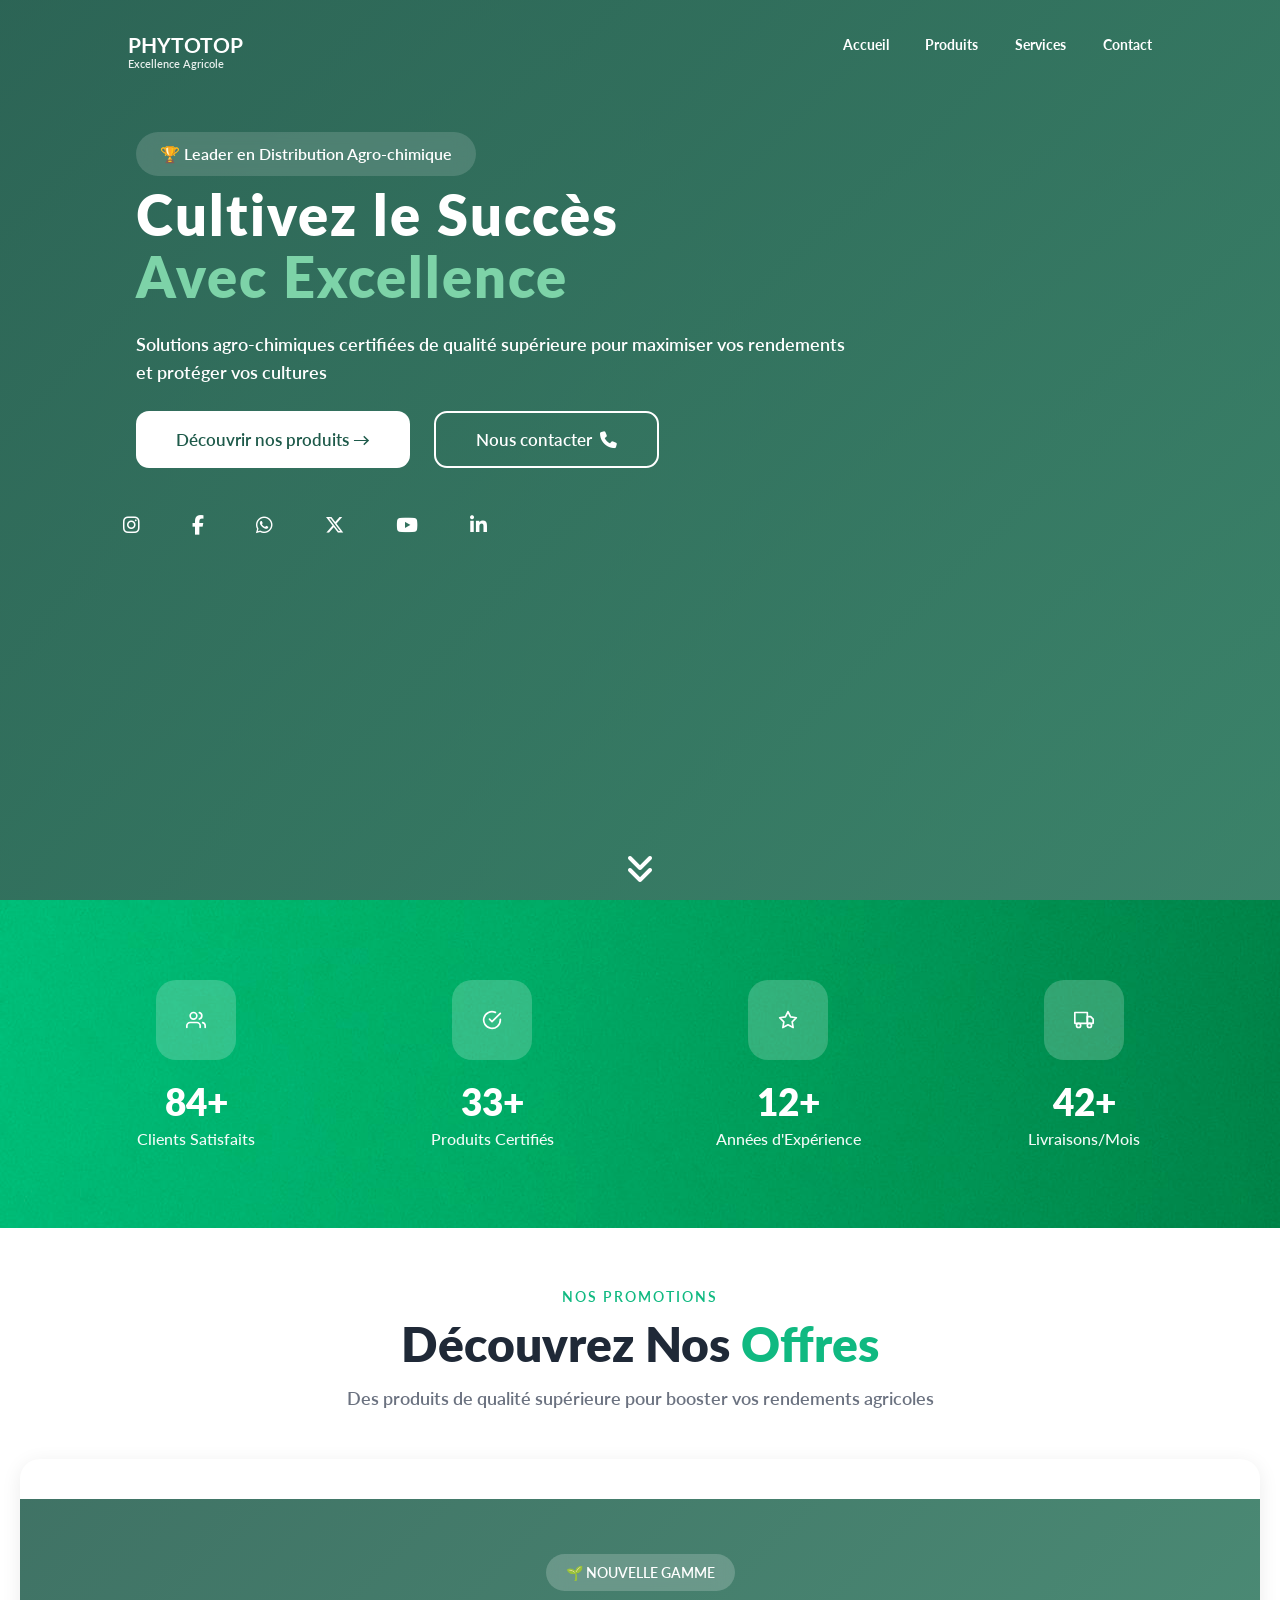
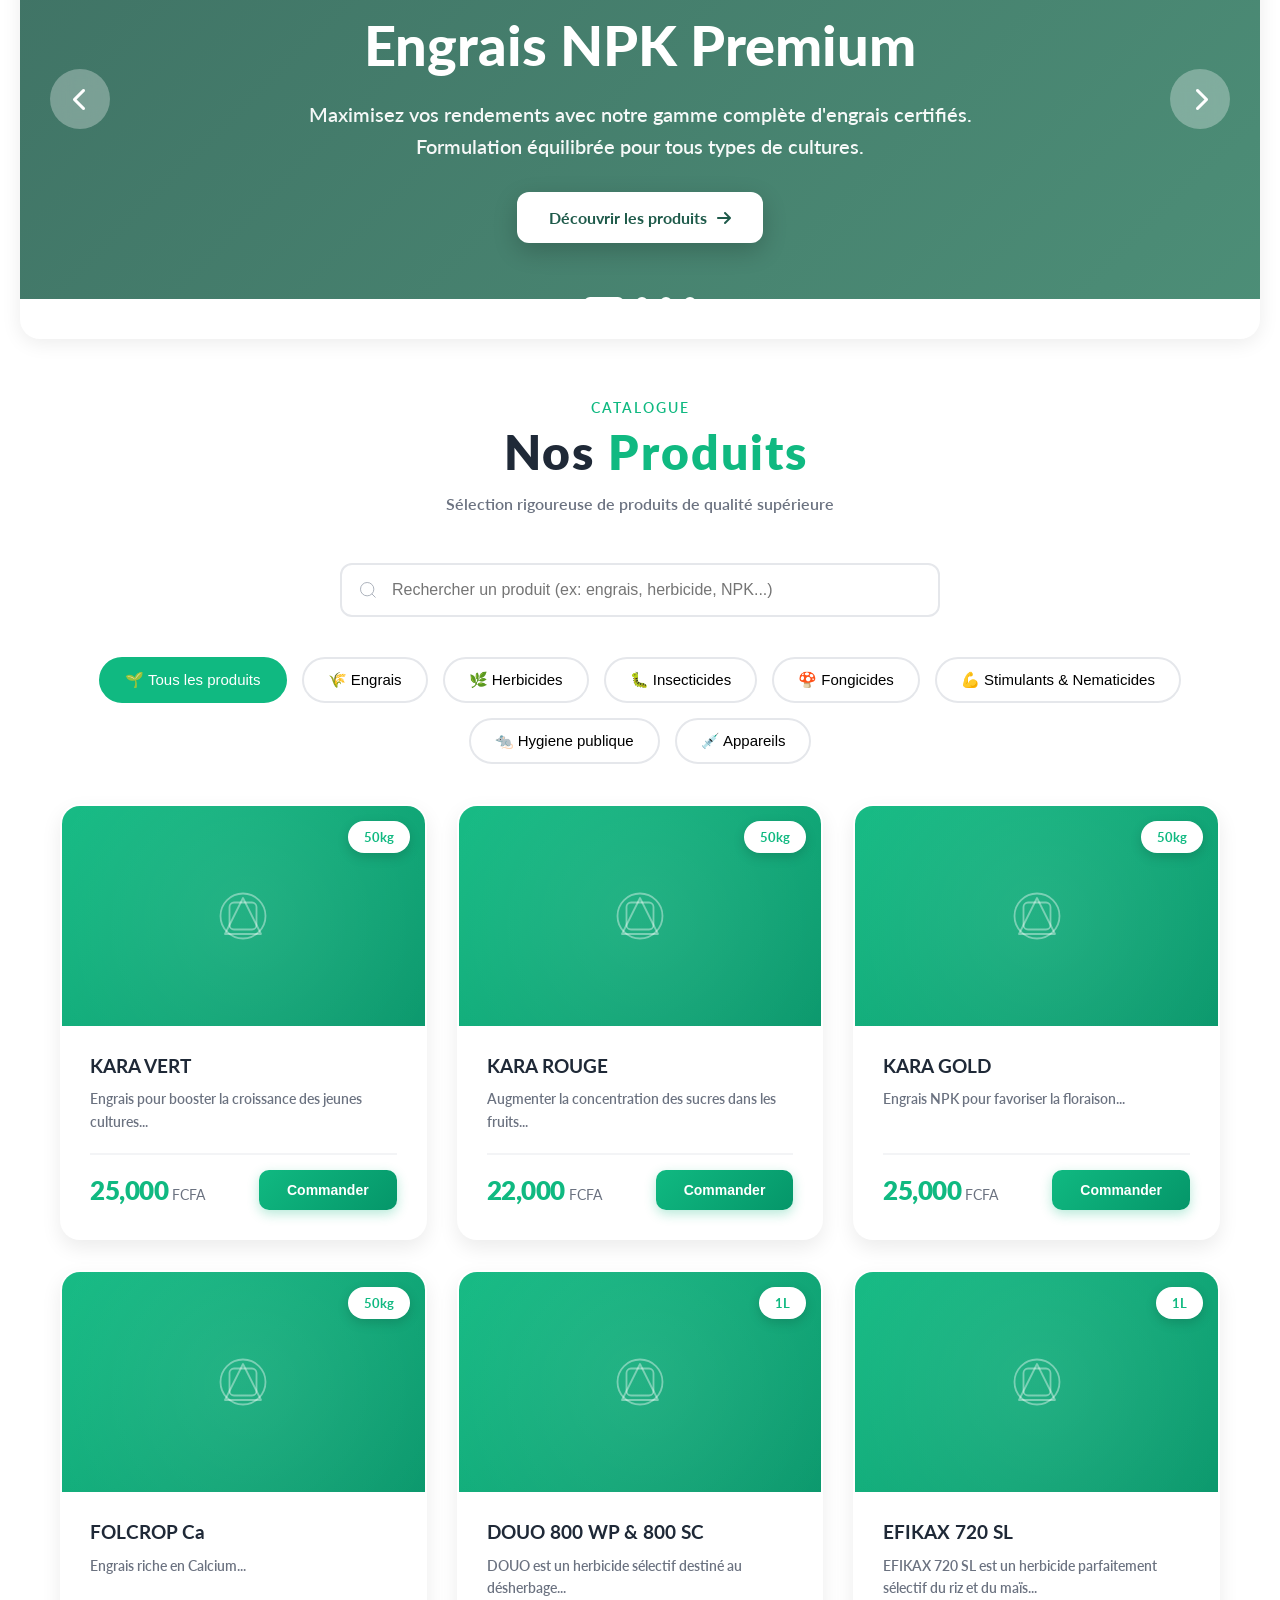
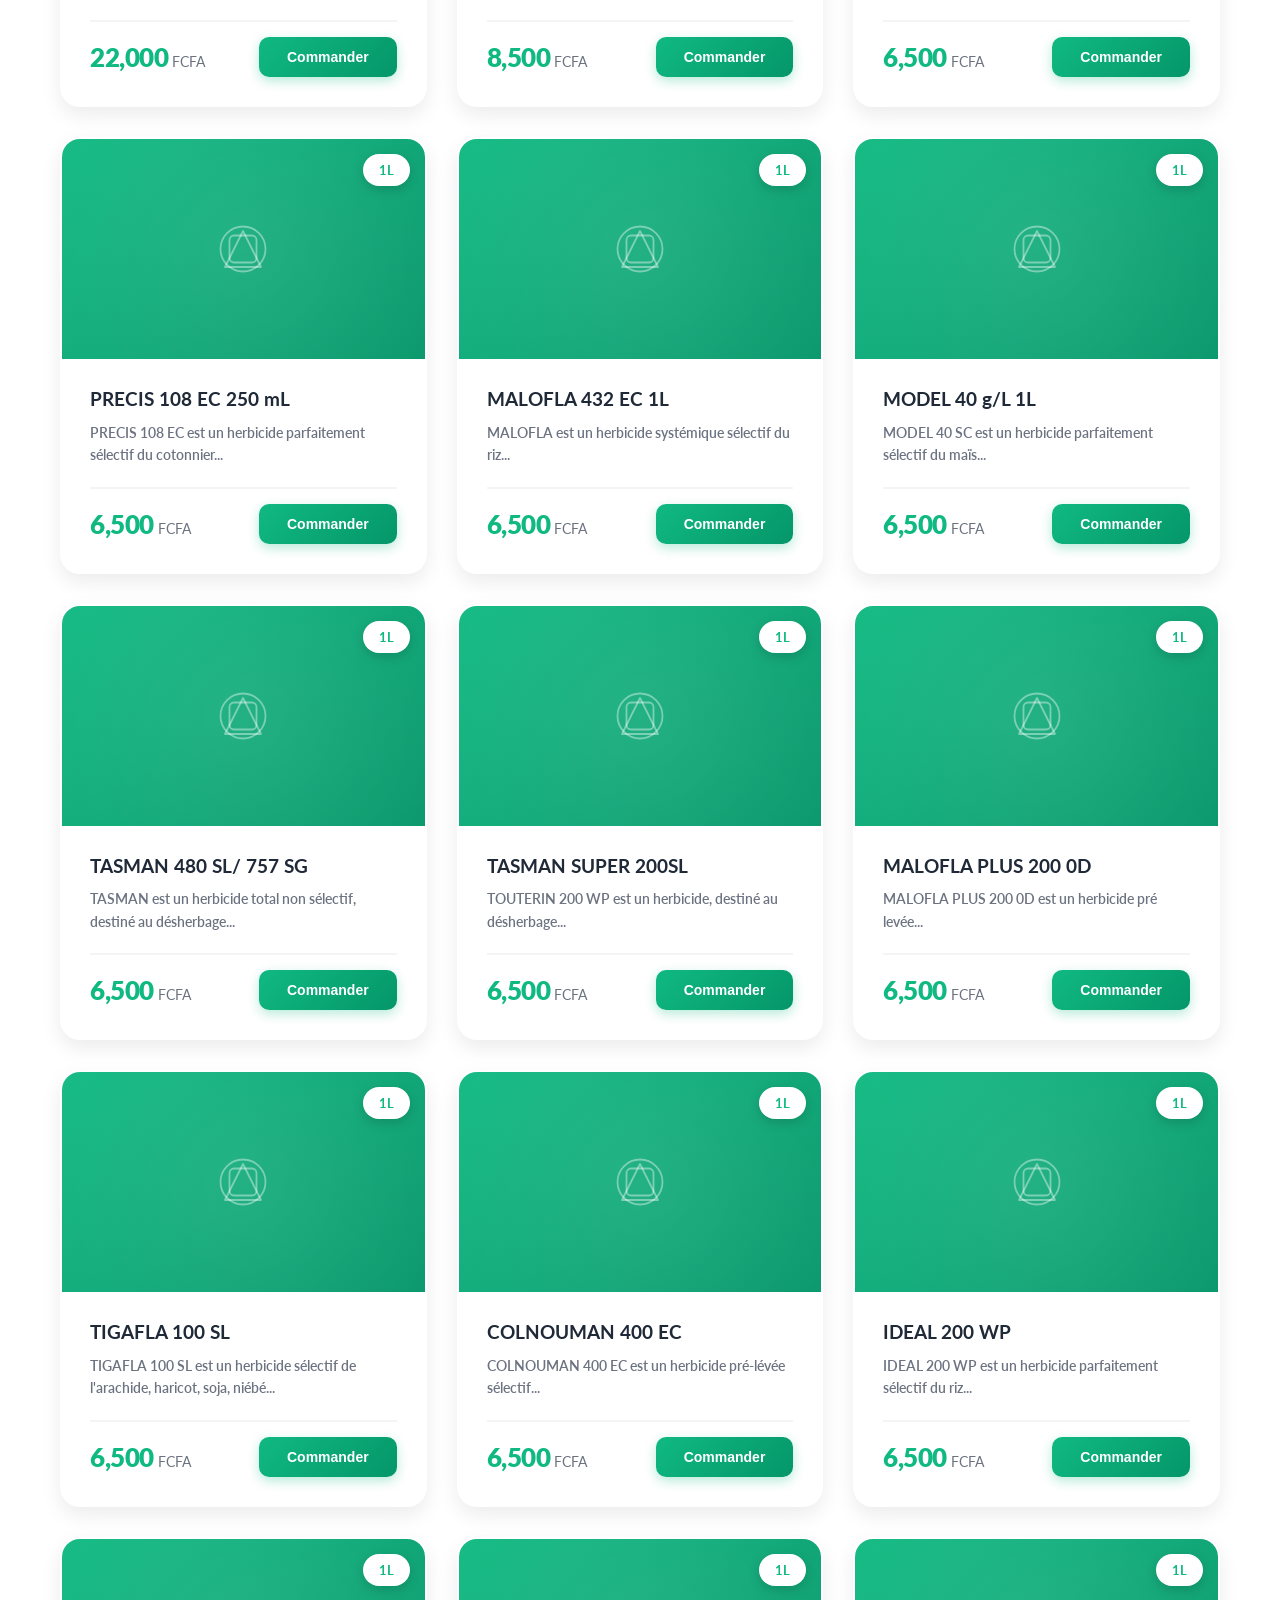
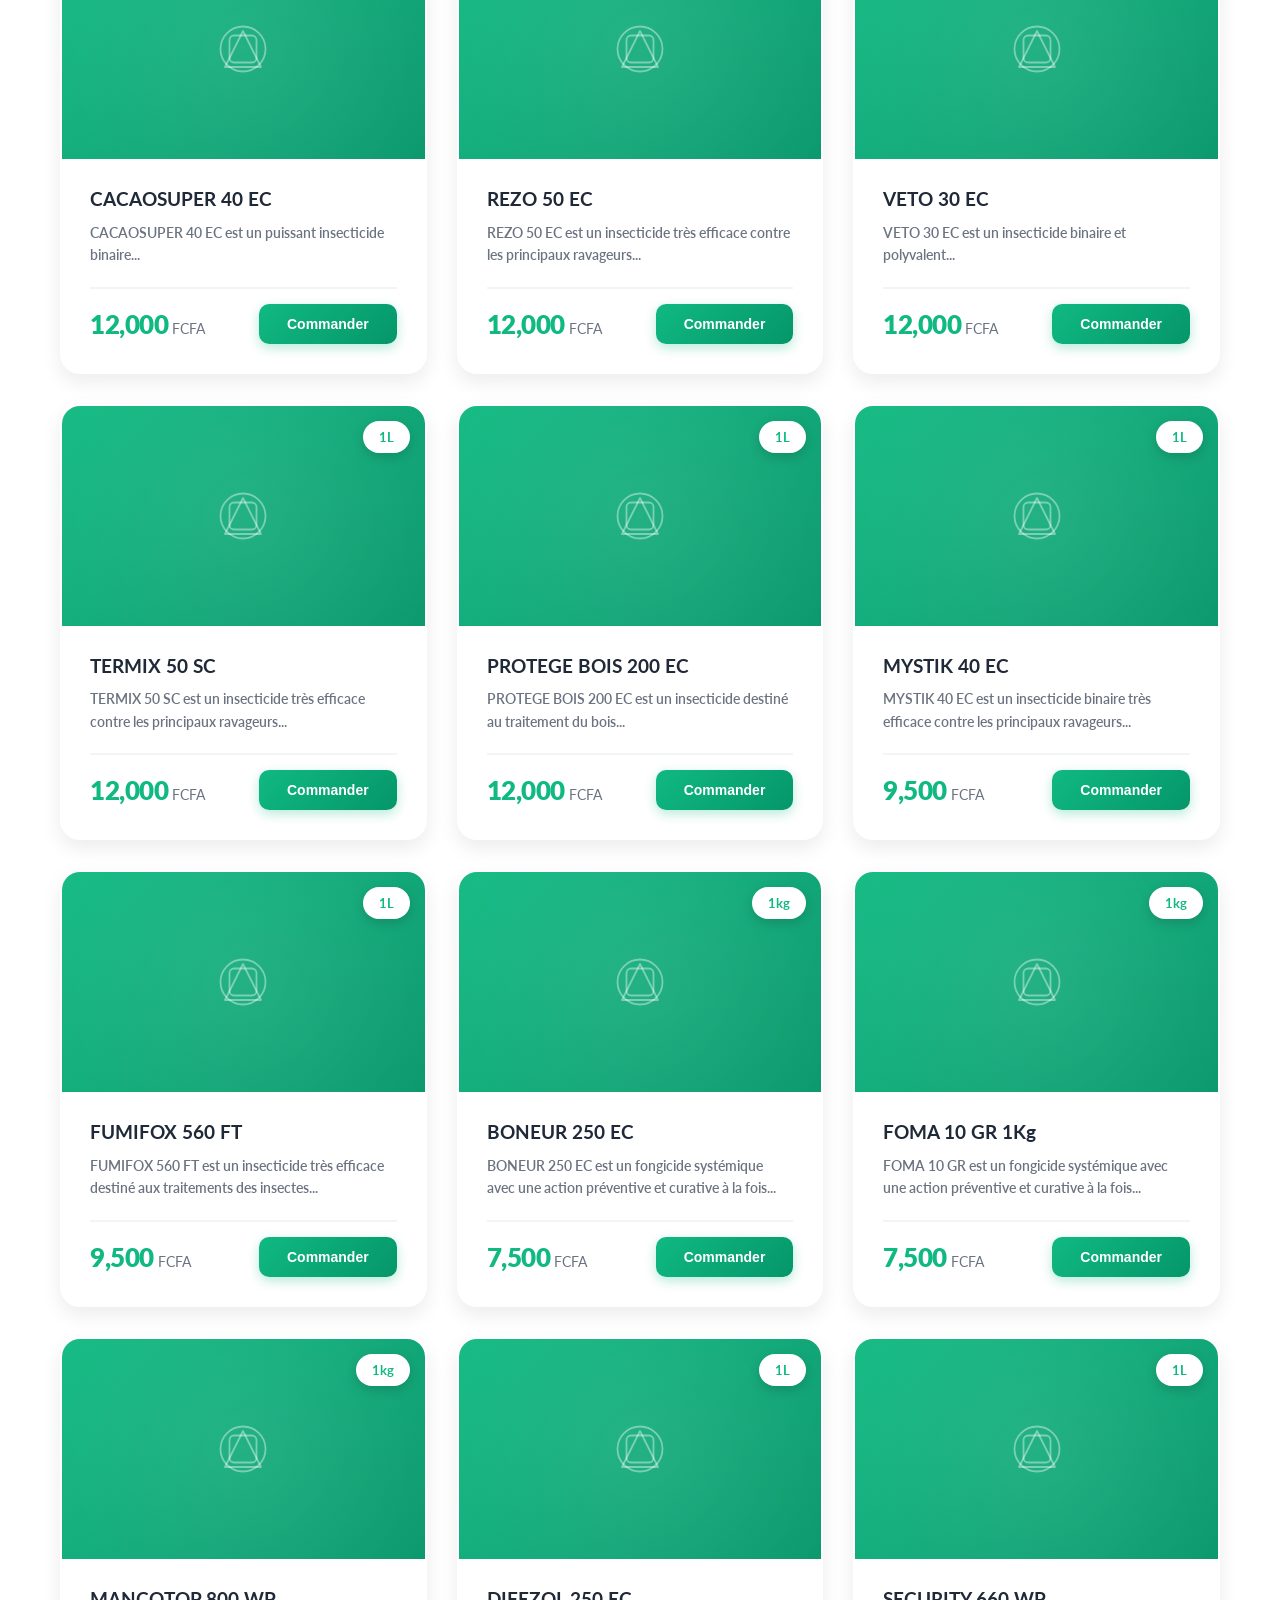
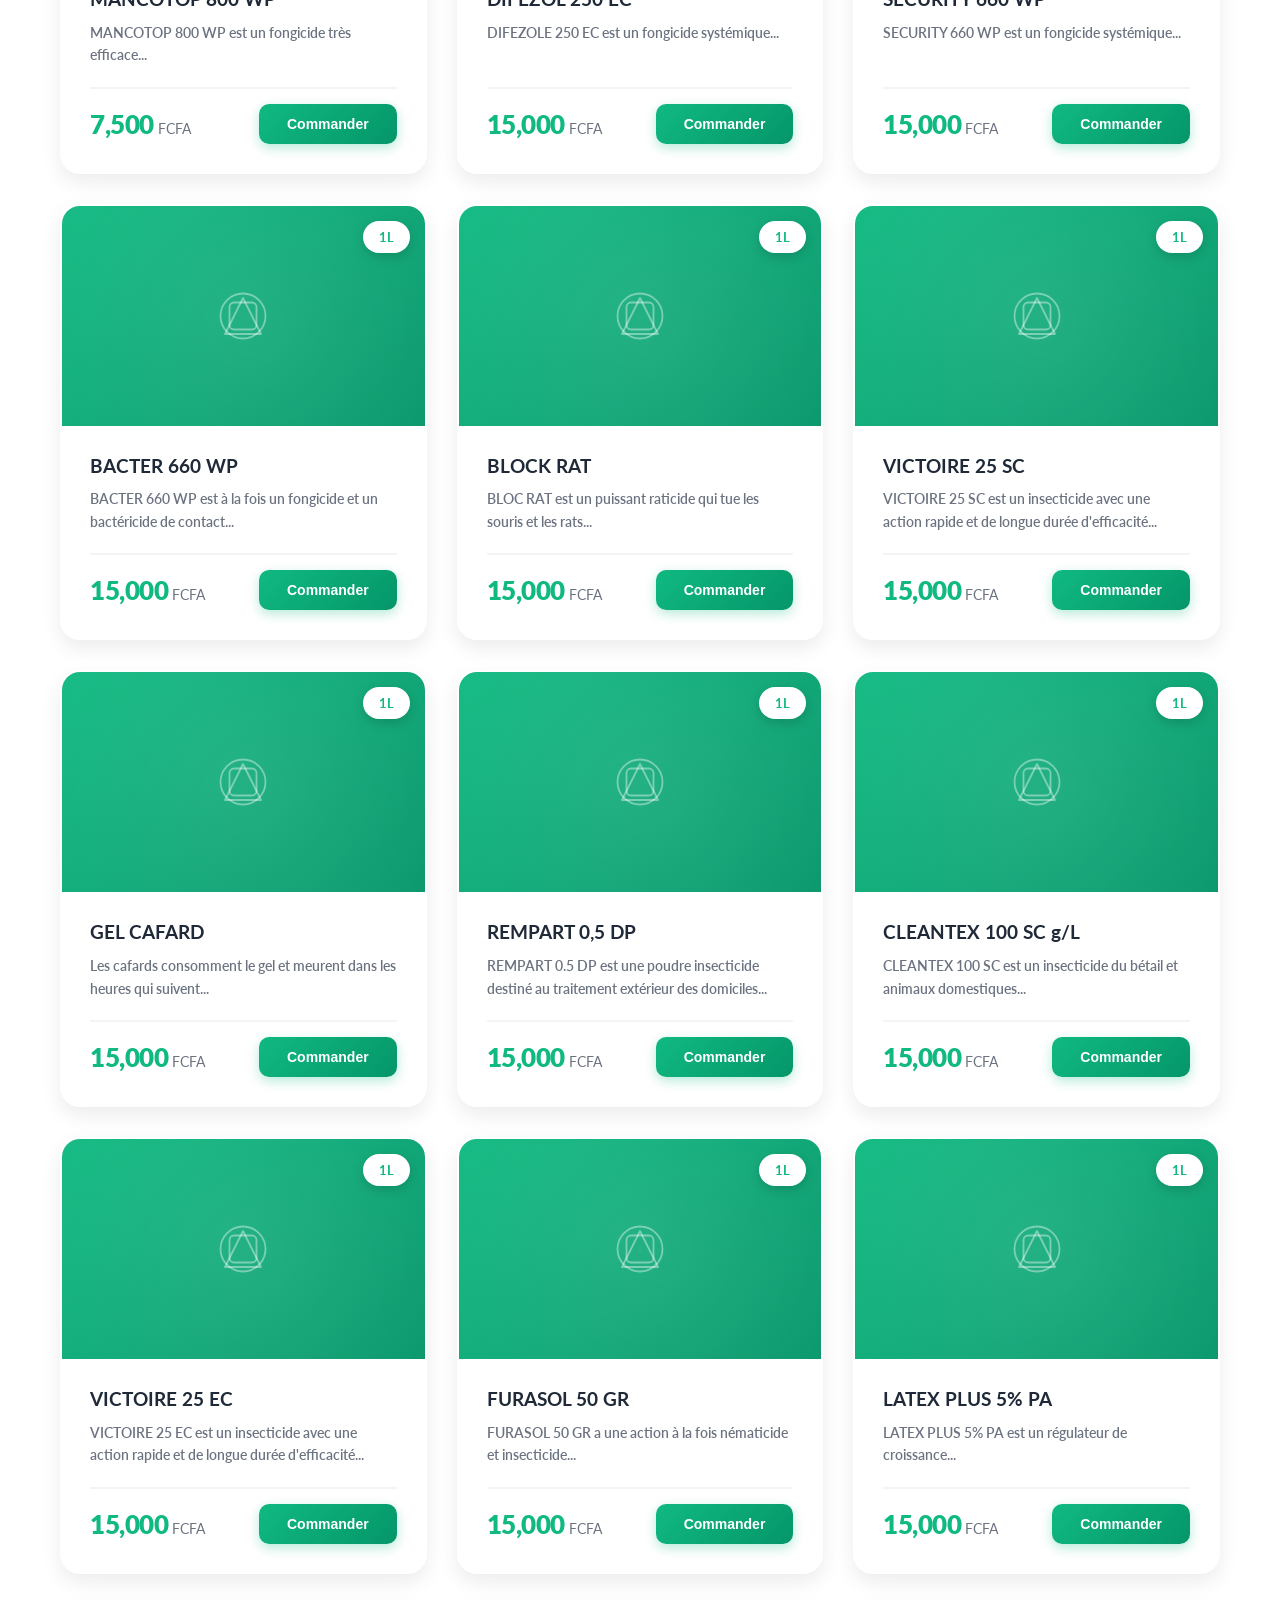
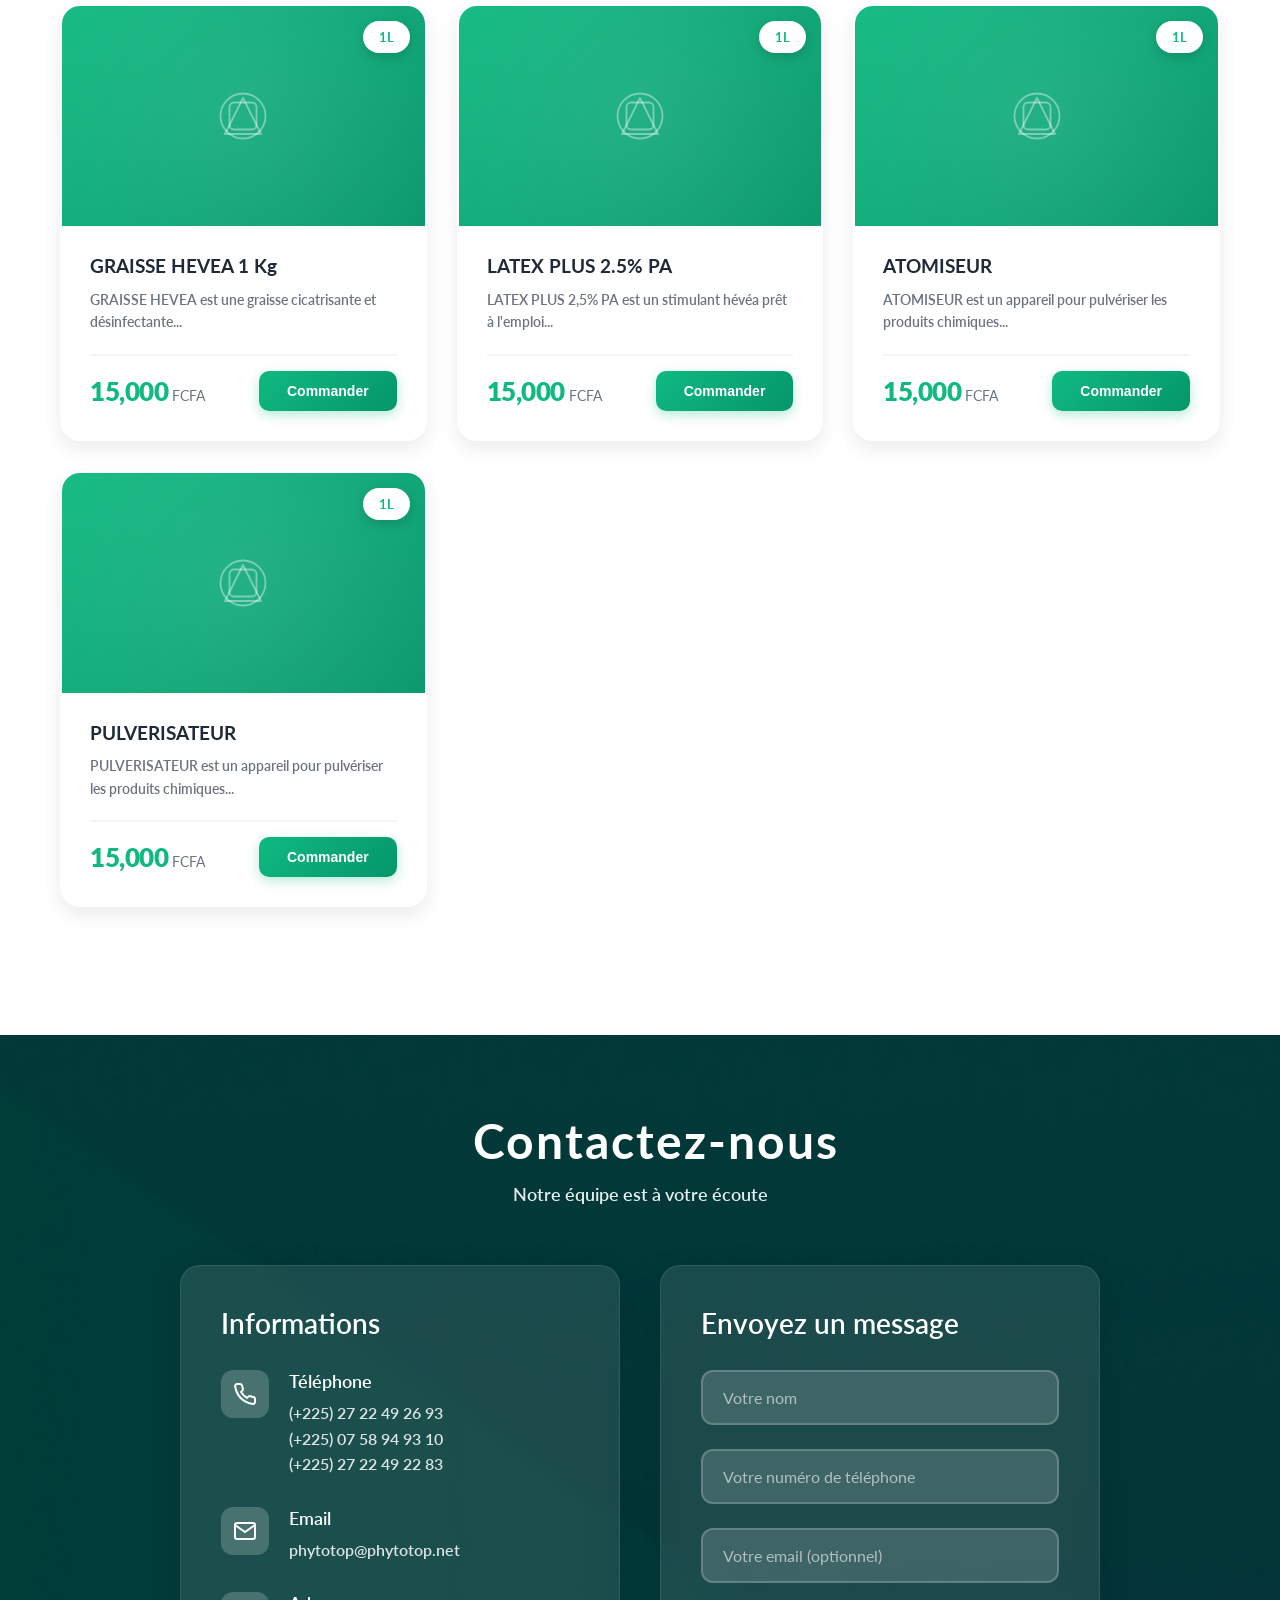
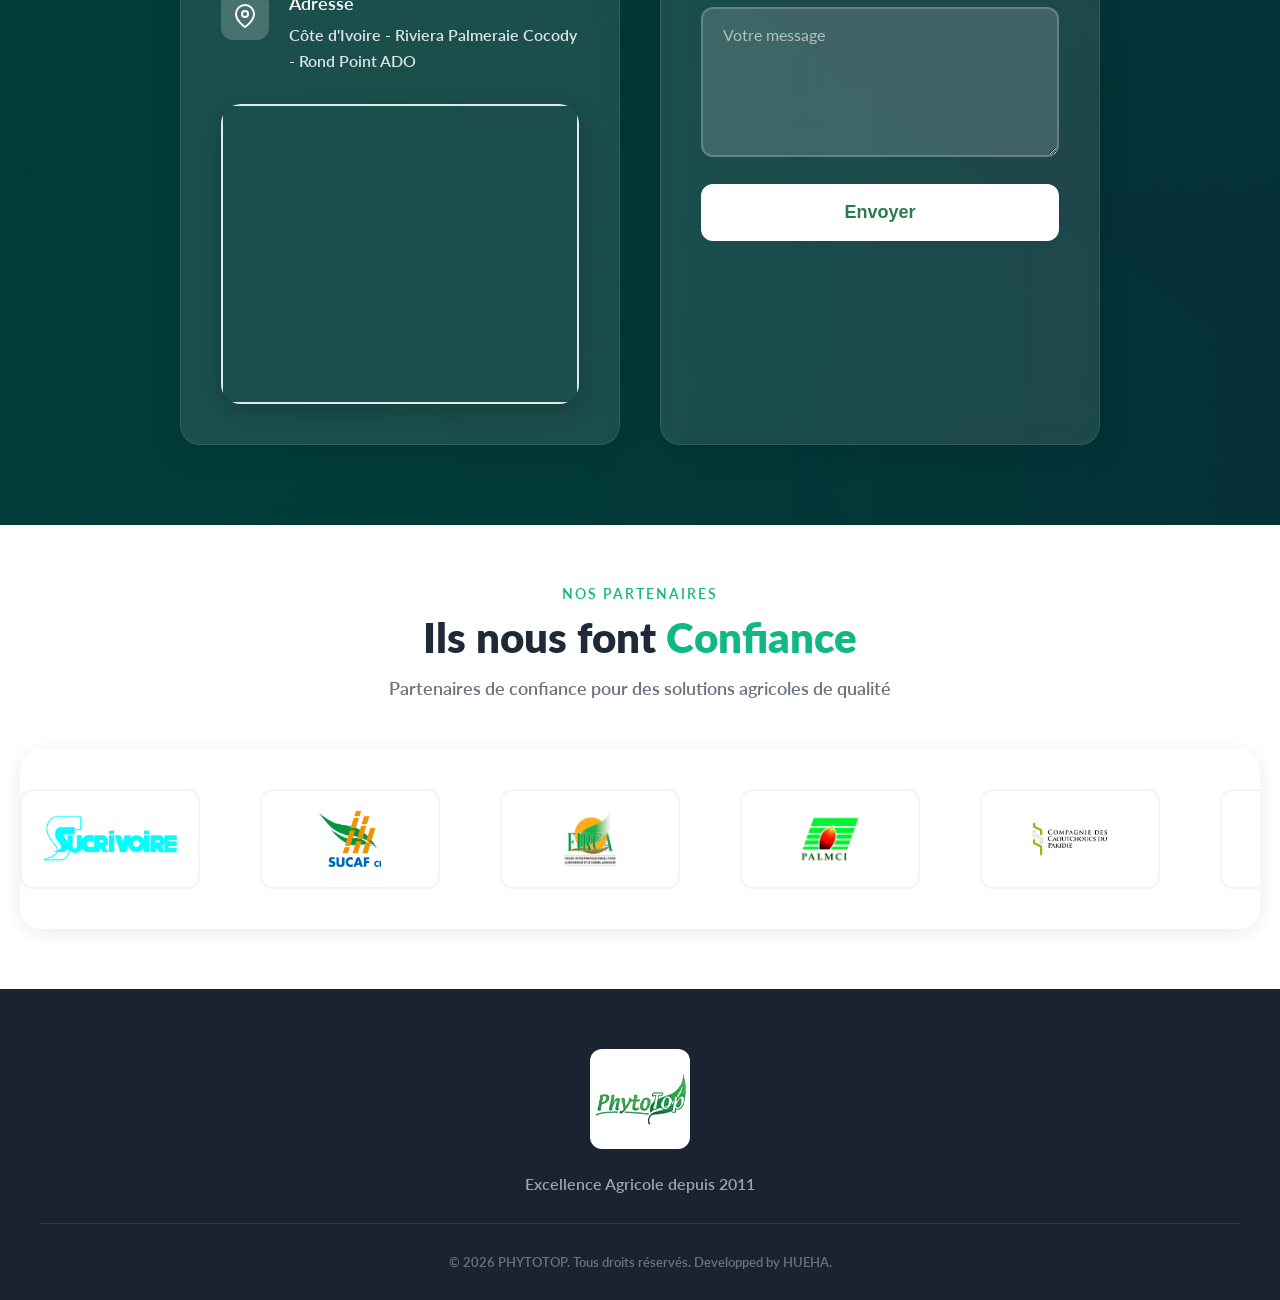
==== index.html @ a3e5e8dc "fait" ====
<!DOCTYPE html>
<html lang="fr">
<head>
    <meta charset="UTF-8">
    <meta name="viewport" content="width=device-width, initial-scale=1.0">
    <title>PHTOTOP - Excellence Agricole</title>
    <link rel="stylesheet" href="style.css">
    <link rel="shortcut icon" href="img/Logofav.png" type="image/x-icon">
    <link rel="stylesheet" href="https://cdnjs.cloudflare.com/ajax/libs/font-awesome/6.5.1/css/all.min.css">
</head>
<body>
    <div class="hero" id="accueil">

        <div class="video-background">
        <video autoplay muted loop playsinline poster="https://cdn.pixabay.com/photo/git commit -m ">
            <source src="video/background_lobdc7.mp4" type="video/mp4">
        </video>
        <div class="video-overlay"></div>
    </div>

        <nav>
            <div class="logo-container">
                
                <div class="brand">
                    <div class="brand-name">PHYTOTOP</div>
                    <div class="brand-tagline">Excellence Agricole</div>
                </div>
            </div>
            
            <button class="hamburger" id="hamburger" aria-label="Menu">
                <span></span>
                <span></span>
                <span></span>
            </button>

            <ul class="nav-links" id="navLinks">
                <li><a href="#accueil">Accueil</a></li>
                <li><a href="#produits">Produits</a></li>
                <li><a href="#services">Services</a></li>
                <li><a href="#contact">Contact</a></li>
            </ul>
        </nav>

        <div class="hero-content">
            <div class="badge">
                🏆 Leader en Distribution Agro-chimique
            </div>

            <h1>
                Cultivez le Succès<br>
                <span class="highlight">Avec Excellence</span>
            </h1>

            <p class="subtitle">
                Solutions agro-chimiques certifiées de qualité supérieure pour maximiser vos rendements <br> et protéger vos cultures
            </p>

            <div class="cta-buttons">
                <a href="#produits" class="btn btn-primary">
                    Découvrir nos produits →
                </a>
                <a href="#contact" class="btn btn-secondary">
                    Nous contacter <i class="fa-solid fa-phone"></i>
                </a>
            </div>
 
        </div>

        <div class="reso-icon">
            <a href="https://www.instagram.com/Phytotop/?fbclid=IwAR2Imf6x9Ihxkw7Psr3HnwNxqM4I-fXYCiPt5uWM1LKjxr7eu5iU16RdbT4"><i class="fa-brands fa-instagram"></i></a>
            <a href="https://www.facebook.com/phytotop.sarl"><i class="fa-brands fa-facebook-f"></i></a>
            <a href="https://wa.me/+2250758949310"><i class="fa-brands fa-whatsapp"></i></a>
            <a href="https://x.com/LeTopduPhyto"><i class="fa-brands fa-x-twitter"></i></a>
            <a href="https://www.youtube.com/@phytotop578"><i class="fa-brands fa-youtube"></i></a>
            <a href="https://www.linkedin.com/company/phytotop/?originalSubdomain=ci"><i class="fa-brands fa-linkedin-in"></i></a>
        </div>

        <div class="scroll-indicator">
            <i class="fa-solid fa-angles-down"></i>
        </div>

    </div>
    <section class="stats-section">
            <div class="stats-container">
                <div class="stat-card">
                    <div class="icon-container">
                        <svg class="icon" viewBox="0 0 24 24">
                            <path d="M17 21v-2a4 4 0 0 0-4-4H5a4 4 0 0 0-4 4v2"></path>
                            <circle cx="9" cy="7" r="4"></circle>
                            <path d="M23 21v-2a4 4 0 0 0-3-3.87"></path>
                            <path d="M16 3.13a4 4 0 0 1 0 7.75"></path>
                        </svg>
                    </div>
                    <div class="stat-number" data-target="100">0</div>
                    <div class="stat-label">Clients Satisfaits</div>
                </div>

                <div class="stat-card">
                    <div class="icon-container">
                        <svg class="icon" viewBox="0 0 24 24">
                            <path d="M22 11.08V12a10 10 0 1 1-5.93-9.14"></path>
                            <polyline points="22 4 12 14.01 9 11.01"></polyline>
                        </svg>
                    </div>
                    <div class="stat-number" data-target="40">0</div>
                    <div class="stat-label">Produits Certifiés</div>
                </div>

                <div class="stat-card">
                    <div class="icon-container">
                        <svg class="icon" viewBox="0 0 24 24">
                            <polygon points="12 2 15.09 8.26 22 9.27 17 14.14 18.18 21.02 12 17.77 5.82 21.02 7 14.14 2 9.27 8.91 8.26 12 2"></polygon>
                        </svg>
                    </div>
                    <div class="stat-number" data-target="15">0</div>
                    <div class="stat-label">Années d'Expérience</div>
                </div>

                <div class="stat-card">
                    <div class="icon-container">
                        <svg class="icon" viewBox="0 0 24 24">
                            <rect x="1" y="3" width="15" height="13"></rect>
                            <polygon points="16 8 20 8 23 11 23 16 16 16 16 8"></polygon>
                            <circle cx="5.5" cy="18.5" r="2.5"></circle>
                            <circle cx="18.5" cy="18.5" r="2.5"></circle>
                        </svg>
                    </div>
                    <div class="stat-number" data-target="50">0</div>
                    <div class="stat-label">Livraisons/Mois</div>
                </div>
            </div>
        </section>

        <section class="carousel-section">
        <div class="carousel-header">
            <div class="carousel-tag">NOS PROMOTIONS</div>
            <h2 class="carousel-title">Découvrez Nos <span class="highlight">Offres</span></h2>
            <p class="carousel-subtitle">Des produits de qualité supérieure pour booster vos rendements agricoles</p>
        </div>

        <div class="carousel-container">
            <div class="carousel-wrapper" id="carouselWrapper">
                <!-- Slide 1 -->
                <div class="carousel-slide" style="background-image: url('https://images.unsplash.com/photo-1625246333195-78d9c38ad449?w=1600');">
                    <div class="carousel-overlay"></div>
                    <div class="carousel-content">
                        <div class="slide-badge">
                            🌱 NOUVELLE GAMME
                        </div>
                        <h3 class="slide-title">Engrais NPK Premium</h3>
                        <p class="slide-description">
                            Maximisez vos rendements avec notre gamme complète d'engrais certifiés. Formulation équilibrée pour tous types de cultures.
                        </p>
                        <a href="#produits" class="slide-btn">
                            Découvrir les produits
                            <i class="fas fa-arrow-right"></i>
                        </a>
                    </div>
                </div>

                <!-- Slide 2 -->
                <div class="carousel-slide" style="background-image: url('https://images.unsplash.com/photo-1574943320219-553eb213f72d?w=1600');">
                    <div class="carousel-overlay"></div>
                    <div class="carousel-content">
                        <div class="slide-badge">
                            🛡️ PROTECTION OPTIMALE
                        </div>
                        <h3 class="slide-title">Insecticides Efficaces</h3>
                        <p class="slide-description">
                            Protégez vos cultures contre tous les ravageurs. Action rapide et longue durée pour une protection maximale.
                        </p>
                        <a href="#produits" class="slide-btn">
                            Voir la gamme
                            <i class="fas fa-arrow-right"></i>
                        </a>
                    </div>
                </div>

                <!-- Slide 3 -->
                <div class="carousel-slide" style="background-image: url('https://images.unsplash.com/photo-1592982537447-7440770cbfc9?w=1600');">
                    <div class="carousel-overlay"></div>
                    <div class="carousel-content">
                        <div class="slide-badge">
                            🚚 LIVRAISON RAPIDE
                        </div>
                        <h3 class="slide-title">Service Premium</h3>
                        <p class="slide-description">
                            Bénéficiez de notre service de livraison express et de l'accompagnement de nos experts agronomes partout en Côte d'Ivoire.
                        </p>
                        <a href="#contact" class="slide-btn">
                            Nous contacter
                            <i class="fas fa-phone"></i>
                        </a>
                    </div>
                </div>

                <!-- Slide 4 -->
                <div class="carousel-slide" style="background-image: url('https://images.unsplash.com/photo-1560493676-04071c5f467b?w=1600');">
                    <div class="carousel-overlay"></div>
                    <div class="carousel-content">
                        <div class="slide-badge">
                            ✅ QUALITÉ GARANTIE
                        </div>
                        <h3 class="slide-title">Produits Certifiés</h3>
                        <p class="slide-description">
                            Tous nos produits sont certifiés et homologués. 15 ans d'expérience au service de l'excellence agricole.
                        </p>
                        <a href="#services" class="slide-btn">
                            Explorez nos produits
                            <i class="fas fa-arrow-right"></i>
                        </a>
                    </div>
                </div>
            </div>

            <!-- Navigation Arrows -->
            <button class="carousel-nav carousel-prev" id="prevBtn">
                <i class="fas fa-chevron-left"></i>
            </button>
            <button class="carousel-nav carousel-next" id="nextBtn">
                <i class="fas fa-chevron-right"></i>
            </button>

            <!-- Indicators -->
            <div class="carousel-indicators" id="indicators"></div>
        </div>
    </section>

    <div class="container" id="produits">
    <div class="header">
        <div class="header-label">CATALOGUE</div>
        <h1>Nos <span class="highlight">Produits</span></h1>
        <p class="header-subtitle">Sélection rigoureuse de produits de qualité supérieure</p>
    </div>

    <div class="search-container">
        <svg class="search-icon" width="20" height="20" viewBox="0 0 24 24" fill="none" stroke="currentColor">
            <circle cx="11" cy="11" r="8"></circle>
            <path d="m21 21-4.35-4.35"></path>
        </svg>
        <input type="text" class="search-box" id="searchInput" placeholder="Rechercher un produit (ex: engrais, herbicide, NPK...)">
        <svg class="clear-icon" id="clearSearch" width="20" height="20" viewBox="0 0 24 24" fill="none" stroke="currentColor">
            <line x1="18" y1="6" x2="6" y2="18"></line>
            <line x1="6" y1="6" x2="18" y2="18"></line>
        </svg>

        <div class="suggestions-dropdown" id="suggestionsDropdown"></div>
    </div>

    <div class="filters">
        <button class="filter-btn active" data-filter="all">
            🌱 Tous les produits
        </button>
        <button class="filter-btn" data-filter="engrais">
            🌾 Engrais
        </button>
        <button class="filter-btn" data-filter="herbicide">
            🌿 Herbicides
        </button>
        <button class="filter-btn" data-filter="insecticide">
            🐛 Insecticides
        </button>
        <button class="filter-btn" data-filter="fongicide">
            🍄 Fongicides
        </button>
        <button class="filter-btn" data-filter="stimulants-nematicides">
            💪 Stimulants & Nematicides
        </button>
        <button class="filter-btn" data-filter="hygiene-publique">
            🐀 Hygiene publique
        </button>
        <button class="filter-btn" data-filter="appareil">
            💉 Appareils
        </button>
    </div>

    <div class="products-grid" id="productsGrid">
        
        <!-- ENGRAIS -->
        <div class="product-card" data-category="engrais" data-name="KARA VERT">
            <div class="product-image">
                <svg viewBox="0 0 100 100">
                    <path d="M30 70 L50 30 L70 70 Z" stroke-linecap="round" stroke-linejoin="round"/>
                    <circle cx="50" cy="50" r="25"/>
                    <rect x="35" y="35" width="30" height="30" rx="5"/>
                </svg>
                <div class="product-badge">50kg</div>
            </div>
            <div class="product-info">
                <h3 class="product-title">KARA VERT</h3>
                <p class="product-description">Engrais pour booster la croissance des jeunes cultures...</p>
                <div class="product-footer">
                    <div>
                        <span class="product-price">25,000</span>
                        <span class="product-currency">FCFA</span>
                    </div>
                    <button class="product-btn">Commander</button>
                </div>
            </div>
        </div>

        <div class="product-card" data-category="engrais" data-name="KARA ROUGE">
            <div class="product-image">
                <svg viewBox="0 0 100 100">
                    <path d="M30 70 L50 30 L70 70 Z" stroke-linecap="round" stroke-linejoin="round"/>
                    <circle cx="50" cy="50" r="25"/>
                    <rect x="35" y="35" width="30" height="30" rx="5"/>
                </svg>
                <div class="product-badge">50kg</div>
            </div>
            <div class="product-info">
                <h3 class="product-title">KARA ROUGE</h3>
                <p class="product-description">Augmenter la concentration des sucres dans les fruits...</p>
                <div class="product-footer">
                    <div>
                        <span class="product-price">22,000</span>
                        <span class="product-currency">FCFA</span>
                    </div>
                    <button class="product-btn">Commander</button>
                </div>
            </div>
        </div>

        <div class="product-card" data-category="engrais" data-name="KARA GOLD">
            <div class="product-image">
                <svg viewBox="0 0 100 100">
                    <path d="M30 70 L50 30 L70 70 Z" stroke-linecap="round" stroke-linejoin="round"/>
                    <circle cx="50" cy="50" r="25"/>
                    <rect x="35" y="35" width="30" height="30" rx="5"/>
                </svg>
                <div class="product-badge">50kg</div>
            </div>
            <div class="product-info">
                <h3 class="product-title">KARA GOLD</h3>
                <p class="product-description">Engrais NPK pour favoriser la floraison...</p>
                <div class="product-footer">
                    <div>
                        <span class="product-price">25,000</span>
                        <span class="product-currency">FCFA</span>
                    </div>
                    <button class="product-btn">Commander</button>
                </div>
            </div>
        </div>

        <div class="product-card" data-category="engrais" data-name="FOLCROP Ca">
            <div class="product-image">
                <svg viewBox="0 0 100 100">
                    <path d="M30 70 L50 30 L70 70 Z" stroke-linecap="round" stroke-linejoin="round"/>
                    <circle cx="50" cy="50" r="25"/>
                    <rect x="35" y="35" width="30" height="30" rx="5"/>
                </svg>
                <div class="product-badge">50kg</div>
            </div>
            <div class="product-info">
                <h3 class="product-title">FOLCROP Ca</h3>
                <p class="product-description">Engrais riche en Calcium...</p>
                <div class="product-footer">
                    <div>
                        <span class="product-price">22,000</span>
                        <span class="product-currency">FCFA</span>
                    </div>
                    <button class="product-btn">Commander</button>
                </div>
            </div>
        </div>

        <!-- HERBICIDES -->
        <div class="product-card" data-category="herbicide" data-name="DOUO 800 WP & 800 SC">
            <div class="product-image">
                <svg viewBox="0 0 100 100">
                    <path d="M30 70 L50 30 L70 70 Z" stroke-linecap="round" stroke-linejoin="round"/>
                    <circle cx="50" cy="50" r="25"/>
                    <rect x="35" y="35" width="30" height="30" rx="5"/>
                </svg>
                <div class="product-badge">1L</div>
            </div>
            <div class="product-info">
                <h3 class="product-title">DOUO 800 WP & 800 SC</h3>
                <p class="product-description">DOUO est un herbicide sélectif destiné au désherbage...</p>
                <div class="product-footer">
                    <div>
                        <span class="product-price">8,500</span>
                        <span class="product-currency">FCFA</span>
                    </div>
                    <button class="product-btn">Commander</button>
                </div>
            </div>
        </div>

        <div class="product-card" data-category="herbicide" data-name="EFIKAX 720 SL">
            <div class="product-image">
                <svg viewBox="0 0 100 100">
                    <path d="M30 70 L50 30 L70 70 Z" stroke-linecap="round" stroke-linejoin="round"/>
                    <circle cx="50" cy="50" r="25"/>
                    <rect x="35" y="35" width="30" height="30" rx="5"/>
                </svg>
                <div class="product-badge">1L</div>
            </div>
            <div class="product-info">
                <h3 class="product-title">EFIKAX 720 SL</h3>
                <p class="product-description">EFIKAX 720 SL est un herbicide parfaitement sélectif du riz et du maïs...</p>
                <div class="product-footer">
                    <div>
                        <span class="product-price">6,500</span>
                        <span class="product-currency">FCFA</span>
                    </div>
                    <button class="product-btn">Commander</button>
                </div>
            </div>
        </div>

        <div class="product-card" data-category="herbicide" data-name="PRECIS 108 EC 250 mL">
            <div class="product-image">
                <svg viewBox="0 0 100 100">
                    <path d="M30 70 L50 30 L70 70 Z" stroke-linecap="round" stroke-linejoin="round"/>
                    <circle cx="50" cy="50" r="25"/>
                    <rect x="35" y="35" width="30" height="30" rx="5"/>
                </svg>
                <div class="product-badge">1L</div>
            </div>
            <div class="product-info">
                <h3 class="product-title">PRECIS 108 EC 250 mL</h3>
                <p class="product-description">PRECIS 108 EC est un herbicide parfaitement sélectif du cotonnier...</p>
                <div class="product-footer">
                    <div>
                        <span class="product-price">6,500</span>
                        <span class="product-currency">FCFA</span>
                    </div>
                    <button class="product-btn">Commander</button>
                </div>
            </div>
        </div>

        <div class="product-card" data-category="herbicide" data-name="MALOFLA 432 EC 1L">
            <div class="product-image">
                <svg viewBox="0 0 100 100">
                    <path d="M30 70 L50 30 L70 70 Z" stroke-linecap="round" stroke-linejoin="round"/>
                    <circle cx="50" cy="50" r="25"/>
                    <rect x="35" y="35" width="30" height="30" rx="5"/>
                </svg>
                <div class="product-badge">1L</div>
            </div>
            <div class="product-info">
                <h3 class="product-title">MALOFLA 432 EC 1L</h3>
                <p class="product-description">MALOFLA est un herbicide systémique sélectif du riz...</p>
                <div class="product-footer">
                    <div>
                        <span class="product-price">6,500</span>
                        <span class="product-currency">FCFA</span>
                    </div>
                    <button class="product-btn">Commander</button>
                </div>
            </div>
        </div>

        <div class="product-card" data-category="herbicide" data-name="MODEL 40 g/L 1L">
            <div class="product-image">
                <svg viewBox="0 0 100 100">
                    <path d="M30 70 L50 30 L70 70 Z" stroke-linecap="round" stroke-linejoin="round"/>
                    <circle cx="50" cy="50" r="25"/>
                    <rect x="35" y="35" width="30" height="30" rx="5"/>
                </svg>
                <div class="product-badge">1L</div>
            </div>
            <div class="product-info">
                <h3 class="product-title">MODEL 40 g/L 1L</h3>
                <p class="product-description">MODEL 40 SC est un herbicide parfaitement sélectif du maïs...</p>
                <div class="product-footer">
                    <div>
                        <span class="product-price">6,500</span>
                        <span class="product-currency">FCFA</span>
                    </div>
                    <button class="product-btn">Commander</button>
                </div>
            </div>
        </div>

        <div class="product-card" data-category="herbicide" data-name="TASMAN 480 SL/ 757 SG">
            <div class="product-image">
                <svg viewBox="0 0 100 100">
                    <path d="M30 70 L50 30 L70 70 Z" stroke-linecap="round" stroke-linejoin="round"/>
                    <circle cx="50" cy="50" r="25"/>
                    <rect x="35" y="35" width="30" height="30" rx="5"/>
                </svg>
                <div class="product-badge">1L</div>
            </div>
            <div class="product-info">
                <h3 class="product-title">TASMAN 480 SL/ 757 SG</h3>
                <p class="product-description">TASMAN est un herbicide total non sélectif, destiné au désherbage...</p>
                <div class="product-footer">
                    <div>
                        <span class="product-price">6,500</span>
                        <span class="product-currency">FCFA</span>
                    </div>
                    <button class="product-btn">Commander</button>
                </div>
            </div>
        </div>

        <div class="product-card" data-category="herbicide" data-name="TASMAN SUPER 200SL">
            <div class="product-image">
                <svg viewBox="0 0 100 100">
                    <path d="M30 70 L50 30 L70 70 Z" stroke-linecap="round" stroke-linejoin="round"/>
                    <circle cx="50" cy="50" r="25"/>
                    <rect x="35" y="35" width="30" height="30" rx="5"/>
                </svg>
                <div class="product-badge">1L</div>
            </div>
            <div class="product-info">
                <h3 class="product-title">TASMAN SUPER 200SL</h3>
                <p class="product-description">TOUTERIN 200 WP est un herbicide, destiné au désherbage...</p>
                <div class="product-footer">
                    <div>
                        <span class="product-price">6,500</span>
                        <span class="product-currency">FCFA</span>
                    </div>
                    <button class="product-btn">Commander</button>
                </div>
            </div>
        </div>

        <div class="product-card" data-category="herbicide" data-name="MALOFLA PLUS 200 0D">
            <div class="product-image">
                <svg viewBox="0 0 100 100">
                    <path d="M30 70 L50 30 L70 70 Z" stroke-linecap="round" stroke-linejoin="round"/>
                    <circle cx="50" cy="50" r="25"/>
                    <rect x="35" y="35" width="30" height="30" rx="5"/>
                </svg>
                <div class="product-badge">1L</div>
            </div>
            <div class="product-info">
                <h3 class="product-title">MALOFLA PLUS 200 0D</h3>
                <p class="product-description">MALOFLA PLUS 200 0D est un herbicide pré levée...</p>
                <div class="product-footer">
                    <div>
                        <span class="product-price">6,500</span>
                        <span class="product-currency">FCFA</span>
                    </div>
                    <button class="product-btn">Commander</button>
                </div>
            </div>
        </div>

        <div class="product-card" data-category="herbicide" data-name="TIGAFLA 100 SL">
            <div class="product-image">
                <svg viewBox="0 0 100 100">
                    <path d="M30 70 L50 30 L70 70 Z" stroke-linecap="round" stroke-linejoin="round"/>
                    <circle cx="50" cy="50" r="25"/>
                    <rect x="35" y="35" width="30" height="30" rx="5"/>
                </svg>
                <div class="product-badge">1L</div>
            </div>
            <div class="product-info">
                <h3 class="product-title">TIGAFLA 100 SL</h3>
                <p class="product-description">TIGAFLA 100 SL est un herbicide sélectif de l'arachide, haricot, soja, niébé...</p>
                <div class="product-footer">
                    <div>
                        <span class="product-price">6,500</span>
                        <span class="product-currency">FCFA</span>
                    </div>
                    <button class="product-btn">Commander</button>
                </div>
            </div>
        </div>

        <div class="product-card" data-category="herbicide" data-name="COLNOUMAN 400 EC">
            <div class="product-image">
                <svg viewBox="0 0 100 100">
                    <path d="M30 70 L50 30 L70 70 Z" stroke-linecap="round" stroke-linejoin="round"/>
                    <circle cx="50" cy="50" r="25"/>
                    <rect x="35" y="35" width="30" height="30" rx="5"/>
                </svg>
                <div class="product-badge">1L</div>
            </div>
            <div class="product-info">
                <h3 class="product-title">COLNOUMAN 400 EC</h3>
                <p class="product-description">COLNOUMAN 400 EC est un herbicide pré-lévée sélectif...</p>
                <div class="product-footer">
                    <div>
                        <span class="product-price">6,500</span>
                        <span class="product-currency">FCFA</span>
                    </div>
                    <button class="product-btn">Commander</button>
                </div>
            </div>
        </div>

        <div class="product-card" data-category="herbicide" data-name="IDEAL 200 WP">
            <div class="product-image">
                <svg viewBox="0 0 100 100">
                    <path d="M30 70 L50 30 L70 70 Z" stroke-linecap="round" stroke-linejoin="round"/>
                    <circle cx="50" cy="50" r="25"/>
                    <rect x="35" y="35" width="30" height="30" rx="5"/>
                </svg>
                <div class="product-badge">1L</div>
            </div>
            <div class="product-info">
                <h3 class="product-title">IDEAL 200 WP</h3>
                <p class="product-description">IDEAL 200 WP est un herbicide parfaitement sélectif du riz...</p>
                <div class="product-footer">
                    <div>
                        <span class="product-price">6,500</span>
                        <span class="product-currency">FCFA</span>
                    </div>
                    <button class="product-btn">Commander</button>
                </div>
            </div>
        </div>

        <!-- INSECTICIDES -->
        <div class="product-card" data-category="insecticide" data-name="CACAOSUPER 40 EC">
            <div class="product-image">
                <svg viewBox="0 0 100 100">
                    <path d="M30 70 L50 30 L70 70 Z" stroke-linecap="round" stroke-linejoin="round"/>
                    <circle cx="50" cy="50" r="25"/>
                    <rect x="35" y="35" width="30" height="30" rx="5"/>
                </svg>
                <div class="product-badge">1L</div>
            </div>
            <div class="product-info">
                <h3 class="product-title">CACAOSUPER 40 EC</h3>
                <p class="product-description">CACAOSUPER 40 EC est un puissant insecticide binaire...</p>
                <div class="product-footer">
                    <div>
                        <span class="product-price">12,000</span>
                        <span class="product-currency">FCFA</span>
                    </div>
                    <button class="product-btn">Commander</button>
                </div>
            </div>
        </div>

        <div class="product-card" data-category="insecticide" data-name="REZO 50 EC">
            <div class="product-image">
                <svg viewBox="0 0 100 100">
                    <path d="M30 70 L50 30 L70 70 Z" stroke-linecap="round" stroke-linejoin="round"/>
                    <circle cx="50" cy="50" r="25"/>
                    <rect x="35" y="35" width="30" height="30" rx="5"/>
                </svg>
                <div class="product-badge">1L</div>
            </div>
            <div class="product-info">
                <h3 class="product-title">REZO 50 EC</h3>
                <p class="product-description">REZO 50 EC est un insecticide très efficace contre les principaux ravageurs...</p>
                <div class="product-footer">
                    <div>
                        <span class="product-price">12,000</span>
                        <span class="product-currency">FCFA</span>
                    </div>
                    <button class="product-btn">Commander</button>
                </div>
            </div>
        </div>

        <div class="product-card" data-category="insecticide" data-name="VETO 30 EC">
            <div class="product-image">
                <svg viewBox="0 0 100 100">
                    <path d="M30 70 L50 30 L70 70 Z" stroke-linecap="round" stroke-linejoin="round"/>
                    <circle cx="50" cy="50" r="25"/>
                    <rect x="35" y="35" width="30" height="30" rx="5"/>
                </svg>
                <div class="product-badge">1L</div>
            </div>
            <div class="product-info">
                <h3 class="product-title">VETO 30 EC</h3>
                <p class="product-description">VETO 30 EC est un insecticide binaire et polyvalent...</p>
                <div class="product-footer">
                    <div>
                        <span class="product-price">12,000</span>
                        <span class="product-currency">FCFA</span>
                    </div>
                    <button class="product-btn">Commander</button>
                </div>
            </div>
        </div>

        <div class="product-card" data-category="insecticide" data-name="TERMIX 50 SC">
            <div class="product-image">
                <svg viewBox="0 0 100 100">
                    <path d="M30 70 L50 30 L70 70 Z" stroke-linecap="round" stroke-linejoin="round"/>
                    <circle cx="50" cy="50" r="25"/>
                    <rect x="35" y="35" width="30" height="30" rx="5"/>
                </svg>
                <div class="product-badge">1L</div>
            </div>
            <div class="product-info">
                <h3 class="product-title">TERMIX 50 SC</h3>
                <p class="product-description">TERMIX 50 SC est un insecticide très efficace contre les principaux ravageurs...</p>
                <div class="product-footer">
                    <div>
                        <span class="product-price">12,000</span>
                        <span class="product-currency">FCFA</span>
                    </div>
                    <button class="product-btn">Commander</button>
                </div>
            </div>
        </div>

        <div class="product-card" data-category="insecticide" data-name="PROTEGE BOIS 200 EC">
            <div class="product-image">
                <svg viewBox="0 0 100 100">
                    <path d="M30 70 L50 30 L70 70 Z" stroke-linecap="round" stroke-linejoin="round"/>
                    <circle cx="50" cy="50" r="25"/>
                    <rect x="35" y="35" width="30" height="30" rx="5"/>
                </svg>
                <div class="product-badge">1L</div>
            </div>
            <div class="product-info">
                <h3 class="product-title">PROTEGE BOIS 200 EC</h3>
                <p class="product-description">PROTEGE BOIS 200 EC est un insecticide destiné au traitement du bois...</p>
                <div class="product-footer">
                    <div>
                        <span class="product-price">12,000</span>
                        <span class="product-currency">FCFA</span>
                    </div>
                    <button class="product-btn">Commander</button>
                </div>
            </div>
        </div>

        <div class="product-card" data-category="insecticide" data-name="MYSTIK 40 EC">
            <div class="product-image">
                <svg viewBox="0 0 100 100">
                    <path d="M30 70 L50 30 L70 70 Z" stroke-linecap="round" stroke-linejoin="round"/>
                    <circle cx="50" cy="50" r="25"/>
                    <rect x="35" y="35" width="30" height="30" rx="5"/>
                </svg>
                <div class="product-badge">1L</div>
            </div>
            <div class="product-info">
                <h3 class="product-title">MYSTIK 40 EC</h3>
                <p class="product-description">MYSTIK 40 EC est un insecticide binaire très efficace contre les principaux ravageurs...</p>
                <div class="product-footer">
                    <div>
                        <span class="product-price">9,500</span>
                        <span class="product-currency">FCFA</span>
                    </div>
                    <button class="product-btn">Commander</button>
                </div>
            </div>
        </div>

        <div class="product-card" data-category="insecticide" data-name="FUMIFOX 560 FT">
            <div class="product-image">
                <svg viewBox="0 0 100 100">
                    <path d="M30 70 L50 30 L70 70 Z" stroke-linecap="round" stroke-linejoin="round"/>
                    <circle cx="50" cy="50" r="25"/>
                    <rect x="35" y="35" width="30" height="30" rx="5"/>
                </svg>
                <div class="product-badge">1L</div>
            </div>
            <div class="product-info">
                <h3 class="product-title">FUMIFOX 560 FT</h3>
                <p class="product-description">FUMIFOX 560 FT est un insecticide très efficace destiné aux traitements des insectes...</p>
                <div class="product-footer">
                    <div>
                        <span class="product-price">9,500</span>
                        <span class="product-currency">FCFA</span>
                    </div>
                    <button class="product-btn">Commander</button>
                </div>
            </div>
        </div>

        <!-- FONGICIDES -->
            <div class="product-card" data-category="fongicide" data-name="BONEUR 250 EC">
                <div class="product-image">
                    <svg viewBox="0 0 100 100">
                        <path d="M30 70 L50 30 L70 70 Z" stroke-linecap="round" stroke-linejoin="round"/>
                        <circle cx="50" cy="50" r="25"/>
                        <rect x="35" y="35" width="30" height="30" rx="5"/>
                    </svg>
                    <div class="product-badge">1kg</div>
                </div>
                <div class="product-info">
                    <h3 class="product-title">BONEUR 250 EC</h3>
                    <p class="product-description">BONEUR 250 EC est un fongicide systémique avec une action préventive et curative à la fois...</p>
                    <div class="product-footer">
                        <div>
                            <span class="product-price">7,500</span>
                            <span class="product-currency">FCFA</span>
                        </div>
                        <button class="product-btn">Commander</button>
                    </div>
                </div>
            </div>

            <div class="product-card" data-category="fongicide" data-name="FOMA 10 GR 1Kg">
                <div class="product-image">
                    <svg viewBox="0 0 100 100">
                        <path d="M30 70 L50 30 L70 70 Z" stroke-linecap="round" stroke-linejoin="round"/>
                        <circle cx="50" cy="50" r="25"/>
                        <rect x="35" y="35" width="30" height="30" rx="5"/>
                    </svg>
                    <div class="product-badge">1kg</div>
                </div>
                <div class="product-info">
                    <h3 class="product-title">FOMA 10 GR 1Kg</h3>
                    <p class="product-description">FOMA 10 GR est un fongicide systémique avec une action préventive et curative à la fois...</p>
                    <div class="product-footer">
                        <div>
                            <span class="product-price">7,500</span>
                            <span class="product-currency">FCFA</span>
                        </div>
                        <button class="product-btn">Commander</button>
                    </div>
                </div>
            </div>

            <div class="product-card" data-category="fongicide" data-name="MANCOTOP 800 WP">
                <div class="product-image">
                    <svg viewBox="0 0 100 100">
                        <path d="M30 70 L50 30 L70 70 Z" stroke-linecap="round" stroke-linejoin="round"/>
                        <circle cx="50" cy="50" r="25"/>
                        <rect x="35" y="35" width="30" height="30" rx="5"/>
                    </svg>
                    <div class="product-badge">1kg</div>
                </div>
                <div class="product-info">
                    <h3 class="product-title">MANCOTOP 800 WP</h3>
                    <p class="product-description">MANCOTOP 800 WP est un fongicide très efficace...</p>
                    <div class="product-footer">
                        <div>
                            <span class="product-price">7,500</span>
                            <span class="product-currency">FCFA</span>
                        </div>
                        <button class="product-btn">Commander</button>
                    </div>
                </div>
            </div>

            <div class="product-card" data-category="fongicide" data-name="DIFEZOL 250 EC">
                <div class="product-image">
                    <svg viewBox="0 0 100 100">
                        <path d="M30 70 L50 30 L70 70 Z" stroke-linecap="round" stroke-linejoin="round"/>
                        <circle cx="50" cy="50" r="25"/>
                        <rect x="35" y="35" width="30" height="30" rx="5"/>
                    </svg>
                    <div class="product-badge">1L</div>
                </div>
                <div class="product-info">
                    <h3 class="product-title">DIFEZOL 250 EC</h3>
                    <p class="product-description">DIFEZOLE 250 EC est un fongicide systémique...</p>
                    <div class="product-footer">
                        <div>
                            <span class="product-price">15,000</span>
                            <span class="product-currency">FCFA</span>
                        </div>
                        <button class="product-btn">Commander</button>
                    </div>
                </div>
            </div>

            <div class="product-card" data-category="fongicide" data-name="SECURITY 660 WP">
                <div class="product-image">
                    <svg viewBox="0 0 100 100">
                        <path d="M30 70 L50 30 L70 70 Z" stroke-linecap="round" stroke-linejoin="round"/>
                        <circle cx="50" cy="50" r="25"/>
                        <rect x="35" y="35" width="30" height="30" rx="5"/>
                    </svg>
                    <div class="product-badge">1L</div>
                </div>
                <div class="product-info">
                    <h3 class="product-title">SECURITY 660 WP</h3>
                    <p class="product-description">SECURITY 660 WP est un fongicide systémique...</p>
                    <div class="product-footer">
                        <div>
                            <span class="product-price">15,000</span>
                            <span class="product-currency">FCFA</span>
                        </div>
                        <button class="product-btn">Commander</button>
                    </div>
                </div>
            </div>

            <div class="product-card" data-category="fongicide" data-name="BACTER 660 WP">
                <div class="product-image">
                    <svg viewBox="0 0 100 100">
                        <path d="M30 70 L50 30 L70 70 Z" stroke-linecap="round" stroke-linejoin="round"/>
                        <circle cx="50" cy="50" r="25"/>
                        <rect x="35" y="35" width="30" height="30" rx="5"/>
                    </svg>
                    <div class="product-badge">1L</div>
                </div>
                <div class="product-info">
                    <h3 class="product-title">BACTER 660 WP</h3>
                    <p class="product-description">BACTER 660 WP est à la fois un fongicide et un bactéricide de contact...</p>
                    <div class="product-footer">
                        <div>
                            <span class="product-price">15,000</span>
                            <span class="product-currency">FCFA</span>
                        </div>
                        <button class="product-btn">Commander</button>
                    </div>
                </div>
            </div>

            <!-- HYGIENE PUBLIQUE -->
            <div class="product-card" data-category="hygiene-publique" data-name="BLOCK RAT">
                <div class="product-image">
                    <svg viewBox="0 0 100 100">
                        <path d="M30 70 L50 30 L70 70 Z" stroke-linecap="round" stroke-linejoin="round"/>
                        <circle cx="50" cy="50" r="25"/>
                        <rect x="35" y="35" width="30" height="30" rx="5"/>
                    </svg>
                    <div class="product-badge">1L</div>
                </div>
                <div class="product-info">
                    <h3 class="product-title">BLOCK RAT</h3>
                    <p class="product-description">BLOC RAT est un puissant raticide qui tue les souris et les rats...</p>
                    <div class="product-footer">
                        <div>
                            <span class="product-price">15,000</span>
                            <span class="product-currency">FCFA</span>
                        </div>
                        <button class="product-btn">Commander</button>
                    </div>
                </div>
            </div>

            <div class="product-card" data-category="hygiene-publique" data-name="VICTOIRE 25 SC">
                <div class="product-image">
                    <svg viewBox="0 0 100 100">
                        <path d="M30 70 L50 30 L70 70 Z" stroke-linecap="round" stroke-linejoin="round"/>
                        <circle cx="50" cy="50" r="25"/>
                        <rect x="35" y="35" width="30" height="30" rx="5"/>
                    </svg>
                    <div class="product-badge">1L</div>
                </div>
                <div class="product-info">
                    <h3 class="product-title">VICTOIRE 25 SC</h3>
                    <p class="product-description">VICTOIRE 25 SC est un insecticide avec une action rapide et de longue durée d'efficacité...</p>
                    <div class="product-footer">
                        <div>
                            <span class="product-price">15,000</span>
                            <span class="product-currency">FCFA</span>
                        </div>
                        <button class="product-btn">Commander</button>
                    </div>
                </div>
            </div>

            <div class="product-card" data-category="hygiene-publique" data-name="GEL CAFARD">
                <div class="product-image">
                    <svg viewBox="0 0 100 100">
                        <path d="M30 70 L50 30 L70 70 Z" stroke-linecap="round" stroke-linejoin="round"/>
                        <circle cx="50" cy="50" r="25"/>
                        <rect x="35" y="35" width="30" height="30" rx="5"/>
                    </svg>
                    <div class="product-badge">1L</div>
                </div>
                <div class="product-info">
                    <h3 class="product-title">GEL CAFARD</h3>
                    <p class="product-description">Les cafards consomment le gel et meurent dans les heures qui suivent...</p>
                    <div class="product-footer">
                        <div>
                            <span class="product-price">15,000</span>
                            <span class="product-currency">FCFA</span>
                        </div>
                        <button class="product-btn">Commander</button>
                    </div>
                </div>
            </div>

            <div class="product-card" data-category="hygiene-publique" data-name="REMPART 0,5 DP">
                <div class="product-image">
                    <svg viewBox="0 0 100 100">
                        <path d="M30 70 L50 30 L70 70 Z" stroke-linecap="round" stroke-linejoin="round"/>
                        <circle cx="50" cy="50" r="25"/>
                        <rect x="35" y="35" width="30" height="30" rx="5"/>
                    </svg>
                    <div class="product-badge">1L</div>
                </div>
                <div class="product-info">
                    <h3 class="product-title">REMPART 0,5 DP</h3>
                    <p class="product-description">REMPART 0.5 DP est une poudre insecticide destiné au traitement extérieur des domiciles...</p>
                    <div class="product-footer">
                        <div>
                            <span class="product-price">15,000</span>
                            <span class="product-currency">FCFA</span>
                        </div>
                        <button class="product-btn">Commander</button>
                    </div>
                </div>
            </div>

            <div class="product-card" data-category="hygiene-publique" data-name="CLEANTEX 100 SC g/L">
                <div class="product-image">
                    <svg viewBox="0 0 100 100">
                        <path d="M30 70 L50 30 L70 70 Z" stroke-linecap="round" stroke-linejoin="round"/>
                        <circle cx="50" cy="50" r="25"/>
                        <rect x="35" y="35" width="30" height="30" rx="5"/>
                    </svg>
                    <div class="product-badge">1L</div>
                </div>
                <div class="product-info">
                    <h3 class="product-title">CLEANTEX 100 SC g/L</h3>
                    <p class="product-description">CLEANTEX 100 SC est un insecticide du bétail et animaux domestiques...</p>
                    <div class="product-footer">
                        <div>
                            <span class="product-price">15,000</span>
                            <span class="product-currency">FCFA</span>
                        </div>
                        <button class="product-btn">Commander</button>
                    </div>
                </div>
            </div>

            <div class="product-card" data-category="hygiene-publique" data-name="VICTOIRE 25 EC">
                <div class="product-image">
                    <svg viewBox="0 0 100 100">
                        <path d="M30 70 L50 30 L70 70 Z" stroke-linecap="round" stroke-linejoin="round"/>
                        <circle cx="50" cy="50" r="25"/>
                        <rect x="35" y="35" width="30" height="30" rx="5"/>
                    </svg>
                    <div class="product-badge">1L</div>
                </div>
                <div class="product-info">
                    <h3 class="product-title">VICTOIRE 25 EC</h3>
                    <p class="product-description">VICTOIRE 25 EC est un insecticide avec une action rapide et de longue durée d'efficacité...</p>
                    <div class="product-footer">
                        <div>
                            <span class="product-price">15,000</span>
                            <span class="product-currency">FCFA</span>
                        </div>
                        <button class="product-btn">Commander</button>
                    </div>
                </div>
            </div>

            <!-- STIMULANTS ET NEMATICIDES -->
            <div class="product-card" data-category="stimulants-nematicides" data-name="FURASOL 50 GR">
                <div class="product-image">
                    <svg viewBox="0 0 100 100">
                        <path d="M30 70 L50 30 L70 70 Z" stroke-linecap="round" stroke-linejoin="round"/>
                        <circle cx="50" cy="50" r="25"/>
                        <rect x="35" y="35" width="30" height="30" rx="5"/>
                    </svg>
                    <div class="product-badge">1L</div>
                </div>
                <div class="product-info">
                    <h3 class="product-title">FURASOL 50 GR</h3>
                    <p class="product-description">FURASOL 50 GR a une action à la fois nématicide et insecticide...</p>
                    <div class="product-footer">
                        <div>
                            <span class="product-price">15,000</span>
                            <span class="product-currency">FCFA</span>
                        </div>
                        <button class="product-btn">Commander</button>
                    </div>
                </div>
            </div>

            <div class="product-card" data-category="stimulants-nematicides" data-name="LATEX PLUS 5% PA">
                <div class="product-image">
                    <svg viewBox="0 0 100 100">
                        <path d="M30 70 L50 30 L70 70 Z" stroke-linecap="round" stroke-linejoin="round"/>
                        <circle cx="50" cy="50" r="25"/>
                        <rect x="35" y="35" width="30" height="30" rx="5"/>
                    </svg>
                    <div class="product-badge">1L</div>
                </div>
                <div class="product-info">
                    <h3 class="product-title">LATEX PLUS 5% PA</h3>
                    <p class="product-description">LATEX PLUS 5% PA est un régulateur de croissance...</p>
                    <div class="product-footer">
                        <div>
                            <span class="product-price">15,000</span>
                            <span class="product-currency">FCFA</span>
                        </div>
                        <button class="product-btn">Commander</button>
                    </div>
                </div>
            </div>

            <div class="product-card" data-category="stimulants-nematicides" data-name="GRAISSE HEVEA 1 Kg">
                <div class="product-image">
                    <svg viewBox="0 0 100 100">
                        <path d="M30 70 L50 30 L70 70 Z" stroke-linecap="round" stroke-linejoin="round"/>
                        <circle cx="50" cy="50" r="25"/>
                        <rect x="35" y="35" width="30" height="30" rx="5"/>
                    </svg>
                    <div class="product-badge">1L</div>
                </div>
                <div class="product-info">
                    <h3 class="product-title">GRAISSE HEVEA 1 Kg</h3>
                    <p class="product-description">GRAISSE HEVEA est une graisse cicatrisante et désinfectante...</p>
                    <div class="product-footer">
                        <div>
                            <span class="product-price">15,000</span>
                            <span class="product-currency">FCFA</span>
                        </div>
                        <button class="product-btn">Commander</button>
                    </div>
                </div>
            </div>

            <div class="product-card" data-category="stimulants-nematicides" data-name="LATEX PLUS 2.5% PA">
                <div class="product-image">
                    <svg viewBox="0 0 100 100">
                        <path d="M30 70 L50 30 L70 70 Z" stroke-linecap="round" stroke-linejoin="round"/>
                        <circle cx="50" cy="50" r="25"/>
                        <rect x="35" y="35" width="30" height="30" rx="5"/>
                    </svg>
                    <div class="product-badge">1L</div>
                </div>
                <div class="product-info">
                    <h3 class="product-title">LATEX PLUS 2.5% PA</h3>
                    <p class="product-description">LATEX PLUS 2,5% PA est un stimulant hévéa prêt à l'emploi...</p>
                    <div class="product-footer">
                        <div>
                            <span class="product-price">15,000</span>
                            <span class="product-currency">FCFA</span>
                        </div>
                        <button class="product-btn">Commander</button>
                    </div>
                </div>
            </div>

            <!-- APPAREILS -->

            <div class="product-card" data-category="appareil" data-name="ATOMISEUR">
                <div class="product-image">
                    <svg viewBox="0 0 100 100">
                        <path d="M30 70 L50 30 L70 70 Z" stroke-linecap="round" stroke-linejoin="round"/>
                        <circle cx="50" cy="50" r="25"/>
                        <rect x="35" y="35" width="30" height="30" rx="5"/>
                    </svg>
                    <div class="product-badge">1L</div>
                </div>
                <div class="product-info">
                    <h3 class="product-title">ATOMISEUR</h3>
                    <p class="product-description">ATOMISEUR est un appareil pour pulvériser les produits chimiques...</p>
                    <div class="product-footer">
                        <div>
                            <span class="product-price">15,000</span>
                            <span class="product-currency">FCFA</span>
                        </div>
                        <button class="product-btn">Commander</button>
                    </div>
                </div>
            </div>

            <div class="product-card" data-category="appareil" data-name="PULVERISATEUR">
                <div class="product-image">
                    <svg viewBox="0 0 100 100">
                        <path d="M30 70 L50 30 L70 70 Z" stroke-linecap="round" stroke-linejoin="round"/>
                        <circle cx="50" cy="50" r="25"/>
                        <rect x="35" y="35" width="30" height="30" rx="5"/>
                    </svg>
                    <div class="product-badge">1L</div>
                </div>
                <div class="product-info">
                    <h3 class="product-title">PULVERISATEUR</h3>
                    <p class="product-description">PULVERISATEUR est un appareil pour pulvériser les produits chimiques...</p>
                    <div class="product-footer">
                        <div>
                            <span class="product-price">15,000</span>
                            <span class="product-currency">FCFA</span>
                        </div>
                        <button class="product-btn">Commander</button>
                    </div>
                </div>
            </div>

        </div>

        <div class="no-results" id="noResults">
            Aucun produit trouvé. Essayez une autre recherche.
        </div>
    </div>

    <section class="contact-section" id="contact">
        <div class="contact-header">
            <h1>Contactez-nous</h1>
            <p>Notre équipe est à votre écoute</p>
        </div>

        <div class="contact-container">
            <div class="info-card">
                <h2 class="card-title">Informations</h2>
                
                <div class="info-item">
                    <div class="info-icon">
                        <svg viewBox="0 0 24 24">
                            <path d="M22 16.92v3a2 2 0 0 1-2.18 2 19.79 19.79 0 0 1-8.63-3.07 19.5 19.5 0 0 1-6-6 19.79 19.79 0 0 1-3.07-8.67A2 2 0 0 1 4.11 2h3a2 2 0 0 1 2 1.72 12.84 12.84 0 0 0 .7 2.81 2 2 0 0 1-.45 2.11L8.09 9.91a16 16 0 0 0 6 6l1.27-1.27a2 2 0 0 1 2.11-.45 12.84 12.84 0 0 0 2.81.7A2 2 0 0 1 22 16.92z"></path>
                        </svg>
                    </div>
                    <div class="info-content">
                        <h3>Téléphone</h3>
                        <p><a href="tel:+225XXXXXXXXXX">(+225) 27 22 49 26 93 <br>
                                                        (+225) 07 58 94 93 10 <br>
                                                        (+225) 27 22 49 22 83</a></p>
                    </div>
                </div>

                <div class="info-item">
                    <div class="info-icon">
                        <svg viewBox="0 0 24 24">
                            <path d="M4 4h16c1.1 0 2 .9 2 2v12c0 1.1-.9 2-2 2H4c-1.1 0-2-.9-2-2V6c0-1.1.9-2 2-2z"></path>
                            <polyline points="22,6 12,13 2,6"></polyline>
                        </svg>
                    </div>
                    <div class="info-content">
                        <h3>Email</h3>
                        <p><a href="mailto:phytotop@phytotop.net">phytotop@phytotop.net</a></p>
                    </div>
                </div>

                <div class="info-item">
                    <div class="info-icon">
                        <svg viewBox="0 0 24 24">
                            <path d="M21 10c0 7-9 13-9 13s-9-6-9-13a9 9 0 0 1 18 0z"></path>
                            <circle cx="12" cy="10" r="3"></circle>
                        </svg>
                    </div>
                    <div class="info-content">
                        <h3>Adresse</h3>
                        <p>Côte d'Ivoire - Riviera Palmeraie Cocody - Rond Point ADO</p>
                    </div>
                </div>

                <div class="map-container">
                    <iframe src="https://www.google.com/maps/embed?pb=!1m18!1m12!1m3!1d3972.2713279331438!2d-3.968627426385886!3d5.375535194603363!2m3!1f0!2f0!3f0!3m2!1i1024!2i768!4f13.1!3m3!1m2!1s0xfc1ecca200c2861%3A0xfeba1bcb352967ca!2sPHYTOTOP!5e0!3m2!1sfr!2sci!4v1769121040052!5m2!1sfr!2sci" allowfullscreen="" loading="lazy" referrerpolicy="no-referrer-when-downgrade"></iframe>
                </div>
            </div>

            <div class="form-card">
                <h2 class="card-title">Envoyez un message</h2>
                
                <form id="contactForm">
                    <div class="form-group">
                        <input 
                            type="text" 
                            class="form-input" 
                            id="name"
                            placeholder="Votre nom"
                            required
                        >
                    </div>

                    <div class="form-group">
                        <input 
                            type="tel" 
                            class="form-input" 
                            id="phone"
                            placeholder="Votre numéro de téléphone"
                            required
                        >
                    </div>

                    <div class="form-group">
                        <input 
                            type="email" 
                            class="form-input" 
                            id="email"
                            placeholder="Votre email (optionnel)"
                        >
                    </div>

                    <div class="form-group">
                        <textarea 
                            class="form-textarea" 
                            id="message"
                            placeholder="Votre message"
                            required
                        ></textarea>
                    </div>

                    <button type="submit" class="submit-btn" id="submitBtn">
                        Envoyer
                    </button>

                    <div class="success-message" id="successMessage">
                        ✓ Message envoyé avec succès ! Nous vous répondrons dans les plus brefs délais.
                    </div>
                </form>
            </div>
        </div>
    </section>

    <div class="partners-section">
        <div class="section-header">
            <div class="section-tag">NOS PARTENAIRES</div>
            <h2 class="section-title">Ils nous font <span class="highlight">Confiance</span></h2>
            <p class="section-subtitle">Partenaires de confiance pour des solutions agricoles de qualité</p>
        </div>

        <div class="carousel-container">
            <div class="carousel-track">
                <!-- Logo 1 -->
                <div class="logo-item">
                    <img src="img/partenaire1.png" alt="">
                </div>

                <!-- Logo 2 -->
                <div class="logo-item">
                    <img src="img/partenaire2.png" alt="">
                </div>

                <!-- Logo 3 -->
                <div class="logo-item">
                    <img src="img/partenaire3.png" alt="">
                </div>

                <!-- Logo 4 -->
                <div class="logo-item">
                    <img src="img/partenaire4.png" alt="">
                </div>

                <!-- Logo 5 -->
                <div class="logo-item">
                    <img src="img/partenaire5.png" alt="">
                </div>

                <!-- Logo 6 -->
                <div class="logo-item">
                    <img src="img/partenaire6.png" alt="">
                </div>

                <!-- Logo 7 -->
                <div class="logo-item">
                    <img src="img/partenaire7.png" alt="">
                </div>

                <!-- Logo 8 -->
                <div class="logo-item">
                    <img src="img/partenaire8.png" alt="">
                </div>

                <!-- Logo 9 -->
                <div class="logo-item">
                    <img src="img/partenaire9.png" alt="">
                </div>

                <!-- Logo 10 -->
                <div class="logo-item">
                    <img src="img/partenaire10.png" alt="">
                </div>

                <!-- Logo 11 -->
                <div class="logo-item">
                    <img src="img/partenaire11.png" alt="">
                </div>

                <!-- Logo 12 -->
                <div class="logo-item">
                    <img src="img/partenaire12.png" alt="">
                </div>

                <!-- Logo 13 -->
                <div class="logo-item">
                    <img src="img/partenaire13.png" alt="">
                </div>

                <!-- Duplication pour effet infini -->
                <div class="logo-item">
                    <img src="img/partenaire1.png" alt="">
                </div>

                <div class="logo-item">
                    <img src="img/partenaire2.png" alt="">
                </div>

                <div class="logo-item">
                    <img src="img/partenaire3.png" alt="">
                </div>

                <div class="logo-item">
                    <img src="img/partenaire4.png" alt="">
                </div>

                <div class="logo-item">
                    <img src="img/partenaire5.png" alt="">
                </div>

                <div class="logo-item">
                    <img src="img/partenaire6.png" alt="">
                </div>

                <div class="logo-item">
                    <img src="img/partenaire7.png" alt="">
                </div>

                <div class="logo-item">
                    <img src="img/partenaire8.png" alt="">
                </div>
                <div class="logo-item">
                    <img src="img/partenaire9.png" alt="">
                </div>
                <div class="logo-item">
                    <img src="img/partenaire10.png" alt="">
                </div>
                <div class="logo-item">
                    <img src="img/partenaire11.png" alt="">
                </div>
                <div class="logo-item">
                    <img src="img/partenaire12.png" alt="">
                </div>
                <div class="logo-item">
                    <img src="img/partenaire13.png" alt="">
                </div>
            </div>
        </div>

    </div>

    <!-- Modal Produit -->
<div class="product-modal" id="productModal">
    <div class="modal-overlay" id="modalOverlay"></div>
    <div class="modal-content">
        <button class="modal-close" id="modalClose">
            <svg viewBox="0 0 24 24" width="24" height="24">
                <line x1="18" y1="6" x2="6" y2="18"></line>
                <line x1="6" y1="6" x2="18" y2="18"></line>
            </svg>
        </button>
        
        <div class="modal-body">
            <div class="modal-image-section">
                <div class="modal-product-image" id="modalProductImage">
                    <svg viewBox="0 0 100 100">
                        <path d="M30 70 L50 30 L70 70 Z" stroke-linecap="round" stroke-linejoin="round"/>
                        <circle cx="50" cy="50" r="25"/>
                        <rect x="35" y="35" width="30" height="30" rx="5"/>
                    </svg>
                </div>
                <div class="modal-badge" id="modalBadge">50kg</div>
            </div>
            
            <div class="modal-info-section">
                <h2 class="modal-title" id="modalTitle">NPK 15-15-15</h2>
                <p class="modal-category" id="modalCategory">Engrais</p>
                
                <div class="modal-price-container">
                    <span class="modal-price" id="modalPrice">25,000</span>
                    <span class="modal-currency">FCFA</span>
                </div>

                <div class="modal-actions">
                    <button class="modal-order-btn" id="modalOrderBtn">
                        <svg viewBox="0 0 24 24" width="20" height="20">
                            <path d="M22 16.92v3a2 2 0 0 1-2.18 2 19.79 19.79 0 0 1-8.63-3.07 19.5 19.5 0 0 1-6-6 19.79 19.79 0 0 1-3.07-8.67A2 2 0 0 1 4.11 2h3a2 2 0 0 1 2 1.72 12.84 12.84 0 0 0 .7 2.81 2 2 0 0 1-.45 2.11L8.09 9.91a16 16 0 0 0 6 6l1.27-1.27a2 2 0 0 1 2.11-.45 12.84 12.84 0 0 0 2.81.7A2 2 0 0 1 22 16.92z"></path>
                        </svg>
                        Commander maintenant
                    </button>
                </div>
                
                <div class="modal-description">
                    <h3>Description</h3>
                    <p id="modalDescription">Engrais complet équilibré pour tous types de cultures</p>
                </div>
                
                <div class="modal-details">
                    <h3>Caractéristiques</h3>
                    <ul id="modalFeatures">
                        <li>✓ Certifié et homologué</li>
                        <li>✓ Qualité supérieure</li>
                        <li>✓ Livraison rapide disponible</li>
                        <li>✓ Conseils techniques inclus</li>
                    </ul>
                </div>
                
            </div>
        </div>
    </div>
</div>

    <footer class="footer">
        <div class="footer-content">
            <div class="footer-brand">
                <div class="footer-logo">
                    <img src="img/Logo.png" alt="">
                </div>
                
            </div>
            
            <p class="footer-tagline">Excellence Agricole depuis 2011</p>
            
            <div class="footer-divider"></div>
            
            <p class="footer-copyright">© 2026 PHYTOTOP. Tous droits réservés. Developped by HUEHA.</p>
        </div>
    </footer>

    <script src="script.js"></script>

</body>
</html>
---- style.css ----
@import url('https://fonts.googleapis.com/css2?family=Cabin:ital,wght@0,400..700;1,400..700&family=Lato:ital,wght@0,100;0,300;0,400;0,700;0,900;1,100;1,300;1,400;1,700;1,900&family=Merriweather+Sans:ital,wght@0,300..800;1,300..800&display=swap');



        * {
            margin: 0;
            padding: 0;
            box-sizing: border-box;
        }

        body {
            font-family: -apple-system, BlinkMacSystemFont, 'Segoe UI', Roboto, 'Helvetica Neue', Arial, sans-serif;
            overflow-x: hidden;
            font-family: 'Lato', sans-serif;
            font-weight: 600;
        }

        /* Ajoutez après la règle .hero::before existante */

        .video-background {
            position: absolute;
            top: 0;
            left: 0;
            width: 100%;
            height: 100%;
            overflow: hidden;
            z-index: 0;
        }

        .video-background video {
            position: absolute;
            top: 50%;
            left: 50%;
            min-width: 100%;
            min-height: 100%;
            width: auto;
            height: auto;
            transform: translate(-50%, -50%);
            object-fit: cover;
        }

        .video-overlay {
            position: absolute;
            top: 0;
            left: 0;
            width: 100%;
            height: 100%;
            background: linear-gradient(135deg, #1e5a4acd 0%, #2d7a5fcd 100%);
            z-index: 1;
        }

        .hero {
            background: linear-gradient(135deg, #1e5a4aaf 0%, #2d7a5faf 100%);
            min-height: 100vh;
            color: white;
            position: relative;
            overflow: hidden;
            padding-top: 100px;
        }

        .hero::before {
            content: '';
            position: absolute;
            top: 0;
            left: 0;
            right: 0;
            bottom: 0;
            background: 
                radial-gradient(circle at 20% 50%, rgba(255,255,255,0.05) 0%, transparent 50%),
                radial-gradient(circle at 80% 80%, rgba(255,255,255,0.05) 0%, transparent 50%);
        }

        nav {
            display: flex;
            justify-content: space-between;
            align-items: center;
            padding: 2.0rem 5%;
            z-index: 10;
            opacity: 0;
            animation: fadeInDown 0.8s ease forwards;
            position: fixed;
            top: 0;
            left: 0;
            right: 0;
            background: transparent;
            transition: all 0.3s ease;
        }

        nav.scrolled {
            background: white;
            box-shadow: 0 2px 10px rgba(0, 0, 0, 0.1);
        }

        nav.scrolled .nav-links a {
            color: #1e5a4a;
        }

        nav.scrolled .brand-name,
        nav.scrolled .brand-tagline {
            color: #1e5a4a;
        }

        nav.scrolled .hamburger span {
            background: #333;
        }

        .hamburger {
            display: none;
            flex-direction: column;
            gap: 5px;
            background: none;
            border: none;
            cursor: pointer;
            padding: 0.5rem;
            z-index: 20;
        }

        .hamburger span {
            width: 28px;
            height: 3px;
            background: white;
            border-radius: 3px;
            transition: all 0.3s ease;
        }

        .hamburger.active span:nth-child(1) {
            transform: rotate(45deg) translate(8px, 8px);
        }

        .hamburger.active span:nth-child(2) {
            opacity: 0;
        }

        .hamburger.active span:nth-child(3) {
            transform: rotate(-45deg) translate(7px, -7px);
        }

        .logo-container {
            display: flex;
            align-items: center;
            gap: 0rem;
            margin-left: 4rem;
            margin-bottom: -1rem;
        }

        .logo {
            margin-left: -33px;
        }

        .logo img{
            width: 200px;
            height: 75px;
            background: transparent;
            border-radius: 12px;
            display: flex;
            align-items: center;
            justify-content: center;
            font-size: 1.8rem;
        }

        .brand {
            display: flex;
            flex-direction: column;
        }

        .brand-name {
            font-size: 1.3rem;
            font-weight: 700;
        }

        .brand-tagline {
            font-size: 0.7rem;
            opacity: 0.9;
        }

        .nav-links {
            display: flex;
            gap: 2.3rem;
            list-style: none;
            margin-right: 4rem;
        }

        .nav-links a {
            color: white;
            text-decoration: none;
            font-size: 0.9rem;
            font-weight: 500;
            transition: opacity 0.3s;
            font-weight: bold;
        }

        .nav-links a:hover {
            opacity: 0.8;
        }

        .hero-content {
            max-width: 1200px;
            margin: 0 auto;
            padding: 1rem 5%;
            position: relative;
            z-index: 5;
        }

        .badge {
            display: inline-flex;
            align-items: center;
            gap: 0.5rem;
            background: rgba(255, 255, 255, 0.15);
            backdrop-filter: blur(10px);
            padding: 0.75rem 1.5rem;
            border-radius: 50px;
            font-size: 1rem;
            margin-bottom: 0.5rem;
            margin-top: 1rem;
            margin-left: 2.0rem;
            opacity: 0;
            animation: fadeInUp 0.8s ease 0.2s forwards;
        }

        h1 {
            font-size: 3.5rem;
            letter-spacing: 2px;
            font-weight: 800;
            line-height: 1.1;
            margin-bottom: 1.5rem;
            margin-left: 2.0rem;
            opacity: 0;
            animation: fadeInUp 0.8s ease 0.4s forwards;
            font-family: 'Lato', sans-serif;
            font-weight: 9100;
        }

        .highlight {
            color: #7dd3a8;
        }

        .subtitle {
            font-size: 1.1rem;
            line-height: 1.6;
            max-width: 800px;
            opacity: 0.95;
            margin-bottom: 1.5rem;
            margin-left: 2.0rem;
            opacity: 0;
            animation: fadeInUp 0.8s ease 0.6s forwards;
        }

        .cta-buttons {
            display: flex;
            gap: 1.5rem;
            opacity: 0;
            animation: fadeInUp 0.8s ease 0.8s forwards;
            margin-left: 2.0rem;
        }

        .btn {
            padding: 1rem 2.5rem;
            border-radius: 13px;
            font-size: 1.05rem;
            font-weight: 600;
            text-decoration: none;
            display: inline-flex;
            align-items: center;
            gap: 0.5rem;
            transition: all 0.3s ease;
            border: none;
            cursor: pointer;
        }

        .btn-primary {
            background: white;
            color: #1e5a4a;
        }

        .btn-primary:hover {
            transform: translateY(-2px);
            box-shadow: 0 10px 30px rgba(0,0,0,0.2);
        }

        .btn-secondary {
            background: transparent;
            color: white;
            border: 2px solid white;
        }

        .btn-secondary:hover {
            background: rgba(255,255,255,0.1);
            transform: translateY(-2px);
        }

        .reso-icon {
            margin-left: 4.7rem;
            margin-top: 2rem;
            
        }

        .reso-icon a i{
            padding-left: 3rem;
            font-size: 1.2rem;
            color: white;
            opacity: 0;
            animation: fadeInUp 0.8s ease 1s forwards;
        }

        .scroll-indicator {
            position: absolute;
            bottom: 1rem;
            left: 50%;
            transform: translateX(-50%);
            opacity: 0;
            animation: fadeIn 1s ease 1.2s forwards, bounce 2s ease-in-out 1.5s infinite;
        }

        .scroll-indicator i {
            font-size: 2rem;
            stroke: white;
        }

        .stats-section {
            background: url(img/bg3.jpg );
            padding: 5rem 5%;
            color: white;
        }

        .stats-container {
            max-width: 1400px;
            margin: 0 auto;
            display: grid;
            grid-template-columns: repeat(4, 1fr);
            gap: 2rem;
        }

        .stat-card {
            display: flex;
            flex-direction: column;
            align-items: center;
            text-align: center;
            opacity: 0;
            transform: translateY(30px);
            animation: fadeInUp 0.8s ease forwards;
        }

        .stat-card:nth-child(1) {
            animation-delay: 0.1s;
        }

        .stat-card:nth-child(2) {
            animation-delay: 0.3s;
        }

        .stat-card:nth-child(3) {
            animation-delay: 0.5s;
        }

        .stat-card:nth-child(4) {
            animation-delay: 0.7s;
        }

        .icon-container {
            width: 80px;
            height: 80px;
            background: rgba(255, 255, 255, 0.2);
            backdrop-filter: blur(10px);
            border-radius: 20px;
            display: flex;
            align-items: center;
            justify-content: center;
            margin-bottom: 1.5rem;
            transition: all 0.3s ease;
        }

        .stat-card:hover .icon-container {
            transform: scale(1.1) rotate(5deg);
            background: rgba(255, 255, 255, 0.3);
        }

        .icon {
            width: 20px;
            height: 20px;
            fill: none;
            stroke: white;
            stroke-width: 2;
            stroke-linecap: round;
            stroke-linejoin: round;
        }

        .stat-number {
            font-size: 2.3rem;
            font-weight: 800;
            margin-bottom: 0.5rem;
            line-height: 1;
        }

        .stat-label {
            font-size: 1.0rem;
            font-weight: 500;
            opacity: 0.95;
        }

        @keyframes fadeInUp {
            from {
                opacity: 0;
                transform: translateY(30px);
            }
            to {
                opacity: 1;
                transform: translateY(0);
            }
        }

        @keyframes countUp {
            from {
                opacity: 0;
            }
            to {
                opacity: 1;
            }
        }

        @keyframes fadeInDown {
            from {
                opacity: 0;
                transform: translateY(-30px);
            }
            to {
                opacity: 1;
                transform: translateY(0);
            }
        }

        @keyframes fadeInUp {
            from {
                opacity: 0;
                transform: translateY(30px);
            }
            to {
                opacity: 1;
                transform: translateY(0);
            }
        }

        @keyframes fadeIn {
            from {
                opacity: 0;
            }
            to {
                opacity: 1;
            }
        }

        @keyframes bounce {
            0%, 100% {
                transform: translateX(-50%) translateY(0);
            }
            50% {
                transform: translateX(-50%) translateY(-10px);
            }
        }

        .carousel-section {
            max-width: 1400px;
            margin: 0 auto;
            padding: 60px 20px;
        }

        .carousel-header {
            text-align: center;
            margin-bottom: 50px;
        }

        .carousel-tag {
            color: #10b981;
            font-size: 14px;
            font-weight: 600;
            letter-spacing: 2px;
            text-transform: uppercase;
            margin-bottom: 10px;
        }

        .carousel-title {
            font-size: 48px;
            font-weight: 800;
            color: #1f2937;
            margin-bottom: 15px;
        }

        .carousel-title .highlight {
            color: #10b981;
        }

        .carousel-subtitle {
            font-size: 18px;
            color: #6b7280;
            max-width: 600px;
            margin: 0 auto;
        }

        /* Carousel Container */
        .carousel-container {
            position: relative;
            width: 100%;
            overflow: hidden;
            border-radius: 24px;
            box-shadow: 0 20px 60px rgba(0, 0, 0, 0.15);
        }

        .carousel-wrapper {
            display: flex;
            transition: transform 0.6s cubic-bezier(0.25, 0.46, 0.45, 0.94);
        }

        .carousel-slide {
            min-width: 100%;
            height: 400px;
            position: relative;
            background-size: cover;        /* 👈 Déjà présent - garde-le */
            background-position: center;   /* 👈 Déjà présent - garde-le */
            background-repeat: no-repeat;  /* 👈 AJOUTEZ CECI */
            display: flex;
            align-items: center;
            justify-content: center;
        }

        .carousel-overlay {
            position: absolute;
            top: 0;
            left: 0;
            width: 100%;
            height: 100%;
            background: linear-gradient(135deg, rgba(30, 90, 74, 0.85) 0%, rgba(45, 122, 95, 0.85) 100%);
        }

        .carousel-content {
            position: relative;
            z-index: 10;
            text-align: center;
            color: white;
            padding: 40px;
            max-width: 800px;
            animation: fadeInUp 0.8s ease;
        }

        .slide-badge {
            display: inline-flex;
            align-items: center;
            gap: 8px;
            background: rgba(255, 255, 255, 0.2);
            backdrop-filter: blur(10px);
            padding: 10px 20px;
            border-radius: 50px;
            font-size: 14px;
            margin-bottom: 20px;
            font-weight: 600;
        }

        .slide-title {
            font-size: 56px;
            font-weight: 900;
            margin-bottom: 20px;
            line-height: 1.2;
        }

        .slide-description {
            font-size: 20px;
            margin-bottom: 30px;
            opacity: 0.95;
            line-height: 1.6;
        }

        .slide-btn {
            display: inline-flex;
            align-items: center;
            gap: 10px;
            background: white;
            color: #1e5a4a;
            padding: 16px 32px;
            border-radius: 12px;
            font-size: 16px;
            font-weight: 700;
            text-decoration: none;
            transition: all 0.3s ease;
            box-shadow: 0 8px 24px rgba(0, 0, 0, 0.2);
        }

        .slide-btn:hover {
            transform: translateY(-3px);
            box-shadow: 0 12px 32px rgba(0, 0, 0, 0.3);
        }

        /* Navigation Arrows */
        .carousel-nav {
            position: absolute;
            top: 50%;
            transform: translateY(-50%);
            background: rgba(255, 255, 255, 0.3);
            backdrop-filter: blur(10px);
            width: 60px;
            height: 60px;
            border-radius: 50%;
            border: none;
            cursor: pointer;
            display: flex;
            align-items: center;
            justify-content: center;
            transition: all 0.3s ease;
            z-index: 100;
        }

        .carousel-nav:hover {
            background: rgba(255, 255, 255, 0.5);
            transform: translateY(-50%) scale(1.1);
        }

        .carousel-nav i {
            font-size: 24px;
            color: white;
        }

        .carousel-prev {
            left: 30px;
        }

        .carousel-next {
            right: 30px;
        }

        /* Indicators */
        .carousel-indicators {
            position: absolute;
            bottom: 30px;
            left: 50%;
            transform: translateX(-50%);
            display: flex;
            gap: 12px;
            z-index: 100;
        }

        .indicator {
            width: 12px;
            height: 12px;
            border-radius: 50%;
            background: rgba(255, 255, 255, 0.4);
            border: 2px solid white;
            cursor: pointer;
            transition: all 0.3s ease;
        }

        .indicator.active {
            width: 40px;
            border-radius: 6px;
            background: white;
        }

        /* Animations */
        @keyframes fadeInUp {
            from {
                opacity: 0;
                transform: translateY(30px);
            }
            to {
                opacity: 1;
                transform: translateY(0);
            }
        }

        /* Responsive */
        @media (max-width: 768px) {
            .carousel-section {
                padding: 40px 10px;
            }

            .carousel-header {
                margin-bottom: 30px;
            }

            .carousel-title {
                font-size: 32px;
            }

            .carousel-subtitle {
                font-size: 16px;
            }

            .carousel-slide {
                height: 400px;
            }

            .slide-title {
                font-size: 32px;
            }

            .slide-description {
                font-size: 16px;
            }

            .slide-btn {
                padding: 12px 24px;
                font-size: 14px;
            }

            .carousel-nav {
                width: 45px;
                height: 45px;
            }

            .carousel-nav i {
                font-size: 18px;
            }

            .carousel-prev {
                left: 15px;
            }

            .carousel-next {
                right: 15px;
            }

            .carousel-indicators {
                bottom: 20px;
            }

            .indicator {
                width: 8px;
                height: 8px;
            }

            .indicator.active {
                width: 28px;
            }
        }

        .container {
            max-width: 1200px;
            margin: 0 auto;
        }

        .header {
            text-align: center;
            margin-bottom: 50px;
            animation: fadeInDown 0.8s ease;
        }

        .header-label {
            color: #10b981;
            font-size: 14px;
            font-weight: 600;
            letter-spacing: 2px;
            text-transform: uppercase;
            margin-bottom: 10px;
        }

        .header h1 {
            font-size: 48px;
            color: #1f2937;
            margin-bottom: 15px;
        }

        .header h1 .highlight {
            color: #10b981;
        }

        .header-subtitle {
            color: #6b7280;
            font-size: 16px;
        }

        .search-container {
            max-width: 600px;
            margin: 40px auto;
            position: relative;
            animation: fadeIn 1s ease;
        }

        .search-box {
            width: 100%;
            padding: 16px 50px 16px 50px;
            border: 2px solid #e5e7eb;
            border-radius: 12px;
            font-size: 16px;
            transition: all 0.3s ease;
            background: white;
        }

        .search-box:focus {
            outline: none;
            border-color: #10b981;
            box-shadow: 0 0 0 4px rgba(16, 185, 129, 0.1);
        }

        .search-icon {
            position: absolute;
            left: 18px;
            top: 50%;
            transform: translateY(-50%);
            color: #9ca3af;
        }

        .clear-icon {
            position: absolute;
            right: 18px;
            top: 50%;
            transform: translateY(-50%);
            color: #9ca3af;
            cursor: pointer;
            display: none;
        }

        .clear-icon.active {
            display: block;
        }

        .filters {
            display: flex;
            gap: 15px;
            flex-wrap: wrap;
            justify-content: center;
            margin-bottom: 40px;
            animation: fadeIn 1.2s ease;
        }

        .filter-btn {
            padding: 12px 24px;
            border: 2px solid #e5e7eb;
            background: white;
            border-radius: 25px;
            cursor: pointer;
            font-size: 15px;
            font-weight: 500;
            transition: all 0.3s ease;
            display: flex;
            align-items: center;
            gap: 8px;
        }

        .filter-btn:hover {
            transform: translateY(-2px);
            box-shadow: 0 4px 12px rgba(0, 0, 0, 0.1);
        }

        .filter-btn.active {
            background: #10b981;
            color: white;
            border-color: #10b981;
        }

        .products-grid {
            display: grid;
            grid-template-columns: repeat(3, 1fr);
            max-width: 1200px;
            margin: 40px auto 8rem auto;
            gap: 30px;
            padding: 0 20px;
        }

        .product-card {
            background: white;
            border-radius: 20px;
            overflow: hidden;
            box-shadow: 0 8px 20px rgba(0, 0, 0, 0.08);
            transition: all 0.4s cubic-bezier(0.175, 0.885, 0.32, 1.275);
            animation: fadeInUp 0.6s ease;
            opacity: 0;
            animation-fill-mode: forwards;
            border: 2px solid transparent;
        }

        .product-card:nth-child(1) { animation-delay: 0.1s; }
        .product-card:nth-child(2) { animation-delay: 0.2s; }
        .product-card:nth-child(3) { animation-delay: 0.3s; }
        .product-card:nth-child(4) { animation-delay: 0.4s; }
        .product-card:nth-child(5) { animation-delay: 0.5s; }
        .product-card:nth-child(6) { animation-delay: 0.6s; }
        .product-card:nth-child(7) { animation-delay: 0.7s; }
        .product-card:nth-child(8) { animation-delay: 0.8s; }
        .product-card:nth-child(9) { animation-delay: 0.9s; }

        .product-card:hover {
            transform: translateY(-12px) scale(1.02);
            box-shadow: 0 20px 40px rgba(16, 185, 129, 0.25);
            border-color: #10b981;
        }

        .product-card.hidden {
            display: none;
        }

        .product-image {
            background: linear-gradient(135deg, #10b981 0%, #059669 100%);
            height: 220px;
            display: flex;
            align-items: center;
            justify-content: center;
            position: relative;
            overflow: hidden;
            transition: all 0.4s ease;
        }

.product-card:hover .product-image {
    background: linear-gradient(135deg, #059669 0%, #047857 100%);
    transform: scale(1.05);
}

        .product-image::before {
            content: '';
            position: absolute;
            top: -50%;
            left: -50%;
            width: 200%;
            height: 200%;
            background: radial-gradient(circle, rgba(255,255,255,0.1) 0%, transparent 70%);
            animation: pulse 3s ease-in-out infinite;
        }

        .product-image svg {
            width: 90px;
            height: 90px;
            stroke: rgba(255, 255, 255, 0.4);
            stroke-width: 2;
            fill: none;
            z-index: 1;
            transition: all 0.3s ease;
        }

.product-card:hover .product-image svg {
    stroke: rgba(255, 255, 255, 0.7);
    transform: rotate(10deg) scale(1.1);
}

        .product-badge {
            position: absolute;
            top: 15px;
            right: 15px;
            background: white;
            padding: 8px 16px;
            border-radius: 25px;
            font-size: 13px;
            font-weight: 700;
            color: #10b981;
            z-index: 2;
            box-shadow: 0 4px 12px rgba(0, 0, 0, 0.15);
            transition: all 0.3s ease;
        }

        .product-card:hover .product-badge {
            transform: scale(1.1);
            background: #10b981;
            color: white;
        }

        .product-info {
            padding: 28px;
            background: white;
        }

        .product-title {
            font-size: 19px;
            font-weight: 700;
            color: #1f2937;
            margin-bottom: 10px;
            line-height: 1.3;
            transition: color 0.3s ease;
        }

.product-card:hover .product-title {
    color: #10b981;
}

.product-card:hover .product-title {
    color: #10b981;
}

        .product-description {
            color: #6b7280;
            font-size: 14px;
            margin-bottom: 20px;
            line-height: 1.6;
            height: 42px;
            overflow: hidden;
            text-overflow: ellipsis;
            display: -webkit-inline-box;
            -webkit-line-clamp: 2;
            -webkit-box-orient: vertical;
        }

        .product-footer {
            display: flex;
            justify-content: space-between;
            align-items: center;
            padding-top: 15px;
            border-top: 2px solid #f3f4f6;
        }

        .product-price {
            font-size: 26px;
            font-weight: 800;
            color: #10b981;
            letter-spacing: -0.5px;
        }

        .product-currency {
            font-size: 14px;
            color: #6b7280;
            font-weight: 400;
        }

        .product-btn {
            background: linear-gradient(135deg, #10b981 0%, #059669 100%);
            color: white;
            border: none;
            padding: 12px 28px;
            border-radius: 10px;
            font-weight: 600;
            font-size: 14px;
            cursor: pointer;
            transition: all 0.3s ease;
            box-shadow: 0 4px 12px rgba(16, 185, 129, 0.3);
        }

        .product-btn:hover {
            background: linear-gradient(135deg, #059669 0%, #047857 100%);
            transform: translateY(-2px);
            box-shadow: 0 6px 20px rgba(16, 185, 129, 0.4);
        }

        .product-btn:active {
            transform: translateY(0);
        }

        .no-results {
            text-align: center;
            padding: 60px 20px;
            color: #6b7280;
            font-size: 18px;
            display: none;
        }

        .no-results.active {
            display: block;
        }

        @keyframes fadeInDown {
            from {
                opacity: 0;
                transform: translateY(-30px);
            }
            to {
                opacity: 1;
                transform: translateY(0);
            }
        }

        @keyframes fadeIn {
            from {
                opacity: 0;
            }
            to {
                opacity: 1;
            }
        }

        @keyframes fadeInUp {
            from {
                opacity: 0;
                transform: translateY(30px);
            }
            to {
                opacity: 1;
                transform: translateY(0);
            }
        }

        @keyframes pulse {
            0%, 100% {
                transform: translate(-50%, -50%) scale(1);
            }
            50% {
                transform: translate(-50%, -50%) scale(1.1);
            }
        }

        .contact-section {
            padding: 80px 20px;
            background: url(img/bg2.jpg);
            margin: 0 auto;
            }

        .contact-header {
            text-align: center;
            margin-bottom: 60px;
            animation: fadeInDown 0.8s ease;
        }

        .contact-header h1 {
            font-size: 48px;
            color: white;
            margin-bottom: 15px;
            font-weight: 700;
        }

        .contact-header p {
            color: rgba(255, 255, 255, 0.9);
            font-size: 18px;
        }

        .contact-container {
            display: grid;
            grid-template-columns: 1fr 1fr;
            gap: 40px;
            animation: fadeInUp 1s ease;
            margin-left: 10rem;
            margin-right: 10rem;
        }

        .info-card, .form-card {
            background: rgba(255, 255, 255, 0.1);
            backdrop-filter: blur(10px);
            border-radius: 20px;
            padding: 40px;
            box-shadow: 0 8px 32px rgba(0, 0, 0, 0.1);
            border: 1px solid rgba(255, 255, 255, 0.1);
            transition: transform 0.3s ease, box-shadow 0.3s ease;
        }

        .info-card:hover, .form-card:hover {
            transform: translateY(-5px);
            box-shadow: 0 12px 48px rgba(0, 0, 0, 0.2);
        }

        .card-title {
            font-size: 28px;
            color: white;
            margin-bottom: 30px;
            font-weight: 600;
        }

        .info-item {
            display: flex;
            align-items: flex-start;
            gap: 20px;
            margin-bottom: 30px;
            animation: slideInLeft 0.6s ease;
            animation-fill-mode: both;
        }

        .info-item:nth-child(2) { animation-delay: 0.2s; }
        .info-item:nth-child(3) { animation-delay: 0.4s; }
        .info-item:nth-child(4) { animation-delay: 0.6s; }

        .info-icon {
            width: 48px;
            height: 48px;
            background: rgba(255, 255, 255, 0.2);
            border-radius: 12px;
            display: flex;
            align-items: center;
            justify-content: center;
            flex-shrink: 0;
            transition: all 0.3s ease;
        }

        .info-item:hover .info-icon {
            background: rgba(255, 255, 255, 0.3);
            transform: scale(1.1) rotate(5deg);
        }

        .info-icon svg {
            width: 24px;
            height: 24px;
            stroke: white;
            stroke-width: 2;
            fill: none;
        }

        .info-content h3 {
            color: white;
            font-size: 18px;
            margin-bottom: 8px;
            font-weight: 600;
        }

        .info-content p {
            color: rgba(255, 255, 255, 0.85);
            font-size: 16px;
            line-height: 1.6;
        }

        .info-content a {
            color: rgba(255, 255, 255, 0.85);
            text-decoration: none;
            transition: color 0.3s ease;
        }

        .info-content a:hover {
            color: white;
        }

        .form-group {
            margin-bottom: 24px;
            animation: fadeIn 0.6s ease;
            animation-fill-mode: both;
        }

        .form-group:nth-child(1) { animation-delay: 0.2s; }
        .form-group:nth-child(2) { animation-delay: 0.3s; }
        .form-group:nth-child(3) { animation-delay: 0.4s; }

        .form-input, .form-textarea {
            width: 100%;
            padding: 16px 20px;
            background: rgba(255, 255, 255, 0.15);
            border: 2px solid rgba(255, 255, 255, 0.2);
            border-radius: 12px;
            color: white;
            font-size: 16px;
            transition: all 0.3s ease;
            font-family: inherit;
        }

        .form-input::placeholder, .form-textarea::placeholder {
            color: rgba(255, 255, 255, 0.6);
        }

        .form-input:focus, .form-textarea:focus {
            outline: none;
            background: rgba(255, 255, 255, 0.2);
            border-color: rgba(255, 255, 255, 0.4);
            box-shadow: 0 0 0 4px rgba(255, 255, 255, 0.1);
        }

        .form-textarea {
            min-height: 150px;
            resize: vertical;
        }

        .submit-btn {
            width: 100%;
            padding: 18px;
            background: white;
            color: #2d7a52;
            border: none;
            border-radius: 12px;
            font-size: 18px;
            font-weight: 600;
            cursor: pointer;
            transition: all 0.3s ease;
            animation: fadeIn 0.6s ease 0.5s both;
        }

        .submit-btn:hover {
            background: #f0f0f0;
            transform: translateY(-2px);
            box-shadow: 0 8px 24px rgba(0, 0, 0, 0.2);
        }

        .submit-btn:active {
            transform: translateY(0);
        }

        .submit-btn.loading {
            opacity: 0.7;
            cursor: not-allowed;
        }

        .success-message {
            display: none;
            background: rgba(16, 185, 129, 0.9);
            color: white;
            padding: 16px 20px;
            border-radius: 12px;
            margin-top: 20px;
            text-align: center;
            animation: slideInUp 0.5s ease;
        }

        .success-message.show {
            display: block;
        }

        .footer {
            background: #1a2332;
            padding: 60px 20px 30px;
            text-align: center;
        }

        .footer-content {
            max-width: 1200px;
            margin: 0 auto;
        }

        .footer-brand {
            display: flex;
            align-items: center;
            justify-content: center;
            gap: 15px;
            margin-bottom: 25px;
            animation: fadeIn 0.8s ease;
        }

        .footer-logo {
            width: 100px;
            height: 100px;
            background: #ffffff;
            border-radius: 12px;
            display: flex;
            align-items: center;
            justify-content: center;
            animation: rotateIn 0.8s ease;
        }

        .footer-logo image {
            width: 35px;
            height: 35px;
            fill: white;
        }

        .footer-name {
            font-size: 32px;
            color: white;
            font-weight: 700;
        }

        .footer-tagline {
            color: #9ca3af;
            font-size: 16px;
            margin-bottom: 20px;
            animation: fadeIn 1s ease 0.2s both;
        }

        .footer-divider {
            height: 1px;
            background: rgba(255, 255, 255, 0.1);
            margin: 30px 0;
        }

        .footer-copyright {
            color: #6b7280;
            font-size: 14px;
            animation: fadeIn 1s ease 0.4s both;
        }

        @keyframes fadeInDown {
            from {
                opacity: 0;
                transform: translateY(-30px);
            }
            to {
                opacity: 1;
                transform: translateY(0);
            }
        }

        @keyframes fadeInUp {
            from {
                opacity: 0;
                transform: translateY(30px);
            }
            to {
                opacity: 1;
                transform: translateY(0);
            }
        }

        @keyframes fadeIn {
            from {
                opacity: 0;
            }
            to {
                opacity: 1;
            }
        }

        @keyframes slideInLeft {
            from {
                opacity: 0;
                transform: translateX(-30px);
            }
            to {
                opacity: 1;
                transform: translateX(0);
            }
        }

        @keyframes slideInUp {
            from {
                opacity: 0;
                transform: translateY(20px);
            }
            to {
                opacity: 1;
                transform: translateY(0);
            }
        }

        @keyframes rotateIn {
            from {
                opacity: 0;
                transform: rotate(-180deg) scale(0);
            }
            to {
                opacity: 1;
                transform: rotate(0) scale(1);
            }
        }

        @media (max-width: 768px) {
    /* Navigation */
    .hamburger {
        display: flex;
        margin-right: 1rem;
    }

    .logo-container {
        margin-left: 1rem;
    }

    .nav-links {
        position: fixed;
        top: 0;
        right: -100%;
        height: 100vh;
        width: 70%;
        max-width: 300px;
        background: linear-gradient(135deg, #1e5a4a 0%, #2d7a5f 100%);
        flex-direction: column;
        justify-content: center;
        align-items: center;
        gap: 2.5rem;
        transition: right 0.4s ease;
        box-shadow: -5px 0 20px rgba(0,0,0,0.3);
        margin: 0;
    }

    .nav-links.active {
        right: 0;
    }

    .nav-links a {
        font-size: 1.3rem;
        color: white !important;
    }

    /* Hero Section */
    .hero {
        padding-top: 80px;
        min-height: 100vh;
    }

    .hero-content {
        padding: 2rem 5%;
    }

    .badge {
        font-size: 0.8rem;
        padding: 0.6rem 1.2rem;
        margin-left: 0;
        margin-bottom: 1.5rem;
    }

    h1 {
        font-size: 2.2rem;
        margin-left: 0;
        line-height: 1.2;
    }

    .subtitle {
        font-size: 1rem;
        margin-left: 0;
        margin-bottom: 2rem;
    }

    .cta-buttons {
        flex-direction: column;
        margin-left: 0;
        gap: 1rem;
    }

    .btn {
        text-align: center;
        justify-content: center;
        width: 100%;
        padding: 1rem 2rem;
        font-size: 0.95rem;
    }

    .scroll-indicator {
        bottom: 2rem;
    }

    /* Stats Section */
    .stats-section {
        padding: 3rem 5%;
    }

    .stats-container {
        grid-template-columns: 1fr;
        gap: 2.5rem;
    }

    .stat-card {
        padding: 1.5rem;
    }

    .stat-number {
        font-size: 2.5rem;
    }

    .stat-label {
        font-size: 1rem;
    }

    .icon-container {
        width: 70px;
        height: 70px;
        margin-bottom: 1rem;
    }

    .icon {
        width: 30px;
        height: 30px;
    }

    /* Services Section */
    .services-section {
        padding: 3rem 5%;
    }

    .section-header {
        margin-bottom: 2.5rem;
    }

    .section-tag {
        font-size: 0.85rem;
    }

    .section-title {
        font-size: 2rem;
        line-height: 1.2;
    }

    .section-subtitle {
        font-size: 1rem;
        padding: 0 1rem;
    }

    .services-container {
        grid-template-columns: 1fr;
        gap: 2rem;
        margin-left: 0;
        margin-right: 0;
    }

    .service-card {
        padding: 2rem 1.5rem;
    }

    .service-title {
        font-size: 1.3rem;
    }

    .service-description {
        font-size: 0.95rem;
        line-height: 1.6;
    }

    .icon-wrapper {
        width: 65px;
        height: 65px;
        margin-bottom: 1.5rem;
    }

    .icon {
        width: 32px;
        height: 32px;
    }

    .service-link {
        font-size: 0.95rem;
    }

    /* Products Section */
    .container {
        padding: 0 5%;
    }

    .header {
        margin-bottom: 30px;
        padding: 0 1rem;
    }

    .header h1 {
        font-size: 2rem;
        margin-left: 0;
    }

    .header-subtitle {
        font-size: 0.95rem;
    }

    .search-container {
        margin: 30px auto;
        padding: 0 1rem;
    }

    .search-box {
        padding: 14px 45px 14px 45px;
        font-size: 14px;
    }

    .search-icon {
        left: 15px;
        width: 18px;
        height: 18px;
    }

    .clear-icon {
        right: 15px;
        width: 18px;
        height: 18px;
    }

    .filters {
        gap: 10px;
        padding: 0 1rem;
    }

    .filter-btn {
        padding: 10px 16px;
        font-size: 0.85rem;
        gap: 6px;
    }

    .products-grid {
        grid-template-columns: 1fr;
        gap: 25px;
        margin: 30px auto 4rem auto;
        padding: 0 20px;
    }

    .product-card {
        max-width: 100%;
    }

    .product-image {
        height: 180px;
    }

    .product-image svg {
        width: 70px;
        height: 70px;
    }

    .product-badge {
        top: 12px;
        right: 12px;
        padding: 5px 10px;
        font-size: 11px;
    }

    .product-info {
        padding: 20px;
    }

    .product-title {
        font-size: 1.1rem;
    }

    .product-description {
        font-size: 0.9rem;
        margin-bottom: 16px;
    }

    .product-price {
        font-size: 1.5rem;
    }

    .product-currency {
        font-size: 0.85rem;
    }

    .product-btn {
        padding: 10px 20px;
        font-size: 0.9rem;
    }

    /* Contact Section */
    .contact-section {
        padding: 3rem 5%;
    }

    .contact-header {
        margin-bottom: 2.5rem;
    }

    .contact-header h1 {
        font-size: 2rem;
        margin-left: 0;
    }

    .contact-header p {
        font-size: 1rem;
    }

    .contact-container {
        grid-template-columns: 1fr;
        gap: 25px;
        margin-left: 0;
        margin-right: 0;
    }

    .info-card, .form-card {
        padding: 25px;
    }

    .card-title {
        font-size: 1.5rem;
        margin-bottom: 20px;
    }

    .info-item {
        margin-bottom: 20px;
        gap: 15px;
    }

    .info-icon {
        width: 42px;
        height: 42px;
    }

    .info-icon svg {
        width: 20px;
        height: 20px;
    }

    .info-content h3 {
        font-size: 1rem;
        margin-bottom: 5px;
    }

    .info-content p {
        font-size: 0.9rem;
    }

    .form-group {
        margin-bottom: 18px;
    }

    .form-input, .form-textarea {
        padding: 14px 16px;
        font-size: 15px;
    }

    .form-textarea {
        min-height: 120px;
    }

    .submit-btn {
        padding: 15px;
        font-size: 1rem;
    }

    .success-message {
        padding: 14px 16px;
        font-size: 0.9rem;
        margin-top: 15px;
    }

    /* Footer */
    .footer {
        padding: 40px 20px 20px;
    }

    .footer-brand {
        gap: 12px;
        margin-bottom: 20px;
    }

    .footer-logo {
        width: 100px;
        height: 50px;
    }

    .footer-logo svg {
        width: 28px;
        height: 28px;
    }

    .footer-name {
        font-size: 1.5rem;
    }

    .footer-tagline {
        font-size: 0.9rem;
        margin-bottom: 15px;
    }

    .footer-divider {
        margin: 20px 0;
    }

    .footer-copyright {
        font-size: 0.8rem;
    }

    /* Nav scrolled mobile fix */
    nav.scrolled {
        padding: 1.5rem 5%;
    }

    nav.scrolled .logo-container {
        margin-left: 1rem;
    }

    .reso-icon {
        margin-left: 0px;
        margin-top: 0rem;
        align-items: center;
    }

    .reso-icon a i {
        padding-left: 2.2rem;
        font-size: 1rem;
        align-items: center;
    }

}

/* Modal Produit */
.product-modal {
    display: none;
    position: fixed;
    top: 0;
    left: 0;
    width: 100%;
    height: 100%;
    z-index: 1000;
    opacity: 0;
    transition: opacity 0.3s ease;
}

.product-modal.active {
    display: flex;
    align-items: center;
    justify-content: center;
    opacity: 1;
}

.modal-overlay {
    position: absolute;
    top: 0;
    left: 0;
    width: 100%;
    height: 100%;
    background: rgba(0, 0, 0, 0.7);
    backdrop-filter: blur(5px);
}

.modal-content {
    position: relative;
    background: white;
    border-radius: 24px;
    max-width: 900px;
    width: 90%;
    max-height: 90vh;
    overflow-y: auto;
    box-shadow: 0 20px 60px rgba(0, 0, 0, 0.3);
    animation: modalSlideIn 0.4s ease;
    z-index: 1001;
}

@keyframes modalSlideIn {
    from {
        transform: scale(0.9) translateY(20px);
        opacity: 0;
    }
    to {
        transform: scale(1) translateY(0);
        opacity: 1;
    }
}

.modal-close {
    position: absolute;
    top: 20px;
    right: 20px;
    width: 40px;
    height: 40px;
    background: rgba(0, 0, 0, 0.1);
    border: none;
    border-radius: 50%;
    cursor: pointer;
    display: flex;
    align-items: center;
    justify-content: center;
    transition: all 0.3s ease;
    z-index: 10;
}

.modal-close:hover {
    background: rgba(0, 0, 0, 0.2);
    transform: rotate(90deg);
}

.modal-close svg {
    stroke: #333;
    stroke-width: 2;
    fill: none;
}

.modal-body {
    display: grid;
    grid-template-columns: 1fr 1.2fr;
    gap: 40px;
    padding: 40px;
}

.modal-image-section {
    position: relative;
}

.modal-product-image {
    background: linear-gradient(135deg, #10b981 0%, #059669 100%);
    border-radius: 20px;
    height: 400px;
    display: flex;
    align-items: center;
    justify-content: center;
    position: relative;
    overflow: hidden;
}

.modal-product-image svg {
    width: 120px;
    height: 120px;
    stroke: rgba(255, 255, 255, 0.3);
    stroke-width: 2;
    fill: none;
}

.modal-badge {
    position: absolute;
    top: 20px;
    right: 20px;
    background: white;
    padding: 8px 16px;
    border-radius: 25px;
    font-size: 14px;
    font-weight: 600;
    color: #10b981;
    box-shadow: 0 4px 12px rgba(0, 0, 0, 0.1);
}

.modal-info-section {
    display: flex;
    flex-direction: column;
    gap: 24px;
}

.modal-title {
    font-size: 32px;
    font-weight: 700;
    color: #1f2937;
    margin: 0;
}

.modal-category {
    display: inline-block;
    background: #f0fdf4;
    color: #10b981;
    padding: 6px 16px;
    border-radius: 20px;
    font-size: 14px;
    font-weight: 600;
    width: fit-content;
    text-transform: uppercase;
    letter-spacing: 0.5px;
}

.modal-price-container {
    background: linear-gradient(135deg, #f0fdf4 0%, #dcfce7 100%);
    padding: 20px;
    border-radius: 16px;
    display: flex;
    align-items: baseline;
    gap: 8px;
}

.modal-price {
    font-size: 40px;
    font-weight: 800;
    color: #10b981;
}

.modal-currency {
    font-size: 18px;
    color: #6b7280;
    font-weight: 500;
}

.modal-description h3,
.modal-details h3 {
    font-size: 18px;
    font-weight: 600;
    color: #1f2937;
    margin-bottom: 12px;
}

.modal-description p {
    color: #6b7280;
    line-height: 1.7;
    font-size: 15px;
}

.modal-details ul {
    list-style: none;
    padding: 0;
    margin: 0;
}

.modal-details li {
    padding: 10px 0;
    color: #4b5563;
    font-size: 15px;
    border-bottom: 1px solid #f3f4f6;
}

.modal-details li:last-child {
    border-bottom: none;
}

.modal-actions {
    margin-top: auto;
    padding-top: 20px;
}

.modal-order-btn {
    width: 100%;
    background: linear-gradient(135deg, #10b981 0%, #059669 100%);
    color: white;
    border: none;
    padding: 18px 32px;
    border-radius: 12px;
    font-size: 18px;
    font-weight: 600;
    cursor: pointer;
    display: flex;
    align-items: center;
    justify-content: center;
    gap: 12px;
    transition: all 0.3s ease;
    box-shadow: 0 4px 12px rgba(16, 185, 129, 0.3);
}

.modal-order-btn:hover {
    transform: translateY(-2px);
    box-shadow: 0 8px 20px rgba(16, 185, 129, 0.4);
}

.modal-order-btn svg {
    stroke: white;
    fill: none;
    stroke-width: 2;
}

/* Responsive Modal */
@media (max-width: 768px) {
    .modal-content {
        width: 95%;
        max-height: 95vh;
    }
    
    .modal-body {
        grid-template-columns: 1fr;
        gap: 24px;
        padding: 24px;
    }
    
    .modal-product-image {
        height: 280px;
    }
    
    .modal-title {
        font-size: 24px;
    }
    
    .modal-price {
        font-size: 32px;
    }
    
    .modal-order-btn {
        padding: 16px 24px;
        font-size: 16px;
    }
}

.footer-copyright {
            font-size: 0.8rem;
        }
    

    /* Carte Google Maps */
    .map-container {
        width: 100%;
        margin-top: 20px;
        border-radius: 20px;
        overflow: hidden;
        box-shadow: 0 8px 24px rgba(0, 0, 0, 0.2);
        animation: fadeIn 0.8s ease 0.8s both;
    }

    .map-container iframe {
        width: 100%;
        height: 300px;
        border: 2px solid #e5e7eb;
        display: block;
    }

    @media (max-width: 768px) {
        .map-container {
            margin-top: 15px;
        }

        .map-container iframe {
            height: 250px;
        }
    }

    .partners-section {
            max-width: 1400px;
            margin: 0 auto;
            padding: 60px 20px;
        }

        .section-header {
            text-align: center;
            margin-bottom: 50px;
            animation: fadeInDown 0.8s ease;
        }

        .section-tag {
            color: #10b981;
            font-size: 14px;
            font-weight: 600;
            letter-spacing: 2px;
            text-transform: uppercase;
            margin-bottom: 10px;
        }

        .section-title {
            font-size: 42px;
            font-weight: 800;
            color: #1f2937;
            margin-bottom: 15px;
        }

        .section-title .highlight {
            color: #10b981;
        }

        .section-subtitle {
            font-size: 18px;
            color: #6b7280;
            max-width: 600px;
            margin: 0 auto;
        }

        /* Carrousel Container */
        .carousel-container {
            position: relative;
            overflow: hidden;
            padding: 40px 0;
            background: white;
            border-radius: 20px;
            box-shadow: 0 4px 20px rgba(0, 0, 0, 0.08);
        }

        /* Track du carrousel */
        .carousel-track {
            display: flex;
            gap: 60px;
            animation: scroll 30s linear infinite;
            width: fit-content;
        }

        .carousel-track:hover {
            animation-play-state: paused;
        }

        /* Clone du track pour effet infini */
        .carousel-track-clone {
            display: flex;
            gap: 60px;
        }

        /* Logo Item */
        .logo-item {
            flex-shrink: 0;
            width: 180px;
            height: 100px;
            background: white;
            border-radius: 12px;
            display: flex;
            align-items: center;
            justify-content: center;
            padding: 20px;
            transition: all 0.3s ease;
            border: 2px solid #f3f4f6;
            position: relative;
            overflow: hidden;
        }

        .logo-item::before {
            content: '';
            position: absolute;
            top: 0;
            left: -100%;
            width: 100%;
            height: 100%;
            background: linear-gradient(90deg, transparent, rgba(16, 185, 129, 0.1), transparent);
            transition: left 0.5s ease;
        }

        .logo-item:hover::before {
            left: 100%;
        }

        .logo-item:hover {
            transform: scale(1.05);
            border-color: #10b981;
            box-shadow: 0 8px 24px rgba(16, 185, 129, 0.2);
        }

        .logo-item img {
            max-width: 100%;      /* L'image remplit max la largeur */
            max-height: 100%;     /* L'image remplit max la hauteur */
            width: auto;          /* Garde les proportions */
            height: auto;         /* Garde les proportions */
            object-fit: contain;  /* 👈 IMPORTANT: ne coupe pas l'image */
        }

        .logo-item:hover .logo-svg {
            opacity: 1;
            stroke-width: 2.5;
        }

        /* Gradients pour varier les couleurs */
        .logo-item:nth-child(1) .logo-svg { stroke: #10b981; }
        .logo-item:nth-child(2) .logo-svg { stroke: #3b82f6; }
        .logo-item:nth-child(3) .logo-svg { stroke: #f59e0b; }
        .logo-item:nth-child(4) .logo-svg { stroke: #8b5cf6; }
        .logo-item:nth-child(5) .logo-svg { stroke: #ec4899; }
        .logo-item:nth-child(6) .logo-svg { stroke: #14b8a6; }
        .logo-item:nth-child(7) .logo-svg { stroke: #f97316; }
        .logo-item:nth-child(8) .logo-svg { stroke: #6366f1; }

        /* Animation de défilement */
        @keyframes scroll {
            0% {
                transform: translateX(0);
            }
            100% {
                transform: translateX(calc(-180px * 8 - 60px * 8));
            }
        }

        @keyframes fadeInDown {
            from {
                opacity: 0;
                transform: translateY(-30px);
            }
            to {
                opacity: 1;
                transform: translateY(0);
            }
        }

        /* Responsive */
        @media (max-width: 768px) {
            .section-title {
                font-size: 32px;
            }

            .section-subtitle {
                font-size: 16px;
            }

            .logo-item {
                width: 140px;
                height: 80px;
            }

            .carousel-track {
                gap: 40px;
            }

            @keyframes scroll {
                0% {
                    transform: translateX(0);
                }
                100% {
                    transform: translateX(calc(-140px * 8 - 40px * 8));
                }
            }
        }

        /* Instructions pour l'utilisateur */
        .instructions {
            text-align: center;
            margin-top: 40px;
            padding: 20px;
            background: #f0fdf4;
            border-radius: 12px;
            border-left: 4px solid #10b981;
        }

        .instructions h3 {
            color: #1f2937;
            margin-bottom: 10px;
            font-size: 18px;
        }

        .instructions p {
            color: #6b7280;
            font-size: 14px;
            line-height: 1.6;
        }

        .instructions code {
            background: white;
            padding: 2px 8px;
            border-radius: 4px;
            color: #10b981;
            font-family: monospace;
        }

    /* ===================================
   SUGGESTIONS DE RECHERCHE
   =================================== */

.suggestions-dropdown {
    position: absolute;
    top: calc(100% + 8px);
    left: 0;
    right: 0;
    background: white;
    border-radius: 12px;
    box-shadow: 0 10px 40px rgba(0, 0, 0, 0.15);
    max-height: 400px;
    overflow-y: auto;
    z-index: 1000;
    display: none;
    animation: slideDown 0.3s ease;
}

.suggestions-dropdown.active {
    display: block;
}

@keyframes slideDown {
    from {
        opacity: 0;
        transform: translateY(-10px);
    }
    to {
        opacity: 1;
        transform: translateY(0);
    }
}

.suggestion-item {
    padding: 14px 20px;
    cursor: pointer;
    transition: all 0.2s ease;
    border-bottom: 1px solid #f3f4f6;
    display: flex;
    align-items: center;
    gap: 12px;
}

.suggestion-item:last-child {
    border-bottom: none;
}

.suggestion-item:hover {
    background: #f9fafb;
}

.suggestion-item.selected {
    background: #e8f5e9;
}

.suggestion-icon {
    width: 40px;
    height: 40px;
    background: linear-gradient(135deg, #10b981 0%, #059669 100%);
    border-radius: 8px;
    display: flex;
    align-items: center;
    justify-content: center;
    color: white;
    font-size: 18px;
    flex-shrink: 0;
}

.suggestion-content {
    flex: 1;
}

.suggestion-name {
    font-weight: 600;
    color: #1f2937;
    margin-bottom: 2px;
}

.suggestion-category {
    font-size: 12px;
    color: #6b7280;
    text-transform: uppercase;
    letter-spacing: 0.5px;
}

.suggestion-price {
    font-weight: 700;
    color: #10b981;
    white-space: nowrap;
}

.no-suggestions {
    padding: 20px;
    text-align: center;
    color: #6b7280;
}

/* ===================================
   ANIMATIONS AU SCROLL ENTRE SECTIONS
   =================================== */

/* Classes de base pour les animations */
.animate-on-scroll {
    opacity: 0;
    transition: all 0.8s cubic-bezier(0.25, 0.46, 0.45, 0.94);
}

.animate-on-scroll.animated {
    opacity: 1;
}

/* Animation 1 : Fade In Up (montée avec fondu) */
.fade-up {
    opacity: 0;
    transform: translateY(60px);
    transition: all 0.8s ease-out;
}

.fade-up.animated {
    opacity: 1;
    transform: translateY(0);
}

/* Animation 2 : Fade In Down (descente avec fondu) */
.fade-down {
    opacity: 0;
    transform: translateY(-60px);
    transition: all 0.8s ease-out;
}

.fade-down.animated {
    opacity: 1;
    transform: translateY(0);
}

/* Animation 3 : Fade In Left (depuis la gauche) */
.fade-left {
    opacity: 0;
    transform: translateX(-80px);
    transition: all 0.8s ease-out;
}

.fade-left.animated {
    opacity: 1;
    transform: translateX(0);
}

/* Animation 4 : Fade In Right (depuis la droite) */
.fade-right {
    opacity: 0;
    transform: translateX(80px);
    transition: all 0.8s ease-out;
}

.fade-right.animated {
    opacity: 1;
    transform: translateX(0);
}

/* Animation 5 : Scale In (zoom) */
.scale-in {
    opacity: 0;
    transform: scale(0.85);
    transition: all 0.8s cubic-bezier(0.34, 1.56, 0.64, 1);
}

.scale-in.animated {
    opacity: 1;
    transform: scale(1);
}

/* Animation 6 : Rotate In (rotation) */
.rotate-in {
    opacity: 0;
    transform: rotate(-15deg) scale(0.9);
    transition: all 0.8s ease-out;
}

.rotate-in.animated {
    opacity: 1;
    transform: rotate(0deg) scale(1);
}

/* Animation 7 : Blur In (effet de flou) */
.blur-in {
    opacity: 0;
    filter: blur(10px);
    transform: translateY(30px);
    transition: all 0.8s ease-out;
}

.blur-in.animated {
    opacity: 1;
    filter: blur(0);
    transform: translateY(0);
}

/* Animation 8 : Slide In Bottom */
.slide-bottom {
    opacity: 0;
    transform: translateY(100px);
    transition: all 1s cubic-bezier(0.16, 1, 0.3, 1);
}

.slide-bottom.animated {
    opacity: 1;
    transform: translateY(0);
}

/* Animation 9 : Flip In (retournement) */
.flip-in {
    opacity: 0;
    transform: perspective(600px) rotateX(45deg);
    transition: all 0.8s ease-out;
}

.flip-in.animated {
    opacity: 1;
    transform: perspective(600px) rotateX(0deg);
}

/* Animation 10 : Bounce In (rebond) */
.bounce-in {
    opacity: 0;
    transform: scale(0.3);
    transition: all 0.6s cubic-bezier(0.68, -0.55, 0.265, 1.55);
}

.bounce-in.animated {
    opacity: 1;
    transform: scale(1);
}

/* Délais d'animation pour plusieurs éléments */
.delay-100 { transition-delay: 0.1s; }
.delay-200 { transition-delay: 0.2s; }
.delay-300 { transition-delay: 0.3s; }
.delay-400 { transition-delay: 0.4s; }
.delay-500 { transition-delay: 0.5s; }
.delay-600 { transition-delay: 0.6s; }
.delay-700 { transition-delay: 0.7s; }
.delay-800 { transition-delay: 0.8s; }

/* Vitesses d'animation personnalisables */
.speed-slow { transition-duration: 1.2s; }
.speed-normal { transition-duration: 0.8s; }
.speed-fast { transition-duration: 0.4s; }
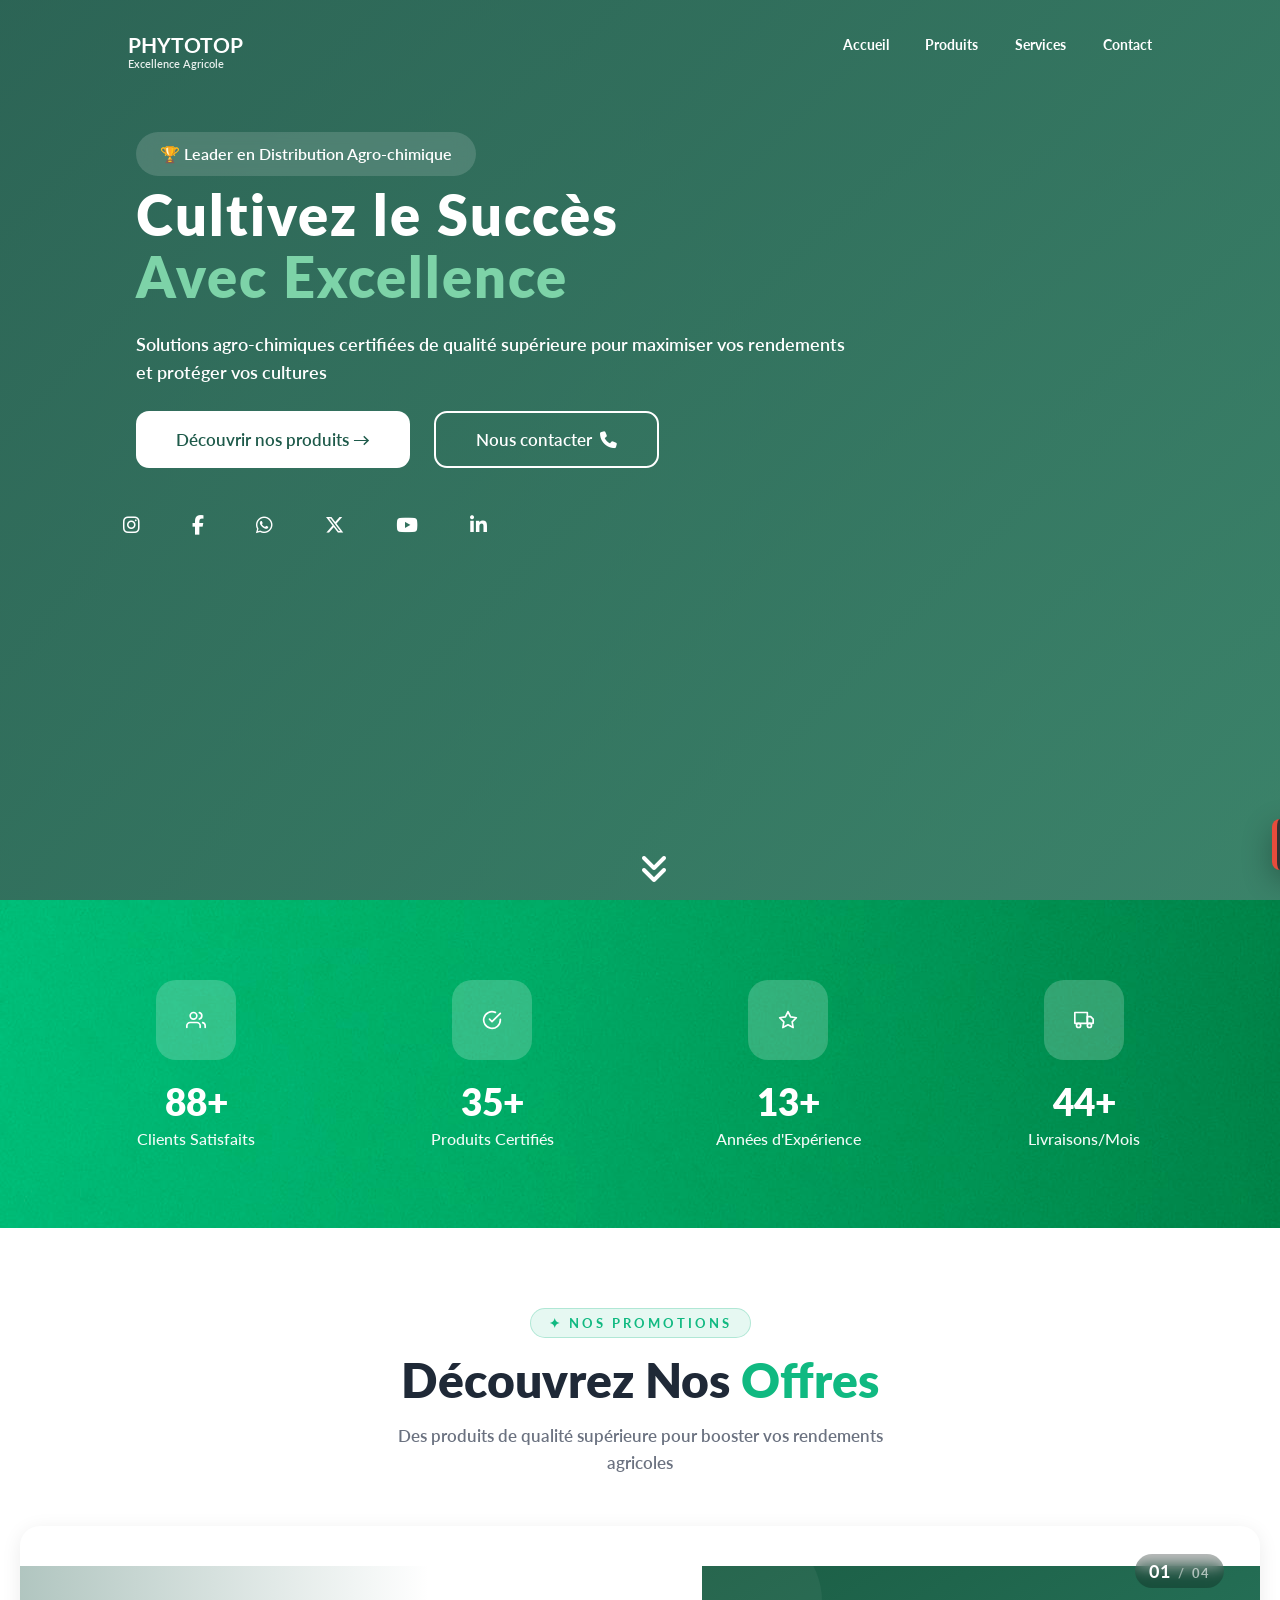
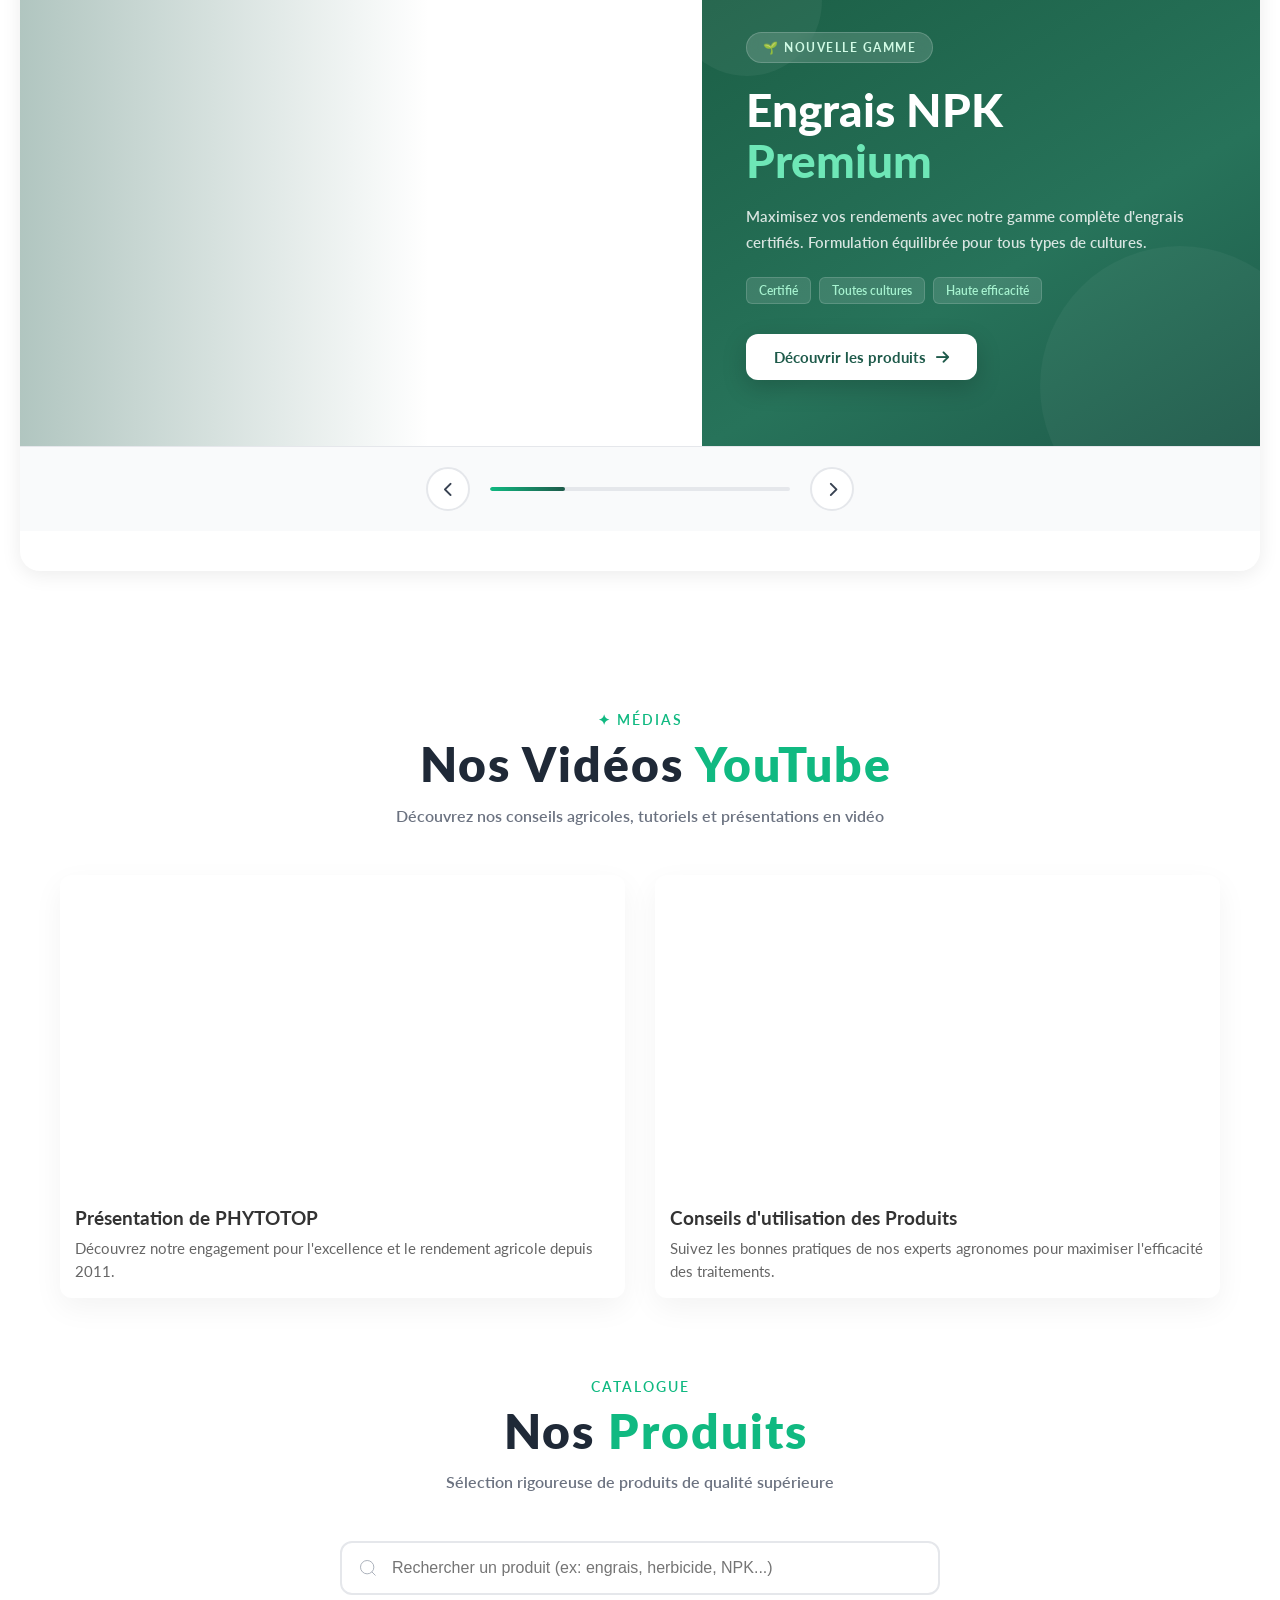
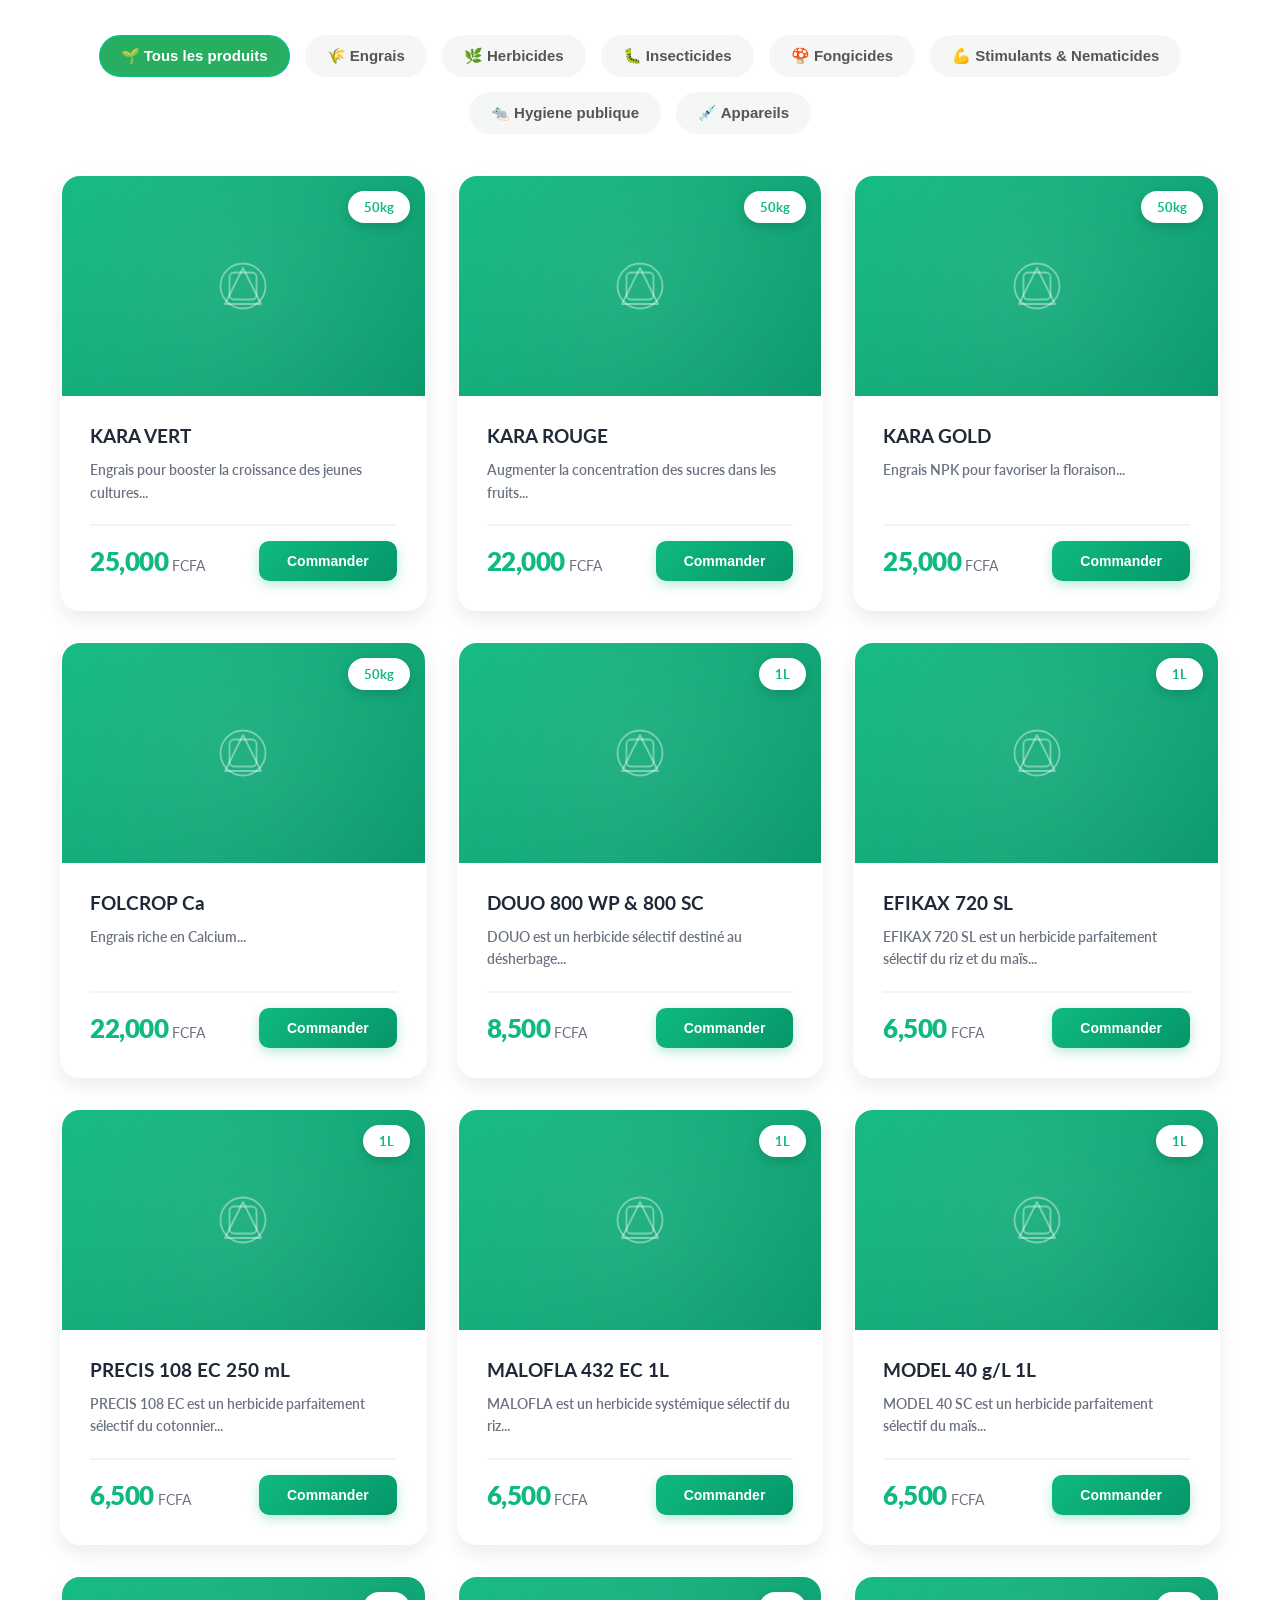
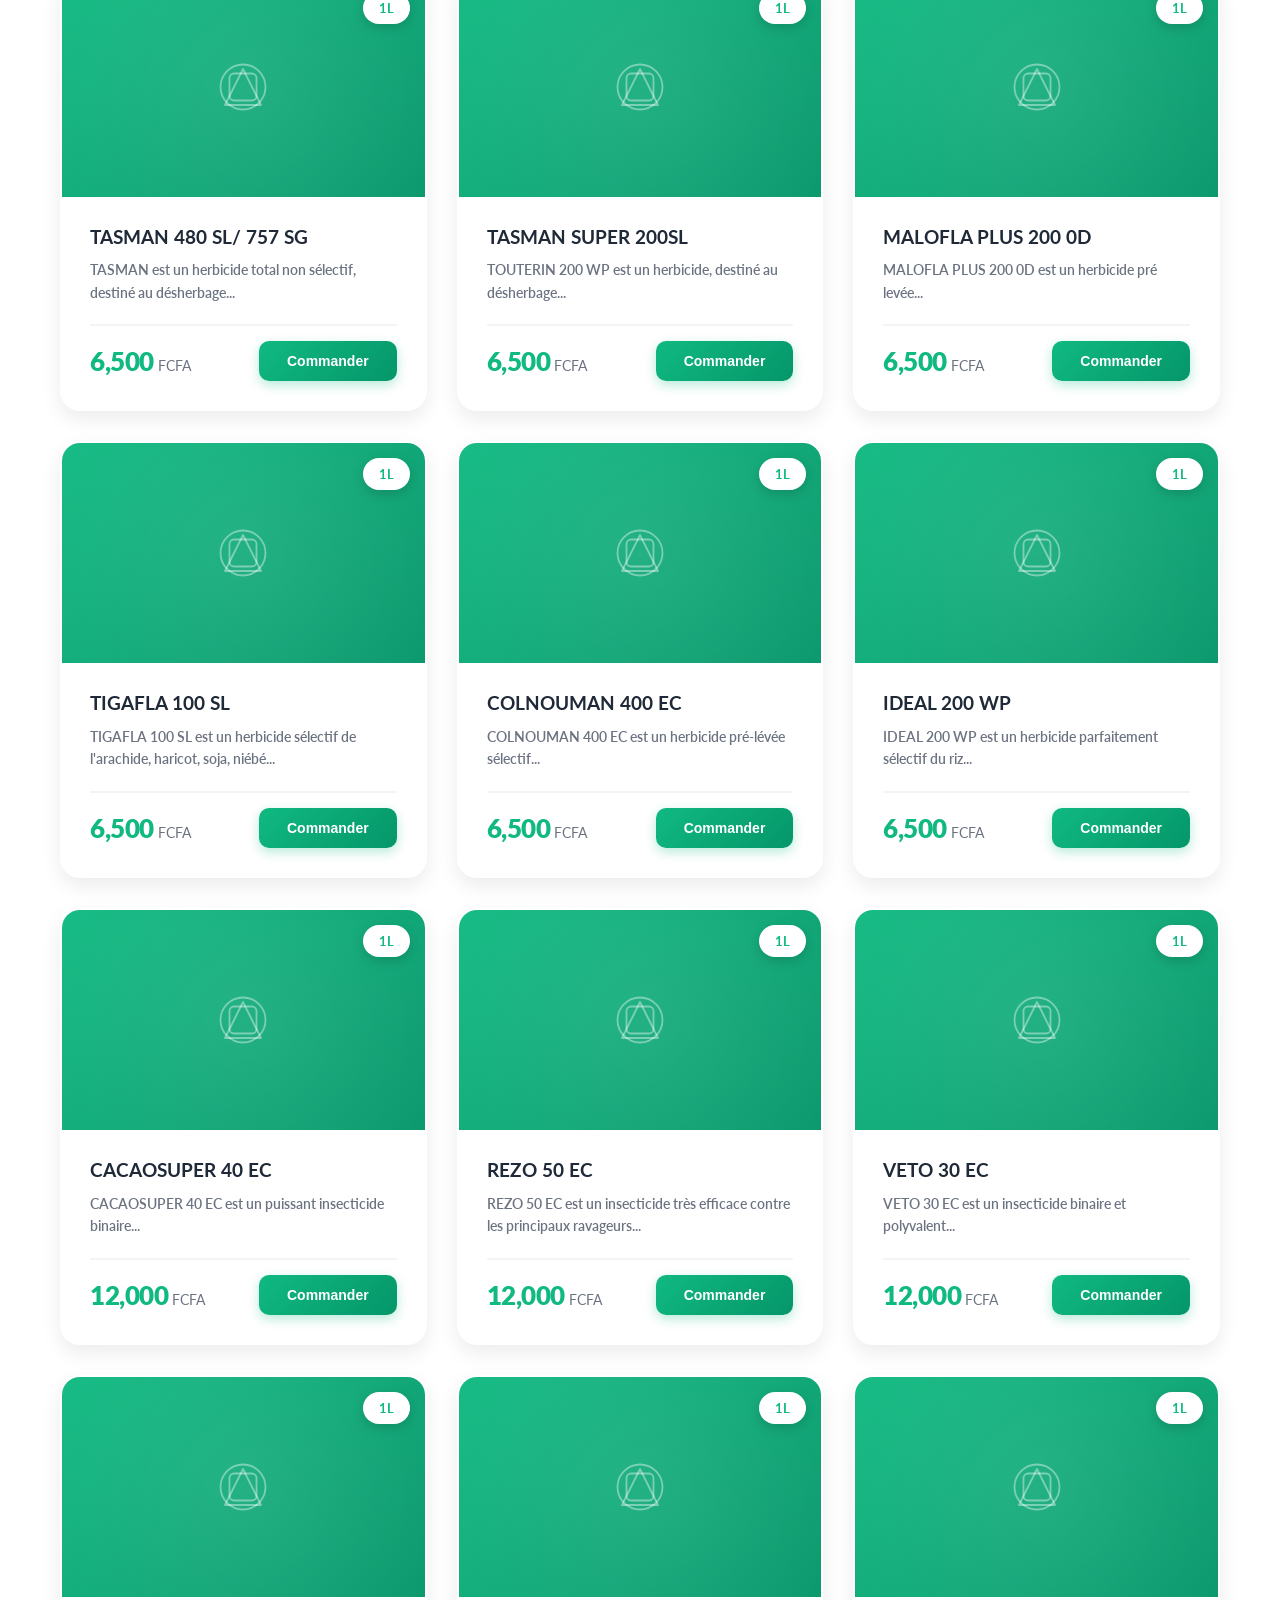
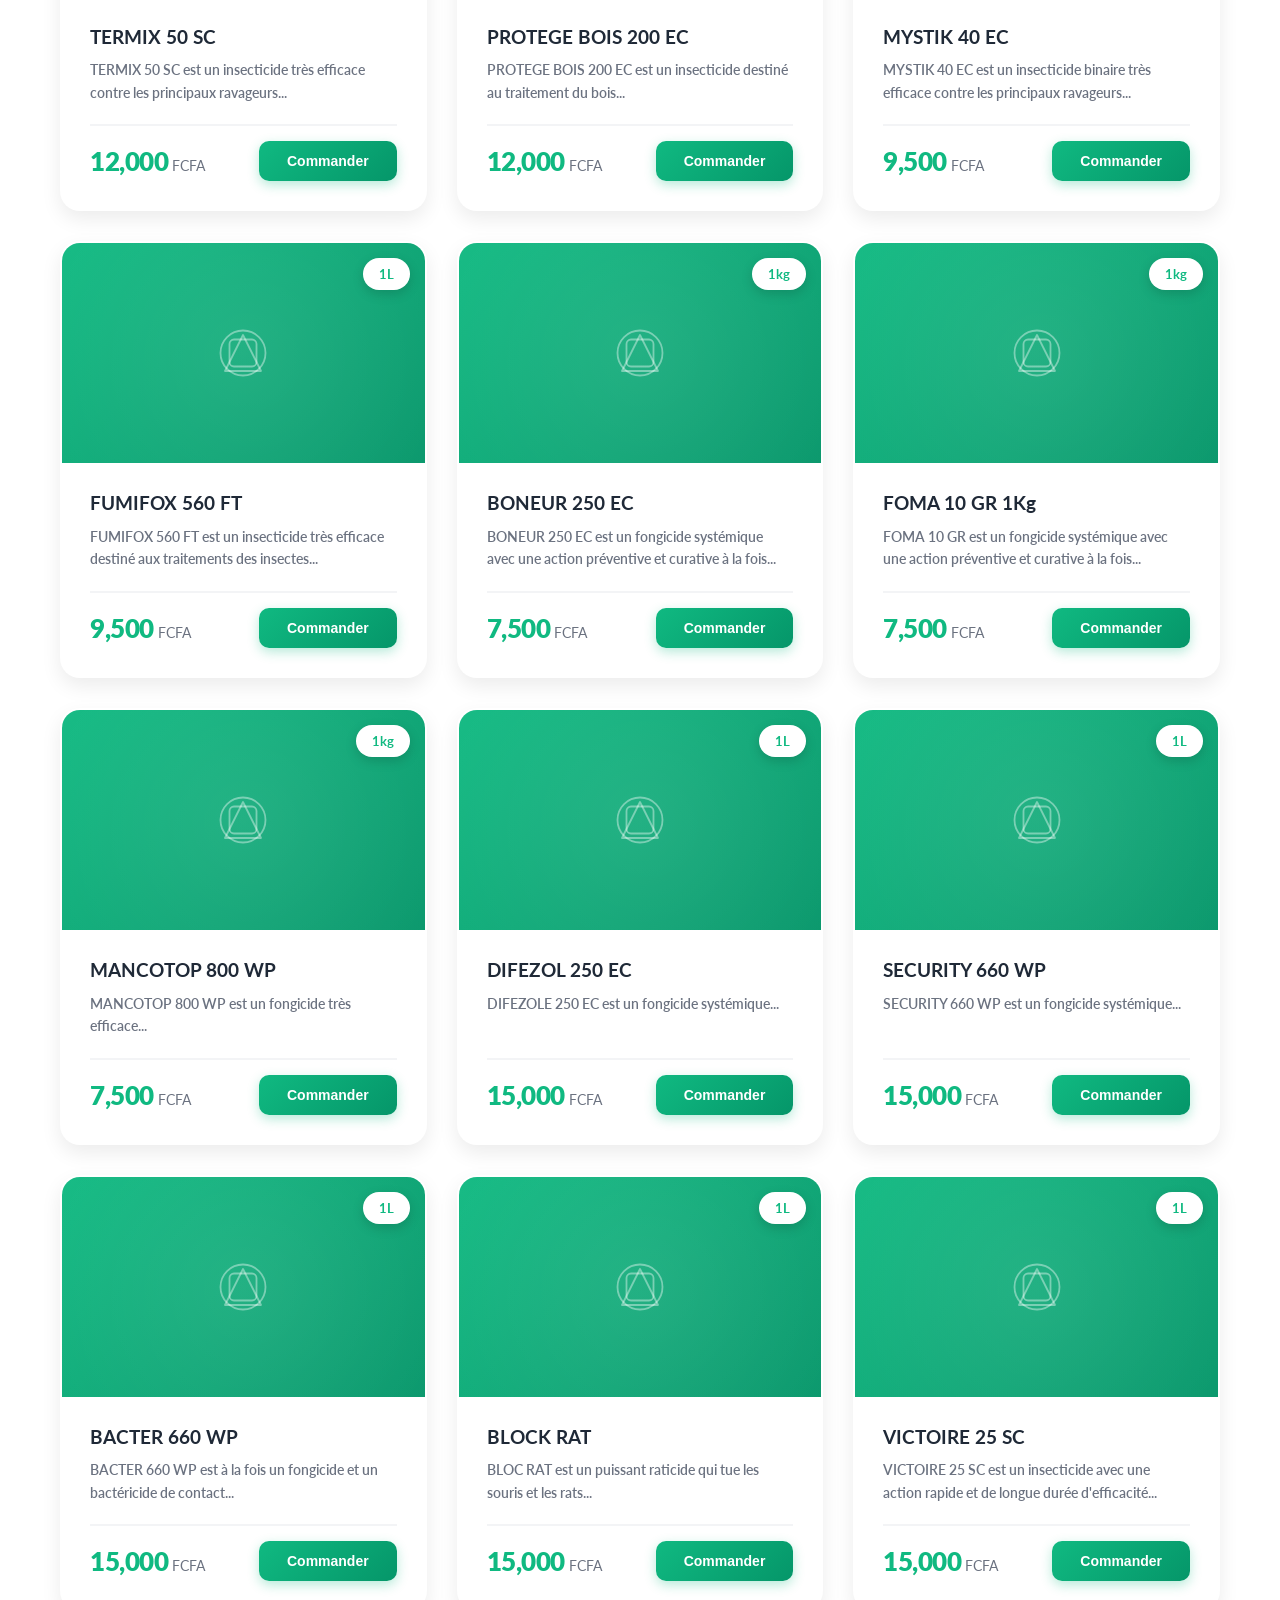
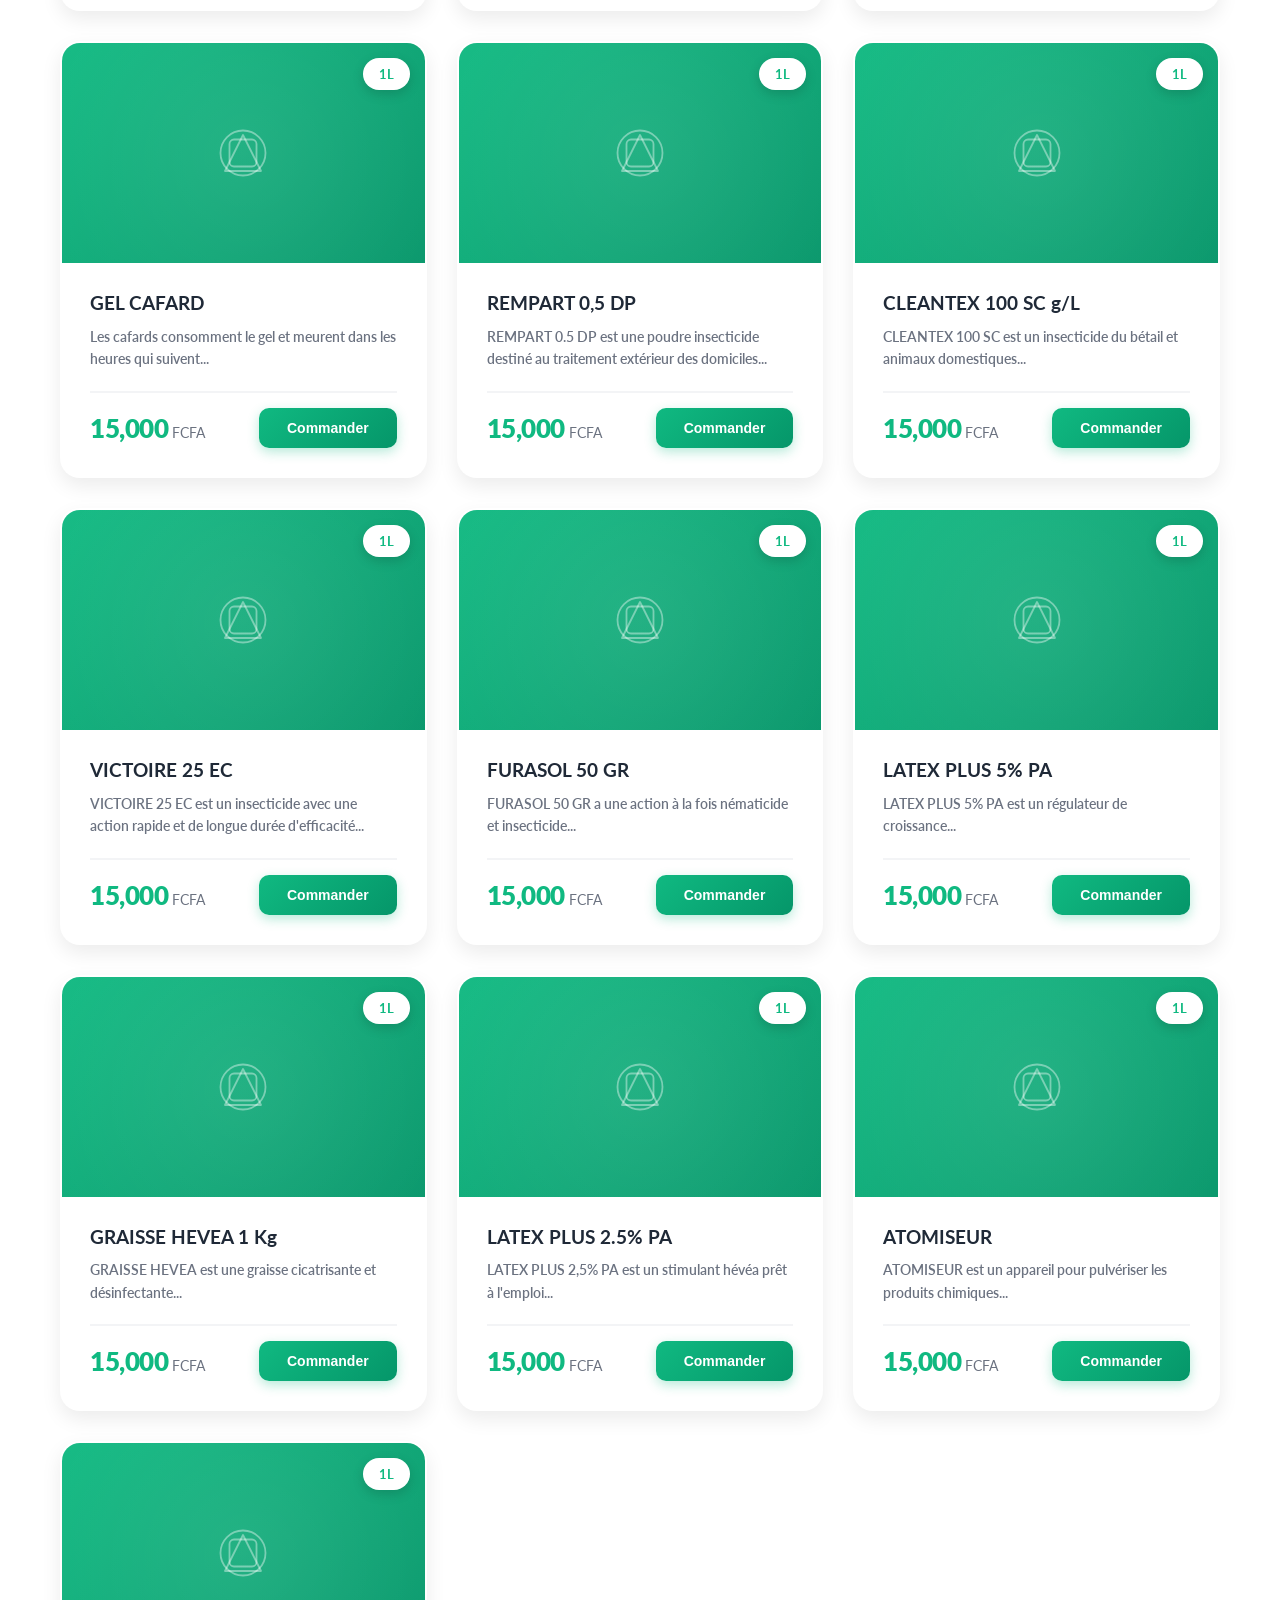
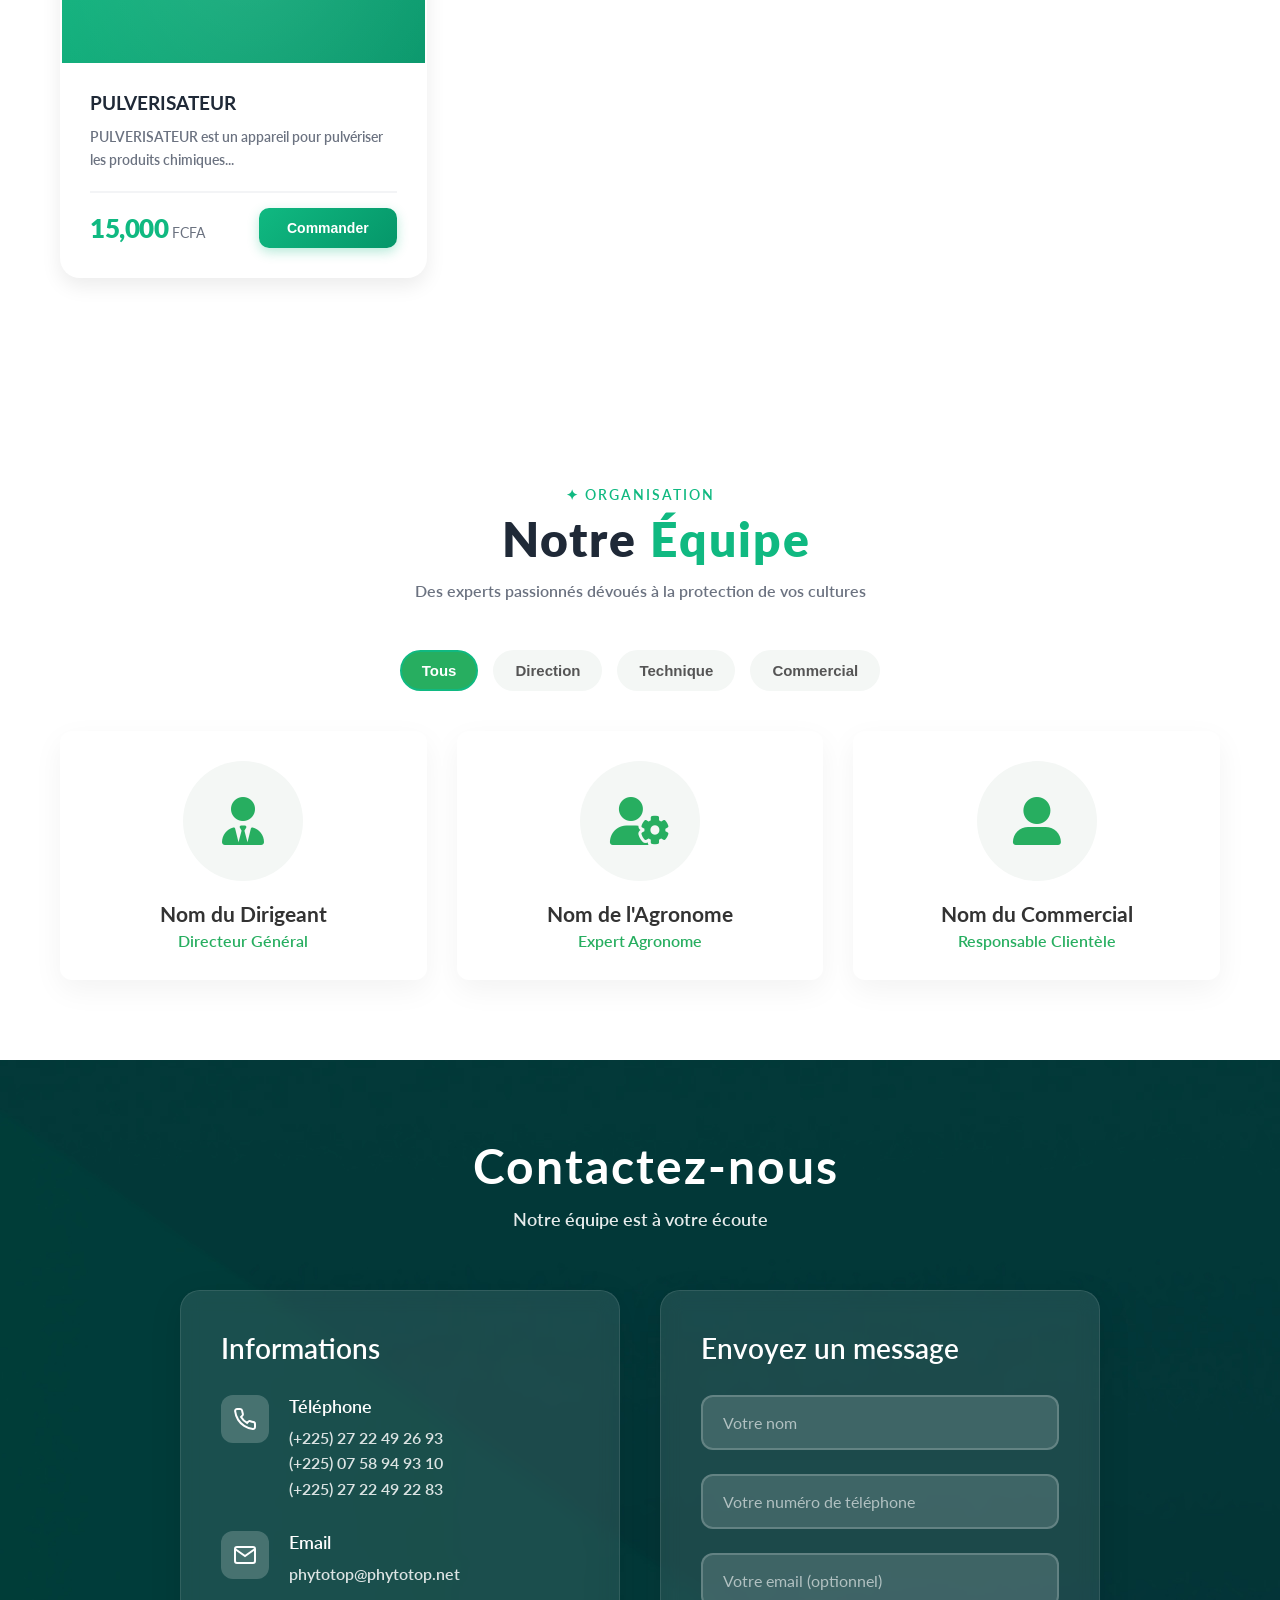
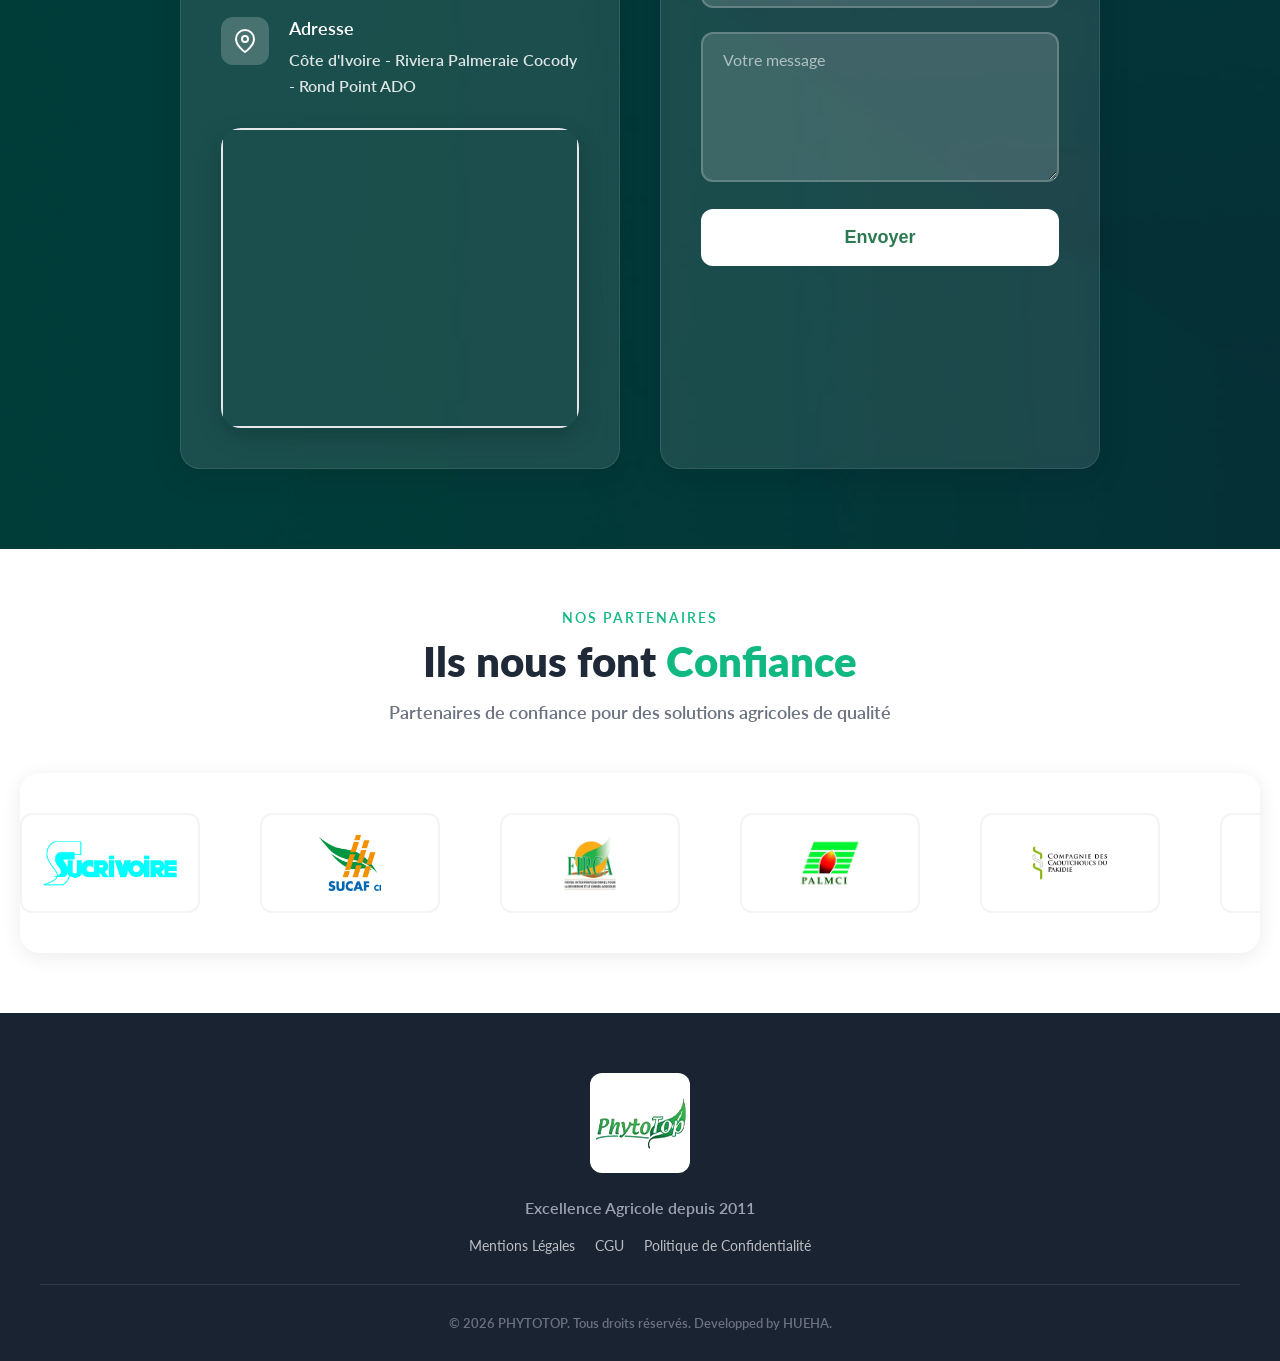
==== commit 4cfef44b: "25 juin 2026" ====
--- a/index.html
+++ b/index.html
@@ -37,7 +37,7 @@
                 <li><a href="#accueil">Accueil</a></li>
                 <li><a href="#produits">Produits</a></li>
                 <li><a href="#services">Services</a></li>
-                <li><a href="#contact">Contact</a></li>
+                <li><a href="Conctacts.html">Contact</a></li>
             </ul>
         </nav>
 
@@ -132,25 +132,33 @@
         </section>
 
         <section class="carousel-section">
-        <div class="carousel-header">
-            <div class="carousel-tag">NOS PROMOTIONS</div>
-            <h2 class="carousel-title">Découvrez Nos <span class="highlight">Offres</span></h2>
-            <p class="carousel-subtitle">Des produits de qualité supérieure pour booster vos rendements agricoles</p>
-        </div>
+            <div class="carousel-header">
+                <div class="carousel-tag">✦ NOS PROMOTIONS</div>
+                <h2 class="carousel-title">Découvrez Nos <span class="highlight">Offres</span></h2>
+                <p class="carousel-subtitle">Des produits de qualité supérieure pour booster vos rendements agricoles</p>
+            </div>
 
         <div class="carousel-container">
+            <!-- Slide counter -->
+            <div class="slide-counter">
+                <span id="currentSlideNum">01</span>
+                <span class="counter-sep">/</span>
+                <span class="counter-total">04</span>
+            </div>
+
             <div class="carousel-wrapper" id="carouselWrapper">
                 <!-- Slide 1 -->
-                <div class="carousel-slide" style="background-image: url('https://images.unsplash.com/photo-1625246333195-78d9c38ad449?w=1600');">
-                    <div class="carousel-overlay"></div>
-                    <div class="carousel-content">
-                        <div class="slide-badge">
-                            🌱 NOUVELLE GAMME
-                        </div>
-                        <h3 class="slide-title">Engrais NPK Premium</h3>
-                        <p class="slide-description">
-                            Maximisez vos rendements avec notre gamme complète d'engrais certifiés. Formulation équilibrée pour tous types de cultures.
-                        </p>
+                <div class="carousel-slide">
+                    <div class="slide-image-panel" style="background-image: url('https://images.unsplash.com/photo-1625246333195-78d9c38ad449?w=1200');"></div>
+                    <div class="slide-content-panel">
+                        <div class="slide-badge">🌱 NOUVELLE GAMME</div>
+                        <h3 class="slide-title">Engrais NPK<br><span>Premium</span></h3>
+                        <p class="slide-description">Maximisez vos rendements avec notre gamme complète d'engrais certifiés. Formulation équilibrée pour tous types de cultures.</p>
+                        <div class="slide-tags">
+                            <span class="slide-tag">Certifié</span>
+                            <span class="slide-tag">Toutes cultures</span>
+                            <span class="slide-tag">Haute efficacité</span>
+                        </div>
                         <a href="#produits" class="slide-btn">
                             Découvrir les produits
                             <i class="fas fa-arrow-right"></i>
@@ -159,16 +167,17 @@
                 </div>
 
                 <!-- Slide 2 -->
-                <div class="carousel-slide" style="background-image: url('https://images.unsplash.com/photo-1574943320219-553eb213f72d?w=1600');">
-                    <div class="carousel-overlay"></div>
-                    <div class="carousel-content">
-                        <div class="slide-badge">
-                            🛡️ PROTECTION OPTIMALE
-                        </div>
-                        <h3 class="slide-title">Insecticides Efficaces</h3>
-                        <p class="slide-description">
-                            Protégez vos cultures contre tous les ravageurs. Action rapide et longue durée pour une protection maximale.
-                        </p>
+                <div class="carousel-slide">
+                    <div class="slide-image-panel" style="background-image: url('https://images.unsplash.com/photo-1574943320219-553eb213f72d?w=1200');"></div>
+                    <div class="slide-content-panel">
+                        <div class="slide-badge">🛡️ PROTECTION OPTIMALE</div>
+                        <h3 class="slide-title">Insecticides<br><span>Efficaces</span></h3>
+                        <p class="slide-description">Protégez vos cultures contre tous les ravageurs. Action rapide et longue durée pour une protection maximale.</p>
+                        <div class="slide-tags">
+                            <span class="slide-tag">Action rapide</span>
+                            <span class="slide-tag">Longue durée</span>
+                            <span class="slide-tag">Protection max</span>
+                        </div>
                         <a href="#produits" class="slide-btn">
                             Voir la gamme
                             <i class="fas fa-arrow-right"></i>
@@ -177,16 +186,17 @@
                 </div>
 
                 <!-- Slide 3 -->
-                <div class="carousel-slide" style="background-image: url('https://images.unsplash.com/photo-1592982537447-7440770cbfc9?w=1600');">
-                    <div class="carousel-overlay"></div>
-                    <div class="carousel-content">
-                        <div class="slide-badge">
-                            🚚 LIVRAISON RAPIDE
-                        </div>
-                        <h3 class="slide-title">Service Premium</h3>
-                        <p class="slide-description">
-                            Bénéficiez de notre service de livraison express et de l'accompagnement de nos experts agronomes partout en Côte d'Ivoire.
-                        </p>
+                <div class="carousel-slide">
+                    <div class="slide-image-panel" style="background-image: url('https://images.unsplash.com/photo-1592982537447-7440770cbfc9?w=1200');"></div>
+                    <div class="slide-content-panel">
+                        <div class="slide-badge">🚚 LIVRAISON RAPIDE</div>
+                        <h3 class="slide-title">Service<br><span>Premium</span></h3>
+                        <p class="slide-description">Bénéficiez de notre service de livraison express et de l'accompagnement de nos experts agronomes partout en Côte d'Ivoire.</p>
+                        <div class="slide-tags">
+                            <span class="slide-tag">Express</span>
+                            <span class="slide-tag">Experts agronomes</span>
+                            <span class="slide-tag">Côte d'Ivoire</span>
+                        </div>
                         <a href="#contact" class="slide-btn">
                             Nous contacter
                             <i class="fas fa-phone"></i>
@@ -195,16 +205,17 @@
                 </div>
 
                 <!-- Slide 4 -->
-                <div class="carousel-slide" style="background-image: url('https://images.unsplash.com/photo-1560493676-04071c5f467b?w=1600');">
-                    <div class="carousel-overlay"></div>
-                    <div class="carousel-content">
-                        <div class="slide-badge">
-                            ✅ QUALITÉ GARANTIE
-                        </div>
-                        <h3 class="slide-title">Produits Certifiés</h3>
-                        <p class="slide-description">
-                            Tous nos produits sont certifiés et homologués. 15 ans d'expérience au service de l'excellence agricole.
-                        </p>
+                <div class="carousel-slide">
+                    <div class="slide-image-panel" style="background-image: url('https://images.unsplash.com/photo-1560493676-04071c5f467b?w=1200');"></div>
+                    <div class="slide-content-panel">
+                        <div class="slide-badge">✅ QUALITÉ GARANTIE</div>
+                        <h3 class="slide-title">Produits<br><span>Certifiés</span></h3>
+                        <p class="slide-description">Tous nos produits sont certifiés et homologués. 15 ans d'expérience au service de l'excellence agricole.</p>
+                        <div class="slide-tags">
+                            <span class="slide-tag">Homologué</span>
+                            <span class="slide-tag">15 ans d'expérience</span>
+                            <span class="slide-tag">Excellence</span>
+                        </div>
                         <a href="#services" class="slide-btn">
                             Explorez nos produits
                             <i class="fas fa-arrow-right"></i>
@@ -213,18 +224,48 @@
                 </div>
             </div>
 
-            <!-- Navigation Arrows -->
-            <button class="carousel-nav carousel-prev" id="prevBtn">
-                <i class="fas fa-chevron-left"></i>
-            </button>
-            <button class="carousel-nav carousel-next" id="nextBtn">
-                <i class="fas fa-chevron-right"></i>
-            </button>
+            <!-- Navigation -->
+            <div class="carousel-controls">
+                <button class="carousel-nav carousel-prev" id="prevBtn">
+                    <i class="fas fa-chevron-left"></i>
+                </button>
+                <div class="carousel-progress-bar">
+                    <div class="progress-fill" id="progressFill"></div>
+                </div>
+                <button class="carousel-nav carousel-next" id="nextBtn">
+                    <i class="fas fa-chevron-right"></i>
+                </button>
+            </div>
 
             <!-- Indicators -->
             <div class="carousel-indicators" id="indicators"></div>
         </div>
-    </section>
+        </section>
+
+        <section class="videos-section" id="videos">
+    <div class="header">
+        <div class="header-label">✦ MÉDIAS</div>
+        <h1>Nos Vidéos <span class="highlight">YouTube</span></h1>
+        <p class="header-subtitle">Découvrez nos conseils agricoles, tutoriels et présentations en vidéo</p>
+    </div>
+    <div class="videos-grid">
+        <div class="video-card">
+            <div class="video-responsive">
+                <iframe src="https://www.youtube.com/embed/VIDEO_ID1" title="Présentation PHYTOTOP" frameborder="0" allow="accelerometer; autoplay; clipboard-write; encrypted-media; gyroscope; picture-in-picture; web-share" allowfullscreen></iframe>
+            </div>
+            <h3>Présentation de PHYTOTOP</h3>
+            <p>Découvrez notre engagement pour l'excellence et le rendement agricole depuis 2011.</p>
+        </div>
+
+        <div class="video-card">
+            <div class="video-responsive">
+                <iframe src="https://www.youtube.com/embed/VIDEO_ID2" title="Conseils d'utilisation" frameborder="0" allow="accelerometer; autoplay; clipboard-write; encrypted-media; gyroscope; picture-in-picture; web-share" allowfullscreen></iframe>
+            </div>
+            <h3>Conseils d'utilisation des Produits</h3>
+            <p>Suivez les bonnes pratiques de nos experts agronomes pour maximiser l'efficacité des traitements.</p>
+        </div>
+    </div>
+</section>
 
     <div class="container" id="produits">
     <div class="header">
@@ -1171,6 +1212,47 @@
         </div>
     </div>
 
+    <section class="team-section slide-bottom" id="equipe">
+    <div class="header">
+        <div class="header-label">✦ ORGANISATION</div>
+        <h1>Notre <span class="highlight">Équipe</span></h1>
+        <p class="header-subtitle">Des experts passionnés dévoués à la protection de vos cultures</p>
+    </div>
+
+    <div class="team-filters">
+        <button class="filter-btn active" data-filter="all">Tous</button>
+        <button class="filter-btn" data-filter="direction">Direction</button>
+        <button class="filter-btn" data-filter="technique">Technique</button>
+        <button class="filter-btn" data-filter="commercial">Commercial</button>
+    </div>
+
+    <div class="team-grid">
+        <div class="team-card" data-category="direction">
+            <div class="team-member-img">
+                <i class="fa-solid fa-user-tie member-placeholder-icon"></i>
+            </div>
+            <h3>Nom du Dirigeant</h3>
+            <p class="team-role">Directeur Général</p>
+        </div>
+        
+        <div class="team-card" data-category="technique">
+            <div class="team-member-img">
+                <i class="fa-solid fa-user-gear member-placeholder-icon"></i>
+            </div>
+            <h3>Nom de l'Agronome</h3>
+            <p class="team-role">Expert Agronome</p>
+        </div>
+
+        <div class="team-card" data-category="commercial">
+            <div class="team-member-img">
+                <i class="fa-solid fa-user-large member-placeholder-icon"></i>
+            </div>
+            <h3>Nom du Commercial</h3>
+            <p class="team-role">Responsable Clientèle</p>
+        </div>
+    </div>
+</section>
+
     <section class="contact-section" id="contact">
         <div class="contact-header">
             <h1>Contactez-nous</h1>
@@ -1356,50 +1438,50 @@
 
                 <!-- Duplication pour effet infini -->
                 <div class="logo-item">
+                    <img src="img/partenaire13.png" alt="">
+                </div>
+
+                <div class="logo-item">
+                    <img src="img/partenaire12.png" alt="">
+                </div>
+
+                <div class="logo-item">
+                    <img src="img/partenaire11.png" alt="">
+                </div>
+
+                <div class="logo-item">
+                    <img src="img/partenaire10.png" alt="">
+                </div>
+
+                <div class="logo-item">
+                    <img src="img/partenaire9.png" alt="">
+                </div>
+
+                <div class="logo-item">
+                    <img src="img/partenaire8.png" alt="">
+                </div>
+
+                <div class="logo-item">
+                    <img src="img/partenaire7.png" alt="">
+                </div>
+
+                <div class="logo-item">
+                    <img src="img/partenaire6.png" alt="">
+                </div>
+                <div class="logo-item">
+                    <img src="img/partenaire5.png" alt="">
+                </div>
+                <div class="logo-item">
+                    <img src="img/partenaire4.png" alt="">
+                </div>
+                <div class="logo-item">
+                    <img src="img/partenaire3.png" alt="">
+                </div>
+                <div class="logo-item">
+                    <img src="img/partenaire2.png" alt="">
+                </div>
+                <div class="logo-item">
                     <img src="img/partenaire1.png" alt="">
-                </div>
-
-                <div class="logo-item">
-                    <img src="img/partenaire2.png" alt="">
-                </div>
-
-                <div class="logo-item">
-                    <img src="img/partenaire3.png" alt="">
-                </div>
-
-                <div class="logo-item">
-                    <img src="img/partenaire4.png" alt="">
-                </div>
-
-                <div class="logo-item">
-                    <img src="img/partenaire5.png" alt="">
-                </div>
-
-                <div class="logo-item">
-                    <img src="img/partenaire6.png" alt="">
-                </div>
-
-                <div class="logo-item">
-                    <img src="img/partenaire7.png" alt="">
-                </div>
-
-                <div class="logo-item">
-                    <img src="img/partenaire8.png" alt="">
-                </div>
-                <div class="logo-item">
-                    <img src="img/partenaire9.png" alt="">
-                </div>
-                <div class="logo-item">
-                    <img src="img/partenaire10.png" alt="">
-                </div>
-                <div class="logo-item">
-                    <img src="img/partenaire11.png" alt="">
-                </div>
-                <div class="logo-item">
-                    <img src="img/partenaire12.png" alt="">
-                </div>
-                <div class="logo-item">
-                    <img src="img/partenaire13.png" alt="">
                 </div>
             </div>
         </div>
@@ -1468,21 +1550,26 @@
 </div>
 
     <footer class="footer">
-        <div class="footer-content">
-            <div class="footer-brand">
-                <div class="footer-logo">
-                    <img src="img/Logo.png" alt="">
-                </div>
-                
-            </div>
-            
-            <p class="footer-tagline">Excellence Agricole depuis 2011</p>
-            
-            <div class="footer-divider"></div>
-            
-            <p class="footer-copyright">© 2026 PHYTOTOP. Tous droits réservés. Developped by HUEHA.</p>
-        </div>
-    </footer>
+    <div class="footer-content">
+        <div class="footer-brand">
+            <div class="footer-logo">
+                <img src="img/Logo.png" alt="">
+            </div>
+        </div>
+        
+        <p class="footer-tagline">Excellence Agricole depuis 2011</p>
+        
+        <div class="footer-legal-links" style="margin: 15px 0; display: flex; justify-content: center; gap: 20px; flex-wrap: wrap;">
+            <a href="mention.html" style="color: rgba(255,255,255,0.7); text-decoration: none; font-size: 0.9rem; font-weight: 400;">Mentions Légales</a>
+            <a href="cgu.html" style="color: rgba(255,255,255,0.7); text-decoration: none; font-size: 0.9rem; font-weight: 400;">CGU</a>
+            <a href="politique.html" style="color: rgba(255,255,255,0.7); text-decoration: none; font-size: 0.9rem; font-weight: 400;">Politique de Confidentialité</a>
+        
+        </div>
+
+        <div class="footer-divider"></div>
+        <p class="footer-copyright">© 2026 PHYTOTOP. Tous droits réservés. Developped by HUEHA.</p>
+    </div>
+</footer>
 
     <script src="script.js"></script>
 
--- a/style.css
+++ b/style.css
@@ -1,8 +1,4 @@
-
 @import url('https://fonts.googleapis.com/css2?family=Cabin:ital,wght@0,400..700;1,400..700&family=Lato:ital,wght@0,100;0,300;0,400;0,700;0,900;1,100;1,300;1,400;1,700;1,900&family=Merriweather+Sans:ital,wght@0,300..800;1,300..800&display=swap');
-
-
-
         * {
             margin: 0;
             padding: 0;
@@ -458,10 +454,14 @@
             }
         }
 
+        /* ============================================
+           CAROUSEL SECTION — IMPROVED SPLIT LAYOUT
+           ============================================ */
+
         .carousel-section {
             max-width: 1400px;
             margin: 0 auto;
-            padding: 60px 20px;
+            padding: 80px 20px 60px;
         }
 
         .carousel-header {
@@ -470,12 +470,17 @@
         }
 
         .carousel-tag {
+            display: inline-block;
             color: #10b981;
-            font-size: 14px;
-            font-weight: 600;
-            letter-spacing: 2px;
+            font-size: 13px;
+            font-weight: 700;
+            letter-spacing: 3px;
             text-transform: uppercase;
-            margin-bottom: 10px;
+            margin-bottom: 14px;
+            background: rgba(16, 185, 129, 0.1);
+            padding: 6px 18px;
+            border-radius: 50px;
+            border: 1px solid rgba(16, 185, 129, 0.25);
         }
 
         .carousel-title {
@@ -483,6 +488,7 @@
             font-weight: 800;
             color: #1f2937;
             margin-bottom: 15px;
+            line-height: 1.15;
         }
 
         .carousel-title .highlight {
@@ -490,241 +496,328 @@
         }
 
         .carousel-subtitle {
-            font-size: 18px;
+            font-size: 17px;
             color: #6b7280;
-            max-width: 600px;
+            max-width: 540px;
             margin: 0 auto;
-        }
-
-        /* Carousel Container */
+            line-height: 1.6;
+        }
+
+        /* ── Container ── */
         .carousel-container {
             position: relative;
             width: 100%;
+            border-radius: 28px;
             overflow: hidden;
-            border-radius: 24px;
-            box-shadow: 0 20px 60px rgba(0, 0, 0, 0.15);
-        }
-
+            box-shadow: 0 24px 80px rgba(30, 90, 74, 0.18);
+        }
+
+        /* Slide counter top-right */
+        .slide-counter {
+            position: absolute;
+            top: 28px;
+            right: 36px;
+            z-index: 50;
+            color: white;
+            font-size: 13px;
+            font-weight: 700;
+            letter-spacing: 1px;
+            background: rgba(0,0,0,0.25);
+            backdrop-filter: blur(8px);
+            padding: 6px 14px;
+            border-radius: 50px;
+        }
+        .slide-counter #currentSlideNum {
+            font-size: 18px;
+        }
+        .counter-sep {
+            opacity: 0.5;
+            margin: 0 3px;
+        }
+        .counter-total {
+            opacity: 0.6;
+        }
+
+        /* ── Wrapper ── */
         .carousel-wrapper {
             display: flex;
-            transition: transform 0.6s cubic-bezier(0.25, 0.46, 0.45, 0.94);
-        }
-
+            transition: transform 0.65s cubic-bezier(0.25, 0.46, 0.45, 0.94);
+        }
+
+        /* ── Each slide: split image left / text right ── */
         .carousel-slide {
             min-width: 100%;
-            height: 400px;
+            height: 480px;
+            display: flex;
+            flex-direction: row;
             position: relative;
-            background-size: cover;        /* 👈 Déjà présent - garde-le */
-            background-position: center;   /* 👈 Déjà présent - garde-le */
-            background-repeat: no-repeat;  /* 👈 AJOUTEZ CECI */
+        }
+
+        /* Image panel — left 55% */
+        .slide-image-panel {
+            width: 55%;
+            height: 100%;
+            background-size: cover;
+            background-position: center;
+            background-repeat: no-repeat;
+            position: relative;
+            flex-shrink: 0;
+        }
+        .slide-image-panel::after {
+            content: '';
+            position: absolute;
+            inset: 0;
+            background: linear-gradient(
+                to right,
+                rgba(30, 90, 74, 0.35) 0%,
+                transparent 60%
+            );
+        }
+
+        /* Text panel — right 45% */
+        .slide-content-panel {
+            width: 45%;
+            background: linear-gradient(150deg, #1b5e45 0%, #27735a 60%, #1e5a4a 100%);
             display: flex;
-            align-items: center;
+            flex-direction: column;
             justify-content: center;
-        }
-
-        .carousel-overlay {
+            padding: 50px 44px;
+            position: relative;
+            overflow: hidden;
+        }
+        /* Decorative circle */
+        .slide-content-panel::before {
+            content: '';
             position: absolute;
-            top: 0;
-            left: 0;
-            width: 100%;
-            height: 100%;
-            background: linear-gradient(135deg, rgba(30, 90, 74, 0.85) 0%, rgba(45, 122, 95, 0.85) 100%);
-        }
-
-        .carousel-content {
-            position: relative;
-            z-index: 10;
-            text-align: center;
-            color: white;
-            padding: 40px;
-            max-width: 800px;
-            animation: fadeInUp 0.8s ease;
-        }
-
+            width: 280px;
+            height: 280px;
+            border-radius: 50%;
+            background: rgba(255,255,255,0.04);
+            bottom: -80px;
+            right: -60px;
+        }
+        .slide-content-panel::after {
+            content: '';
+            position: absolute;
+            width: 150px;
+            height: 150px;
+            border-radius: 50%;
+            background: rgba(255,255,255,0.05);
+            top: -40px;
+            left: -30px;
+        }
+
+        /* Badge */
         .slide-badge {
             display: inline-flex;
             align-items: center;
+            gap: 6px;
+            background: rgba(255, 255, 255, 0.15);
+            backdrop-filter: blur(10px);
+            padding: 7px 16px;
+            border-radius: 50px;
+            font-size: 12px;
+            font-weight: 700;
+            letter-spacing: 1.5px;
+            color: #d1fae5;
+            margin-bottom: 22px;
+            border: 1px solid rgba(255,255,255,0.18);
+            width: fit-content;
+            position: relative;
+            z-index: 2;
+        }
+
+        /* Title */
+        .slide-title {
+            font-size: 46px;
+            font-weight: 900;
+            color: white;
+            line-height: 1.1;
+            margin-bottom: 18px;
+            position: relative;
+            z-index: 2;
+        }
+        .slide-title span {
+            color: #6ee7b7;
+        }
+
+        /* Description */
+        .slide-description {
+            font-size: 15px;
+            line-height: 1.7;
+            color: rgba(255,255,255,0.82);
+            margin-bottom: 22px;
+            position: relative;
+            z-index: 2;
+        }
+
+        /* Tags row */
+        .slide-tags {
+            display: flex;
+            flex-wrap: wrap;
             gap: 8px;
-            background: rgba(255, 255, 255, 0.2);
-            backdrop-filter: blur(10px);
-            padding: 10px 20px;
-            border-radius: 50px;
-            font-size: 14px;
-            margin-bottom: 20px;
+            margin-bottom: 30px;
+            position: relative;
+            z-index: 2;
+        }
+        .slide-tag {
+            background: rgba(255,255,255,0.12);
+            color: #a7f3d0;
+            font-size: 12px;
             font-weight: 600;
-        }
-
-        .slide-title {
-            font-size: 56px;
-            font-weight: 900;
-            margin-bottom: 20px;
-            line-height: 1.2;
-        }
-
-        .slide-description {
-            font-size: 20px;
-            margin-bottom: 30px;
-            opacity: 0.95;
-            line-height: 1.6;
-        }
-
+            padding: 5px 12px;
+            border-radius: 6px;
+            border: 1px solid rgba(255,255,255,0.15);
+        }
+
+        /* CTA button */
         .slide-btn {
             display: inline-flex;
             align-items: center;
             gap: 10px;
             background: white;
             color: #1e5a4a;
-            padding: 16px 32px;
+            padding: 14px 28px;
             border-radius: 12px;
-            font-size: 16px;
+            font-size: 15px;
             font-weight: 700;
             text-decoration: none;
             transition: all 0.3s ease;
-            box-shadow: 0 8px 24px rgba(0, 0, 0, 0.2);
-        }
-
+            box-shadow: 0 8px 24px rgba(0,0,0,0.18);
+            width: fit-content;
+            position: relative;
+            z-index: 2;
+        }
         .slide-btn:hover {
             transform: translateY(-3px);
-            box-shadow: 0 12px 32px rgba(0, 0, 0, 0.3);
-        }
-
-        /* Navigation Arrows */
+            box-shadow: 0 14px 32px rgba(0,0,0,0.28);
+            background: #f0fdf4;
+        }
+        .slide-btn i {
+            transition: transform 0.3s ease;
+        }
+        .slide-btn:hover i {
+            transform: translateX(4px);
+        }
+
+        /* ── Bottom controls bar ── */
+        .carousel-controls {
+            display: flex;
+            align-items: center;
+            justify-content: center;
+            gap: 20px;
+            padding: 20px 30px;
+            background: #f9fafb;
+            border-top: 1px solid #e5e7eb;
+        }
+
         .carousel-nav {
-            position: absolute;
-            top: 50%;
-            transform: translateY(-50%);
-            background: rgba(255, 255, 255, 0.3);
-            backdrop-filter: blur(10px);
-            width: 60px;
-            height: 60px;
+            background: white;
+            border: 2px solid #e5e7eb;
+            width: 44px;
+            height: 44px;
             border-radius: 50%;
-            border: none;
             cursor: pointer;
             display: flex;
             align-items: center;
             justify-content: center;
-            transition: all 0.3s ease;
-            z-index: 100;
-        }
-
+            transition: all 0.25s ease;
+            flex-shrink: 0;
+        }
         .carousel-nav:hover {
-            background: rgba(255, 255, 255, 0.5);
-            transform: translateY(-50%) scale(1.1);
-        }
-
+            background: #1e5a4a;
+            border-color: #1e5a4a;
+        }
         .carousel-nav i {
-            font-size: 24px;
+            font-size: 15px;
+            color: #374151;
+            transition: color 0.25s ease;
+        }
+        .carousel-nav:hover i {
             color: white;
         }
 
-        .carousel-prev {
-            left: 30px;
-        }
-
-        .carousel-next {
-            right: 30px;
-        }
-
-        /* Indicators */
+        /* Progress bar */
+        .carousel-progress-bar {
+            flex: 1;
+            max-width: 300px;
+            height: 4px;
+            background: #e5e7eb;
+            border-radius: 4px;
+            overflow: hidden;
+        }
+        .progress-fill {
+            height: 100%;
+            width: 25%;
+            background: linear-gradient(90deg, #10b981, #1e5a4a);
+            border-radius: 4px;
+            transition: width 0.5s ease;
+        }
+
+        /* Indicators (hidden — we use progress bar instead) */
         .carousel-indicators {
-            position: absolute;
-            bottom: 30px;
-            left: 50%;
-            transform: translateX(-50%);
-            display: flex;
-            gap: 12px;
-            z-index: 100;
-        }
-
-        .indicator {
-            width: 12px;
-            height: 12px;
-            border-radius: 50%;
-            background: rgba(255, 255, 255, 0.4);
-            border: 2px solid white;
-            cursor: pointer;
-            transition: all 0.3s ease;
-        }
-
-        .indicator.active {
-            width: 40px;
-            border-radius: 6px;
-            background: white;
+            display: none;
         }
 
         /* Animations */
         @keyframes fadeInUp {
-            from {
-                opacity: 0;
-                transform: translateY(30px);
-            }
-            to {
-                opacity: 1;
-                transform: translateY(0);
-            }
-        }
-
-        /* Responsive */
+            from { opacity: 0; transform: translateY(20px); }
+            to   { opacity: 1; transform: translateY(0); }
+        }
+
+        /* ── Responsive ── */
+        @media (max-width: 900px) {
+            .carousel-slide {
+                flex-direction: column;
+                height: auto;
+            }
+            .slide-image-panel {
+                width: 100%;
+                height: 220px;
+            }
+            .slide-content-panel {
+                width: 100%;
+                padding: 36px 28px;
+            }
+            .slide-title {
+                font-size: 34px;
+            }
+        }
+
         @media (max-width: 768px) {
             .carousel-section {
-                padding: 40px 10px;
-            }
-
+                padding: 50px 10px 40px;
+            }
             .carousel-header {
                 margin-bottom: 30px;
             }
-
             .carousel-title {
                 font-size: 32px;
             }
-
             .carousel-subtitle {
-                font-size: 16px;
-            }
-
-            .carousel-slide {
-                height: 400px;
-            }
-
+                font-size: 15px;
+            }
             .slide-title {
-                font-size: 32px;
-            }
-
+                font-size: 28px;
+            }
             .slide-description {
-                font-size: 16px;
-            }
-
-            .slide-btn {
-                padding: 12px 24px;
                 font-size: 14px;
             }
-
+            .slide-content-panel {
+                padding: 28px 22px;
+            }
+            .carousel-controls {
+                padding: 14px 18px;
+                gap: 14px;
+            }
             .carousel-nav {
-                width: 45px;
-                height: 45px;
-            }
-
-            .carousel-nav i {
-                font-size: 18px;
-            }
-
-            .carousel-prev {
-                left: 15px;
-            }
-
-            .carousel-next {
-                right: 15px;
-            }
-
-            .carousel-indicators {
-                bottom: 20px;
-            }
-
-            .indicator {
-                width: 8px;
-                height: 8px;
-            }
-
+                width: 38px;
+                height: 38px;
+            }
+            .slide-counter {
+                top: 16px;
+                right: 20px;
+            }
             .indicator.active {
                 width: 28px;
             }
@@ -980,6 +1073,7 @@
             text-overflow: ellipsis;
             display: -webkit-inline-box;
             -webkit-line-clamp: 2;
+            line-clamp: 2;
             -webkit-box-orient: vertical;
         }
 
@@ -2581,3 +2675,190 @@
 .speed-slow { transition-duration: 1.2s; }
 .speed-normal { transition-duration: 0.8s; }
 .speed-fast { transition-duration: 0.4s; }
+
+/* Filtres Équipe */
+.team-filters {
+    display: flex;
+    justify-content: center;
+    gap: 15px;
+    margin-bottom: 30px;
+}
+
+.filter-btn {
+    background: #f4f7f5;
+    border: 2px solid transparent;
+    padding: 10px 20px;
+    border-radius: 30px;
+    cursor: pointer;
+    font-weight: 600;
+    color: #555;
+    transition: all 0.3s ease;
+}
+
+.filter-btn:hover, .filter-btn.active {
+    background: #27ae60;
+    color: white;
+}
+
+/* Animation de masquage/affichage des cartes d'équipe */
+.team-card.hide {
+    display: none;
+}
+.team-card.show {
+    animation: fadeIn 0.5s ease forwards;
+}
+
+@keyframes fadeIn {
+    from { opacity: 0; transform: scale(0.9); }
+    to { opacity: 1; transform: scale(1); }
+}
+
+/* Alertes et Bouton de Contact Interactif */
+.form-status-box {
+    padding: 15px;
+    border-radius: 6px;
+    margin-bottom: 20px;
+    font-weight: 600;
+    text-align: center;
+    animation: fadeIn 0.4s ease;
+}
+.form-status-box.success { background: #e8f8f0; color: #1e7e34; border: 1px solid #c3e6cb; }
+.form-status-box.error { background: #fce8e6; color: #c82333; border: 1px solid #f5c6cb; }
+
+.btn-submit:disabled {
+    background: #85d7a3;
+    cursor: not-allowed;
+}
+
+/* Notification de sécurité (Toast) */
+.security-toast {
+    position: fixed;
+    bottom: 30px;
+    right: -400px;
+    background: #333;
+    color: #fff;
+    padding: 15px 25px;
+    border-radius: 8px;
+    box-shadow: 0 10px 30px rgba(0,0,0,0.3);
+    z-index: 10000;
+    display: flex;
+    align-items: center;
+    gap: 12px;
+    font-family: sans-serif;
+    border-left: 5px solid #e74c3c;
+    transition: right 0.5s cubic-bezier(0.175, 0.885, 0.32, 1.275);
+}
+.security-toast.show {
+    right: 30px;
+}
+.security-toast i {
+    color: #e74c3c;
+    font-size: 1.3rem;
+}
+
+/* ================= Sections Vidéos & Équipe ================= */
+.videos-section, .team-section {
+    padding: 80px 20px;
+    max-width: 1200px;
+    margin: 0 auto;
+}
+
+/* Grille Vidéos */
+.videos-grid {
+    display: grid;
+    grid-template-columns: repeat(auto-fit, minmax(350px, 1fr));
+    gap: 30px;
+    margin-top: 40px;
+}
+
+.video-card {
+    background: #ffffff;
+    border-radius: 12px;
+    overflow: hidden;
+    box-shadow: 0 10px 30px rgba(0,0,0,0.05);
+    padding: 15px;
+    transition: transform 0.3s ease;
+}
+
+.video-card:hover {
+    transform: translateY(-5px);
+}
+
+.video-responsive {
+    overflow: hidden;
+    padding-bottom: 56.25%;
+    position: relative;
+    height: 0;
+    border-radius: 8px;
+    margin-bottom: 15px;
+}
+
+.video-responsive iframe {
+    left: 0;
+    top: 0;
+    height: 100%;
+    width: 100%;
+    position: absolute;
+}
+
+.video-card h3 {
+    font-size: 1.2rem;
+    color: #333;
+    margin-bottom: 8px;
+}
+
+.video-card p {
+    color: #666;
+    font-size: 0.95rem;
+    font-weight: 400;
+    line-height: 1.5;
+}
+
+/* Grille Équipe */
+.team-grid {
+    display: grid;
+    grid-template-columns: repeat(auto-fit, minmax(280px, 1fr));
+    gap: 30px;
+    margin-top: 40px;
+}
+
+.team-card {
+    background: #ffffff;
+    border-radius: 12px;
+    padding: 30px;
+    text-align: center;
+    box-shadow: 0 10px 30px rgba(0,0,0,0.05);
+    transition: transform 0.3s ease;
+}
+
+.team-card:hover {
+    transform: translateY(-5px);
+}
+
+.team-member-img {
+    width: 120px;
+    height: 120px;
+    border-radius: 50%;
+    background: #f4f7f5;
+    margin: 0 auto 20px;
+    display: flex;
+    align-items: center;
+    justify-content: center;
+    color: #27ae60;
+}
+
+.member-placeholder-icon {
+    font-size: 3rem;
+}
+
+.team-card h3 {
+    font-size: 1.3rem;
+    color: #333;
+    margin-bottom: 5px;
+}
+
+.team-role {
+    color: #27ae60;
+    font-size: 1rem;
+    font-weight: 600;
+}
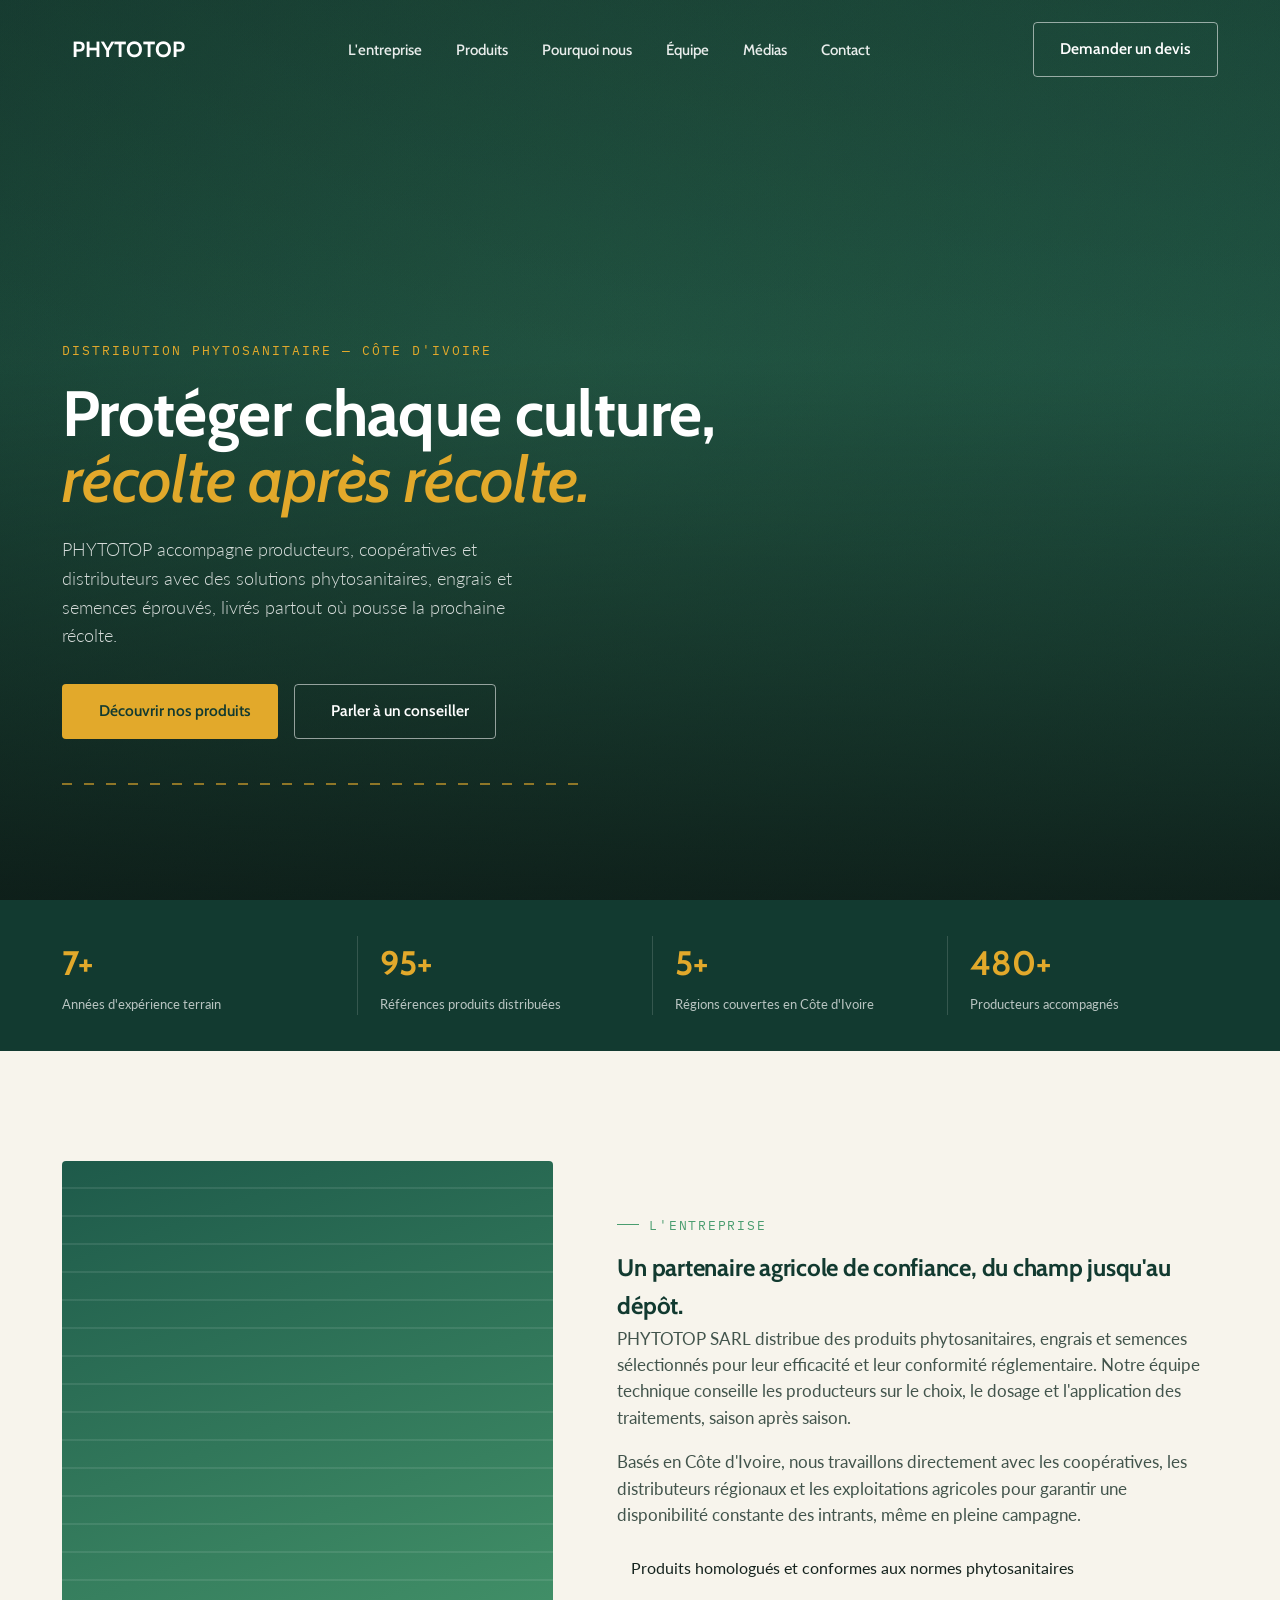
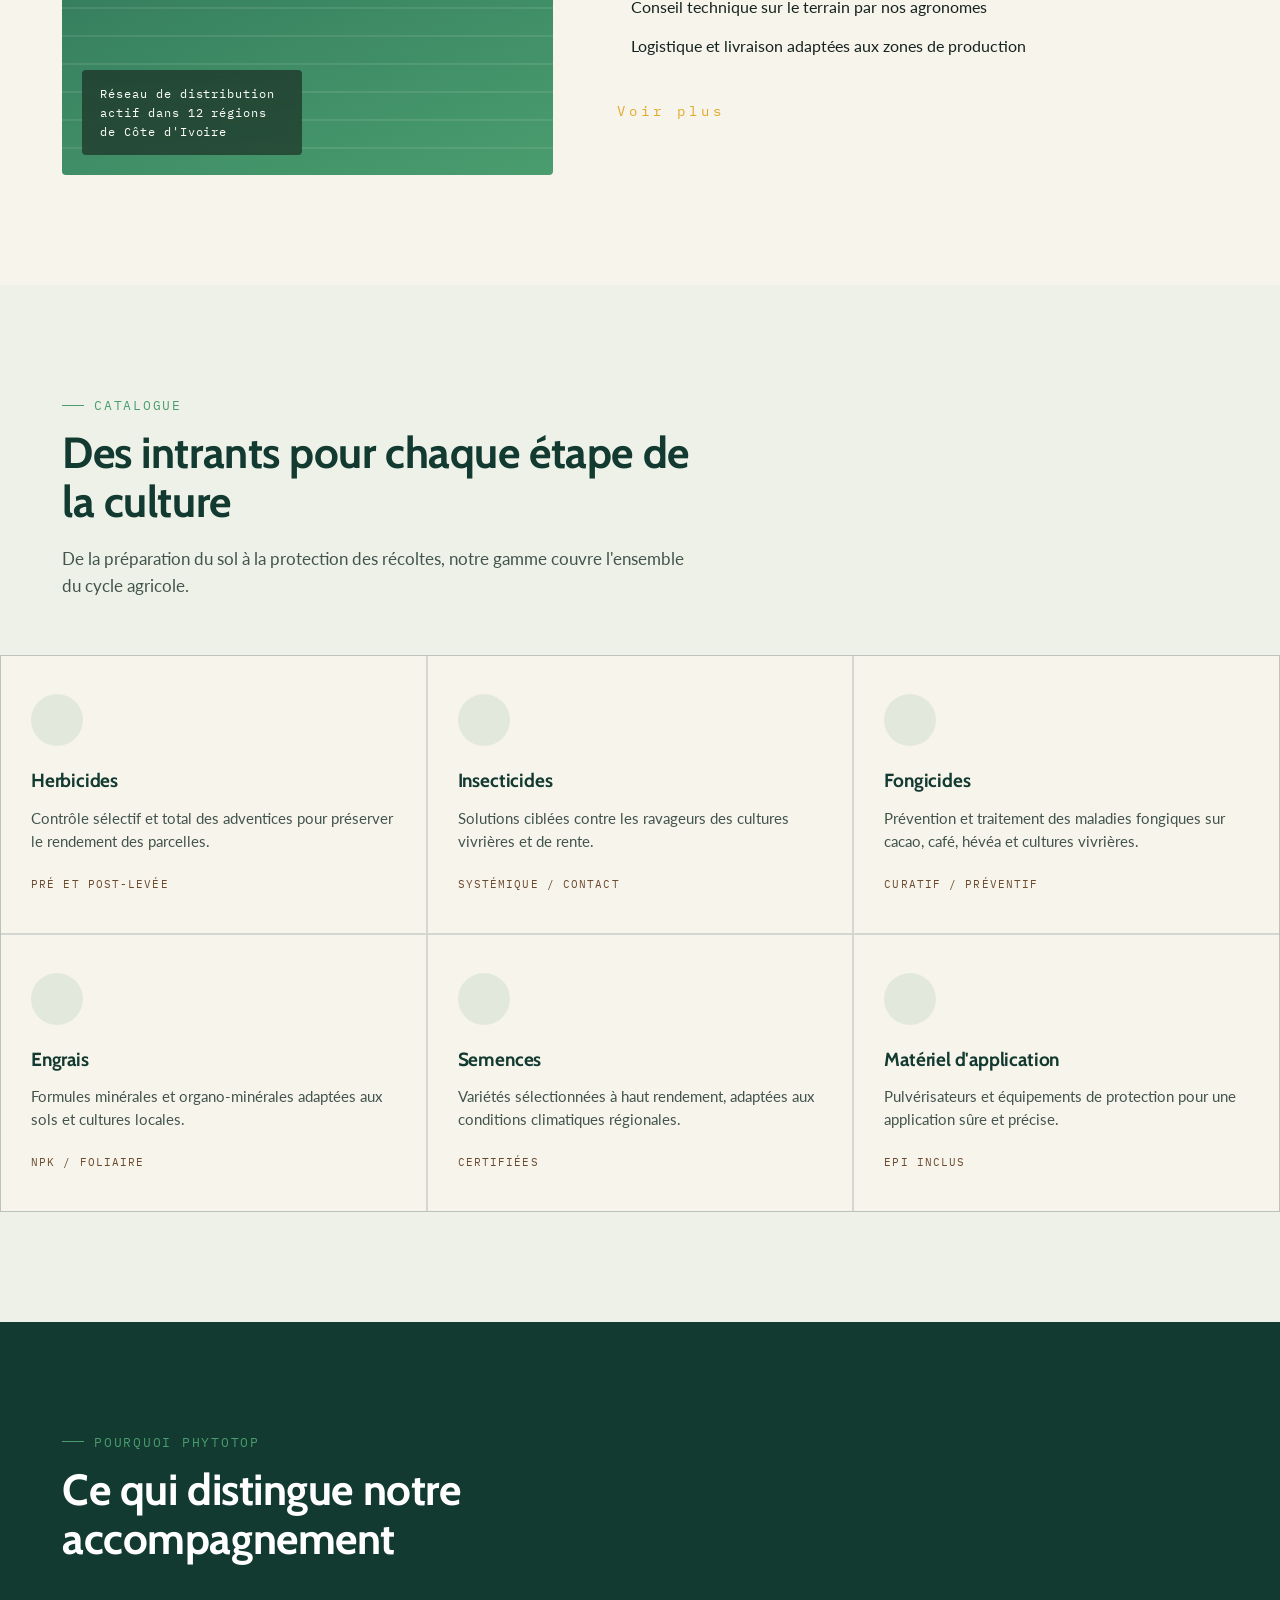
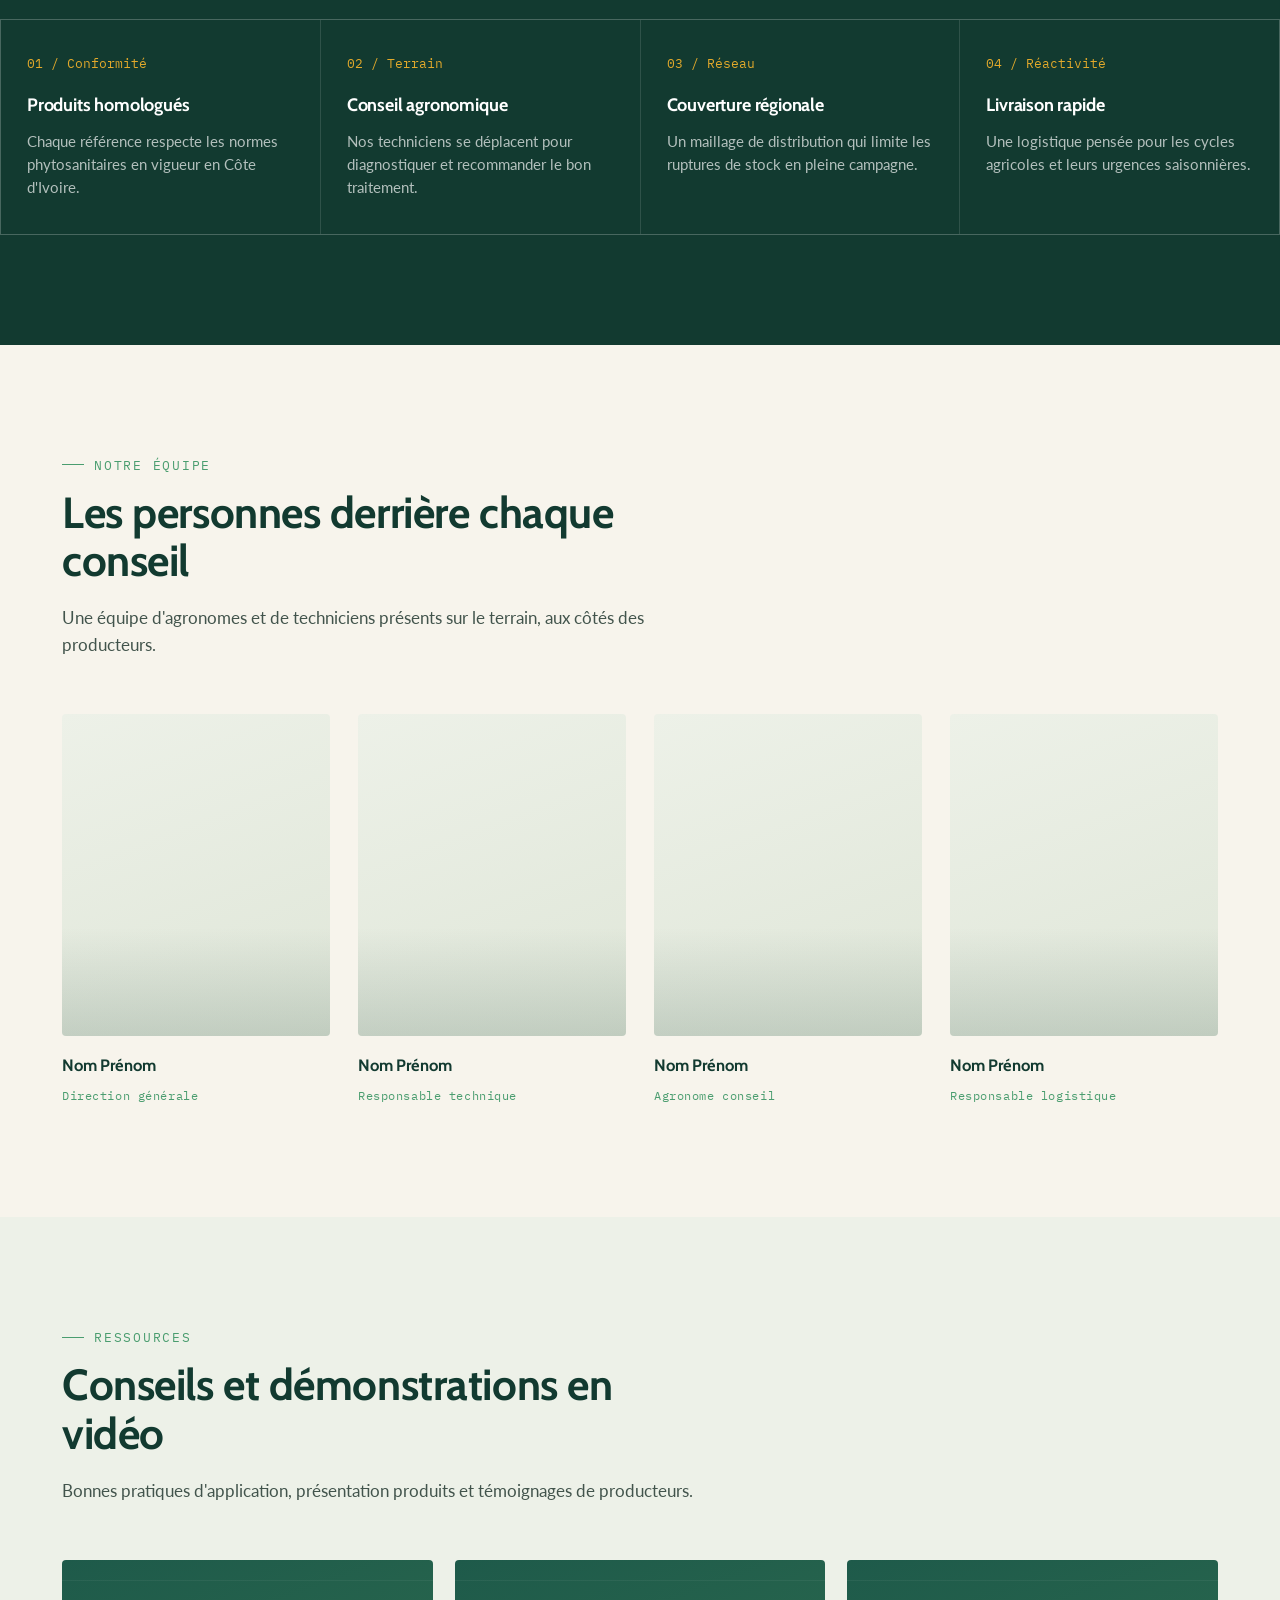
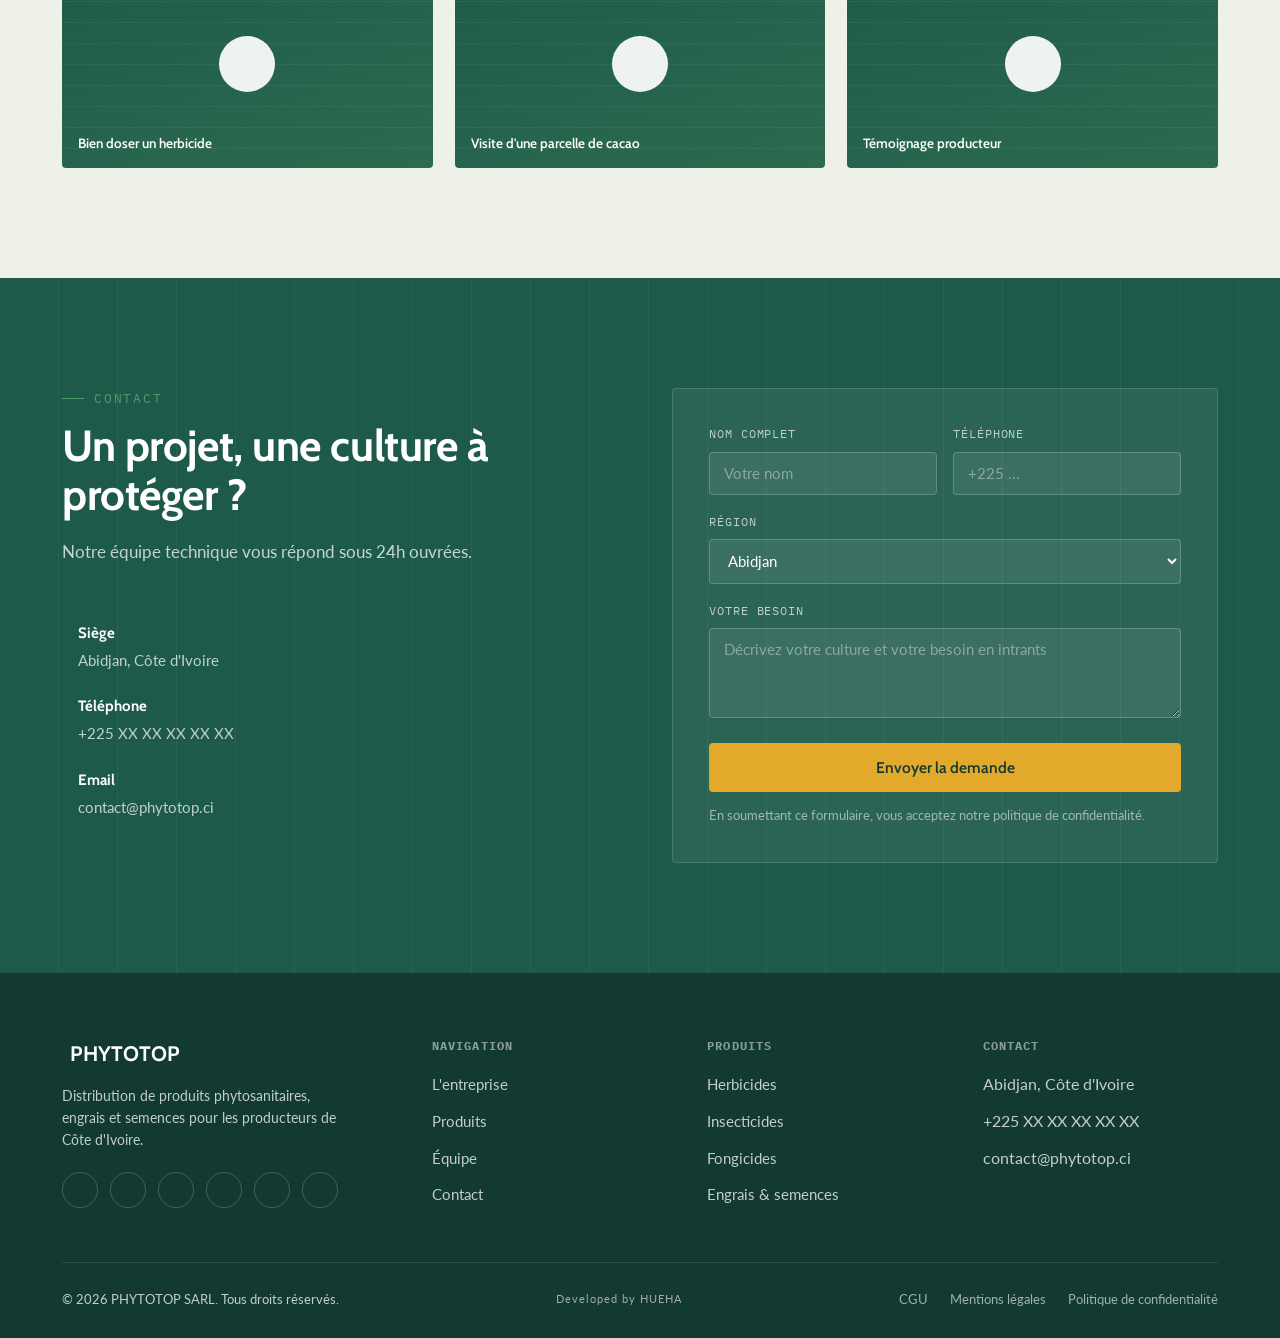
==== commit 28e8818b: "11 juillet 2026" ====
--- a/index.html
+++ b/index.html
@@ -1,1577 +1,374 @@
 <!DOCTYPE html>
 <html lang="fr">
 <head>
-    <meta charset="UTF-8">
-    <meta name="viewport" content="width=device-width, initial-scale=1.0">
-    <title>PHTOTOP - Excellence Agricole</title>
-    <link rel="stylesheet" href="style.css">
-    <link rel="shortcut icon" href="img/Logofav.png" type="image/x-icon">
-    <link rel="stylesheet" href="https://cdnjs.cloudflare.com/ajax/libs/font-awesome/6.5.1/css/all.min.css">
+<meta charset="UTF-8">
+<meta name="viewport" content="width=device-width, initial-scale=1.0">
+<title>PHYTOTOP SARL — Protection et nutrition des cultures</title>
+<meta name="description" content="PHYTOTOP SARL distribue des produits phytosanitaires, engrais et semences de qualité aux producteurs de Côte d'Ivoire.">
+
+<link rel="preconnect" href="https://fonts.googleapis.com">
+<link rel="stylesheet" href="moder.css">
+<link rel="preconnect" href="https://fonts.gstatic.com" crossorigin>
+<link href="https://fonts.googleapis.com/css2?family=Cabin:ital,wght@0,400;0,500;0,600;0,700;1,500&family=Lato:wght@300;400;700;900&family=IBM+Plex+Mono:wght@400;500&display=swap" rel="stylesheet">
+<link rel="styleseet" href="https://cdnjs.cloudflare.com/ajax/libs/font-awesome/6.5.1/css/all.min.css">
+
 </head>
 <body>
-    <div class="hero" id="accueil">
-
-        <div class="video-background">
-        <video autoplay muted loop playsinline poster="https://cdn.pixabay.com/photo/git commit -m ">
-            <source src="video/background_lobdc7.mp4" type="video/mp4">
-        </video>
-        <div class="video-overlay"></div>
-    </div>
-
-        <nav>
-            <div class="logo-container">
-                
-                <div class="brand">
-                    <div class="brand-name">PHYTOTOP</div>
-                    <div class="brand-tagline">Excellence Agricole</div>
-                </div>
-            </div>
-            
-            <button class="hamburger" id="hamburger" aria-label="Menu">
-                <span></span>
-                <span></span>
-                <span></span>
-            </button>
-
-            <ul class="nav-links" id="navLinks">
-                <li><a href="#accueil">Accueil</a></li>
-                <li><a href="#produits">Produits</a></li>
-                <li><a href="#services">Services</a></li>
-                <li><a href="Conctacts.html">Contact</a></li>
-            </ul>
-        </nav>
-
-        <div class="hero-content">
-            <div class="badge">
-                🏆 Leader en Distribution Agro-chimique
-            </div>
-
-            <h1>
-                Cultivez le Succès<br>
-                <span class="highlight">Avec Excellence</span>
-            </h1>
-
-            <p class="subtitle">
-                Solutions agro-chimiques certifiées de qualité supérieure pour maximiser vos rendements <br> et protéger vos cultures
-            </p>
-
-            <div class="cta-buttons">
-                <a href="#produits" class="btn btn-primary">
-                    Découvrir nos produits →
-                </a>
-                <a href="#contact" class="btn btn-secondary">
-                    Nous contacter <i class="fa-solid fa-phone"></i>
-                </a>
-            </div>
- 
+
+<header id="siteHeader">
+  <div class="wrap">
+    <nav>
+      <a href="#top" class="logo"><i class="fa-solid fa-leaf"></i> PHYTOTOP</a>
+      <ul class="nav-links">
+        <li><a href="#about">L'entreprise</a></li>
+        <li><a href="#products">Produits</a></li>
+        <li><a href="#why">Pourquoi nous</a></li>
+        <li><a href="#team">Équipe</a></li>
+        <li><a href="#media">Médias</a></li>
+        <li><a href="#contact">Contact</a></li>
+      </ul>
+      <div class="nav-cta">
+        <a href="#contact" class="btn btn-solid">Demander un devis</a>
+        <button class="burger" id="burger" aria-label="Menu"><span></span><span></span><span></span></button>
+      </div>
+    </nav>
+  </div>
+</header>
+
+<section class="hero" id="top">
+  <div class="hero-media" id="heroMedia">
+    <div class="hero-fallback"></div>
+    <!-- Remplacez la source ci-dessous par votre propre vidéo (survol de champs, traitement, récolte...) -->
+    <video id="heroVideo" autoplay muted loop playsinline poster="">
+      <source src="video/background_lobdc7.mp4" type="video/mp4">
+    </video>
+    <div class="video-overlay"></div>
+    <div class="grain"></div>
+  </div>
+  <div class="hero-content">
+    <div class="wrap">
+      <span class="hero-tag">Distribution phytosanitaire — Côte d'Ivoire</span>
+      <h1>Protéger chaque culture,<br><em>récolte après récolte.</em></h1>
+      <p>PHYTOTOP accompagne producteurs, coopératives et distributeurs avec des solutions phytosanitaires, engrais et semences éprouvés, livrés partout où pousse la prochaine récolte.</p>
+      <div class="hero-actions">
+        <a href="#products" class="btn btn-primary"><i class="fa-solid fa-seedling"></i> Découvrir nos produits</a>
+        <a href="#contact" class="btn btn-outline"><i class="fa-solid fa-phone"></i> Parler à un conseiller</a>
+      </div>
+      <div class="spray-line" id="heroSpray"></div>
+    </div>
+  </div>
+</section>
+
+<section class="stats">
+  <div class="wrap">
+    <div class="stat-item"><div class="stat-num" data-target="15">0+</div><div class="stat-label">Années d'expérience terrain</div></div>
+    <div class="stat-item"><div class="stat-num" data-target="200">0+</div><div class="stat-label">Références produits distribuées</div></div>
+    <div class="stat-item"><div class="stat-num" data-target="12">0</div><div class="stat-label">Régions couvertes en Côte d'Ivoire</div></div>
+    <div class="stat-item"><div class="stat-num" data-target="1000">0+</div><div class="stat-label">Producteurs accompagnés</div></div>
+  </div>
+</section>
+
+<section class="about" id="about">
+  <div class="wrap about-grid">
+    <div class="about-visual">
+      <div class="rows"></div>
+      <div class="badge">Réseau de distribution actif dans 12 régions de Côte d'Ivoire</div>
+    </div>
+    <div class="about-copy">
+      <div class="eyebrow">L'entreprise</div>
+      <h2>Un partenaire agricole de confiance, du champ jusqu'au dépôt.</h2>
+      <p>PHYTOTOP SARL distribue des produits phytosanitaires, engrais et semences sélectionnés pour leur efficacité et leur conformité réglementaire. Notre équipe technique conseille les producteurs sur le choix, le dosage et l'application des traitements, saison après saison.</p>
+      <p>Basés en Côte d'Ivoire, nous travaillons directement avec les coopératives, les distributeurs régionaux et les exploitations agricoles pour garantir une disponibilité constante des intrants, même en pleine campagne.</p>
+      <ul class="about-list">
+        <li><i class="fa-solid fa-check"></i> Produits homologués et conformes aux normes phytosanitaires</li>
+        <li><i class="fa-solid fa-check"></i> Conseil technique sur le terrain par nos agronomes</li>
+        <li><i class="fa-solid fa-check"></i> Logistique et livraison adaptées aux zones de production</li>
+      </ul>
+      <div class="see">
+      <a href="">Voir plus <i class="fa-solid fa-arrow-right"></i></a>
+    </div>
+    </div>
+  </div>
+</section>
+
+<section class="products" id="products">
+  <div class="wrap">
+    <div class="section-head">
+      <div class="eyebrow">Catalogue</div>
+      <h2>Des intrants pour chaque étape de la culture</h2>
+      <p>De la préparation du sol à la protection des récoltes, notre gamme couvre l'ensemble du cycle agricole.</p>
+    </div>
+  </div>
+  <div class="product-grid">
+    <div class="product-card">
+      <div class="product-icon"><i class="fa-solid fa-spray-can-sparkles"></i></div>
+      <h3>Herbicides</h3>
+      <p>Contrôle sélectif et total des adventices pour préserver le rendement des parcelles.</p>
+      <span class="product-tag">Pré et post-levée</span>
+    </div>
+    <div class="product-card">
+      <div class="product-icon"><i class="fa-solid fa-bug-slash"></i></div>
+      <h3>Insecticides</h3>
+      <p>Solutions ciblées contre les ravageurs des cultures vivrières et de rente.</p>
+      <span class="product-tag">Systémique / contact</span>
+    </div>
+    <div class="product-card">
+      <div class="product-icon"><i class="fa-solid fa-virus-slash"></i></div>
+      <h3>Fongicides</h3>
+      <p>Prévention et traitement des maladies fongiques sur cacao, café, hévéa et cultures vivrières.</p>
+      <span class="product-tag">Curatif / préventif</span>
+    </div>
+    <div class="product-card">
+      <div class="product-icon"><i class="fa-solid fa-jar"></i></div>
+      <h3>Engrais</h3>
+      <p>Formules minérales et organo-minérales adaptées aux sols et cultures locales.</p>
+      <span class="product-tag">NPK / foliaire</span>
+    </div>
+  <div class="product-card">
+      <div class="product-icon"><i class="fa-solid fa-wheat-awn"></i></div>
+      <h3>Semences</h3>
+      <p>Variétés sélectionnées à haut rendement, adaptées aux conditions climatiques régionales.</p>
+      <span class="product-tag">Certifiées</span>
+    </div>
+    <div class="product-card">
+      <div class="product-icon"><i class="fa-solid fa-toolbox"></i></div>
+      <h3>Matériel d'application</h3>
+      <p>Pulvérisateurs et équipements de protection pour une application sûre et précise.</p>
+      <span class="product-tag">EPI inclus</span>
+    </div>
+  </div>
+</section>
+
+<section class="why" id="why">
+  <div class="wrap">
+    <div class="section-head">
+      <div class="eyebrow">Pourquoi PHYTOTOP</div>
+      <h2>Ce qui distingue notre accompagnement</h2>
+    </div>
+  </div>
+  <div class="why-grid">
+    <div class="why-card">
+      <div class="num">01 / Conformité</div>
+      <h3>Produits homologués</h3>
+      <p>Chaque référence respecte les normes phytosanitaires en vigueur en Côte d'Ivoire.</p>
+    </div>
+    <div class="why-card">
+      <div class="num">02 / Terrain</div>
+      <h3>Conseil agronomique</h3>
+      <p>Nos techniciens se déplacent pour diagnostiquer et recommander le bon traitement.</p>
+    </div>
+    <div class="why-card">
+      <div class="num">03 / Réseau</div>
+      <h3>Couverture régionale</h3>
+      <p>Un maillage de distribution qui limite les ruptures de stock en pleine campagne.</p>
+    </div>
+    <div class="why-card">
+      <div class="num">04 / Réactivité</div>
+      <h3>Livraison rapide</h3>
+      <p>Une logistique pensée pour les cycles agricoles et leurs urgences saisonnières.</p>
+    </div>
+  </div>
+</section>
+
+<section class="team" id="team">
+  <div class="wrap">
+    <div class="section-head">
+      <div class="eyebrow">Notre équipe</div>
+      <h2>Les personnes derrière chaque conseil</h2>
+      <p>Une équipe d'agronomes et de techniciens présents sur le terrain, aux côtés des producteurs.</p>
+    </div>
+    <div class="team-grid">
+      <div class="team-card">
+        <div class="team-photo"><i class="fa-solid fa-user"></i></div>
+        <h4>Nom Prénom</h4>
+        <span>Direction générale</span>
+      </div>
+      <div class="team-card">
+        <div class="team-photo"><i class="fa-solid fa-user"></i></div>
+        <h4>Nom Prénom</h4>
+        <span>Responsable technique</span>
+      </div>
+      <div class="team-card">
+        <div class="team-photo"><i class="fa-solid fa-user"></i></div>
+        <h4>Nom Prénom</h4>
+        <span>Agronome conseil</span>
+      </div>
+      <div class="team-card">
+        <div class="team-photo"><i class="fa-solid fa-user"></i></div>
+        <h4>Nom Prénom</h4>
+        <span>Responsable logistique</span>
+      </div>
+    </div>
+  </div>
+</section>
+
+<section class="media" id="media">
+  <div class="wrap">
+    <div class="section-head">
+      <div class="eyebrow">Ressources</div>
+      <h2>Conseils et démonstrations en vidéo</h2>
+      <p>Bonnes pratiques d'application, présentation produits et témoignages de producteurs.</p>
+    </div>
+    <div class="media-grid">
+      <a class="media-card" href="#" target="_blank" rel="noopener">
+        <div class="rows"></div>
+        <div class="play"><i class="fa-solid fa-play"></i></div>
+        <div class="caption">Bien doser un herbicide</div>
+      </a>
+      <a class="media-card" href="#" target="_blank" rel="noopener">
+        <div class="rows"></div>
+        <div class="play"><i class="fa-solid fa-play"></i></div>
+        <div class="caption">Visite d'une parcelle de cacao</div>
+      </a>
+      <a class="media-card" href="#" target="_blank" rel="noopener">
+        <div class="rows"></div>
+        <div class="play"><i class="fa-solid fa-play"></i></div>
+        <div class="caption">Témoignage producteur</div>
+      </a>
+    </div>
+  </div>
+</section>
+
+<section class="contact" id="contact">
+  <div class="wrap contact-grid">
+    <div class="contact-info">
+      <div class="section-head">
+        <div class="eyebrow">Contact</div>
+        <h2>Un projet, une culture à protéger ?</h2>
+        <p>Notre équipe technique vous répond sous 24h ouvrées.</p>
+      </div>
+      <div class="contact-detail">
+        <i class="fa-solid fa-location-dot"></i>
+        <div><strong>Siège</strong><span>Abidjan, Côte d'Ivoire</span></div>
+      </div>
+      <div class="contact-detail">
+        <i class="fa-solid fa-phone"></i>
+        <div><strong>Téléphone</strong><span>+225 XX XX XX XX XX</span></div>
+      </div>
+      <div class="contact-detail">
+        <i class="fa-solid fa-envelope"></i>
+        <div><strong>Email</strong><span>contact@phytotop.ci</span></div>
+      </div>
+    </div>
+    <form id="contactForm">
+      <div class="form-row">
+        <div class="field">
+          <label for="fname">Nom complet</label>
+          <input type="text" id="fname" placeholder="Votre nom" required>
         </div>
-
-        <div class="reso-icon">
-            <a href="https://www.instagram.com/Phytotop/?fbclid=IwAR2Imf6x9Ihxkw7Psr3HnwNxqM4I-fXYCiPt5uWM1LKjxr7eu5iU16RdbT4"><i class="fa-brands fa-instagram"></i></a>
-            <a href="https://www.facebook.com/phytotop.sarl"><i class="fa-brands fa-facebook-f"></i></a>
-            <a href="https://wa.me/+2250758949310"><i class="fa-brands fa-whatsapp"></i></a>
-            <a href="https://x.com/LeTopduPhyto"><i class="fa-brands fa-x-twitter"></i></a>
-            <a href="https://www.youtube.com/@phytotop578"><i class="fa-brands fa-youtube"></i></a>
-            <a href="https://www.linkedin.com/company/phytotop/?originalSubdomain=ci"><i class="fa-brands fa-linkedin-in"></i></a>
+        <div class="field">
+          <label for="fphone">Téléphone</label>
+          <input type="tel" id="fphone" placeholder="+225 ..." required>
         </div>
-
-        <div class="scroll-indicator">
-            <i class="fa-solid fa-angles-down"></i>
+      </div>
+      <div class="field">
+        <label for="fregion">Région</label>
+        <select id="fregion">
+          <option>Abidjan</option>
+          <option>Yamoussoukro</option>
+          <option>Bouaké</option>
+          <option>San-Pédro</option>
+          <option>Korhogo</option>
+          <option>Autre</option>
+        </select>
+      </div>
+      <div class="field">
+        <label for="fmessage">Votre besoin</label>
+        <textarea id="fmessage" placeholder="Décrivez votre culture et votre besoin en intrants"></textarea>
+      </div>
+      <button type="submit" class="btn btn-primary" style="width:100%; justify-content:center;">Envoyer la demande</button>
+      <p class="form-note">En soumettant ce formulaire, vous acceptez notre politique de confidentialité.</p>
+    </form>
+  </div>
+</section>
+
+<footer>
+  <div class="wrap">
+    <div class="footer-grid">
+      <div>
+        <div class="footer-logo"><i class="fa-solid fa-leaf"></i> PHYTOTOP</div>
+        <p>Distribution de produits phytosanitaires, engrais et semences pour les producteurs de Côte d'Ivoire.</p>
+        <div class="social-row">
+          <a href="#" aria-label="Facebook"><i class="fa-brands fa-facebook-f"></i></a>
+          <a href="#" aria-label="YouTube"><i class="fa-brands fa-youtube"></i></a>
+          <a href="#" aria-label="LinkedIn"><i class="fa-brands fa-linkedin-in"></i></a>
+          <a href="#" aria-label="WhatsApp"><i class="fa-brands fa-whatsapp"></i></a>
+          <a href="#" aria-label="Instagram"><i class="fa-brands fa-instagram"></i></a>
+          <a href="#" aria-label="X"><i class="fa-brands fa-x-twitter"></i></a>
         </div>
-
-    </div>
-    <section class="stats-section">
-            <div class="stats-container">
-                <div class="stat-card">
-                    <div class="icon-container">
-                        <svg class="icon" viewBox="0 0 24 24">
-                            <path d="M17 21v-2a4 4 0 0 0-4-4H5a4 4 0 0 0-4 4v2"></path>
-                            <circle cx="9" cy="7" r="4"></circle>
-                            <path d="M23 21v-2a4 4 0 0 0-3-3.87"></path>
-                            <path d="M16 3.13a4 4 0 0 1 0 7.75"></path>
-                        </svg>
-                    </div>
-                    <div class="stat-number" data-target="100">0</div>
-                    <div class="stat-label">Clients Satisfaits</div>
-                </div>
-
-                <div class="stat-card">
-                    <div class="icon-container">
-                        <svg class="icon" viewBox="0 0 24 24">
-                            <path d="M22 11.08V12a10 10 0 1 1-5.93-9.14"></path>
-                            <polyline points="22 4 12 14.01 9 11.01"></polyline>
-                        </svg>
-                    </div>
-                    <div class="stat-number" data-target="40">0</div>
-                    <div class="stat-label">Produits Certifiés</div>
-                </div>
-
-                <div class="stat-card">
-                    <div class="icon-container">
-                        <svg class="icon" viewBox="0 0 24 24">
-                            <polygon points="12 2 15.09 8.26 22 9.27 17 14.14 18.18 21.02 12 17.77 5.82 21.02 7 14.14 2 9.27 8.91 8.26 12 2"></polygon>
-                        </svg>
-                    </div>
-                    <div class="stat-number" data-target="15">0</div>
-                    <div class="stat-label">Années d'Expérience</div>
-                </div>
-
-                <div class="stat-card">
-                    <div class="icon-container">
-                        <svg class="icon" viewBox="0 0 24 24">
-                            <rect x="1" y="3" width="15" height="13"></rect>
-                            <polygon points="16 8 20 8 23 11 23 16 16 16 16 8"></polygon>
-                            <circle cx="5.5" cy="18.5" r="2.5"></circle>
-                            <circle cx="18.5" cy="18.5" r="2.5"></circle>
-                        </svg>
-                    </div>
-                    <div class="stat-number" data-target="50">0</div>
-                    <div class="stat-label">Livraisons/Mois</div>
-                </div>
-            </div>
-        </section>
-
-        <section class="carousel-section">
-            <div class="carousel-header">
-                <div class="carousel-tag">✦ NOS PROMOTIONS</div>
-                <h2 class="carousel-title">Découvrez Nos <span class="highlight">Offres</span></h2>
-                <p class="carousel-subtitle">Des produits de qualité supérieure pour booster vos rendements agricoles</p>
-            </div>
-
-        <div class="carousel-container">
-            <!-- Slide counter -->
-            <div class="slide-counter">
-                <span id="currentSlideNum">01</span>
-                <span class="counter-sep">/</span>
-                <span class="counter-total">04</span>
-            </div>
-
-            <div class="carousel-wrapper" id="carouselWrapper">
-                <!-- Slide 1 -->
-                <div class="carousel-slide">
-                    <div class="slide-image-panel" style="background-image: url('https://images.unsplash.com/photo-1625246333195-78d9c38ad449?w=1200');"></div>
-                    <div class="slide-content-panel">
-                        <div class="slide-badge">🌱 NOUVELLE GAMME</div>
-                        <h3 class="slide-title">Engrais NPK<br><span>Premium</span></h3>
-                        <p class="slide-description">Maximisez vos rendements avec notre gamme complète d'engrais certifiés. Formulation équilibrée pour tous types de cultures.</p>
-                        <div class="slide-tags">
-                            <span class="slide-tag">Certifié</span>
-                            <span class="slide-tag">Toutes cultures</span>
-                            <span class="slide-tag">Haute efficacité</span>
-                        </div>
-                        <a href="#produits" class="slide-btn">
-                            Découvrir les produits
-                            <i class="fas fa-arrow-right"></i>
-                        </a>
-                    </div>
-                </div>
-
-                <!-- Slide 2 -->
-                <div class="carousel-slide">
-                    <div class="slide-image-panel" style="background-image: url('https://images.unsplash.com/photo-1574943320219-553eb213f72d?w=1200');"></div>
-                    <div class="slide-content-panel">
-                        <div class="slide-badge">🛡️ PROTECTION OPTIMALE</div>
-                        <h3 class="slide-title">Insecticides<br><span>Efficaces</span></h3>
-                        <p class="slide-description">Protégez vos cultures contre tous les ravageurs. Action rapide et longue durée pour une protection maximale.</p>
-                        <div class="slide-tags">
-                            <span class="slide-tag">Action rapide</span>
-                            <span class="slide-tag">Longue durée</span>
-                            <span class="slide-tag">Protection max</span>
-                        </div>
-                        <a href="#produits" class="slide-btn">
-                            Voir la gamme
-                            <i class="fas fa-arrow-right"></i>
-                        </a>
-                    </div>
-                </div>
-
-                <!-- Slide 3 -->
-                <div class="carousel-slide">
-                    <div class="slide-image-panel" style="background-image: url('https://images.unsplash.com/photo-1592982537447-7440770cbfc9?w=1200');"></div>
-                    <div class="slide-content-panel">
-                        <div class="slide-badge">🚚 LIVRAISON RAPIDE</div>
-                        <h3 class="slide-title">Service<br><span>Premium</span></h3>
-                        <p class="slide-description">Bénéficiez de notre service de livraison express et de l'accompagnement de nos experts agronomes partout en Côte d'Ivoire.</p>
-                        <div class="slide-tags">
-                            <span class="slide-tag">Express</span>
-                            <span class="slide-tag">Experts agronomes</span>
-                            <span class="slide-tag">Côte d'Ivoire</span>
-                        </div>
-                        <a href="#contact" class="slide-btn">
-                            Nous contacter
-                            <i class="fas fa-phone"></i>
-                        </a>
-                    </div>
-                </div>
-
-                <!-- Slide 4 -->
-                <div class="carousel-slide">
-                    <div class="slide-image-panel" style="background-image: url('https://images.unsplash.com/photo-1560493676-04071c5f467b?w=1200');"></div>
-                    <div class="slide-content-panel">
-                        <div class="slide-badge">✅ QUALITÉ GARANTIE</div>
-                        <h3 class="slide-title">Produits<br><span>Certifiés</span></h3>
-                        <p class="slide-description">Tous nos produits sont certifiés et homologués. 15 ans d'expérience au service de l'excellence agricole.</p>
-                        <div class="slide-tags">
-                            <span class="slide-tag">Homologué</span>
-                            <span class="slide-tag">15 ans d'expérience</span>
-                            <span class="slide-tag">Excellence</span>
-                        </div>
-                        <a href="#services" class="slide-btn">
-                            Explorez nos produits
-                            <i class="fas fa-arrow-right"></i>
-                        </a>
-                    </div>
-                </div>
-            </div>
-
-            <!-- Navigation -->
-            <div class="carousel-controls">
-                <button class="carousel-nav carousel-prev" id="prevBtn">
-                    <i class="fas fa-chevron-left"></i>
-                </button>
-                <div class="carousel-progress-bar">
-                    <div class="progress-fill" id="progressFill"></div>
-                </div>
-                <button class="carousel-nav carousel-next" id="nextBtn">
-                    <i class="fas fa-chevron-right"></i>
-                </button>
-            </div>
-
-            <!-- Indicators -->
-            <div class="carousel-indicators" id="indicators"></div>
-        </div>
-        </section>
-
-        <section class="videos-section" id="videos">
-    <div class="header">
-        <div class="header-label">✦ MÉDIAS</div>
-        <h1>Nos Vidéos <span class="highlight">YouTube</span></h1>
-        <p class="header-subtitle">Découvrez nos conseils agricoles, tutoriels et présentations en vidéo</p>
-    </div>
-    <div class="videos-grid">
-        <div class="video-card">
-            <div class="video-responsive">
-                <iframe src="https://www.youtube.com/embed/VIDEO_ID1" title="Présentation PHYTOTOP" frameborder="0" allow="accelerometer; autoplay; clipboard-write; encrypted-media; gyroscope; picture-in-picture; web-share" allowfullscreen></iframe>
-            </div>
-            <h3>Présentation de PHYTOTOP</h3>
-            <p>Découvrez notre engagement pour l'excellence et le rendement agricole depuis 2011.</p>
-        </div>
-
-        <div class="video-card">
-            <div class="video-responsive">
-                <iframe src="https://www.youtube.com/embed/VIDEO_ID2" title="Conseils d'utilisation" frameborder="0" allow="accelerometer; autoplay; clipboard-write; encrypted-media; gyroscope; picture-in-picture; web-share" allowfullscreen></iframe>
-            </div>
-            <h3>Conseils d'utilisation des Produits</h3>
-            <p>Suivez les bonnes pratiques de nos experts agronomes pour maximiser l'efficacité des traitements.</p>
-        </div>
-    </div>
-</section>
-
-    <div class="container" id="produits">
-    <div class="header">
-        <div class="header-label">CATALOGUE</div>
-        <h1>Nos <span class="highlight">Produits</span></h1>
-        <p class="header-subtitle">Sélection rigoureuse de produits de qualité supérieure</p>
-    </div>
-
-    <div class="search-container">
-        <svg class="search-icon" width="20" height="20" viewBox="0 0 24 24" fill="none" stroke="currentColor">
-            <circle cx="11" cy="11" r="8"></circle>
-            <path d="m21 21-4.35-4.35"></path>
-        </svg>
-        <input type="text" class="search-box" id="searchInput" placeholder="Rechercher un produit (ex: engrais, herbicide, NPK...)">
-        <svg class="clear-icon" id="clearSearch" width="20" height="20" viewBox="0 0 24 24" fill="none" stroke="currentColor">
-            <line x1="18" y1="6" x2="6" y2="18"></line>
-            <line x1="6" y1="6" x2="18" y2="18"></line>
-        </svg>
-
-        <div class="suggestions-dropdown" id="suggestionsDropdown"></div>
-    </div>
-
-    <div class="filters">
-        <button class="filter-btn active" data-filter="all">
-            🌱 Tous les produits
-        </button>
-        <button class="filter-btn" data-filter="engrais">
-            🌾 Engrais
-        </button>
-        <button class="filter-btn" data-filter="herbicide">
-            🌿 Herbicides
-        </button>
-        <button class="filter-btn" data-filter="insecticide">
-            🐛 Insecticides
-        </button>
-        <button class="filter-btn" data-filter="fongicide">
-            🍄 Fongicides
-        </button>
-        <button class="filter-btn" data-filter="stimulants-nematicides">
-            💪 Stimulants & Nematicides
-        </button>
-        <button class="filter-btn" data-filter="hygiene-publique">
-            🐀 Hygiene publique
-        </button>
-        <button class="filter-btn" data-filter="appareil">
-            💉 Appareils
-        </button>
-    </div>
-
-    <div class="products-grid" id="productsGrid">
-        
-        <!-- ENGRAIS -->
-        <div class="product-card" data-category="engrais" data-name="KARA VERT">
-            <div class="product-image">
-                <svg viewBox="0 0 100 100">
-                    <path d="M30 70 L50 30 L70 70 Z" stroke-linecap="round" stroke-linejoin="round"/>
-                    <circle cx="50" cy="50" r="25"/>
-                    <rect x="35" y="35" width="30" height="30" rx="5"/>
-                </svg>
-                <div class="product-badge">50kg</div>
-            </div>
-            <div class="product-info">
-                <h3 class="product-title">KARA VERT</h3>
-                <p class="product-description">Engrais pour booster la croissance des jeunes cultures...</p>
-                <div class="product-footer">
-                    <div>
-                        <span class="product-price">25,000</span>
-                        <span class="product-currency">FCFA</span>
-                    </div>
-                    <button class="product-btn">Commander</button>
-                </div>
-            </div>
-        </div>
-
-        <div class="product-card" data-category="engrais" data-name="KARA ROUGE">
-            <div class="product-image">
-                <svg viewBox="0 0 100 100">
-                    <path d="M30 70 L50 30 L70 70 Z" stroke-linecap="round" stroke-linejoin="round"/>
-                    <circle cx="50" cy="50" r="25"/>
-                    <rect x="35" y="35" width="30" height="30" rx="5"/>
-                </svg>
-                <div class="product-badge">50kg</div>
-            </div>
-            <div class="product-info">
-                <h3 class="product-title">KARA ROUGE</h3>
-                <p class="product-description">Augmenter la concentration des sucres dans les fruits...</p>
-                <div class="product-footer">
-                    <div>
-                        <span class="product-price">22,000</span>
-                        <span class="product-currency">FCFA</span>
-                    </div>
-                    <button class="product-btn">Commander</button>
-                </div>
-            </div>
-        </div>
-
-        <div class="product-card" data-category="engrais" data-name="KARA GOLD">
-            <div class="product-image">
-                <svg viewBox="0 0 100 100">
-                    <path d="M30 70 L50 30 L70 70 Z" stroke-linecap="round" stroke-linejoin="round"/>
-                    <circle cx="50" cy="50" r="25"/>
-                    <rect x="35" y="35" width="30" height="30" rx="5"/>
-                </svg>
-                <div class="product-badge">50kg</div>
-            </div>
-            <div class="product-info">
-                <h3 class="product-title">KARA GOLD</h3>
-                <p class="product-description">Engrais NPK pour favoriser la floraison...</p>
-                <div class="product-footer">
-                    <div>
-                        <span class="product-price">25,000</span>
-                        <span class="product-currency">FCFA</span>
-                    </div>
-                    <button class="product-btn">Commander</button>
-                </div>
-            </div>
-        </div>
-
-        <div class="product-card" data-category="engrais" data-name="FOLCROP Ca">
-            <div class="product-image">
-                <svg viewBox="0 0 100 100">
-                    <path d="M30 70 L50 30 L70 70 Z" stroke-linecap="round" stroke-linejoin="round"/>
-                    <circle cx="50" cy="50" r="25"/>
-                    <rect x="35" y="35" width="30" height="30" rx="5"/>
-                </svg>
-                <div class="product-badge">50kg</div>
-            </div>
-            <div class="product-info">
-                <h3 class="product-title">FOLCROP Ca</h3>
-                <p class="product-description">Engrais riche en Calcium...</p>
-                <div class="product-footer">
-                    <div>
-                        <span class="product-price">22,000</span>
-                        <span class="product-currency">FCFA</span>
-                    </div>
-                    <button class="product-btn">Commander</button>
-                </div>
-            </div>
-        </div>
-
-        <!-- HERBICIDES -->
-        <div class="product-card" data-category="herbicide" data-name="DOUO 800 WP & 800 SC">
-            <div class="product-image">
-                <svg viewBox="0 0 100 100">
-                    <path d="M30 70 L50 30 L70 70 Z" stroke-linecap="round" stroke-linejoin="round"/>
-                    <circle cx="50" cy="50" r="25"/>
-                    <rect x="35" y="35" width="30" height="30" rx="5"/>
-                </svg>
-                <div class="product-badge">1L</div>
-            </div>
-            <div class="product-info">
-                <h3 class="product-title">DOUO 800 WP & 800 SC</h3>
-                <p class="product-description">DOUO est un herbicide sélectif destiné au désherbage...</p>
-                <div class="product-footer">
-                    <div>
-                        <span class="product-price">8,500</span>
-                        <span class="product-currency">FCFA</span>
-                    </div>
-                    <button class="product-btn">Commander</button>
-                </div>
-            </div>
-        </div>
-
-        <div class="product-card" data-category="herbicide" data-name="EFIKAX 720 SL">
-            <div class="product-image">
-                <svg viewBox="0 0 100 100">
-                    <path d="M30 70 L50 30 L70 70 Z" stroke-linecap="round" stroke-linejoin="round"/>
-                    <circle cx="50" cy="50" r="25"/>
-                    <rect x="35" y="35" width="30" height="30" rx="5"/>
-                </svg>
-                <div class="product-badge">1L</div>
-            </div>
-            <div class="product-info">
-                <h3 class="product-title">EFIKAX 720 SL</h3>
-                <p class="product-description">EFIKAX 720 SL est un herbicide parfaitement sélectif du riz et du maïs...</p>
-                <div class="product-footer">
-                    <div>
-                        <span class="product-price">6,500</span>
-                        <span class="product-currency">FCFA</span>
-                    </div>
-                    <button class="product-btn">Commander</button>
-                </div>
-            </div>
-        </div>
-
-        <div class="product-card" data-category="herbicide" data-name="PRECIS 108 EC 250 mL">
-            <div class="product-image">
-                <svg viewBox="0 0 100 100">
-                    <path d="M30 70 L50 30 L70 70 Z" stroke-linecap="round" stroke-linejoin="round"/>
-                    <circle cx="50" cy="50" r="25"/>
-                    <rect x="35" y="35" width="30" height="30" rx="5"/>
-                </svg>
-                <div class="product-badge">1L</div>
-            </div>
-            <div class="product-info">
-                <h3 class="product-title">PRECIS 108 EC 250 mL</h3>
-                <p class="product-description">PRECIS 108 EC est un herbicide parfaitement sélectif du cotonnier...</p>
-                <div class="product-footer">
-                    <div>
-                        <span class="product-price">6,500</span>
-                        <span class="product-currency">FCFA</span>
-                    </div>
-                    <button class="product-btn">Commander</button>
-                </div>
-            </div>
-        </div>
-
-        <div class="product-card" data-category="herbicide" data-name="MALOFLA 432 EC 1L">
-            <div class="product-image">
-                <svg viewBox="0 0 100 100">
-                    <path d="M30 70 L50 30 L70 70 Z" stroke-linecap="round" stroke-linejoin="round"/>
-                    <circle cx="50" cy="50" r="25"/>
-                    <rect x="35" y="35" width="30" height="30" rx="5"/>
-                </svg>
-                <div class="product-badge">1L</div>
-            </div>
-            <div class="product-info">
-                <h3 class="product-title">MALOFLA 432 EC 1L</h3>
-                <p class="product-description">MALOFLA est un herbicide systémique sélectif du riz...</p>
-                <div class="product-footer">
-                    <div>
-                        <span class="product-price">6,500</span>
-                        <span class="product-currency">FCFA</span>
-                    </div>
-                    <button class="product-btn">Commander</button>
-                </div>
-            </div>
-        </div>
-
-        <div class="product-card" data-category="herbicide" data-name="MODEL 40 g/L 1L">
-            <div class="product-image">
-                <svg viewBox="0 0 100 100">
-                    <path d="M30 70 L50 30 L70 70 Z" stroke-linecap="round" stroke-linejoin="round"/>
-                    <circle cx="50" cy="50" r="25"/>
-                    <rect x="35" y="35" width="30" height="30" rx="5"/>
-                </svg>
-                <div class="product-badge">1L</div>
-            </div>
-            <div class="product-info">
-                <h3 class="product-title">MODEL 40 g/L 1L</h3>
-                <p class="product-description">MODEL 40 SC est un herbicide parfaitement sélectif du maïs...</p>
-                <div class="product-footer">
-                    <div>
-                        <span class="product-price">6,500</span>
-                        <span class="product-currency">FCFA</span>
-                    </div>
-                    <button class="product-btn">Commander</button>
-                </div>
-            </div>
-        </div>
-
-        <div class="product-card" data-category="herbicide" data-name="TASMAN 480 SL/ 757 SG">
-            <div class="product-image">
-                <svg viewBox="0 0 100 100">
-                    <path d="M30 70 L50 30 L70 70 Z" stroke-linecap="round" stroke-linejoin="round"/>
-                    <circle cx="50" cy="50" r="25"/>
-                    <rect x="35" y="35" width="30" height="30" rx="5"/>
-                </svg>
-                <div class="product-badge">1L</div>
-            </div>
-            <div class="product-info">
-                <h3 class="product-title">TASMAN 480 SL/ 757 SG</h3>
-                <p class="product-description">TASMAN est un herbicide total non sélectif, destiné au désherbage...</p>
-                <div class="product-footer">
-                    <div>
-                        <span class="product-price">6,500</span>
-                        <span class="product-currency">FCFA</span>
-                    </div>
-                    <button class="product-btn">Commander</button>
-                </div>
-            </div>
-        </div>
-
-        <div class="product-card" data-category="herbicide" data-name="TASMAN SUPER 200SL">
-            <div class="product-image">
-                <svg viewBox="0 0 100 100">
-                    <path d="M30 70 L50 30 L70 70 Z" stroke-linecap="round" stroke-linejoin="round"/>
-                    <circle cx="50" cy="50" r="25"/>
-                    <rect x="35" y="35" width="30" height="30" rx="5"/>
-                </svg>
-                <div class="product-badge">1L</div>
-            </div>
-            <div class="product-info">
-                <h3 class="product-title">TASMAN SUPER 200SL</h3>
-                <p class="product-description">TOUTERIN 200 WP est un herbicide, destiné au désherbage...</p>
-                <div class="product-footer">
-                    <div>
-                        <span class="product-price">6,500</span>
-                        <span class="product-currency">FCFA</span>
-                    </div>
-                    <button class="product-btn">Commander</button>
-                </div>
-            </div>
-        </div>
-
-        <div class="product-card" data-category="herbicide" data-name="MALOFLA PLUS 200 0D">
-            <div class="product-image">
-                <svg viewBox="0 0 100 100">
-                    <path d="M30 70 L50 30 L70 70 Z" stroke-linecap="round" stroke-linejoin="round"/>
-                    <circle cx="50" cy="50" r="25"/>
-                    <rect x="35" y="35" width="30" height="30" rx="5"/>
-                </svg>
-                <div class="product-badge">1L</div>
-            </div>
-            <div class="product-info">
-                <h3 class="product-title">MALOFLA PLUS 200 0D</h3>
-                <p class="product-description">MALOFLA PLUS 200 0D est un herbicide pré levée...</p>
-                <div class="product-footer">
-                    <div>
-                        <span class="product-price">6,500</span>
-                        <span class="product-currency">FCFA</span>
-                    </div>
-                    <button class="product-btn">Commander</button>
-                </div>
-            </div>
-        </div>
-
-        <div class="product-card" data-category="herbicide" data-name="TIGAFLA 100 SL">
-            <div class="product-image">
-                <svg viewBox="0 0 100 100">
-                    <path d="M30 70 L50 30 L70 70 Z" stroke-linecap="round" stroke-linejoin="round"/>
-                    <circle cx="50" cy="50" r="25"/>
-                    <rect x="35" y="35" width="30" height="30" rx="5"/>
-                </svg>
-                <div class="product-badge">1L</div>
-            </div>
-            <div class="product-info">
-                <h3 class="product-title">TIGAFLA 100 SL</h3>
-                <p class="product-description">TIGAFLA 100 SL est un herbicide sélectif de l'arachide, haricot, soja, niébé...</p>
-                <div class="product-footer">
-                    <div>
-                        <span class="product-price">6,500</span>
-                        <span class="product-currency">FCFA</span>
-                    </div>
-                    <button class="product-btn">Commander</button>
-                </div>
-            </div>
-        </div>
-
-        <div class="product-card" data-category="herbicide" data-name="COLNOUMAN 400 EC">
-            <div class="product-image">
-                <svg viewBox="0 0 100 100">
-                    <path d="M30 70 L50 30 L70 70 Z" stroke-linecap="round" stroke-linejoin="round"/>
-                    <circle cx="50" cy="50" r="25"/>
-                    <rect x="35" y="35" width="30" height="30" rx="5"/>
-                </svg>
-                <div class="product-badge">1L</div>
-            </div>
-            <div class="product-info">
-                <h3 class="product-title">COLNOUMAN 400 EC</h3>
-                <p class="product-description">COLNOUMAN 400 EC est un herbicide pré-lévée sélectif...</p>
-                <div class="product-footer">
-                    <div>
-                        <span class="product-price">6,500</span>
-                        <span class="product-currency">FCFA</span>
-                    </div>
-                    <button class="product-btn">Commander</button>
-                </div>
-            </div>
-        </div>
-
-        <div class="product-card" data-category="herbicide" data-name="IDEAL 200 WP">
-            <div class="product-image">
-                <svg viewBox="0 0 100 100">
-                    <path d="M30 70 L50 30 L70 70 Z" stroke-linecap="round" stroke-linejoin="round"/>
-                    <circle cx="50" cy="50" r="25"/>
-                    <rect x="35" y="35" width="30" height="30" rx="5"/>
-                </svg>
-                <div class="product-badge">1L</div>
-            </div>
-            <div class="product-info">
-                <h3 class="product-title">IDEAL 200 WP</h3>
-                <p class="product-description">IDEAL 200 WP est un herbicide parfaitement sélectif du riz...</p>
-                <div class="product-footer">
-                    <div>
-                        <span class="product-price">6,500</span>
-                        <span class="product-currency">FCFA</span>
-                    </div>
-                    <button class="product-btn">Commander</button>
-                </div>
-            </div>
-        </div>
-
-        <!-- INSECTICIDES -->
-        <div class="product-card" data-category="insecticide" data-name="CACAOSUPER 40 EC">
-            <div class="product-image">
-                <svg viewBox="0 0 100 100">
-                    <path d="M30 70 L50 30 L70 70 Z" stroke-linecap="round" stroke-linejoin="round"/>
-                    <circle cx="50" cy="50" r="25"/>
-                    <rect x="35" y="35" width="30" height="30" rx="5"/>
-                </svg>
-                <div class="product-badge">1L</div>
-            </div>
-            <div class="product-info">
-                <h3 class="product-title">CACAOSUPER 40 EC</h3>
-                <p class="product-description">CACAOSUPER 40 EC est un puissant insecticide binaire...</p>
-                <div class="product-footer">
-                    <div>
-                        <span class="product-price">12,000</span>
-                        <span class="product-currency">FCFA</span>
-                    </div>
-                    <button class="product-btn">Commander</button>
-                </div>
-            </div>
-        </div>
-
-        <div class="product-card" data-category="insecticide" data-name="REZO 50 EC">
-            <div class="product-image">
-                <svg viewBox="0 0 100 100">
-                    <path d="M30 70 L50 30 L70 70 Z" stroke-linecap="round" stroke-linejoin="round"/>
-                    <circle cx="50" cy="50" r="25"/>
-                    <rect x="35" y="35" width="30" height="30" rx="5"/>
-                </svg>
-                <div class="product-badge">1L</div>
-            </div>
-            <div class="product-info">
-                <h3 class="product-title">REZO 50 EC</h3>
-                <p class="product-description">REZO 50 EC est un insecticide très efficace contre les principaux ravageurs...</p>
-                <div class="product-footer">
-                    <div>
-                        <span class="product-price">12,000</span>
-                        <span class="product-currency">FCFA</span>
-                    </div>
-                    <button class="product-btn">Commander</button>
-                </div>
-            </div>
-        </div>
-
-        <div class="product-card" data-category="insecticide" data-name="VETO 30 EC">
-            <div class="product-image">
-                <svg viewBox="0 0 100 100">
-                    <path d="M30 70 L50 30 L70 70 Z" stroke-linecap="round" stroke-linejoin="round"/>
-                    <circle cx="50" cy="50" r="25"/>
-                    <rect x="35" y="35" width="30" height="30" rx="5"/>
-                </svg>
-                <div class="product-badge">1L</div>
-            </div>
-            <div class="product-info">
-                <h3 class="product-title">VETO 30 EC</h3>
-                <p class="product-description">VETO 30 EC est un insecticide binaire et polyvalent...</p>
-                <div class="product-footer">
-                    <div>
-                        <span class="product-price">12,000</span>
-                        <span class="product-currency">FCFA</span>
-                    </div>
-                    <button class="product-btn">Commander</button>
-                </div>
-            </div>
-        </div>
-
-        <div class="product-card" data-category="insecticide" data-name="TERMIX 50 SC">
-            <div class="product-image">
-                <svg viewBox="0 0 100 100">
-                    <path d="M30 70 L50 30 L70 70 Z" stroke-linecap="round" stroke-linejoin="round"/>
-                    <circle cx="50" cy="50" r="25"/>
-                    <rect x="35" y="35" width="30" height="30" rx="5"/>
-                </svg>
-                <div class="product-badge">1L</div>
-            </div>
-            <div class="product-info">
-                <h3 class="product-title">TERMIX 50 SC</h3>
-                <p class="product-description">TERMIX 50 SC est un insecticide très efficace contre les principaux ravageurs...</p>
-                <div class="product-footer">
-                    <div>
-                        <span class="product-price">12,000</span>
-                        <span class="product-currency">FCFA</span>
-                    </div>
-                    <button class="product-btn">Commander</button>
-                </div>
-            </div>
-        </div>
-
-        <div class="product-card" data-category="insecticide" data-name="PROTEGE BOIS 200 EC">
-            <div class="product-image">
-                <svg viewBox="0 0 100 100">
-                    <path d="M30 70 L50 30 L70 70 Z" stroke-linecap="round" stroke-linejoin="round"/>
-                    <circle cx="50" cy="50" r="25"/>
-                    <rect x="35" y="35" width="30" height="30" rx="5"/>
-                </svg>
-                <div class="product-badge">1L</div>
-            </div>
-            <div class="product-info">
-                <h3 class="product-title">PROTEGE BOIS 200 EC</h3>
-                <p class="product-description">PROTEGE BOIS 200 EC est un insecticide destiné au traitement du bois...</p>
-                <div class="product-footer">
-                    <div>
-                        <span class="product-price">12,000</span>
-                        <span class="product-currency">FCFA</span>
-                    </div>
-                    <button class="product-btn">Commander</button>
-                </div>
-            </div>
-        </div>
-
-        <div class="product-card" data-category="insecticide" data-name="MYSTIK 40 EC">
-            <div class="product-image">
-                <svg viewBox="0 0 100 100">
-                    <path d="M30 70 L50 30 L70 70 Z" stroke-linecap="round" stroke-linejoin="round"/>
-                    <circle cx="50" cy="50" r="25"/>
-                    <rect x="35" y="35" width="30" height="30" rx="5"/>
-                </svg>
-                <div class="product-badge">1L</div>
-            </div>
-            <div class="product-info">
-                <h3 class="product-title">MYSTIK 40 EC</h3>
-                <p class="product-description">MYSTIK 40 EC est un insecticide binaire très efficace contre les principaux ravageurs...</p>
-                <div class="product-footer">
-                    <div>
-                        <span class="product-price">9,500</span>
-                        <span class="product-currency">FCFA</span>
-                    </div>
-                    <button class="product-btn">Commander</button>
-                </div>
-            </div>
-        </div>
-
-        <div class="product-card" data-category="insecticide" data-name="FUMIFOX 560 FT">
-            <div class="product-image">
-                <svg viewBox="0 0 100 100">
-                    <path d="M30 70 L50 30 L70 70 Z" stroke-linecap="round" stroke-linejoin="round"/>
-                    <circle cx="50" cy="50" r="25"/>
-                    <rect x="35" y="35" width="30" height="30" rx="5"/>
-                </svg>
-                <div class="product-badge">1L</div>
-            </div>
-            <div class="product-info">
-                <h3 class="product-title">FUMIFOX 560 FT</h3>
-                <p class="product-description">FUMIFOX 560 FT est un insecticide très efficace destiné aux traitements des insectes...</p>
-                <div class="product-footer">
-                    <div>
-                        <span class="product-price">9,500</span>
-                        <span class="product-currency">FCFA</span>
-                    </div>
-                    <button class="product-btn">Commander</button>
-                </div>
-            </div>
-        </div>
-
-        <!-- FONGICIDES -->
-            <div class="product-card" data-category="fongicide" data-name="BONEUR 250 EC">
-                <div class="product-image">
-                    <svg viewBox="0 0 100 100">
-                        <path d="M30 70 L50 30 L70 70 Z" stroke-linecap="round" stroke-linejoin="round"/>
-                        <circle cx="50" cy="50" r="25"/>
-                        <rect x="35" y="35" width="30" height="30" rx="5"/>
-                    </svg>
-                    <div class="product-badge">1kg</div>
-                </div>
-                <div class="product-info">
-                    <h3 class="product-title">BONEUR 250 EC</h3>
-                    <p class="product-description">BONEUR 250 EC est un fongicide systémique avec une action préventive et curative à la fois...</p>
-                    <div class="product-footer">
-                        <div>
-                            <span class="product-price">7,500</span>
-                            <span class="product-currency">FCFA</span>
-                        </div>
-                        <button class="product-btn">Commander</button>
-                    </div>
-                </div>
-            </div>
-
-            <div class="product-card" data-category="fongicide" data-name="FOMA 10 GR 1Kg">
-                <div class="product-image">
-                    <svg viewBox="0 0 100 100">
-                        <path d="M30 70 L50 30 L70 70 Z" stroke-linecap="round" stroke-linejoin="round"/>
-                        <circle cx="50" cy="50" r="25"/>
-                        <rect x="35" y="35" width="30" height="30" rx="5"/>
-                    </svg>
-                    <div class="product-badge">1kg</div>
-                </div>
-                <div class="product-info">
-                    <h3 class="product-title">FOMA 10 GR 1Kg</h3>
-                    <p class="product-description">FOMA 10 GR est un fongicide systémique avec une action préventive et curative à la fois...</p>
-                    <div class="product-footer">
-                        <div>
-                            <span class="product-price">7,500</span>
-                            <span class="product-currency">FCFA</span>
-                        </div>
-                        <button class="product-btn">Commander</button>
-                    </div>
-                </div>
-            </div>
-
-            <div class="product-card" data-category="fongicide" data-name="MANCOTOP 800 WP">
-                <div class="product-image">
-                    <svg viewBox="0 0 100 100">
-                        <path d="M30 70 L50 30 L70 70 Z" stroke-linecap="round" stroke-linejoin="round"/>
-                        <circle cx="50" cy="50" r="25"/>
-                        <rect x="35" y="35" width="30" height="30" rx="5"/>
-                    </svg>
-                    <div class="product-badge">1kg</div>
-                </div>
-                <div class="product-info">
-                    <h3 class="product-title">MANCOTOP 800 WP</h3>
-                    <p class="product-description">MANCOTOP 800 WP est un fongicide très efficace...</p>
-                    <div class="product-footer">
-                        <div>
-                            <span class="product-price">7,500</span>
-                            <span class="product-currency">FCFA</span>
-                        </div>
-                        <button class="product-btn">Commander</button>
-                    </div>
-                </div>
-            </div>
-
-            <div class="product-card" data-category="fongicide" data-name="DIFEZOL 250 EC">
-                <div class="product-image">
-                    <svg viewBox="0 0 100 100">
-                        <path d="M30 70 L50 30 L70 70 Z" stroke-linecap="round" stroke-linejoin="round"/>
-                        <circle cx="50" cy="50" r="25"/>
-                        <rect x="35" y="35" width="30" height="30" rx="5"/>
-                    </svg>
-                    <div class="product-badge">1L</div>
-                </div>
-                <div class="product-info">
-                    <h3 class="product-title">DIFEZOL 250 EC</h3>
-                    <p class="product-description">DIFEZOLE 250 EC est un fongicide systémique...</p>
-                    <div class="product-footer">
-                        <div>
-                            <span class="product-price">15,000</span>
-                            <span class="product-currency">FCFA</span>
-                        </div>
-                        <button class="product-btn">Commander</button>
-                    </div>
-                </div>
-            </div>
-
-            <div class="product-card" data-category="fongicide" data-name="SECURITY 660 WP">
-                <div class="product-image">
-                    <svg viewBox="0 0 100 100">
-                        <path d="M30 70 L50 30 L70 70 Z" stroke-linecap="round" stroke-linejoin="round"/>
-                        <circle cx="50" cy="50" r="25"/>
-                        <rect x="35" y="35" width="30" height="30" rx="5"/>
-                    </svg>
-                    <div class="product-badge">1L</div>
-                </div>
-                <div class="product-info">
-                    <h3 class="product-title">SECURITY 660 WP</h3>
-                    <p class="product-description">SECURITY 660 WP est un fongicide systémique...</p>
-                    <div class="product-footer">
-                        <div>
-                            <span class="product-price">15,000</span>
-                            <span class="product-currency">FCFA</span>
-                        </div>
-                        <button class="product-btn">Commander</button>
-                    </div>
-                </div>
-            </div>
-
-            <div class="product-card" data-category="fongicide" data-name="BACTER 660 WP">
-                <div class="product-image">
-                    <svg viewBox="0 0 100 100">
-                        <path d="M30 70 L50 30 L70 70 Z" stroke-linecap="round" stroke-linejoin="round"/>
-                        <circle cx="50" cy="50" r="25"/>
-                        <rect x="35" y="35" width="30" height="30" rx="5"/>
-                    </svg>
-                    <div class="product-badge">1L</div>
-                </div>
-                <div class="product-info">
-                    <h3 class="product-title">BACTER 660 WP</h3>
-                    <p class="product-description">BACTER 660 WP est à la fois un fongicide et un bactéricide de contact...</p>
-                    <div class="product-footer">
-                        <div>
-                            <span class="product-price">15,000</span>
-                            <span class="product-currency">FCFA</span>
-                        </div>
-                        <button class="product-btn">Commander</button>
-                    </div>
-                </div>
-            </div>
-
-            <!-- HYGIENE PUBLIQUE -->
-            <div class="product-card" data-category="hygiene-publique" data-name="BLOCK RAT">
-                <div class="product-image">
-                    <svg viewBox="0 0 100 100">
-                        <path d="M30 70 L50 30 L70 70 Z" stroke-linecap="round" stroke-linejoin="round"/>
-                        <circle cx="50" cy="50" r="25"/>
-                        <rect x="35" y="35" width="30" height="30" rx="5"/>
-                    </svg>
-                    <div class="product-badge">1L</div>
-                </div>
-                <div class="product-info">
-                    <h3 class="product-title">BLOCK RAT</h3>
-                    <p class="product-description">BLOC RAT est un puissant raticide qui tue les souris et les rats...</p>
-                    <div class="product-footer">
-                        <div>
-                            <span class="product-price">15,000</span>
-                            <span class="product-currency">FCFA</span>
-                        </div>
-                        <button class="product-btn">Commander</button>
-                    </div>
-                </div>
-            </div>
-
-            <div class="product-card" data-category="hygiene-publique" data-name="VICTOIRE 25 SC">
-                <div class="product-image">
-                    <svg viewBox="0 0 100 100">
-                        <path d="M30 70 L50 30 L70 70 Z" stroke-linecap="round" stroke-linejoin="round"/>
-                        <circle cx="50" cy="50" r="25"/>
-                        <rect x="35" y="35" width="30" height="30" rx="5"/>
-                    </svg>
-                    <div class="product-badge">1L</div>
-                </div>
-                <div class="product-info">
-                    <h3 class="product-title">VICTOIRE 25 SC</h3>
-                    <p class="product-description">VICTOIRE 25 SC est un insecticide avec une action rapide et de longue durée d'efficacité...</p>
-                    <div class="product-footer">
-                        <div>
-                            <span class="product-price">15,000</span>
-                            <span class="product-currency">FCFA</span>
-                        </div>
-                        <button class="product-btn">Commander</button>
-                    </div>
-                </div>
-            </div>
-
-            <div class="product-card" data-category="hygiene-publique" data-name="GEL CAFARD">
-                <div class="product-image">
-                    <svg viewBox="0 0 100 100">
-                        <path d="M30 70 L50 30 L70 70 Z" stroke-linecap="round" stroke-linejoin="round"/>
-                        <circle cx="50" cy="50" r="25"/>
-                        <rect x="35" y="35" width="30" height="30" rx="5"/>
-                    </svg>
-                    <div class="product-badge">1L</div>
-                </div>
-                <div class="product-info">
-                    <h3 class="product-title">GEL CAFARD</h3>
-                    <p class="product-description">Les cafards consomment le gel et meurent dans les heures qui suivent...</p>
-                    <div class="product-footer">
-                        <div>
-                            <span class="product-price">15,000</span>
-                            <span class="product-currency">FCFA</span>
-                        </div>
-                        <button class="product-btn">Commander</button>
-                    </div>
-                </div>
-            </div>
-
-            <div class="product-card" data-category="hygiene-publique" data-name="REMPART 0,5 DP">
-                <div class="product-image">
-                    <svg viewBox="0 0 100 100">
-                        <path d="M30 70 L50 30 L70 70 Z" stroke-linecap="round" stroke-linejoin="round"/>
-                        <circle cx="50" cy="50" r="25"/>
-                        <rect x="35" y="35" width="30" height="30" rx="5"/>
-                    </svg>
-                    <div class="product-badge">1L</div>
-                </div>
-                <div class="product-info">
-                    <h3 class="product-title">REMPART 0,5 DP</h3>
-                    <p class="product-description">REMPART 0.5 DP est une poudre insecticide destiné au traitement extérieur des domiciles...</p>
-                    <div class="product-footer">
-                        <div>
-                            <span class="product-price">15,000</span>
-                            <span class="product-currency">FCFA</span>
-                        </div>
-                        <button class="product-btn">Commander</button>
-                    </div>
-                </div>
-            </div>
-
-            <div class="product-card" data-category="hygiene-publique" data-name="CLEANTEX 100 SC g/L">
-                <div class="product-image">
-                    <svg viewBox="0 0 100 100">
-                        <path d="M30 70 L50 30 L70 70 Z" stroke-linecap="round" stroke-linejoin="round"/>
-                        <circle cx="50" cy="50" r="25"/>
-                        <rect x="35" y="35" width="30" height="30" rx="5"/>
-                    </svg>
-                    <div class="product-badge">1L</div>
-                </div>
-                <div class="product-info">
-                    <h3 class="product-title">CLEANTEX 100 SC g/L</h3>
-                    <p class="product-description">CLEANTEX 100 SC est un insecticide du bétail et animaux domestiques...</p>
-                    <div class="product-footer">
-                        <div>
-                            <span class="product-price">15,000</span>
-                            <span class="product-currency">FCFA</span>
-                        </div>
-                        <button class="product-btn">Commander</button>
-                    </div>
-                </div>
-            </div>
-
-            <div class="product-card" data-category="hygiene-publique" data-name="VICTOIRE 25 EC">
-                <div class="product-image">
-                    <svg viewBox="0 0 100 100">
-                        <path d="M30 70 L50 30 L70 70 Z" stroke-linecap="round" stroke-linejoin="round"/>
-                        <circle cx="50" cy="50" r="25"/>
-                        <rect x="35" y="35" width="30" height="30" rx="5"/>
-                    </svg>
-                    <div class="product-badge">1L</div>
-                </div>
-                <div class="product-info">
-                    <h3 class="product-title">VICTOIRE 25 EC</h3>
-                    <p class="product-description">VICTOIRE 25 EC est un insecticide avec une action rapide et de longue durée d'efficacité...</p>
-                    <div class="product-footer">
-                        <div>
-                            <span class="product-price">15,000</span>
-                            <span class="product-currency">FCFA</span>
-                        </div>
-                        <button class="product-btn">Commander</button>
-                    </div>
-                </div>
-            </div>
-
-            <!-- STIMULANTS ET NEMATICIDES -->
-            <div class="product-card" data-category="stimulants-nematicides" data-name="FURASOL 50 GR">
-                <div class="product-image">
-                    <svg viewBox="0 0 100 100">
-                        <path d="M30 70 L50 30 L70 70 Z" stroke-linecap="round" stroke-linejoin="round"/>
-                        <circle cx="50" cy="50" r="25"/>
-                        <rect x="35" y="35" width="30" height="30" rx="5"/>
-                    </svg>
-                    <div class="product-badge">1L</div>
-                </div>
-                <div class="product-info">
-                    <h3 class="product-title">FURASOL 50 GR</h3>
-                    <p class="product-description">FURASOL 50 GR a une action à la fois nématicide et insecticide...</p>
-                    <div class="product-footer">
-                        <div>
-                            <span class="product-price">15,000</span>
-                            <span class="product-currency">FCFA</span>
-                        </div>
-                        <button class="product-btn">Commander</button>
-                    </div>
-                </div>
-            </div>
-
-            <div class="product-card" data-category="stimulants-nematicides" data-name="LATEX PLUS 5% PA">
-                <div class="product-image">
-                    <svg viewBox="0 0 100 100">
-                        <path d="M30 70 L50 30 L70 70 Z" stroke-linecap="round" stroke-linejoin="round"/>
-                        <circle cx="50" cy="50" r="25"/>
-                        <rect x="35" y="35" width="30" height="30" rx="5"/>
-                    </svg>
-                    <div class="product-badge">1L</div>
-                </div>
-                <div class="product-info">
-                    <h3 class="product-title">LATEX PLUS 5% PA</h3>
-                    <p class="product-description">LATEX PLUS 5% PA est un régulateur de croissance...</p>
-                    <div class="product-footer">
-                        <div>
-                            <span class="product-price">15,000</span>
-                            <span class="product-currency">FCFA</span>
-                        </div>
-                        <button class="product-btn">Commander</button>
-                    </div>
-                </div>
-            </div>
-
-            <div class="product-card" data-category="stimulants-nematicides" data-name="GRAISSE HEVEA 1 Kg">
-                <div class="product-image">
-                    <svg viewBox="0 0 100 100">
-                        <path d="M30 70 L50 30 L70 70 Z" stroke-linecap="round" stroke-linejoin="round"/>
-                        <circle cx="50" cy="50" r="25"/>
-                        <rect x="35" y="35" width="30" height="30" rx="5"/>
-                    </svg>
-                    <div class="product-badge">1L</div>
-                </div>
-                <div class="product-info">
-                    <h3 class="product-title">GRAISSE HEVEA 1 Kg</h3>
-                    <p class="product-description">GRAISSE HEVEA est une graisse cicatrisante et désinfectante...</p>
-                    <div class="product-footer">
-                        <div>
-                            <span class="product-price">15,000</span>
-                            <span class="product-currency">FCFA</span>
-                        </div>
-                        <button class="product-btn">Commander</button>
-                    </div>
-                </div>
-            </div>
-
-            <div class="product-card" data-category="stimulants-nematicides" data-name="LATEX PLUS 2.5% PA">
-                <div class="product-image">
-                    <svg viewBox="0 0 100 100">
-                        <path d="M30 70 L50 30 L70 70 Z" stroke-linecap="round" stroke-linejoin="round"/>
-                        <circle cx="50" cy="50" r="25"/>
-                        <rect x="35" y="35" width="30" height="30" rx="5"/>
-                    </svg>
-                    <div class="product-badge">1L</div>
-                </div>
-                <div class="product-info">
-                    <h3 class="product-title">LATEX PLUS 2.5% PA</h3>
-                    <p class="product-description">LATEX PLUS 2,5% PA est un stimulant hévéa prêt à l'emploi...</p>
-                    <div class="product-footer">
-                        <div>
-                            <span class="product-price">15,000</span>
-                            <span class="product-currency">FCFA</span>
-                        </div>
-                        <button class="product-btn">Commander</button>
-                    </div>
-                </div>
-            </div>
-
-            <!-- APPAREILS -->
-
-            <div class="product-card" data-category="appareil" data-name="ATOMISEUR">
-                <div class="product-image">
-                    <svg viewBox="0 0 100 100">
-                        <path d="M30 70 L50 30 L70 70 Z" stroke-linecap="round" stroke-linejoin="round"/>
-                        <circle cx="50" cy="50" r="25"/>
-                        <rect x="35" y="35" width="30" height="30" rx="5"/>
-                    </svg>
-                    <div class="product-badge">1L</div>
-                </div>
-                <div class="product-info">
-                    <h3 class="product-title">ATOMISEUR</h3>
-                    <p class="product-description">ATOMISEUR est un appareil pour pulvériser les produits chimiques...</p>
-                    <div class="product-footer">
-                        <div>
-                            <span class="product-price">15,000</span>
-                            <span class="product-currency">FCFA</span>
-                        </div>
-                        <button class="product-btn">Commander</button>
-                    </div>
-                </div>
-            </div>
-
-            <div class="product-card" data-category="appareil" data-name="PULVERISATEUR">
-                <div class="product-image">
-                    <svg viewBox="0 0 100 100">
-                        <path d="M30 70 L50 30 L70 70 Z" stroke-linecap="round" stroke-linejoin="round"/>
-                        <circle cx="50" cy="50" r="25"/>
-                        <rect x="35" y="35" width="30" height="30" rx="5"/>
-                    </svg>
-                    <div class="product-badge">1L</div>
-                </div>
-                <div class="product-info">
-                    <h3 class="product-title">PULVERISATEUR</h3>
-                    <p class="product-description">PULVERISATEUR est un appareil pour pulvériser les produits chimiques...</p>
-                    <div class="product-footer">
-                        <div>
-                            <span class="product-price">15,000</span>
-                            <span class="product-currency">FCFA</span>
-                        </div>
-                        <button class="product-btn">Commander</button>
-                    </div>
-                </div>
-            </div>
-
-        </div>
-
-        <div class="no-results" id="noResults">
-            Aucun produit trouvé. Essayez une autre recherche.
-        </div>
-    </div>
-
-    <section class="team-section slide-bottom" id="equipe">
-    <div class="header">
-        <div class="header-label">✦ ORGANISATION</div>
-        <h1>Notre <span class="highlight">Équipe</span></h1>
-        <p class="header-subtitle">Des experts passionnés dévoués à la protection de vos cultures</p>
-    </div>
-
-    <div class="team-filters">
-        <button class="filter-btn active" data-filter="all">Tous</button>
-        <button class="filter-btn" data-filter="direction">Direction</button>
-        <button class="filter-btn" data-filter="technique">Technique</button>
-        <button class="filter-btn" data-filter="commercial">Commercial</button>
-    </div>
-
-    <div class="team-grid">
-        <div class="team-card" data-category="direction">
-            <div class="team-member-img">
-                <i class="fa-solid fa-user-tie member-placeholder-icon"></i>
-            </div>
-            <h3>Nom du Dirigeant</h3>
-            <p class="team-role">Directeur Général</p>
-        </div>
-        
-        <div class="team-card" data-category="technique">
-            <div class="team-member-img">
-                <i class="fa-solid fa-user-gear member-placeholder-icon"></i>
-            </div>
-            <h3>Nom de l'Agronome</h3>
-            <p class="team-role">Expert Agronome</p>
-        </div>
-
-        <div class="team-card" data-category="commercial">
-            <div class="team-member-img">
-                <i class="fa-solid fa-user-large member-placeholder-icon"></i>
-            </div>
-            <h3>Nom du Commercial</h3>
-            <p class="team-role">Responsable Clientèle</p>
-        </div>
-    </div>
-</section>
-
-    <section class="contact-section" id="contact">
-        <div class="contact-header">
-            <h1>Contactez-nous</h1>
-            <p>Notre équipe est à votre écoute</p>
-        </div>
-
-        <div class="contact-container">
-            <div class="info-card">
-                <h2 class="card-title">Informations</h2>
-                
-                <div class="info-item">
-                    <div class="info-icon">
-                        <svg viewBox="0 0 24 24">
-                            <path d="M22 16.92v3a2 2 0 0 1-2.18 2 19.79 19.79 0 0 1-8.63-3.07 19.5 19.5 0 0 1-6-6 19.79 19.79 0 0 1-3.07-8.67A2 2 0 0 1 4.11 2h3a2 2 0 0 1 2 1.72 12.84 12.84 0 0 0 .7 2.81 2 2 0 0 1-.45 2.11L8.09 9.91a16 16 0 0 0 6 6l1.27-1.27a2 2 0 0 1 2.11-.45 12.84 12.84 0 0 0 2.81.7A2 2 0 0 1 22 16.92z"></path>
-                        </svg>
-                    </div>
-                    <div class="info-content">
-                        <h3>Téléphone</h3>
-                        <p><a href="tel:+225XXXXXXXXXX">(+225) 27 22 49 26 93 <br>
-                                                        (+225) 07 58 94 93 10 <br>
-                                                        (+225) 27 22 49 22 83</a></p>
-                    </div>
-                </div>
-
-                <div class="info-item">
-                    <div class="info-icon">
-                        <svg viewBox="0 0 24 24">
-                            <path d="M4 4h16c1.1 0 2 .9 2 2v12c0 1.1-.9 2-2 2H4c-1.1 0-2-.9-2-2V6c0-1.1.9-2 2-2z"></path>
-                            <polyline points="22,6 12,13 2,6"></polyline>
-                        </svg>
-                    </div>
-                    <div class="info-content">
-                        <h3>Email</h3>
-                        <p><a href="mailto:phytotop@phytotop.net">phytotop@phytotop.net</a></p>
-                    </div>
-                </div>
-
-                <div class="info-item">
-                    <div class="info-icon">
-                        <svg viewBox="0 0 24 24">
-                            <path d="M21 10c0 7-9 13-9 13s-9-6-9-13a9 9 0 0 1 18 0z"></path>
-                            <circle cx="12" cy="10" r="3"></circle>
-                        </svg>
-                    </div>
-                    <div class="info-content">
-                        <h3>Adresse</h3>
-                        <p>Côte d'Ivoire - Riviera Palmeraie Cocody - Rond Point ADO</p>
-                    </div>
-                </div>
-
-                <div class="map-container">
-                    <iframe src="https://www.google.com/maps/embed?pb=!1m18!1m12!1m3!1d3972.2713279331438!2d-3.968627426385886!3d5.375535194603363!2m3!1f0!2f0!3f0!3m2!1i1024!2i768!4f13.1!3m3!1m2!1s0xfc1ecca200c2861%3A0xfeba1bcb352967ca!2sPHYTOTOP!5e0!3m2!1sfr!2sci!4v1769121040052!5m2!1sfr!2sci" allowfullscreen="" loading="lazy" referrerpolicy="no-referrer-when-downgrade"></iframe>
-                </div>
-            </div>
-
-            <div class="form-card">
-                <h2 class="card-title">Envoyez un message</h2>
-                
-                <form id="contactForm">
-                    <div class="form-group">
-                        <input 
-                            type="text" 
-                            class="form-input" 
-                            id="name"
-                            placeholder="Votre nom"
-                            required
-                        >
-                    </div>
-
-                    <div class="form-group">
-                        <input 
-                            type="tel" 
-                            class="form-input" 
-                            id="phone"
-                            placeholder="Votre numéro de téléphone"
-                            required
-                        >
-                    </div>
-
-                    <div class="form-group">
-                        <input 
-                            type="email" 
-                            class="form-input" 
-                            id="email"
-                            placeholder="Votre email (optionnel)"
-                        >
-                    </div>
-
-                    <div class="form-group">
-                        <textarea 
-                            class="form-textarea" 
-                            id="message"
-                            placeholder="Votre message"
-                            required
-                        ></textarea>
-                    </div>
-
-                    <button type="submit" class="submit-btn" id="submitBtn">
-                        Envoyer
-                    </button>
-
-                    <div class="success-message" id="successMessage">
-                        ✓ Message envoyé avec succès ! Nous vous répondrons dans les plus brefs délais.
-                    </div>
-                </form>
-            </div>
-        </div>
-    </section>
-
-    <div class="partners-section">
-        <div class="section-header">
-            <div class="section-tag">NOS PARTENAIRES</div>
-            <h2 class="section-title">Ils nous font <span class="highlight">Confiance</span></h2>
-            <p class="section-subtitle">Partenaires de confiance pour des solutions agricoles de qualité</p>
-        </div>
-
-        <div class="carousel-container">
-            <div class="carousel-track">
-                <!-- Logo 1 -->
-                <div class="logo-item">
-                    <img src="img/partenaire1.png" alt="">
-                </div>
-
-                <!-- Logo 2 -->
-                <div class="logo-item">
-                    <img src="img/partenaire2.png" alt="">
-                </div>
-
-                <!-- Logo 3 -->
-                <div class="logo-item">
-                    <img src="img/partenaire3.png" alt="">
-                </div>
-
-                <!-- Logo 4 -->
-                <div class="logo-item">
-                    <img src="img/partenaire4.png" alt="">
-                </div>
-
-                <!-- Logo 5 -->
-                <div class="logo-item">
-                    <img src="img/partenaire5.png" alt="">
-                </div>
-
-                <!-- Logo 6 -->
-                <div class="logo-item">
-                    <img src="img/partenaire6.png" alt="">
-                </div>
-
-                <!-- Logo 7 -->
-                <div class="logo-item">
-                    <img src="img/partenaire7.png" alt="">
-                </div>
-
-                <!-- Logo 8 -->
-                <div class="logo-item">
-                    <img src="img/partenaire8.png" alt="">
-                </div>
-
-                <!-- Logo 9 -->
-                <div class="logo-item">
-                    <img src="img/partenaire9.png" alt="">
-                </div>
-
-                <!-- Logo 10 -->
-                <div class="logo-item">
-                    <img src="img/partenaire10.png" alt="">
-                </div>
-
-                <!-- Logo 11 -->
-                <div class="logo-item">
-                    <img src="img/partenaire11.png" alt="">
-                </div>
-
-                <!-- Logo 12 -->
-                <div class="logo-item">
-                    <img src="img/partenaire12.png" alt="">
-                </div>
-
-                <!-- Logo 13 -->
-                <div class="logo-item">
-                    <img src="img/partenaire13.png" alt="">
-                </div>
-
-                <!-- Duplication pour effet infini -->
-                <div class="logo-item">
-                    <img src="img/partenaire13.png" alt="">
-                </div>
-
-                <div class="logo-item">
-                    <img src="img/partenaire12.png" alt="">
-                </div>
-
-                <div class="logo-item">
-                    <img src="img/partenaire11.png" alt="">
-                </div>
-
-                <div class="logo-item">
-                    <img src="img/partenaire10.png" alt="">
-                </div>
-
-                <div class="logo-item">
-                    <img src="img/partenaire9.png" alt="">
-                </div>
-
-                <div class="logo-item">
-                    <img src="img/partenaire8.png" alt="">
-                </div>
-
-                <div class="logo-item">
-                    <img src="img/partenaire7.png" alt="">
-                </div>
-
-                <div class="logo-item">
-                    <img src="img/partenaire6.png" alt="">
-                </div>
-                <div class="logo-item">
-                    <img src="img/partenaire5.png" alt="">
-                </div>
-                <div class="logo-item">
-                    <img src="img/partenaire4.png" alt="">
-                </div>
-                <div class="logo-item">
-                    <img src="img/partenaire3.png" alt="">
-                </div>
-                <div class="logo-item">
-                    <img src="img/partenaire2.png" alt="">
-                </div>
-                <div class="logo-item">
-                    <img src="img/partenaire1.png" alt="">
-                </div>
-            </div>
-        </div>
-
-    </div>
-
-    <!-- Modal Produit -->
-<div class="product-modal" id="productModal">
-    <div class="modal-overlay" id="modalOverlay"></div>
-    <div class="modal-content">
-        <button class="modal-close" id="modalClose">
-            <svg viewBox="0 0 24 24" width="24" height="24">
-                <line x1="18" y1="6" x2="6" y2="18"></line>
-                <line x1="6" y1="6" x2="18" y2="18"></line>
-            </svg>
-        </button>
-        
-        <div class="modal-body">
-            <div class="modal-image-section">
-                <div class="modal-product-image" id="modalProductImage">
-                    <svg viewBox="0 0 100 100">
-                        <path d="M30 70 L50 30 L70 70 Z" stroke-linecap="round" stroke-linejoin="round"/>
-                        <circle cx="50" cy="50" r="25"/>
-                        <rect x="35" y="35" width="30" height="30" rx="5"/>
-                    </svg>
-                </div>
-                <div class="modal-badge" id="modalBadge">50kg</div>
-            </div>
-            
-            <div class="modal-info-section">
-                <h2 class="modal-title" id="modalTitle">NPK 15-15-15</h2>
-                <p class="modal-category" id="modalCategory">Engrais</p>
-                
-                <div class="modal-price-container">
-                    <span class="modal-price" id="modalPrice">25,000</span>
-                    <span class="modal-currency">FCFA</span>
-                </div>
-
-                <div class="modal-actions">
-                    <button class="modal-order-btn" id="modalOrderBtn">
-                        <svg viewBox="0 0 24 24" width="20" height="20">
-                            <path d="M22 16.92v3a2 2 0 0 1-2.18 2 19.79 19.79 0 0 1-8.63-3.07 19.5 19.5 0 0 1-6-6 19.79 19.79 0 0 1-3.07-8.67A2 2 0 0 1 4.11 2h3a2 2 0 0 1 2 1.72 12.84 12.84 0 0 0 .7 2.81 2 2 0 0 1-.45 2.11L8.09 9.91a16 16 0 0 0 6 6l1.27-1.27a2 2 0 0 1 2.11-.45 12.84 12.84 0 0 0 2.81.7A2 2 0 0 1 22 16.92z"></path>
-                        </svg>
-                        Commander maintenant
-                    </button>
-                </div>
-                
-                <div class="modal-description">
-                    <h3>Description</h3>
-                    <p id="modalDescription">Engrais complet équilibré pour tous types de cultures</p>
-                </div>
-                
-                <div class="modal-details">
-                    <h3>Caractéristiques</h3>
-                    <ul id="modalFeatures">
-                        <li>✓ Certifié et homologué</li>
-                        <li>✓ Qualité supérieure</li>
-                        <li>✓ Livraison rapide disponible</li>
-                        <li>✓ Conseils techniques inclus</li>
-                    </ul>
-                </div>
-                
-            </div>
-        </div>
-    </div>
+      </div>
+      <div class="footer-col">
+        <h5>Navigation</h5>
+        <ul>
+          <li><a href="#about">L'entreprise</a></li>
+          <li><a href="#products">Produits</a></li>
+          <li><a href="#team">Équipe</a></li>
+          <li><a href="#contact">Contact</a></li>
+        </ul>
+      </div>
+      <div class="footer-col">
+        <h5>Produits</h5>
+        <ul>
+          <li><a href="#products">Herbicides</a></li>
+          <li><a href="#products">Insecticides</a></li>
+          <li><a href="#products">Fongicides</a></li>
+          <li><a href="#products">Engrais &amp; semences</a></li>
+        </ul>
+      </div>
+      <div class="footer-col">
+        <h5>Contact</h5>
+        <ul>
+          <li>Abidjan, Côte d'Ivoire</li>
+          <li>+225 XX XX XX XX XX</li>
+          <li>contact@phytotop.ci</li>
+        </ul>
+      </div>
+    </div>
+    <div class="footer-bottom">
+      <span>© <span id="year"></span> PHYTOTOP SARL. Tous droits réservés.</span>
+      <a class="dev" href="">Developed by HUEHA</a>
+      <div class="legal-links">
+        <button data-modal="cgu">CGU</button>
+        <button data-modal="mentions">Mentions légales</button>
+        <button data-modal="confidentialite">Politique de confidentialité</button>
+      </div>
+    </div>
+  </div>
+</footer>
+
+<!-- Modals -->
+<div class="modal-overlay" id="modal-cgu">
+  <div class="modal">
+    <button class="modal-close" data-close>&times;</button>
+    <h3>Conditions Générales d'Utilisation</h3>
+    <p>L'utilisation du site PHYTOTOP SARL implique l'acceptation pleine et entière des présentes conditions générales d'utilisation. Ces conditions sont susceptibles d'être modifiées à tout moment, les utilisateurs sont invités à les consulter régulièrement.</p>
+    <p>Le contenu de ce site (textes, images, logos) est la propriété de PHYTOTOP SARL, sauf mention contraire, et ne peut être reproduit sans autorisation préalable.</p>
+    <p>PHYTOTOP SARL s'efforce de fournir des informations aussi précises que possible, mais ne pourra être tenue responsable des omissions ou inexactitudes présentes sur le site.</p>
+  </div>
 </div>
 
-    <footer class="footer">
-    <div class="footer-content">
-        <div class="footer-brand">
-            <div class="footer-logo">
-                <img src="img/Logo.png" alt="">
-            </div>
-        </div>
-        
-        <p class="footer-tagline">Excellence Agricole depuis 2011</p>
-        
-        <div class="footer-legal-links" style="margin: 15px 0; display: flex; justify-content: center; gap: 20px; flex-wrap: wrap;">
-            <a href="mention.html" style="color: rgba(255,255,255,0.7); text-decoration: none; font-size: 0.9rem; font-weight: 400;">Mentions Légales</a>
-            <a href="cgu.html" style="color: rgba(255,255,255,0.7); text-decoration: none; font-size: 0.9rem; font-weight: 400;">CGU</a>
-            <a href="politique.html" style="color: rgba(255,255,255,0.7); text-decoration: none; font-size: 0.9rem; font-weight: 400;">Politique de Confidentialité</a>
-        
-        </div>
-
-        <div class="footer-divider"></div>
-        <p class="footer-copyright">© 2026 PHYTOTOP. Tous droits réservés. Developped by HUEHA.</p>
-    </div>
-</footer>
-
-    <script src="script.js"></script>
+<div class="modal-overlay" id="modal-mentions">
+  <div class="modal">
+    <button class="modal-close" data-close>&times;</button>
+    <h3>Mentions légales</h3>
+    <p><strong>Éditeur du site :</strong> PHYTOTOP SARL, société de distribution de produits phytosanitaires, immatriculée en Côte d'Ivoire.</p>
+    <p><strong>Siège social :</strong> Abidjan, Côte d'Ivoire</p>
+    <p><strong>Directeur de la publication :</strong> Direction générale de PHYTOTOP SARL</p>
+    <p><strong>Hébergement :</strong> à compléter avec les coordonnées de votre hébergeur.</p>
+  </div>
+</div>
+
+<div class="modal-overlay" id="modal-confidentialite">
+  <div class="modal">
+    <button class="modal-close" data-close>&times;</button>
+    <h3>Politique de confidentialité</h3>
+    <p>PHYTOTOP SARL collecte uniquement les données nécessaires au traitement de vos demandes (nom, téléphone, région, message) via le formulaire de contact.</p>
+    <p>Ces données ne sont ni vendues ni cédées à des tiers, et sont conservées le temps nécessaire au traitement de votre demande.</p>
+    <p>Conformément à la réglementation en vigueur, vous disposez d'un droit d'accès, de rectification et de suppression de vos données. Pour l'exercer, contactez-nous à l'adresse indiquée dans nos coordonnées.</p>
+  </div>
+</div>
 
 </body>
+
+<script src="mod.js"></script>
 </html>
--- a/moder.css
+++ b/moder.css
@@ -0,0 +1,315 @@
+:root{
+    --forest:#1e5a4a;
+    --forest-dark:#123a30;
+    --leaf:#4a9d6f;
+    --harvest:#e2a92b;
+    --soil:#6b4a2f;
+    --cream:#f7f4ec;
+    --mist:#edf1e8;
+    --ink:#16241f;
+    --ink-soft:#42544c;
+    --line: rgba(22,36,31,0.12);
+    --radius: 4px;
+    --maxw: 1220px;
+  }
+  *{box-sizing:border-box; margin:0; padding:0;}
+  html{scroll-behavior:smooth;}
+  body{
+    font-family:'Lato', sans-serif;
+    color:var(--ink);
+    line-height:1.6;
+    overflow-x:hidden;
+  }
+  img{max-width:100%; display:block;}
+  a{color:inherit; text-decoration:none;}
+  ul{list-style:none;}
+  .wrap{max-width:var(--maxw); margin:0 auto; padding:0 32px;}
+  h1,h2,h3,h4{font-family:'Cabin', sans-serif; font-weight:700; letter-spacing:-0.01em; color:var(--forest-dark);}
+  .eyebrow{
+    font-family:'IBM Plex Mono', monospace;
+    font-size:12.5px;
+    letter-spacing:0.14em;
+    text-transform:uppercase;
+    color:var(--leaf);
+    display:flex; align-items:center; gap:10px;
+    margin-bottom:14px;
+  }
+  .eyebrow::before{content:''; width:22px; height:1px; background:var(--leaf);}
+
+  .see{color: var(--harvest);margin-top: 40px; font-size: 0.9rem; letter-spacing: 4px; font-family: 'IBM Plex Mono';}
+  .see a:hover{color: var(--leaf); }
+
+  .seemore{color: var(--harvest);margin-top: 0px; font-size: 0.4rem; letter-spacing: 2px; font-family: 'IBM Plex Mono';}
+  .see a:hover{color: var(--leaf); }
+
+  .btn{
+    display:inline-flex; align-items:center; gap:10px;
+    font-family:'Cabin', sans-serif; font-weight:600; font-size:15.5px;
+    padding:14px 26px; border-radius:var(--radius);
+    border:1.5px solid transparent; cursor:pointer;
+    transition:transform .25s ease, box-shadow .25s ease, background .25s ease, color .25s ease;
+  }
+  .btn-primary{background:var(--harvest); color:var(--forest-dark);}
+  .btn-primary:hover{transform:translateY(-2px); box-shadow:0 10px 24px rgba(226,169,43,0.35);}
+  .btn-outline{border-color:rgba(255,255,255,0.55); color:#fff;}
+  .btn-outline:hover{background:rgba(255,255,255,0.12); transform:translateY(-2px);}
+  .btn-solid{background-color: transparent; color:#fff; border-color:rgba(255,255,255,0.55);}
+  .btn-solid:hover{background:rgba(255,255,255,0.12); transform:translateY(-2px);}
+ 
+  /* signature spray-line */
+  .spray-line{
+    position:relative; height:2px; width:100%;
+    background:repeating-linear-gradient(90deg, var(--leaf) 0 10px, transparent 10px 20px);
+    opacity:0.5;
+  }
+  .spray-line.draw{ animation:sprayDraw 3s ease forwards; }
+  @keyframes sprayDraw{
+    from{clip-path:inset(0 100% 0 0);}
+    to{clip-path:inset(0 0 0 0);}
+  }
+ 
+  /* NAV */
+  header{
+    position:fixed; top:0; left:0; right:0; z-index:100;
+    padding:22px 0; transition:background .35s ease, padding .35s ease, box-shadow .35s ease;
+  }
+  header.scrolled{background:rgba(247,244,236,0.92); backdrop-filter:blur(10px); padding:14px 0; box-shadow:0 1px 0 var(--line);}
+  nav{display:flex; align-items:center; justify-content:space-between;}
+  .logo{font-family:'Cabin', sans-serif; font-weight:700; font-size:22px; color:#fff; display:flex; align-items:center; gap:10px; transition:color .35s ease;}
+  header.scrolled .logo{color:var(--forest-dark);}
+  .logo i{color:var(--harvest);}
+  .nav-links{display:flex; gap:34px; align-items:center;}
+  .nav-links a{font-family:'Cabin', sans-serif; font-weight:500; font-size:15px; color:rgba(255,255,255,0.9); position:relative; transition:color .35s ease;}
+  header.scrolled .nav-links a{color:var(--ink-soft);}
+  header.scrolled .btn-solid{color: #fff; background-color: var(--forest-dark); border-color: transparent;}
+  header.scrolled .btn-solid:hover{color: var(--harvest); background-color:transparent; border-color: var(--harvest);}
+  .nav-links a::after{content:''; position:absolute; left:0; bottom:-6px; width:0; height:2px; background:var(--harvest); transition:width .25s ease;}
+  .nav-links a:hover{color:var(--harvest);}
+  .nav-links a:hover::after{width:100%; color:var(--harvest);}
+  .nav-cta{display:flex; gap:14px; align-items:center;}
+  .burger{display:none; flex-direction:column; gap:5px; cursor:pointer; background:none; border:none;}
+  .burger span{width:24px; height:2px; background:#fff; transition:background .35s ease;}
+  header.scrolled .burger span{background:var(--forest-dark);}
+ 
+  /* HERO */
+  .hero{
+    position:relative; min-height:100vh; height:auto;
+    display:flex; align-items:flex-end;
+    overflow:hidden; color:#fff;
+  }
+  .hero-media{position:absolute; inset:0; z-index:0;}
+  .hero-media video{
+    position:absolute; inset:0; width:100%; height:100%; object-fit:cover;
+    opacity:0; transition:opacity 1.4s ease;
+  }
+  .hero-media video.loaded{opacity:1;}
+  .hero-fallback{
+    position:absolute; inset:0;
+    background:
+      radial-gradient(circle at 20% 20%, rgba(74,157,111,0.35), transparent 55%),
+      linear-gradient(120deg, #10352c, #1e5a4a 45%, #2c6b4f 70%, #123a30);
+    background-size:220% 220%;
+    animation:driftField 22s ease-in-out infinite;
+  }
+  @keyframes driftField{
+    0%{background-position:0% 30%;}
+    50%{background-position:100% 70%;}
+    100%{background-position:0% 30%;}
+  }
+  .hero-media::after{
+    content:''; position:absolute; inset:0;
+    background:linear-gradient(180deg, rgba(10,20,17,0.35) 0%, rgba(10,20,17,0.25) 40%, rgba(10,20,17,0.85) 100%);
+    z-index:1;
+  }
+
+  .video-overlay {position: absolute; top: 0; left: 0; width: 100%; height: 100%; background: linear-gradient(135deg, #1e5a4a63 0%, #2d7a5f52 100%); z-index: 1;}
+
+  .grain{position:absolute; inset:0; z-index:2; opacity:0.05; mix-blend-mode:overlay; pointer-events:none;
+    background-image:url("data:image/svg+xml,%3Csvg xmlns='http://www.w3.org/2000/svg' width='120' height='120'%3E%3Cfilter id='n'%3E%3CfeTurbulence type='fractalNoise' baseFrequency='0.9' numOctaves='2' stitchTiles='stitch'/%3E%3C/filter%3E%3Crect width='100%25' height='100%25' filter='url(%23n)'/%3E%3C/svg%3E");
+  }
+  .hero-content{position:relative; z-index:3; width:100%; margin-top:10px; padding-bottom:5px;}
+  .hero-content .wrap{max-width:var(--maxw);}
+  .hero-tag{font-family:'IBM Plex Mono', monospace; font-size:12.5px; letter-spacing:0.16em; text-transform:uppercase; color:var(--harvest); margin-bottom:20px; display:block;}
+  .hero h1{
+    color:#fff; font-size:clamp(38px, 5.0vw, 74px); line-height:1.04; max-width:820px; margin-bottom:22px;
+    font-weight:700;
+  }
+  .hero h1 em{font-style:italic; color:var(--harvest); font-weight:500;}
+  .hero p{font-size:18px; color:rgba(255,255,255,0.82); max-width:500px; margin-bottom:34px; font-weight:300;}
+  .hero-actions{display:flex; gap:16px; flex-wrap:wrap; margin-bottom:44px;}
+  .hero .spray-line{max-width:520px; background:repeating-linear-gradient(90deg, var(--harvest) 0 10px, transparent 10px 22px); opacity:0.6;}
+  
+  /* STAT STRIP */
+  .stats{background:var(--forest-dark); color:#fff; padding:36px 0;}
+  .stats .wrap{display:grid; grid-template-columns:repeat(4,1fr); gap:24px;}
+  .stat-item{border-left:1px solid rgba(255,255,255,0.15); padding-left:22px;}
+  .stat-item:first-child{border-left:none; padding-left:0;}
+  .stat-num{font-family:'Cabin', sans-serif; font-weight:700; font-size:34px; color:var(--harvest);}
+  .stat-label{font-size:13px; color:rgba(255,255,255,0.7); margin-top:4px;}
+ 
+  section{padding:110px 0;}
+  .section-head{max-width:640px; margin-bottom:56px;}
+  .section-head h2{font-size:clamp(30px,3.4vw,44px); line-height:1.12; margin-bottom:18px;}
+  .section-head p{color:var(--ink-soft); font-size:17px;}
+ 
+  /* ABOUT */
+  .about{background:var(--cream);}
+  .about-grid{display:grid; grid-template-columns:0.9fr 1.1fr; gap:64px; align-items:center;}
+  .about-visual{
+    position:relative; aspect-ratio:4/5; border-radius:var(--radius); overflow:hidden;
+    background:linear-gradient(160deg, var(--forest), var(--leaf));
+  }
+  .about-visual .rows{position:absolute; inset:0; opacity:0.5;
+    background-image:repeating-linear-gradient(180deg, transparent 0 26px, rgba(255,255,255,0.18) 26px 28px);
+  }
+  .about-visual .badge{
+    position:absolute; left:20px; bottom:20px; background:rgba(16,20,17,0.55); backdrop-filter:blur(6px);
+    color:#fff; padding:14px 18px; border-radius:var(--radius); font-family:'IBM Plex Mono', monospace; font-size:12px;
+    letter-spacing:0.08em; max-width:220px;
+  }
+  .about-copy p{color:var(--ink-soft); margin-bottom:18px; font-size:16.5px;}
+  .about-list{margin-top:28px; display:flex; flex-direction:column; gap:14px;}
+  .about-list li{display:flex; gap:14px; align-items:flex-start; font-size:15.5px; color:var(--ink);}
+  .about-list i{color:var(--leaf); margin-top:4px;}
+ 
+  /* PRODUCTS */
+  .products{background:var(--mist);}
+  .product-grid{display:grid; grid-template-columns:repeat(3,1fr); gap:2px; background:var(--line); border:1px solid var(--line);}
+  .product-card{
+    background:var(--cream); padding:38px 30px; transition:background .3s ease, transform .3s ease;
+    position:relative;
+  }
+  .product-card:hover{background:#fff; transform:translateY(-4px); box-shadow:0 18px 40px rgba(20,40,32,0.08);}
+  .product-icon{
+    width:52px; height:52px; border-radius:50%; background:rgba(74,157,111,0.12);
+    display:flex; align-items:center; justify-content:center; color:var(--forest); font-size:20px; margin-bottom:20px;
+  }
+  .product-card h3{font-size:19px; margin-bottom:10px;}
+  .product-card p{color:var(--ink-soft); font-size:14.5px; margin-bottom:16px;}
+  .product-tag{font-family:'IBM Plex Mono', monospace; font-size:11px; letter-spacing:0.1em; text-transform:uppercase; color:var(--soil);}
+ 
+  /* WHY US */
+  .why{background:var(--forest-dark); color:#fff;}
+  .why .section-head h2{color:#fff;}
+  .why .section-head p{color:rgba(255,255,255,0.7);}
+  .why-grid{display:grid; grid-template-columns:repeat(4,1fr); gap:1px; background:rgba(255,255,255,0.12); border:1px solid rgba(255,255,255,0.12);}
+  .why-card{background:var(--forest-dark); padding:34px 26px;}
+  .why-card .num{font-family:'IBM Plex Mono', monospace; color:var(--harvest); font-size:13px; margin-bottom:16px;}
+  .why-card h3{color:#fff; font-size:18px; margin-bottom:10px;}
+  .why-card p{color:rgba(255,255,255,0.68); font-size:14.5px;}
+ 
+  /* TEAM */
+  .team{background:var(--cream);}
+  .team-grid{display:grid; grid-template-columns:repeat(4,1fr); gap:28px;}
+  .team-card{text-align:left;}
+  .team-photo{
+    aspect-ratio:3/3.6; border-radius:var(--radius); overflow:hidden; margin-bottom:16px;
+    background:linear-gradient(160deg, var(--mist), #dfe6d8);
+    display:flex; align-items:center; justify-content:center; color:var(--leaf); font-size:38px;
+    position:relative;
+  }
+  .team-photo::after{content:''; position:absolute; left:0; right:0; bottom:0; height:34%;
+    background:linear-gradient(180deg, transparent, rgba(18,58,48,0.15));}
+  .team-card h4{font-size:16.5px; margin-bottom:3px;}
+  .team-card span{font-family:'IBM Plex Mono', monospace; font-size:11.5px; color:var(--leaf); letter-spacing:0.05em;}
+ 
+  /* MEDIA / VIDEO GRID */
+  .media{background:var(--mist);}
+  .media-grid{display:grid; grid-template-columns:repeat(3,1fr); gap:22px;}
+  .media-card{
+    position:relative; aspect-ratio:16/9; border-radius:var(--radius); overflow:hidden; cursor:pointer;
+    background:linear-gradient(160deg, var(--forest), #2c6b4f);
+  }
+  .media-card .rows{position:absolute; inset:0; opacity:0.35;
+    background-image:repeating-linear-gradient(180deg, transparent 0 20px, rgba(255,255,255,0.15) 20px 21px);}
+  .media-card .play{
+    position:absolute; inset:0; display:flex; align-items:center; justify-content:center;
+  }
+  .media-card .play i{
+    width:56px; height:56px; border-radius:50%; background:rgba(255,255,255,0.92); color:var(--forest-dark);
+    display:flex; align-items:center; justify-content:center; font-size:18px; transition:transform .25s ease;
+  }
+  .media-card:hover .play i{transform:scale(1.1);}
+  .media-card .caption{position:absolute; left:16px; bottom:14px; color:#fff; font-size:13.5px; font-family:'Cabin',sans-serif; font-weight:600;}
+ 
+  /* CONTACT */
+  .contact{background:var(--forest); color:#fff; position:relative; overflow:hidden;}
+  .contact::before{content:''; position:absolute; inset:0; background-image:repeating-linear-gradient(90deg, transparent 0 58px, rgba(255,255,255,0.05) 58px 59px); pointer-events:none;}
+  .contact-grid{display:grid; grid-template-columns:1fr 1fr; gap:64px; position:relative; z-index:1;}
+  .contact-info .section-head h2{color:#fff;}
+  .contact-info .section-head p{color:rgba(255,255,255,0.75);}
+  .contact-detail{display:flex; gap:16px; align-items:flex-start; margin-bottom:22px;}
+  .contact-detail i{color:var(--harvest); font-size:17px; margin-top:3px;}
+  .contact-detail strong{display:block; font-family:'Cabin',sans-serif; font-size:15px; margin-bottom:2px;}
+  .contact-detail span{color:rgba(255,255,255,0.72); font-size:14.5px;}
+  form{background:rgba(255,255,255,0.06); border:1px solid rgba(255,255,255,0.14); border-radius:var(--radius); padding:36px;}
+  .field{margin-bottom:18px;}
+  .field label{display:block; font-family:'IBM Plex Mono', monospace; font-size:11.5px; letter-spacing:0.08em; text-transform:uppercase; color:rgba(255,255,255,0.7); margin-bottom:8px;}
+  .field input, .field select, .field textarea{
+    width:100%; padding:12px 14px; background:rgba(255,255,255,0.08); border:1px solid rgba(255,255,255,0.2);
+    border-radius:var(--radius); color:#fff; font-family:'Lato',sans-serif; font-size:14.5px;
+  }
+  .field textarea{resize:vertical; min-height:90px;}
+  .field input::placeholder, .field textarea::placeholder{color:rgba(255,255,255,0.4);}
+  .field input:focus, .field select:focus, .field textarea:focus{outline:2px solid var(--harvest); outline-offset:1px;}
+  .form-row{display:grid; grid-template-columns:1fr 1fr; gap:16px;}
+  .form-note{font-size:12.5px; color:rgba(255,255,255,0.55); margin-top:14px;}
+ 
+  /* FOOTER */
+  footer{background:var(--forest-dark); color:rgba(255,255,255,0.75); padding:64px 0 28px;}
+  .footer-grid{display:grid; grid-template-columns:1.4fr 1fr 1fr 1fr; gap:40px; padding-bottom:44px; border-bottom:1px solid rgba(255,255,255,0.1);}
+  .footer-logo{font-family:'Cabin',sans-serif; font-weight:700; font-size:21px; color:#fff; margin-bottom:14px; display:flex; align-items:center; gap:8px;}
+  .footer-logo i{color:var(--harvest);}
+  .footer-grid p{font-size:14px; max-width:280px; margin-bottom:20px;}
+  .social-row{display:flex; gap:12px;}
+  .social-row a{width:36px; height:36px; border-radius:50%; border:1px solid rgba(255,255,255,0.2); display:flex; align-items:center; justify-content:center; transition:background .25s ease, border-color .25s ease;}
+  .social-row a:hover{background:var(--harvest); border-color:var(--harvest); color:var(--forest-dark);}
+  .footer-col h5{font-family:'IBM Plex Mono', monospace; font-size:11.5px; letter-spacing:0.1em; text-transform:uppercase; color:rgba(255,255,255,0.5); margin-bottom:16px;}
+  .footer-col ul li{margin-bottom:11px;}
+  .footer-col a{font-size:14.5px; transition:color .2s ease;}
+  .footer-col a:hover{color:var(--harvest);}
+  .footer-bottom{display:flex; justify-content:space-between; align-items:center; padding-top:26px; font-size:13px; flex-wrap:wrap; gap:12px;}
+  .legal-links{display:flex; gap:22px;}
+  .legal-links button{background:none; border:none; color:rgba(255,255,255,0.6); font-size:13px; cursor:pointer; font-family:'Lato',sans-serif;}
+  .legal-links button:hover{color:var(--harvest);}
+ 
+  /* MODALS */
+  .modal-overlay{
+    position:fixed; inset:0; background:rgba(10,18,15,0.7); backdrop-filter:blur(4px);
+    display:none; align-items:center; justify-content:center; z-index:1000; padding:24px;
+  }
+  .modal-overlay.open{display:flex;}
+  .modal{
+    background:var(--cream); max-width:640px; width:100%; max-height:80vh; overflow-y:auto;
+    border-radius:var(--radius); padding:40px; position:relative;
+  }
+  .modal h3{margin-bottom:18px; color:var(--forest-dark);}
+  .modal p, .modal li{color:var(--ink-soft); font-size:14.5px; margin-bottom:12px;}
+  .modal-close{
+    position:absolute; top:18px; right:18px; background:none; border:none; font-size:20px; cursor:pointer; color:var(--ink-soft);
+  }
+  .dev{color: rgba(199, 199, 199, 0.806); font-size: 11px; letter-spacing: 1px;}
+  .dev:hover{color: var(--harvest);}
+ 
+  /* RESPONSIVE */
+  @media (max-width: 980px){
+    .about-grid, .contact-grid{grid-template-columns:1fr;}
+    .product-grid{grid-template-columns:repeat(2,1fr);}
+    .why-grid{grid-template-columns:repeat(2,1fr);}
+    .team-grid{grid-template-columns:repeat(2,1fr);}
+    .media-grid{grid-template-columns:repeat(2,1fr);}
+    .stats .wrap{grid-template-columns:repeat(2,1fr); row-gap:24px;}
+    .footer-grid{grid-template-columns:1fr 1fr; row-gap:32px;}
+  }
+  @media (max-width: 720px){
+    .nav-links, .nav-cta .btn-solid{display:none;}
+    .burger{display:flex;}
+    .product-grid, .why-grid, .team-grid, .media-grid{grid-template-columns:1fr;}
+    .form-row{grid-template-columns:1fr;}
+    .footer-grid{grid-template-columns:1fr;}
+    section{padding:70px 0;}
+    .hero p{max-width:100%;}
+  }
+  @media (prefers-reduced-motion: reduce){
+    *{animation:none !important; transition:none !important;}
+  }
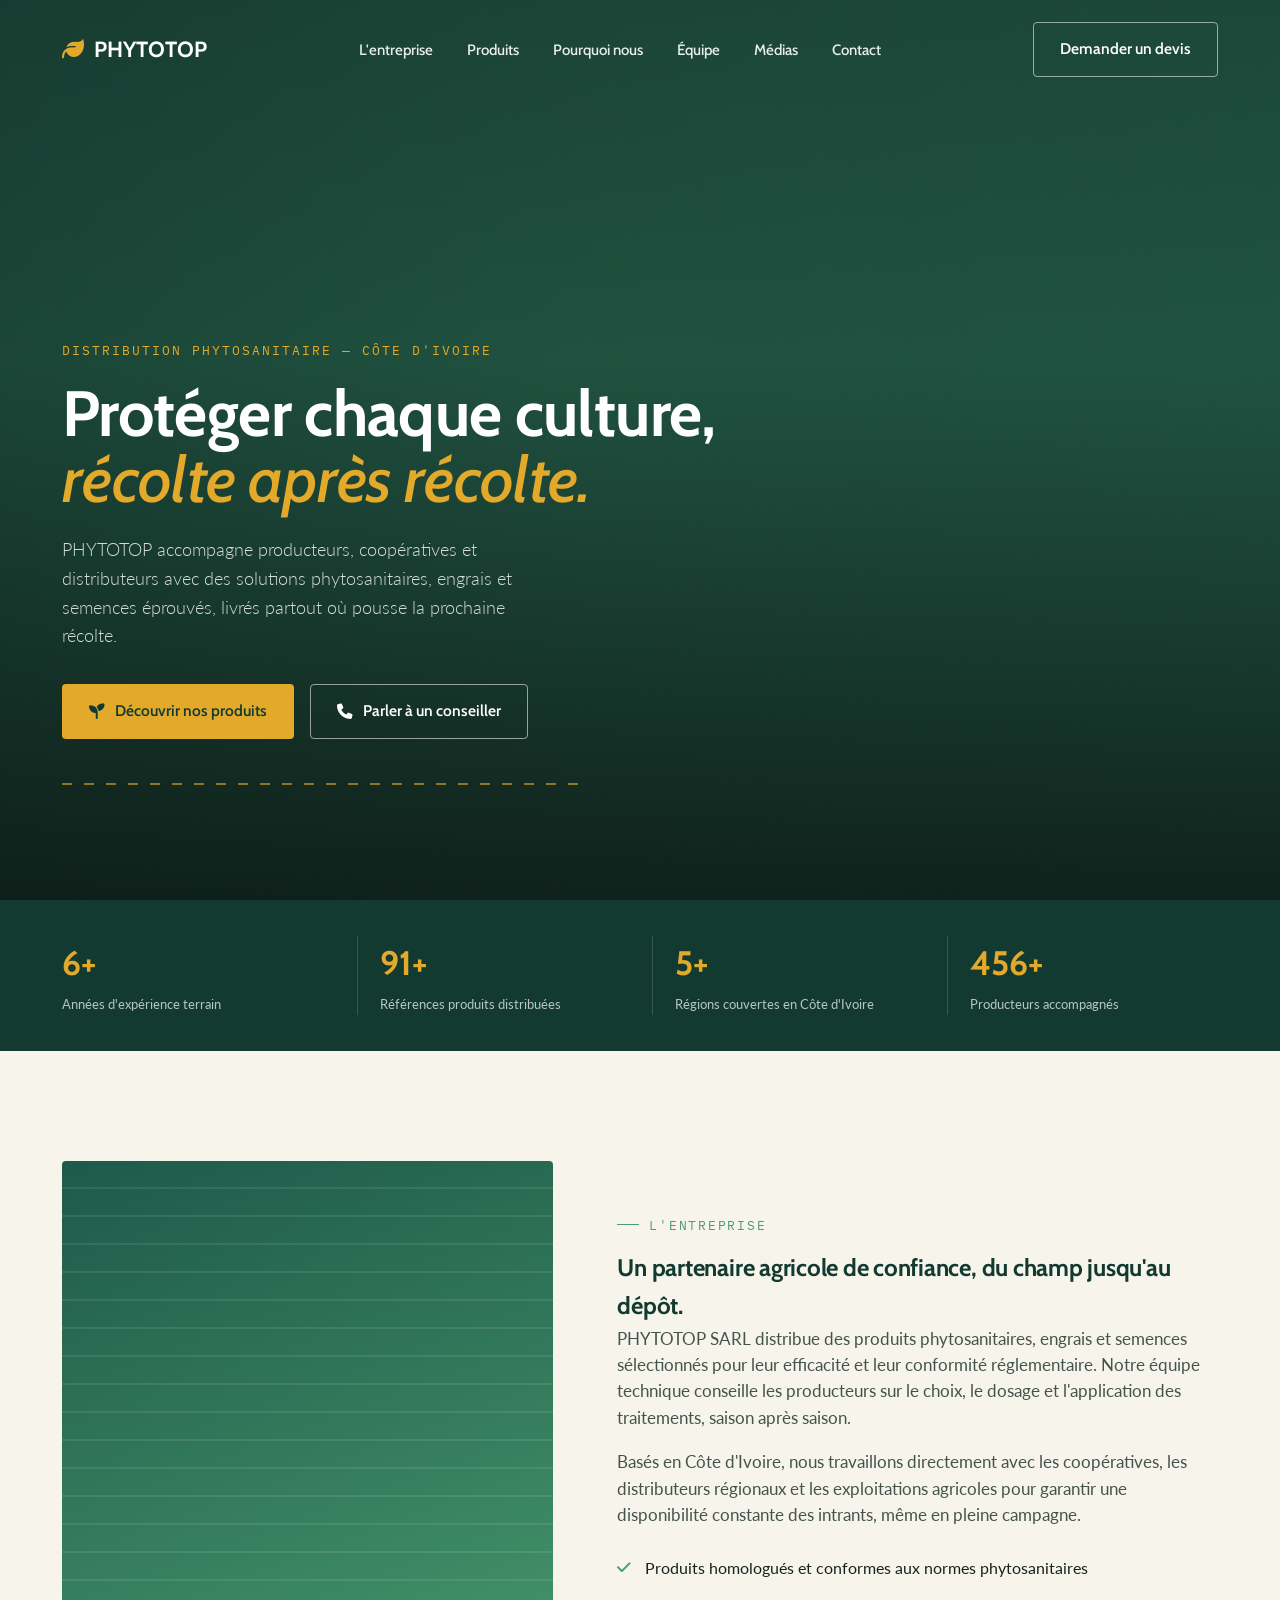
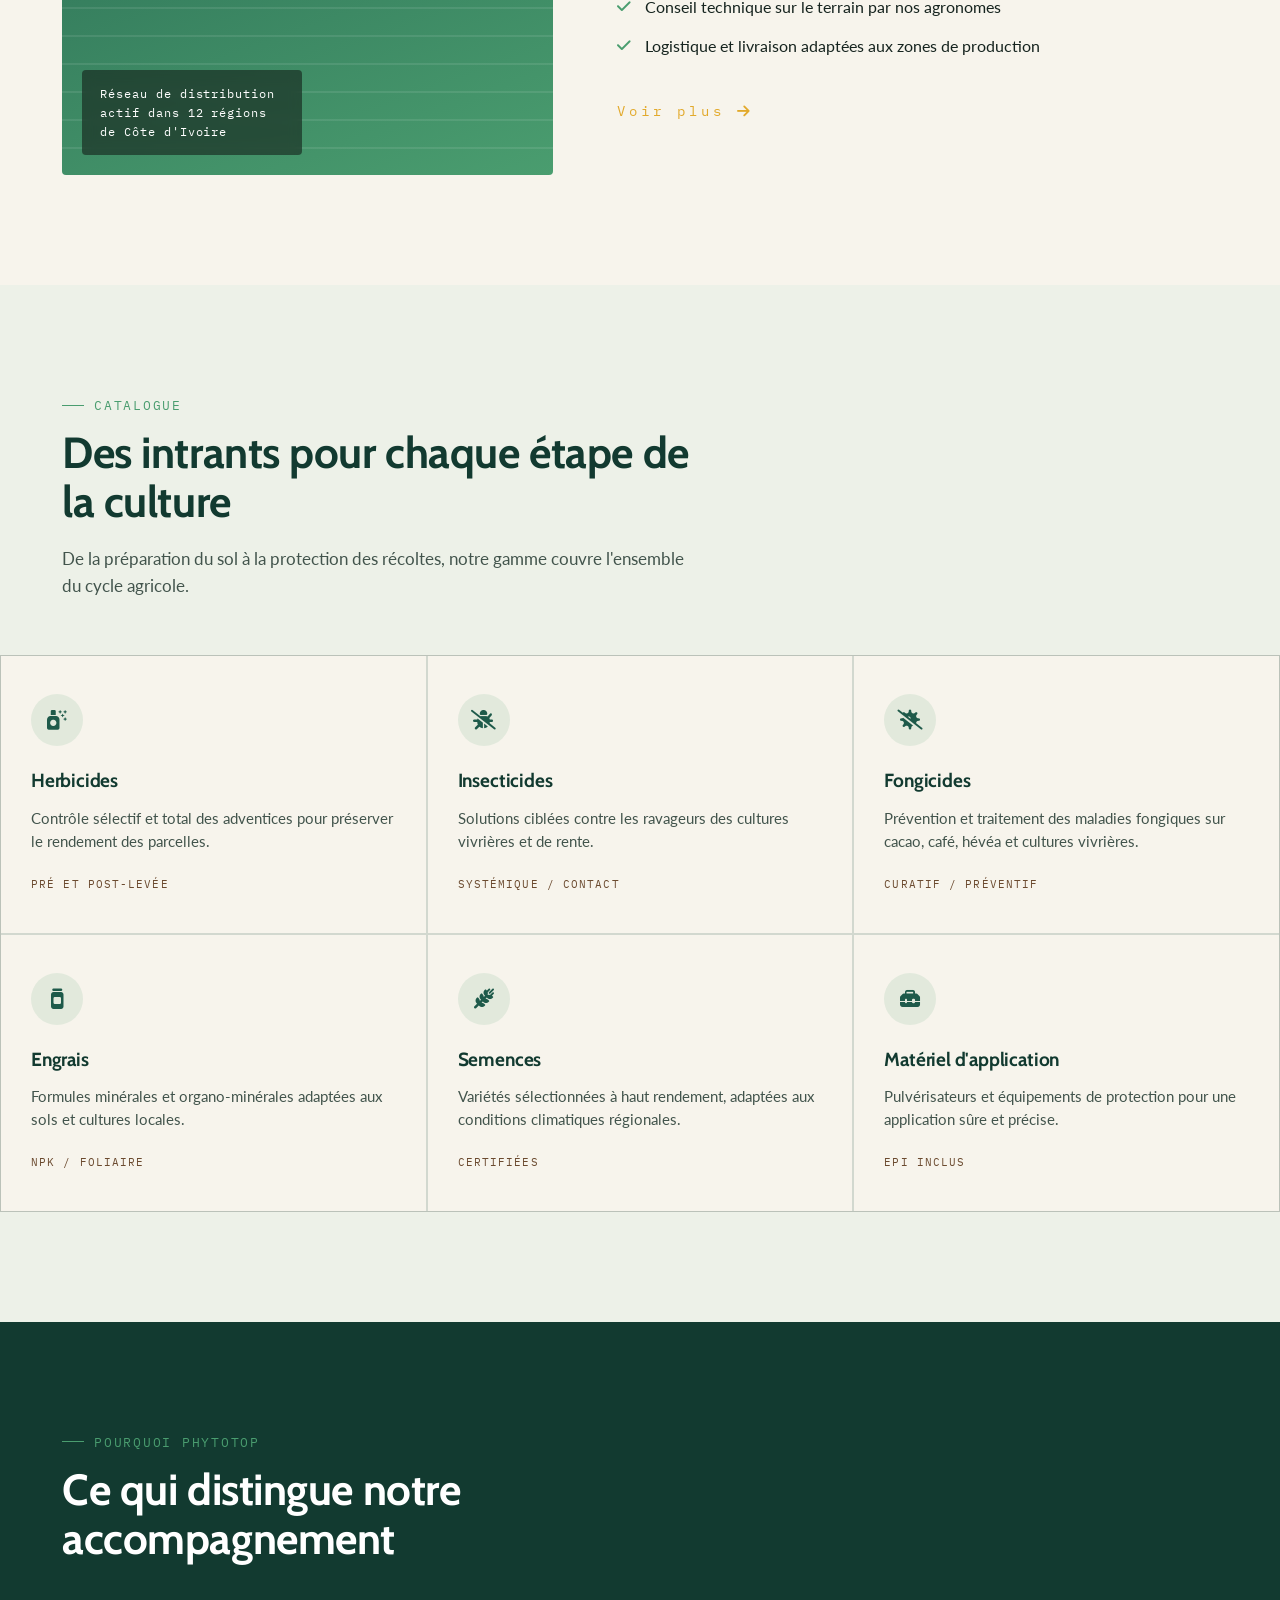
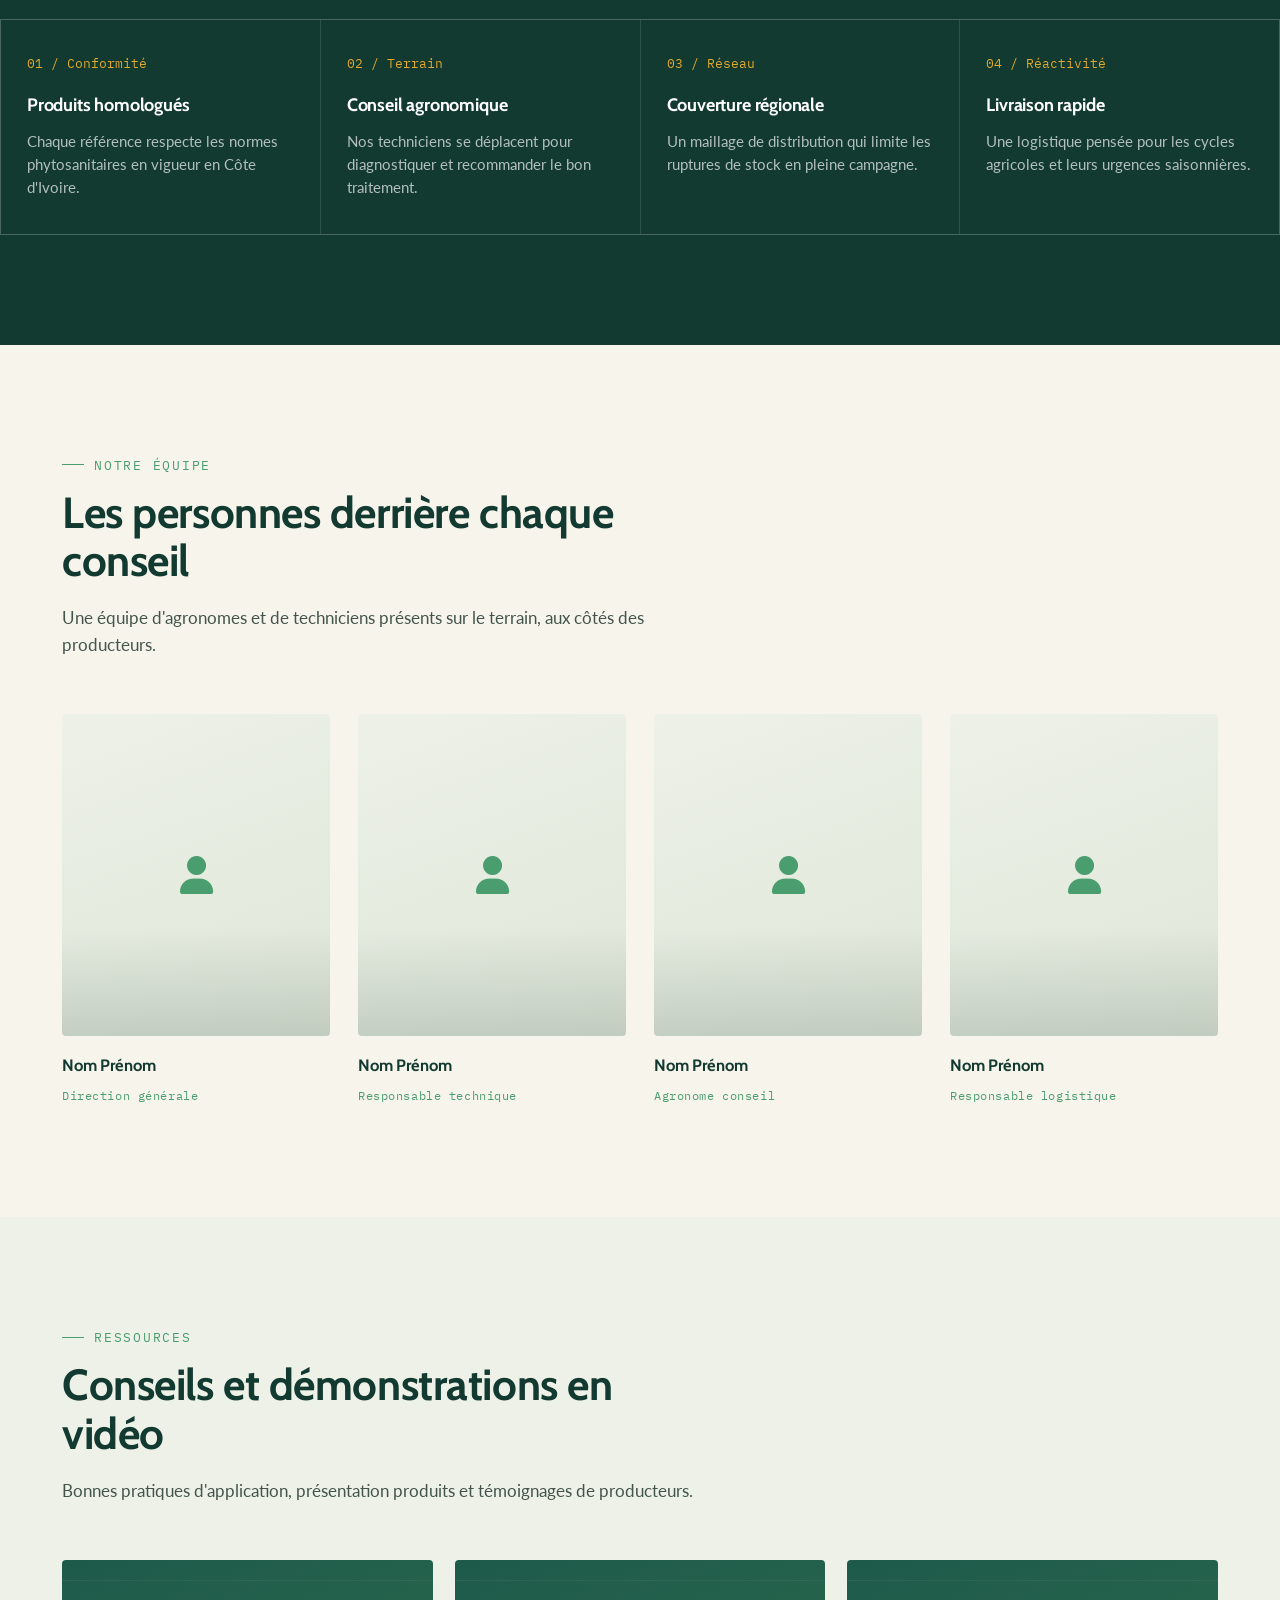
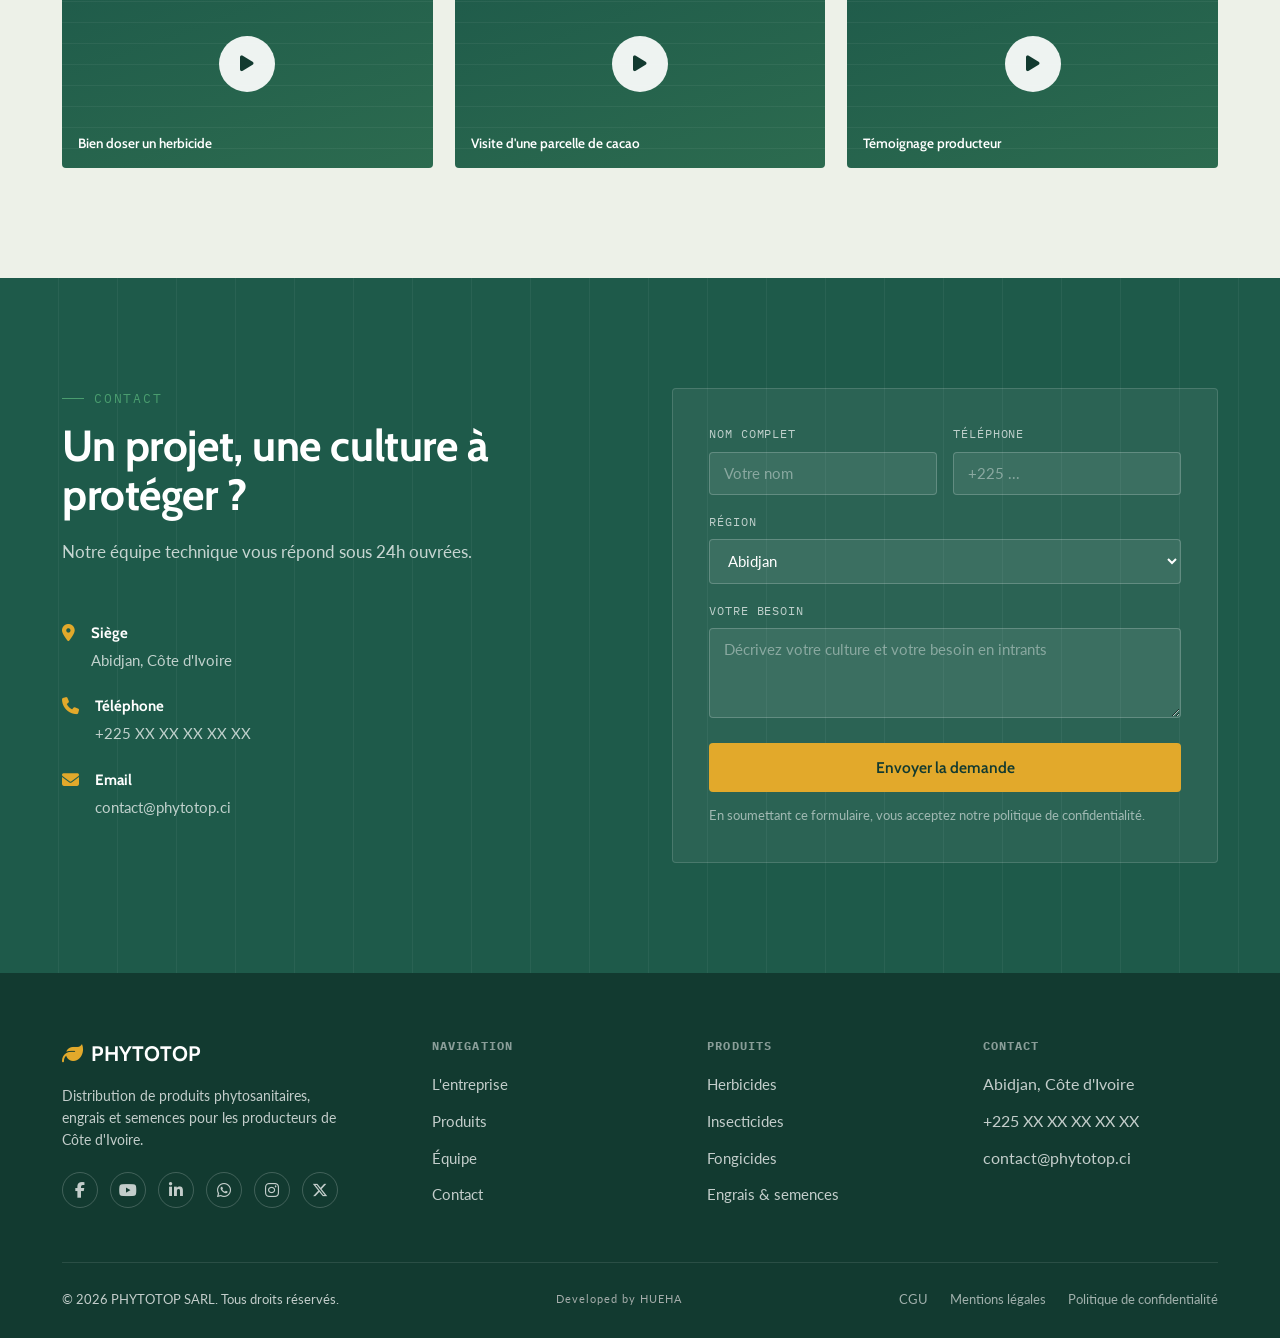
==== commit dfeb9c28: "11 juillet 2026" ====
--- a/index.html
+++ b/index.html
@@ -10,7 +10,7 @@
 <link rel="stylesheet" href="moder.css">
 <link rel="preconnect" href="https://fonts.gstatic.com" crossorigin>
 <link href="https://fonts.googleapis.com/css2?family=Cabin:ital,wght@0,400;0,500;0,600;0,700;1,500&family=Lato:wght@300;400;700;900&family=IBM+Plex+Mono:wght@400;500&display=swap" rel="stylesheet">
-<link rel="styleseet" href="https://cdnjs.cloudflare.com/ajax/libs/font-awesome/6.5.1/css/all.min.css">
+<link rel="stylesheet" href="https://cdnjs.cloudflare.com/ajax/libs/font-awesome/6.5.1/css/all.min.css">
 
 </head>
 <body>
@@ -100,42 +100,42 @@
     </div>
   </div>
   <div class="product-grid">
-    <div class="product-card">
+    <a href=""><div class="product-card">
       <div class="product-icon"><i class="fa-solid fa-spray-can-sparkles"></i></div>
       <h3>Herbicides</h3>
       <p>Contrôle sélectif et total des adventices pour préserver le rendement des parcelles.</p>
       <span class="product-tag">Pré et post-levée</span>
-    </div>
-    <div class="product-card">
+    </div></a>
+    <a href=""><div class="product-card">
       <div class="product-icon"><i class="fa-solid fa-bug-slash"></i></div>
       <h3>Insecticides</h3>
       <p>Solutions ciblées contre les ravageurs des cultures vivrières et de rente.</p>
       <span class="product-tag">Systémique / contact</span>
-    </div>
-    <div class="product-card">
+    </div></a>
+    <a href=""><div class="product-card">
       <div class="product-icon"><i class="fa-solid fa-virus-slash"></i></div>
       <h3>Fongicides</h3>
       <p>Prévention et traitement des maladies fongiques sur cacao, café, hévéa et cultures vivrières.</p>
       <span class="product-tag">Curatif / préventif</span>
-    </div>
-    <div class="product-card">
+    </div></a>
+    <a href=""><div class="product-card">
       <div class="product-icon"><i class="fa-solid fa-jar"></i></div>
       <h3>Engrais</h3>
       <p>Formules minérales et organo-minérales adaptées aux sols et cultures locales.</p>
       <span class="product-tag">NPK / foliaire</span>
-    </div>
-  <div class="product-card">
+    </div></a>
+  <a href=""><div class="product-card">
       <div class="product-icon"><i class="fa-solid fa-wheat-awn"></i></div>
       <h3>Semences</h3>
       <p>Variétés sélectionnées à haut rendement, adaptées aux conditions climatiques régionales.</p>
       <span class="product-tag">Certifiées</span>
-    </div>
-    <div class="product-card">
+    </div></a>
+    <a href=""><div class="product-card">
       <div class="product-icon"><i class="fa-solid fa-toolbox"></i></div>
       <h3>Matériel d'application</h3>
       <p>Pulvérisateurs et équipements de protection pour une application sûre et précise.</p>
       <span class="product-tag">EPI inclus</span>
-    </div>
+    </div></a>
   </div>
 </section>
 
--- a/moder.css
+++ b/moder.css
@@ -249,6 +249,7 @@
     width:100%; padding:12px 14px; background:rgba(255,255,255,0.08); border:1px solid rgba(255,255,255,0.2);
     border-radius:var(--radius); color:#fff; font-family:'Lato',sans-serif; font-size:14.5px;
   }
+  .field option{color: #e2a92b; background-color: var(--ink);}
   .field textarea{resize:vertical; min-height:90px;}
   .field input::placeholder, .field textarea::placeholder{color:rgba(255,255,255,0.4);}
   .field input:focus, .field select:focus, .field textarea:focus{outline:2px solid var(--harvest); outline-offset:1px;}
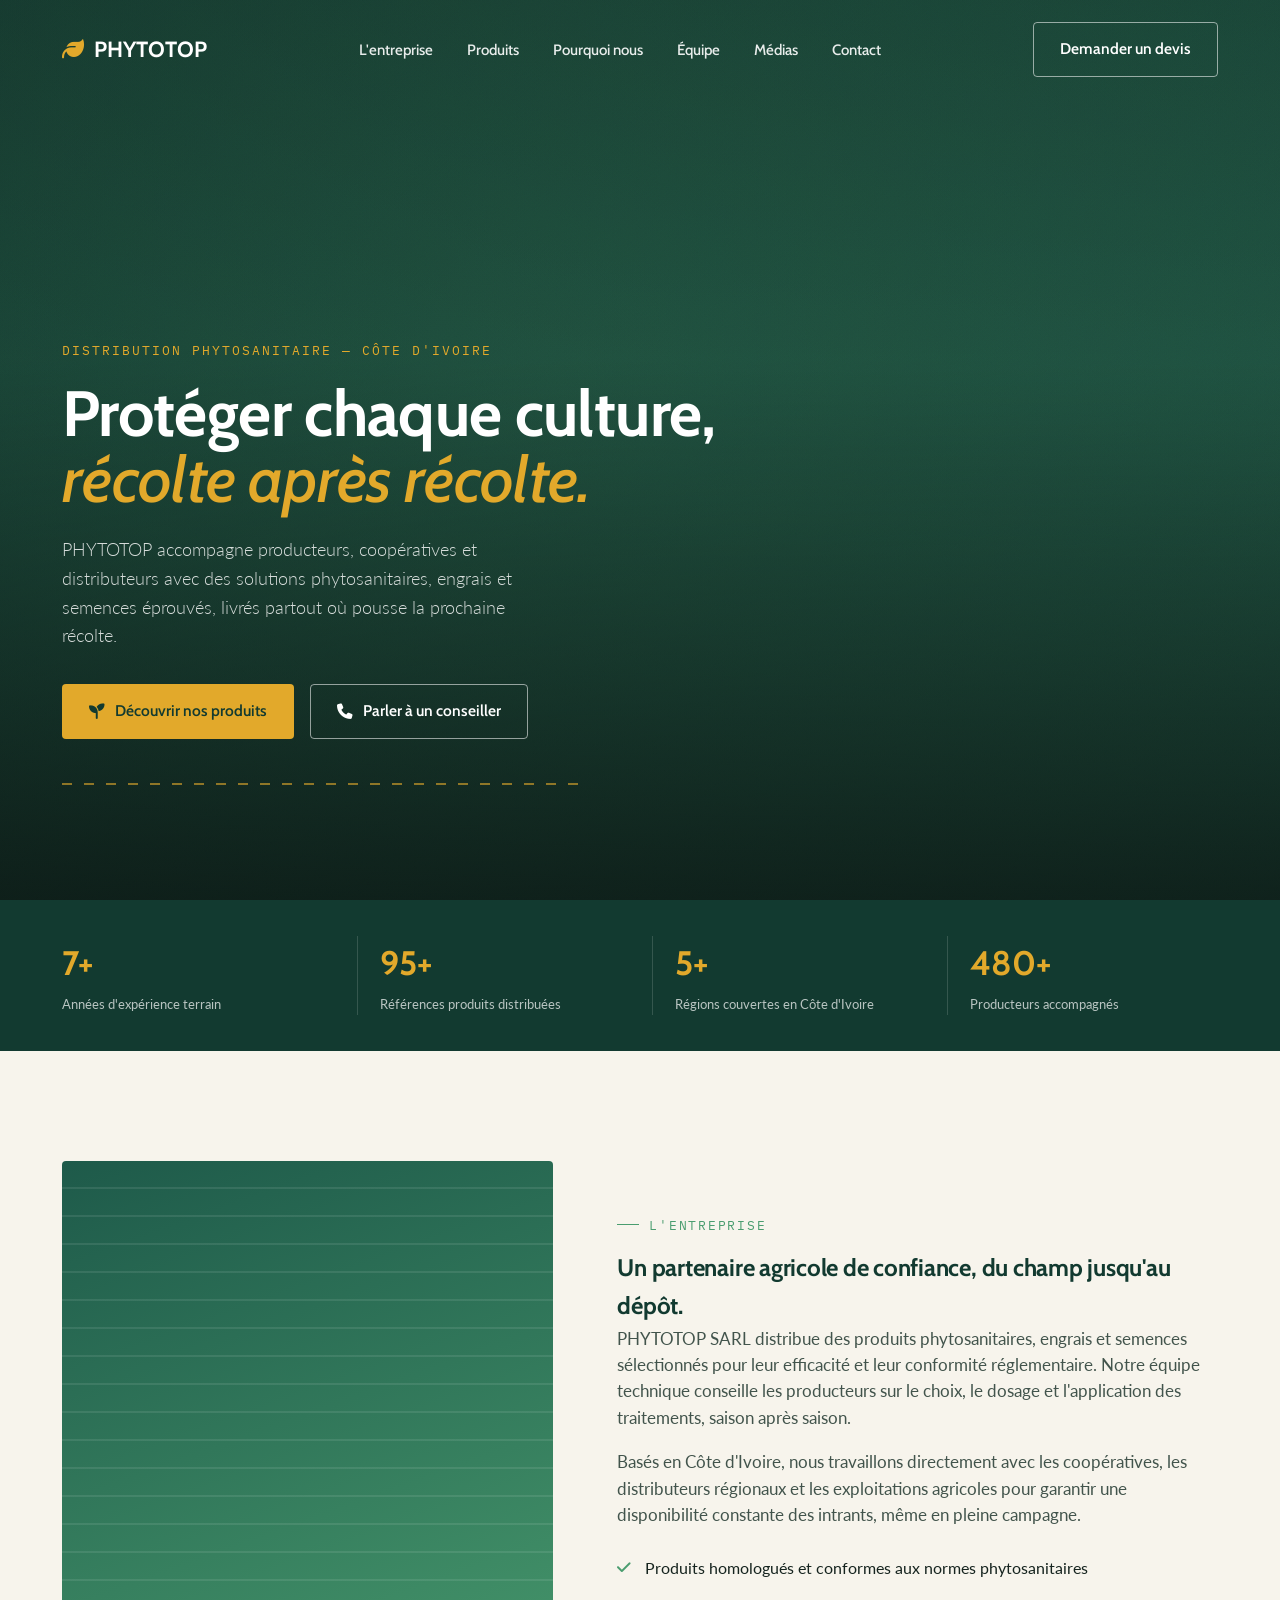
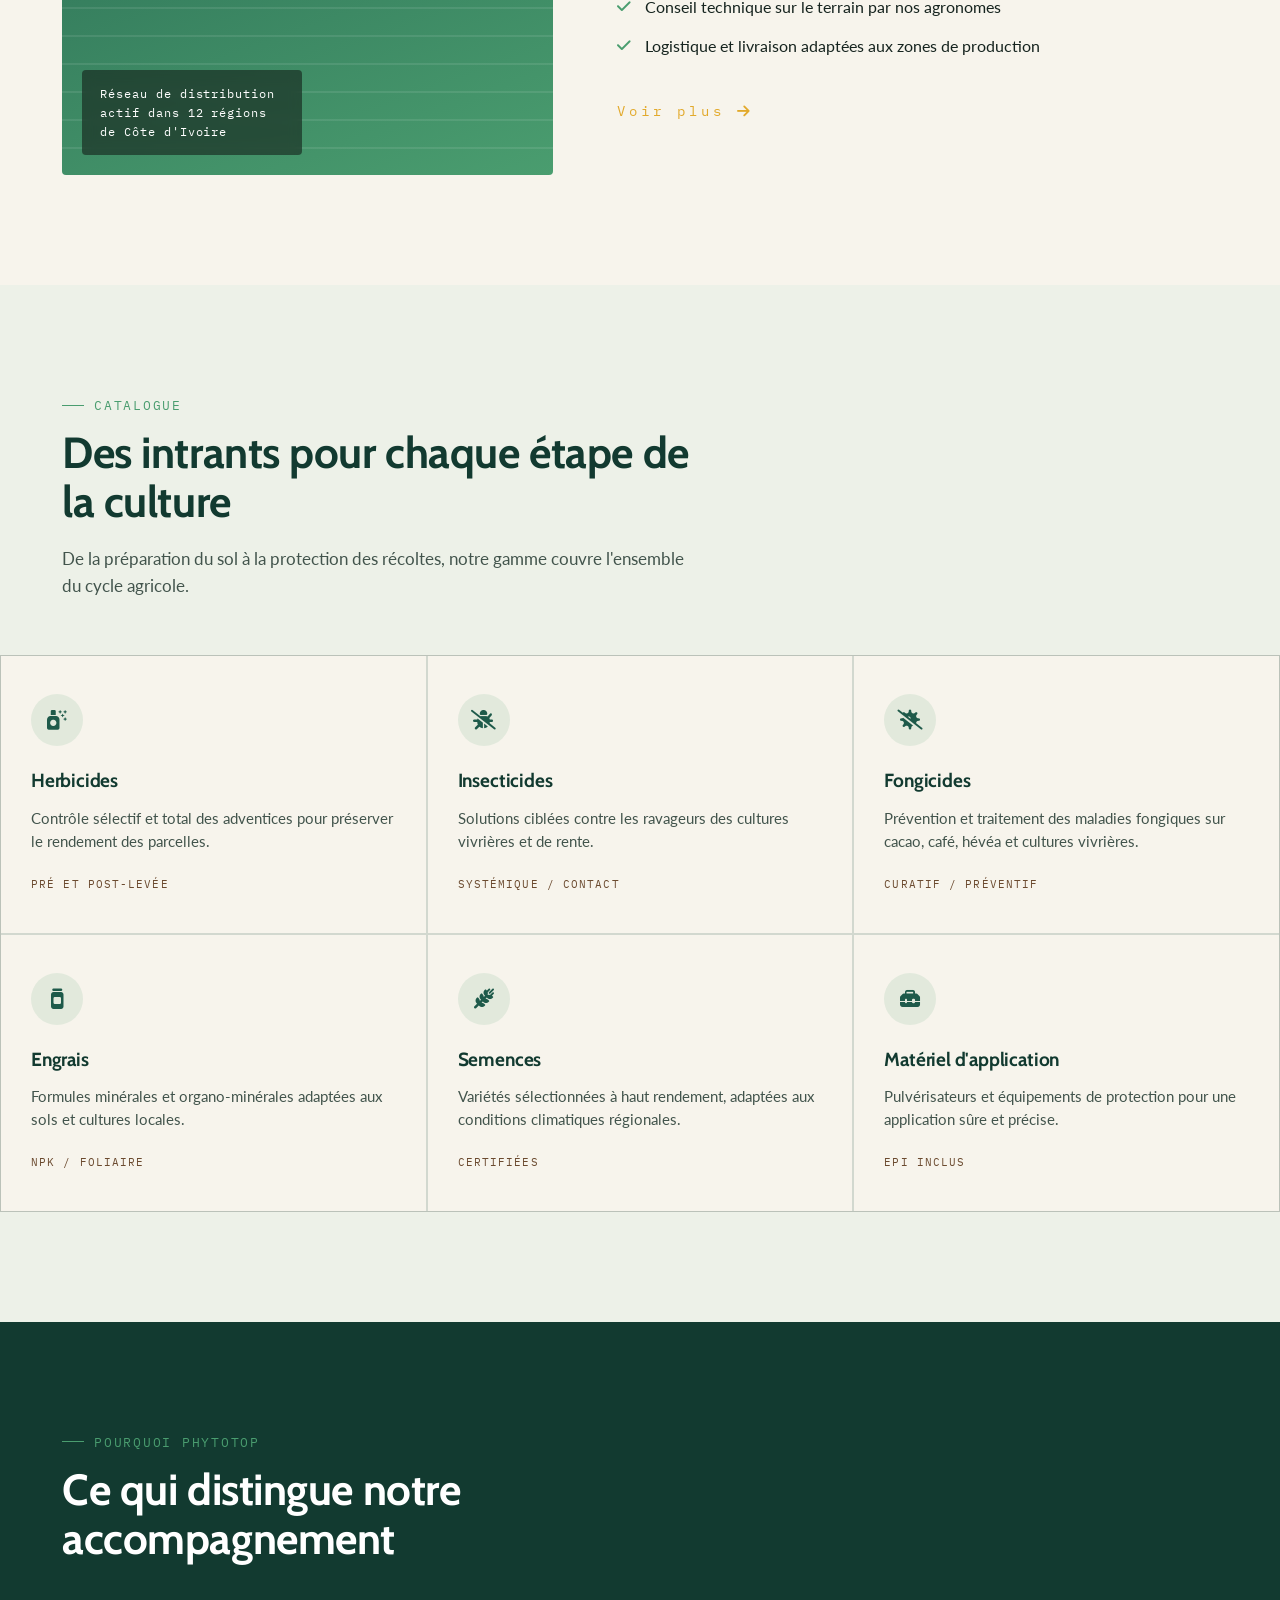
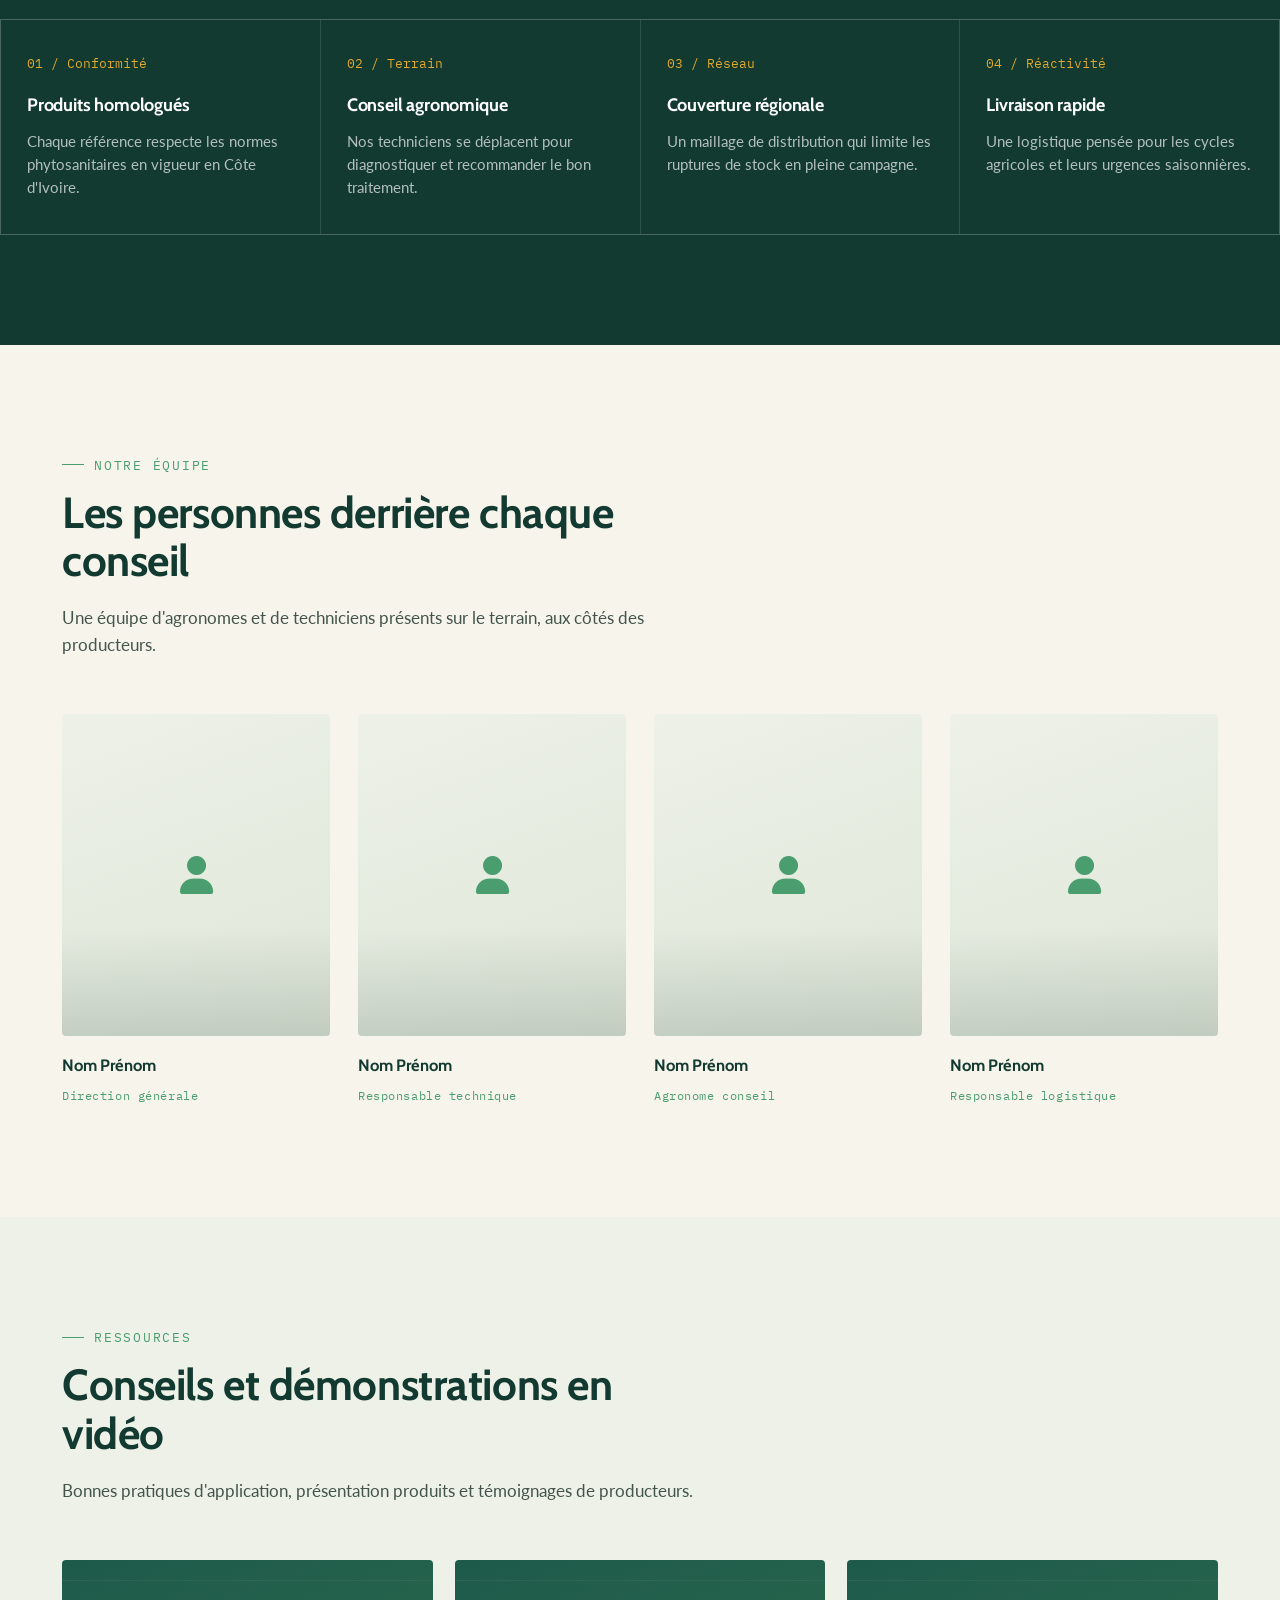
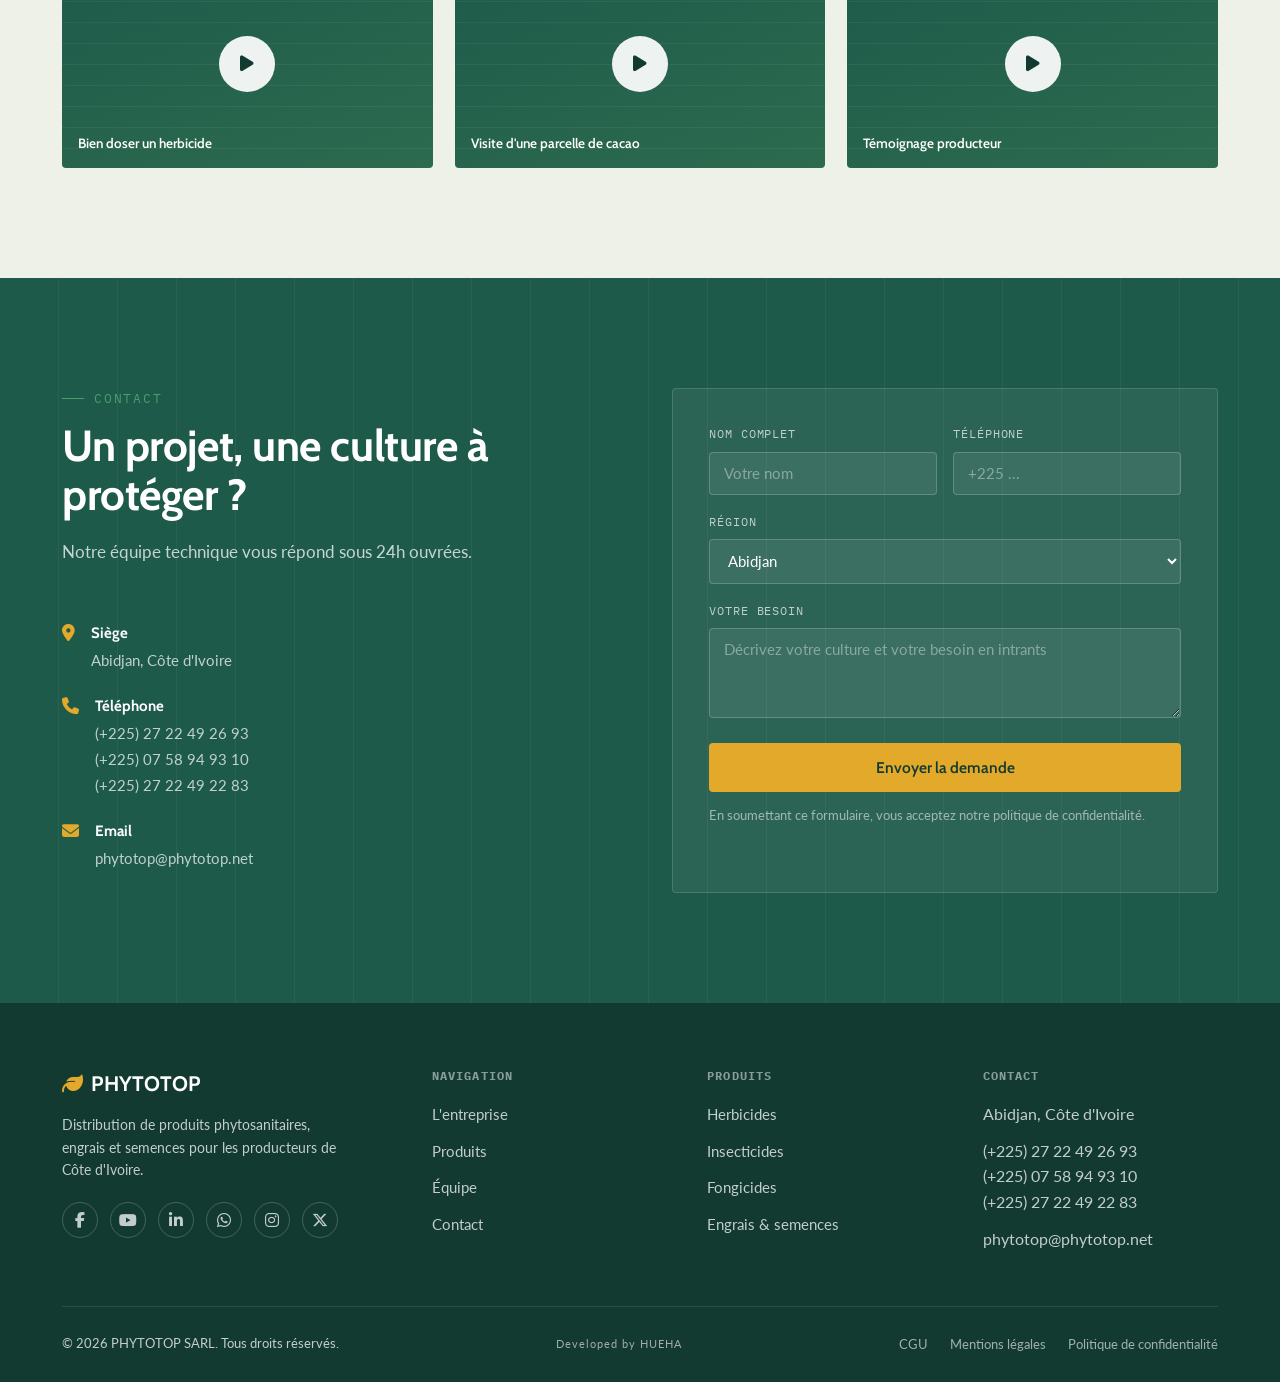
==== commit fef7c9b9: "12 juillet 2026" ====
--- a/index.html
+++ b/index.html
@@ -6,8 +6,8 @@
 <title>PHYTOTOP SARL — Protection et nutrition des cultures</title>
 <meta name="description" content="PHYTOTOP SARL distribue des produits phytosanitaires, engrais et semences de qualité aux producteurs de Côte d'Ivoire.">
 
+<link rel="stylesheet" href="moder.css">
 <link rel="preconnect" href="https://fonts.googleapis.com">
-<link rel="stylesheet" href="moder.css">
 <link rel="preconnect" href="https://fonts.gstatic.com" crossorigin>
 <link href="https://fonts.googleapis.com/css2?family=Cabin:ital,wght@0,400;0,500;0,600;0,700;1,500&family=Lato:wght@300;400;700;900&family=IBM+Plex+Mono:wght@400;500&display=swap" rel="stylesheet">
 <link rel="stylesheet" href="https://cdnjs.cloudflare.com/ajax/libs/font-awesome/6.5.1/css/all.min.css">
@@ -21,7 +21,7 @@
       <a href="#top" class="logo"><i class="fa-solid fa-leaf"></i> PHYTOTOP</a>
       <ul class="nav-links">
         <li><a href="#about">L'entreprise</a></li>
-        <li><a href="#products">Produits</a></li>
+        <li><a href="produits.html">Produits</a></li>
         <li><a href="#why">Pourquoi nous</a></li>
         <li><a href="#team">Équipe</a></li>
         <li><a href="#media">Médias</a></li>
@@ -243,11 +243,13 @@
       </div>
       <div class="contact-detail">
         <i class="fa-solid fa-phone"></i>
-        <div><strong>Téléphone</strong><span>+225 XX XX XX XX XX</span></div>
+        <div><strong>Téléphone</strong><span>(+225) 27 22 49 26 93 <br>
+                                                  (+225) 07 58 94 93 10 <br>
+                                                  (+225) 27 22 49 22 83</span></div>
       </div>
       <div class="contact-detail">
         <i class="fa-solid fa-envelope"></i>
-        <div><strong>Email</strong><span>contact@phytotop.ci</span></div>
+        <div><strong>Email</strong><span>phytotop@phytotop.net</span></div>
       </div>
     </div>
     <form id="contactForm">
@@ -289,12 +291,12 @@
         <div class="footer-logo"><i class="fa-solid fa-leaf"></i> PHYTOTOP</div>
         <p>Distribution de produits phytosanitaires, engrais et semences pour les producteurs de Côte d'Ivoire.</p>
         <div class="social-row">
-          <a href="#" aria-label="Facebook"><i class="fa-brands fa-facebook-f"></i></a>
-          <a href="#" aria-label="YouTube"><i class="fa-brands fa-youtube"></i></a>
-          <a href="#" aria-label="LinkedIn"><i class="fa-brands fa-linkedin-in"></i></a>
-          <a href="#" aria-label="WhatsApp"><i class="fa-brands fa-whatsapp"></i></a>
-          <a href="#" aria-label="Instagram"><i class="fa-brands fa-instagram"></i></a>
-          <a href="#" aria-label="X"><i class="fa-brands fa-x-twitter"></i></a>
+          <a href="https://www.facebook.com/phytotop.sarl" aria-label="Facebook"><i class="fa-brands fa-facebook-f"></i></a>
+          <a href="https://www.youtube.com/@phytotop578" aria-label="YouTube"><i class="fa-brands fa-youtube"></i></a>
+          <a href="https://www.linkedin.com/company/phytotop/?originalSubdomain=ci" aria-label="LinkedIn"><i class="fa-brands fa-linkedin-in"></i></a>
+          <a href="https://wa.me/+2250758949310" aria-label="WhatsApp"><i class="fa-brands fa-whatsapp"></i></a>
+          <a href="https://www.instagram.com/Phytotop/?fbclid=IwAR2Imf6x9Ihxkw7Psr3HnwNxqM4I-fXYCiPt5uWM1LKjxr7eu5iU16RdbT4" aria-label="Instagram"><i class="fa-brands fa-instagram"></i></a>
+          <a href="https://x.com/LeTopduPhyto" aria-label="X"><i class="fa-brands fa-x-twitter"></i></a>
         </div>
       </div>
       <div class="footer-col">
@@ -319,8 +321,10 @@
         <h5>Contact</h5>
         <ul>
           <li>Abidjan, Côte d'Ivoire</li>
-          <li>+225 XX XX XX XX XX</li>
-          <li>contact@phytotop.ci</li>
+          <li>(+225) 27 22 49 26 93 <br>
+              (+225) 07 58 94 93 10 <br>
+              (+225) 27 22 49 22 83</li>
+          <li>phytotop@phytotop.net</li>
         </ul>
       </div>
     </div>
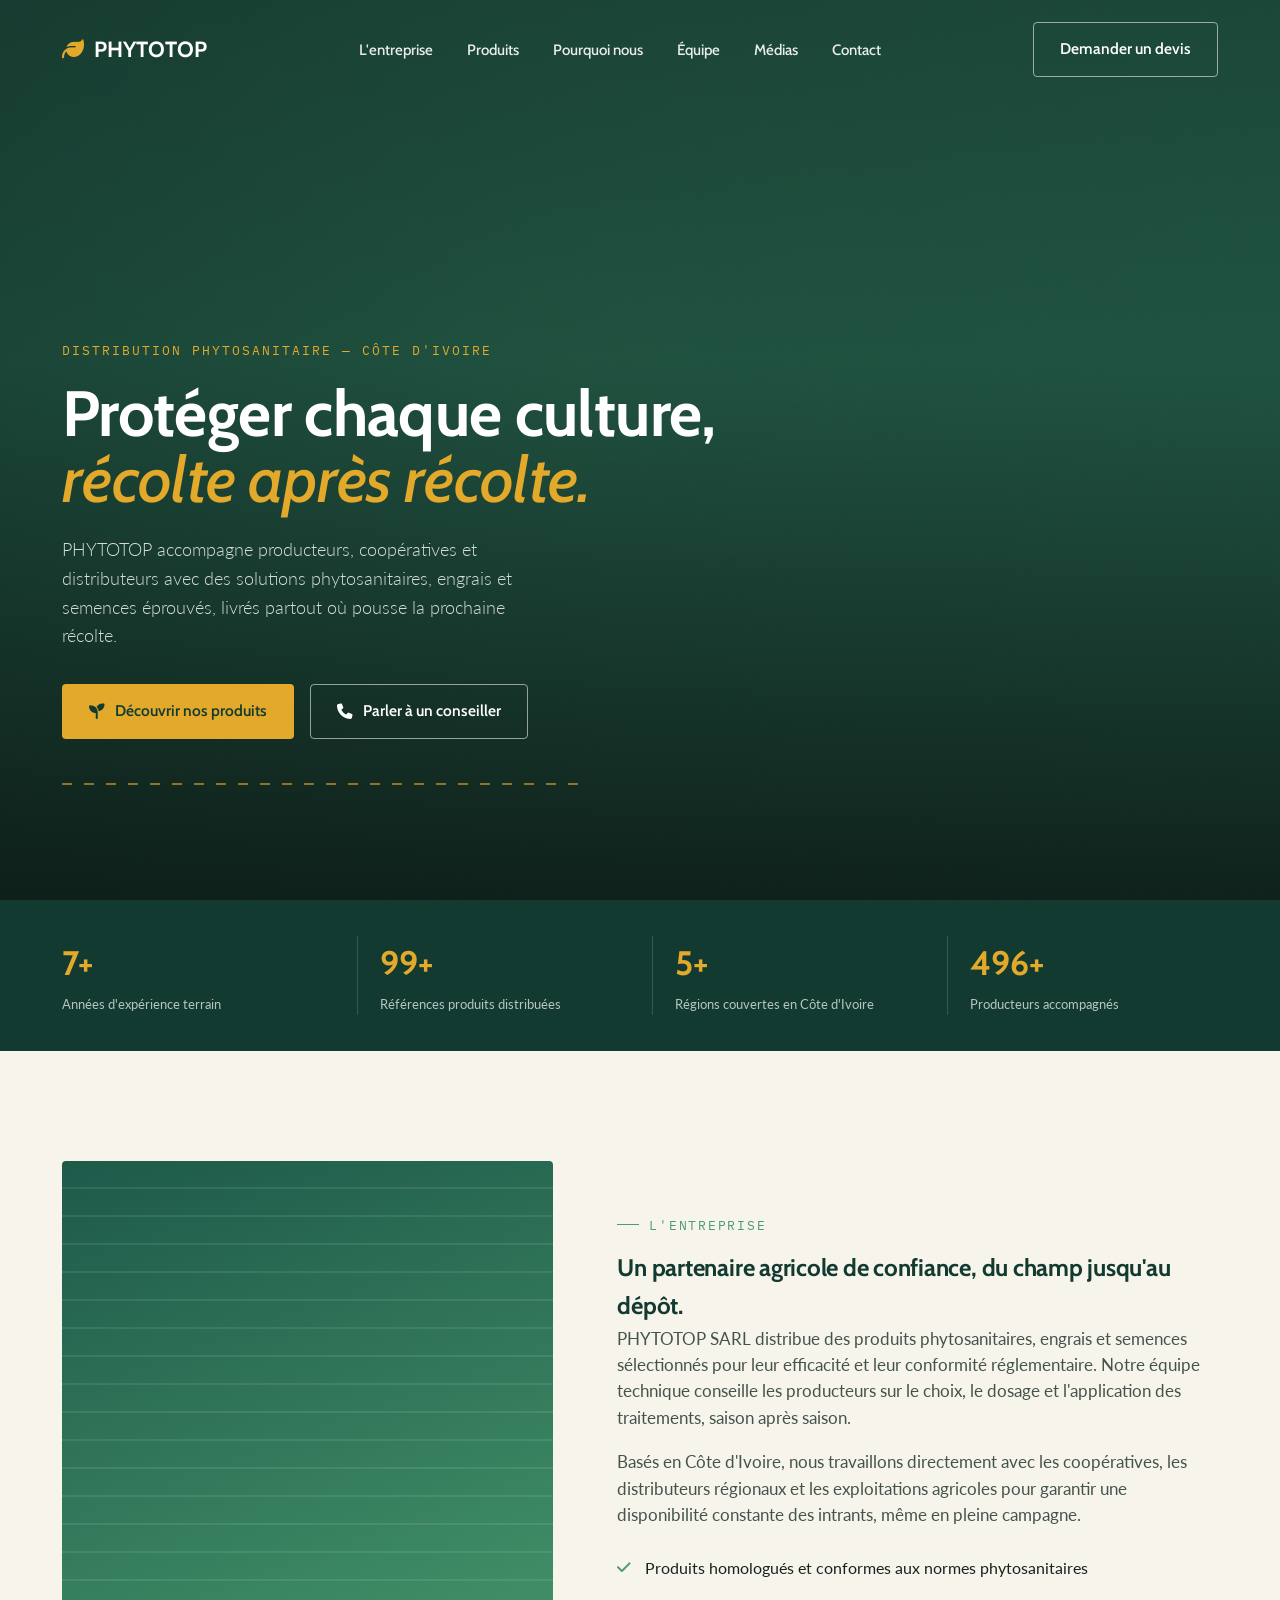
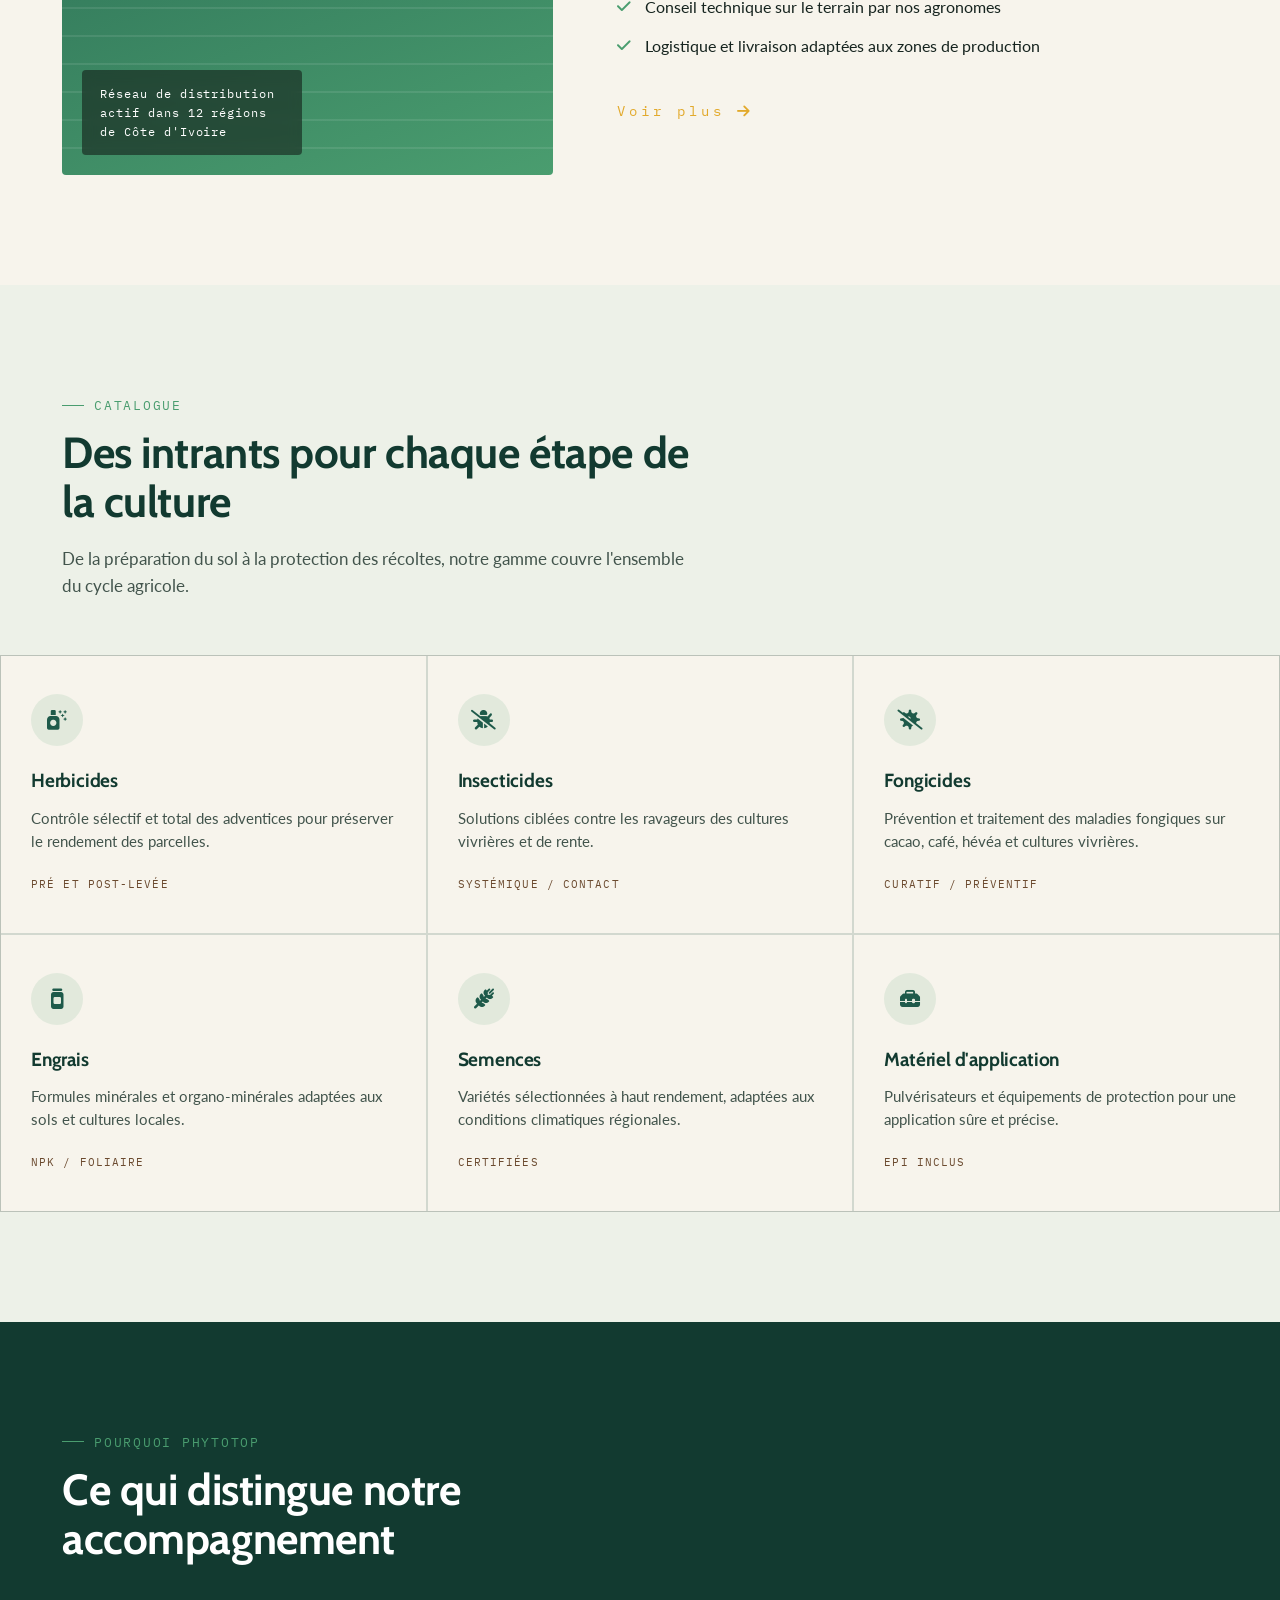
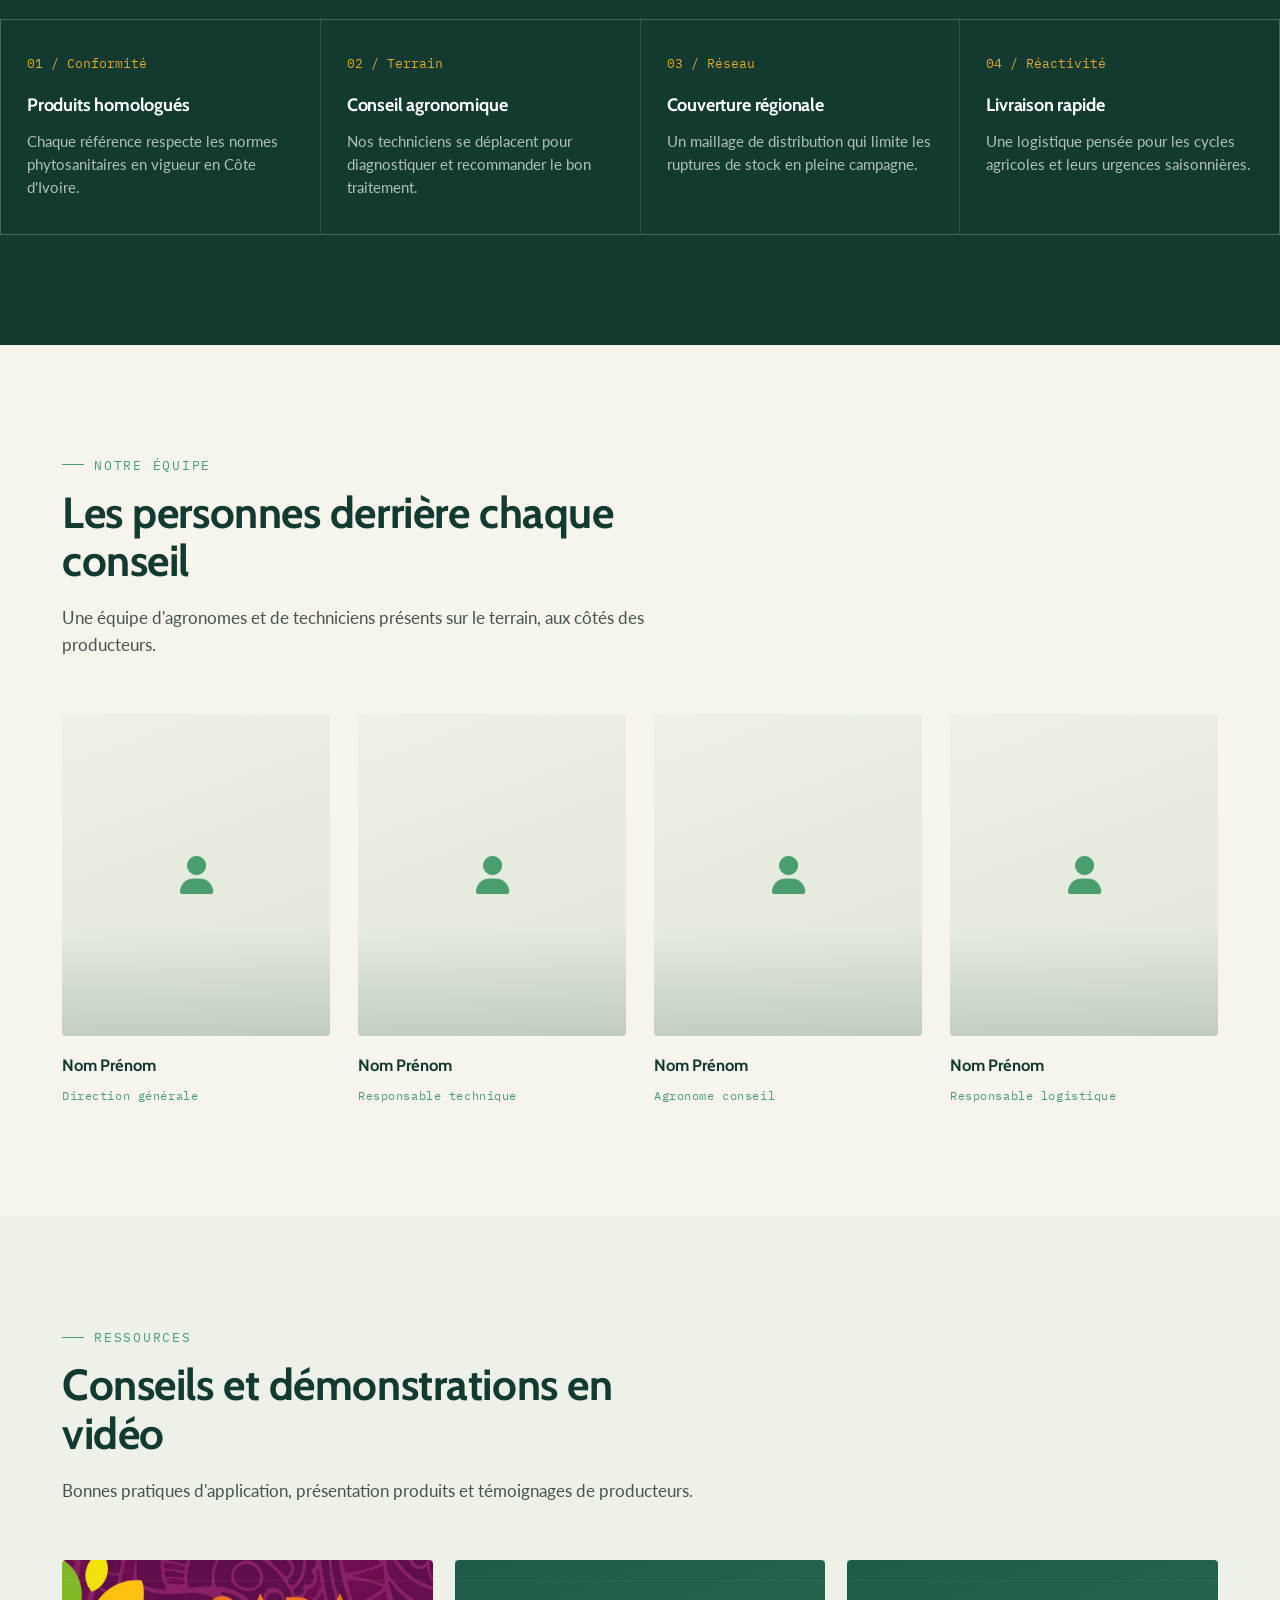
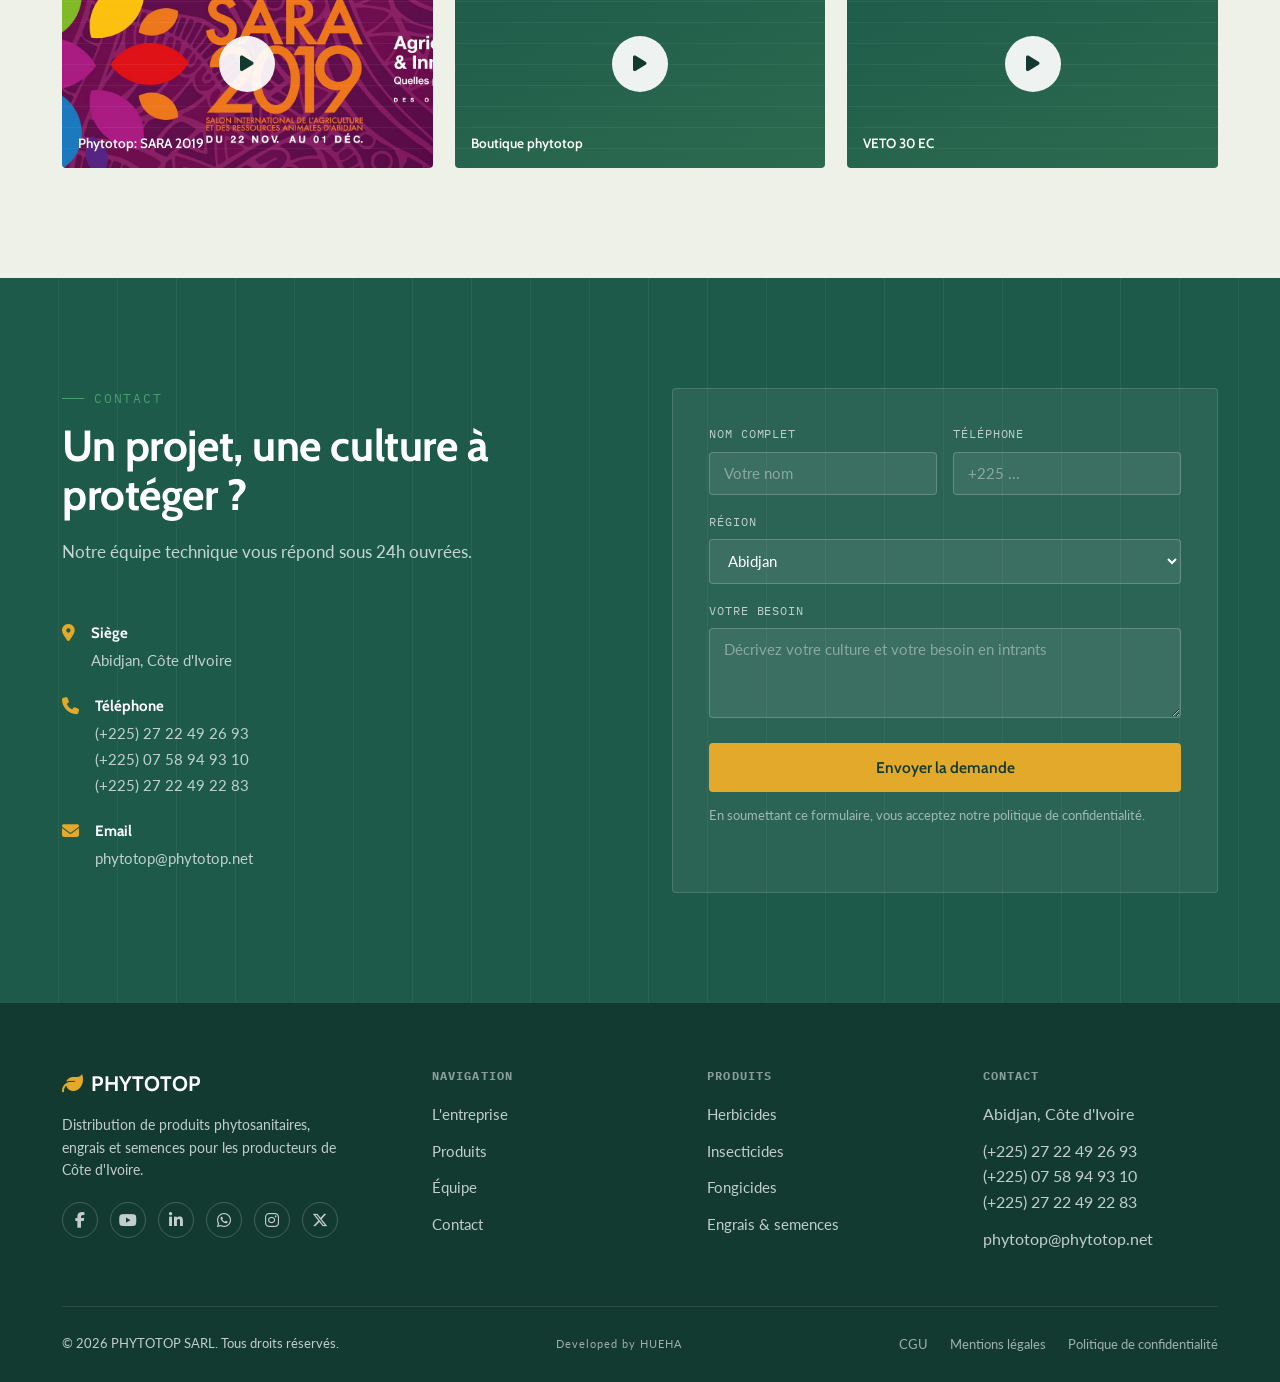
==== commit 01efdb37: "14 Juillet 2026" ====
--- a/index.html
+++ b/index.html
@@ -23,9 +23,9 @@
         <li><a href="#about">L'entreprise</a></li>
         <li><a href="produits.html">Produits</a></li>
         <li><a href="#why">Pourquoi nous</a></li>
-        <li><a href="#team">Équipe</a></li>
+        <li><a href="equip.html">Équipe</a></li>
         <li><a href="#media">Médias</a></li>
-        <li><a href="#contact">Contact</a></li>
+        <li><a href="contact.html">Contact</a></li>
       </ul>
       <div class="nav-cta">
         <a href="#contact" class="btn btn-solid">Demander un devis</a>
@@ -85,7 +85,7 @@
         <li><i class="fa-solid fa-check"></i> Logistique et livraison adaptées aux zones de production</li>
       </ul>
       <div class="see">
-      <a href="">Voir plus <i class="fa-solid fa-arrow-right"></i></a>
+      <a href="equip.html">Voir plus <i class="fa-solid fa-arrow-right"></i></a>
     </div>
     </div>
   </div>
@@ -100,37 +100,37 @@
     </div>
   </div>
   <div class="product-grid">
-    <a href=""><div class="product-card">
+    <a href="produits.html#herbicide"><div class="product-card">
       <div class="product-icon"><i class="fa-solid fa-spray-can-sparkles"></i></div>
       <h3>Herbicides</h3>
       <p>Contrôle sélectif et total des adventices pour préserver le rendement des parcelles.</p>
       <span class="product-tag">Pré et post-levée</span>
     </div></a>
-    <a href=""><div class="product-card">
+    <a href="produits.html#insecticide"><div class="product-card">
       <div class="product-icon"><i class="fa-solid fa-bug-slash"></i></div>
       <h3>Insecticides</h3>
       <p>Solutions ciblées contre les ravageurs des cultures vivrières et de rente.</p>
       <span class="product-tag">Systémique / contact</span>
     </div></a>
-    <a href=""><div class="product-card">
+    <a href="produits.html#fongicide"><div class="product-card">
       <div class="product-icon"><i class="fa-solid fa-virus-slash"></i></div>
       <h3>Fongicides</h3>
       <p>Prévention et traitement des maladies fongiques sur cacao, café, hévéa et cultures vivrières.</p>
       <span class="product-tag">Curatif / préventif</span>
     </div></a>
-    <a href=""><div class="product-card">
+    <a href="produits.html#engrais"><div class="product-card">
       <div class="product-icon"><i class="fa-solid fa-jar"></i></div>
       <h3>Engrais</h3>
       <p>Formules minérales et organo-minérales adaptées aux sols et cultures locales.</p>
       <span class="product-tag">NPK / foliaire</span>
     </div></a>
-  <a href=""><div class="product-card">
+  <a href="produits.html"><div class="product-card">
       <div class="product-icon"><i class="fa-solid fa-wheat-awn"></i></div>
       <h3>Semences</h3>
       <p>Variétés sélectionnées à haut rendement, adaptées aux conditions climatiques régionales.</p>
       <span class="product-tag">Certifiées</span>
     </div></a>
-    <a href=""><div class="product-card">
+    <a href="produits.html#appareil"><div class="product-card">
       <div class="product-icon"><i class="fa-solid fa-toolbox"></i></div>
       <h3>Matériel d'application</h3>
       <p>Pulvérisateurs et équipements de protection pour une application sûre et précise.</p>
@@ -210,20 +210,20 @@
       <p>Bonnes pratiques d'application, présentation produits et témoignages de producteurs.</p>
     </div>
     <div class="media-grid">
-      <a class="media-card" href="#" target="_blank" rel="noopener">
+      <a class="media-card" href="https://youtu.be/tM0LUxAJr-8?si=5iReI8xp3TrEBpeo" target="_blank" rel="noopener" style="background: url('img/SARA-2019.jpg'); background-position: center; background-size: cover;" >
         <div class="rows"></div>
         <div class="play"><i class="fa-solid fa-play"></i></div>
-        <div class="caption">Bien doser un herbicide</div>
+        <div class="caption">Phytotop: SARA 2019</div>
       </a>
-      <a class="media-card" href="#" target="_blank" rel="noopener">
+      <a class="media-card" href="https://youtu.be/AW7MtOdqw8U?si=6SmCu_30jIWqs_yg" target="_blank" rel="noopener">
         <div class="rows"></div>
         <div class="play"><i class="fa-solid fa-play"></i></div>
-        <div class="caption">Visite d'une parcelle de cacao</div>
+        <div class="caption">Boutique phytotop</div>
       </a>
-      <a class="media-card" href="#" target="_blank" rel="noopener">
+      <a class="media-card" href="https://youtu.be/Z4XVlOIc8Xc?si=avkd6l_o8UZK7glf" target="_blank" rel="noopener">
         <div class="rows"></div>
         <div class="play"><i class="fa-solid fa-play"></i></div>
-        <div class="caption">Témoignage producteur</div>
+        <div class="caption">VETO 30 EC</div>
       </a>
     </div>
   </div>
@@ -305,7 +305,7 @@
           <li><a href="#about">L'entreprise</a></li>
           <li><a href="#products">Produits</a></li>
           <li><a href="#team">Équipe</a></li>
-          <li><a href="#contact">Contact</a></li>
+          <li><a href="contact.html">Contact</a></li>
         </ul>
       </div>
       <div class="footer-col">
